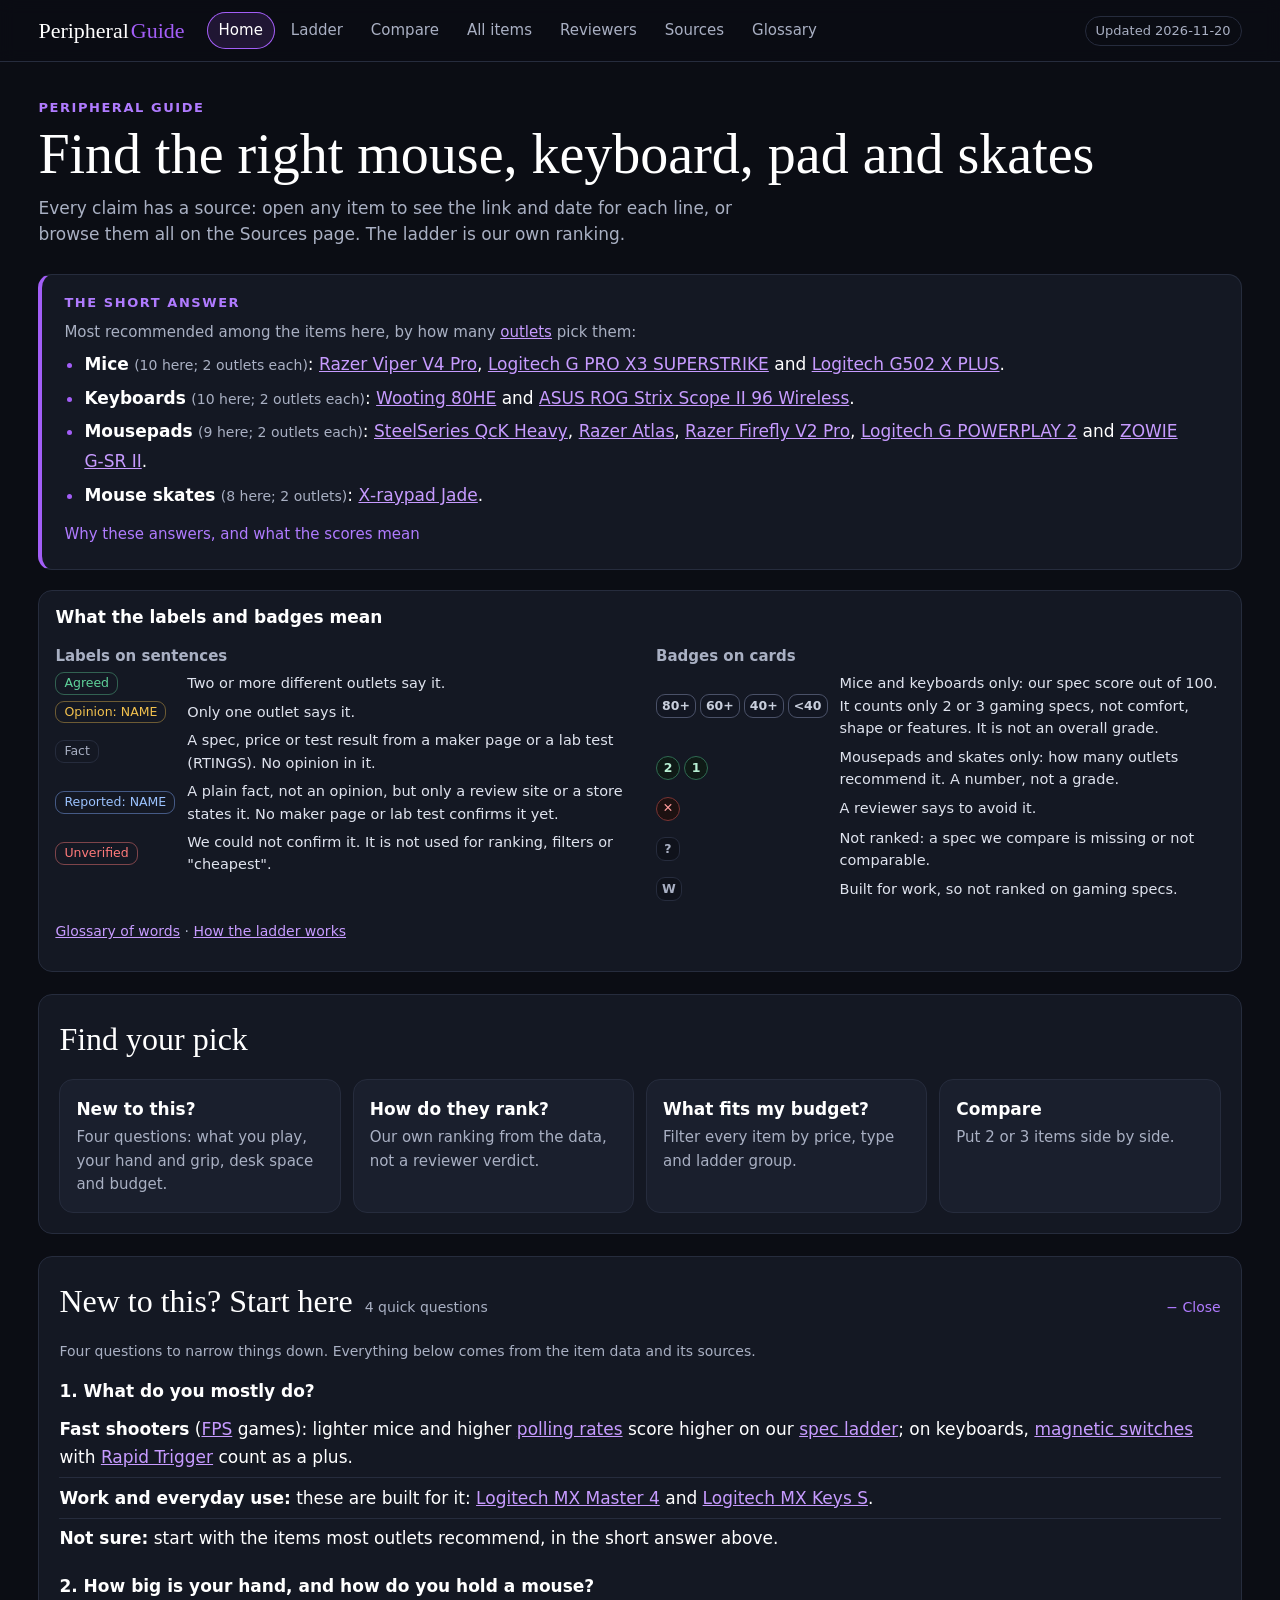
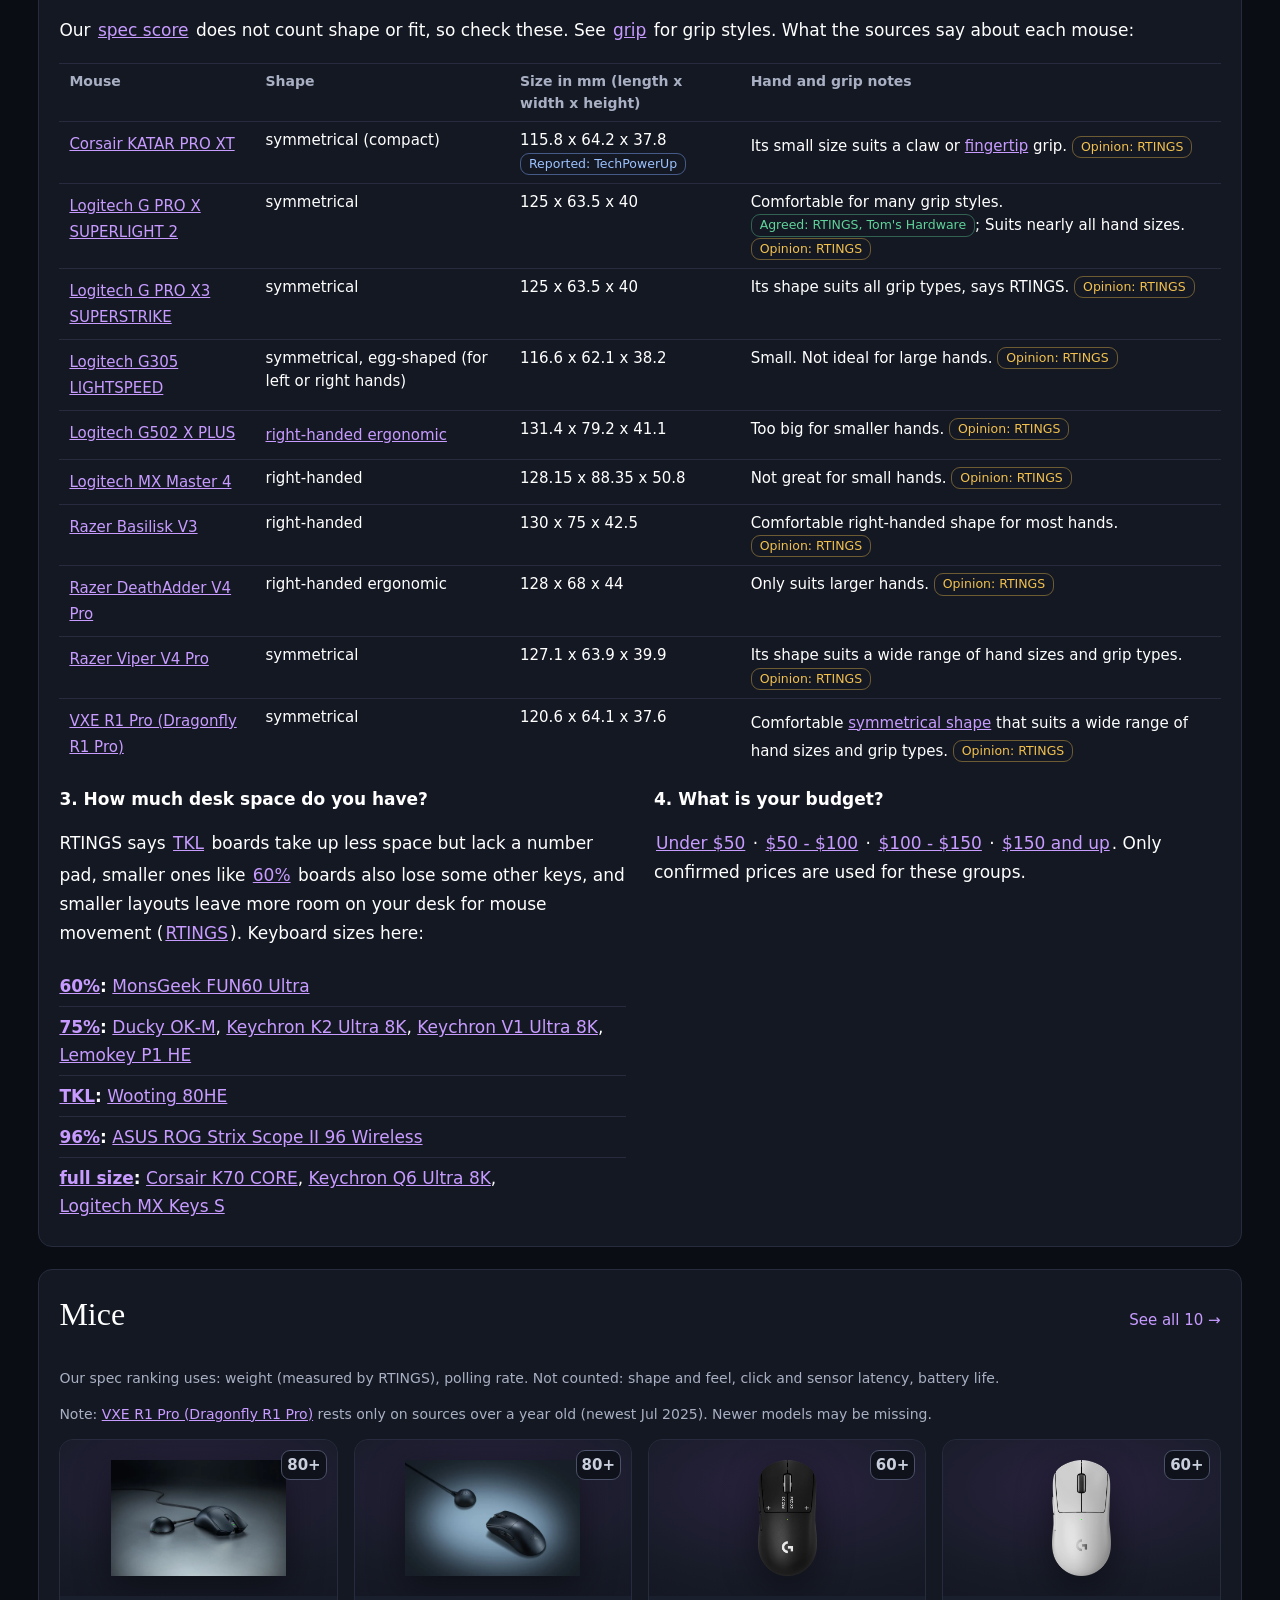
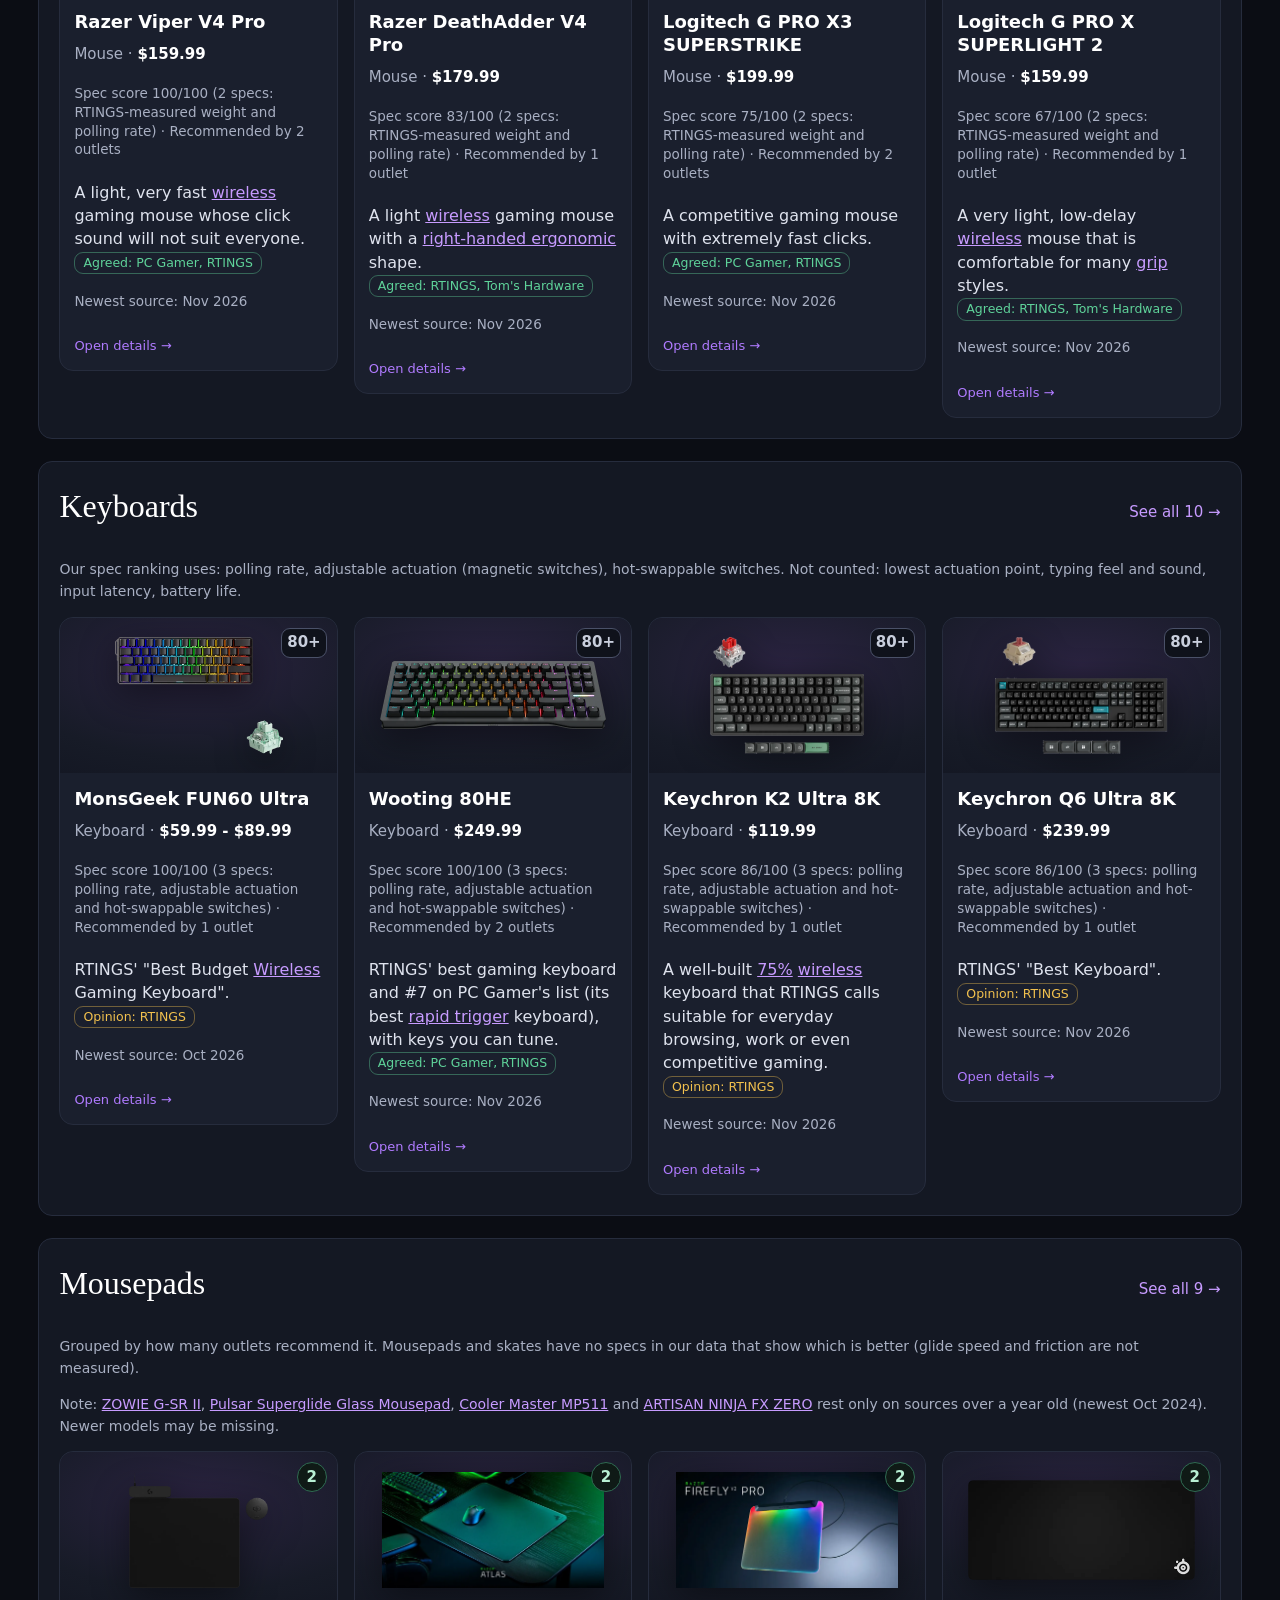
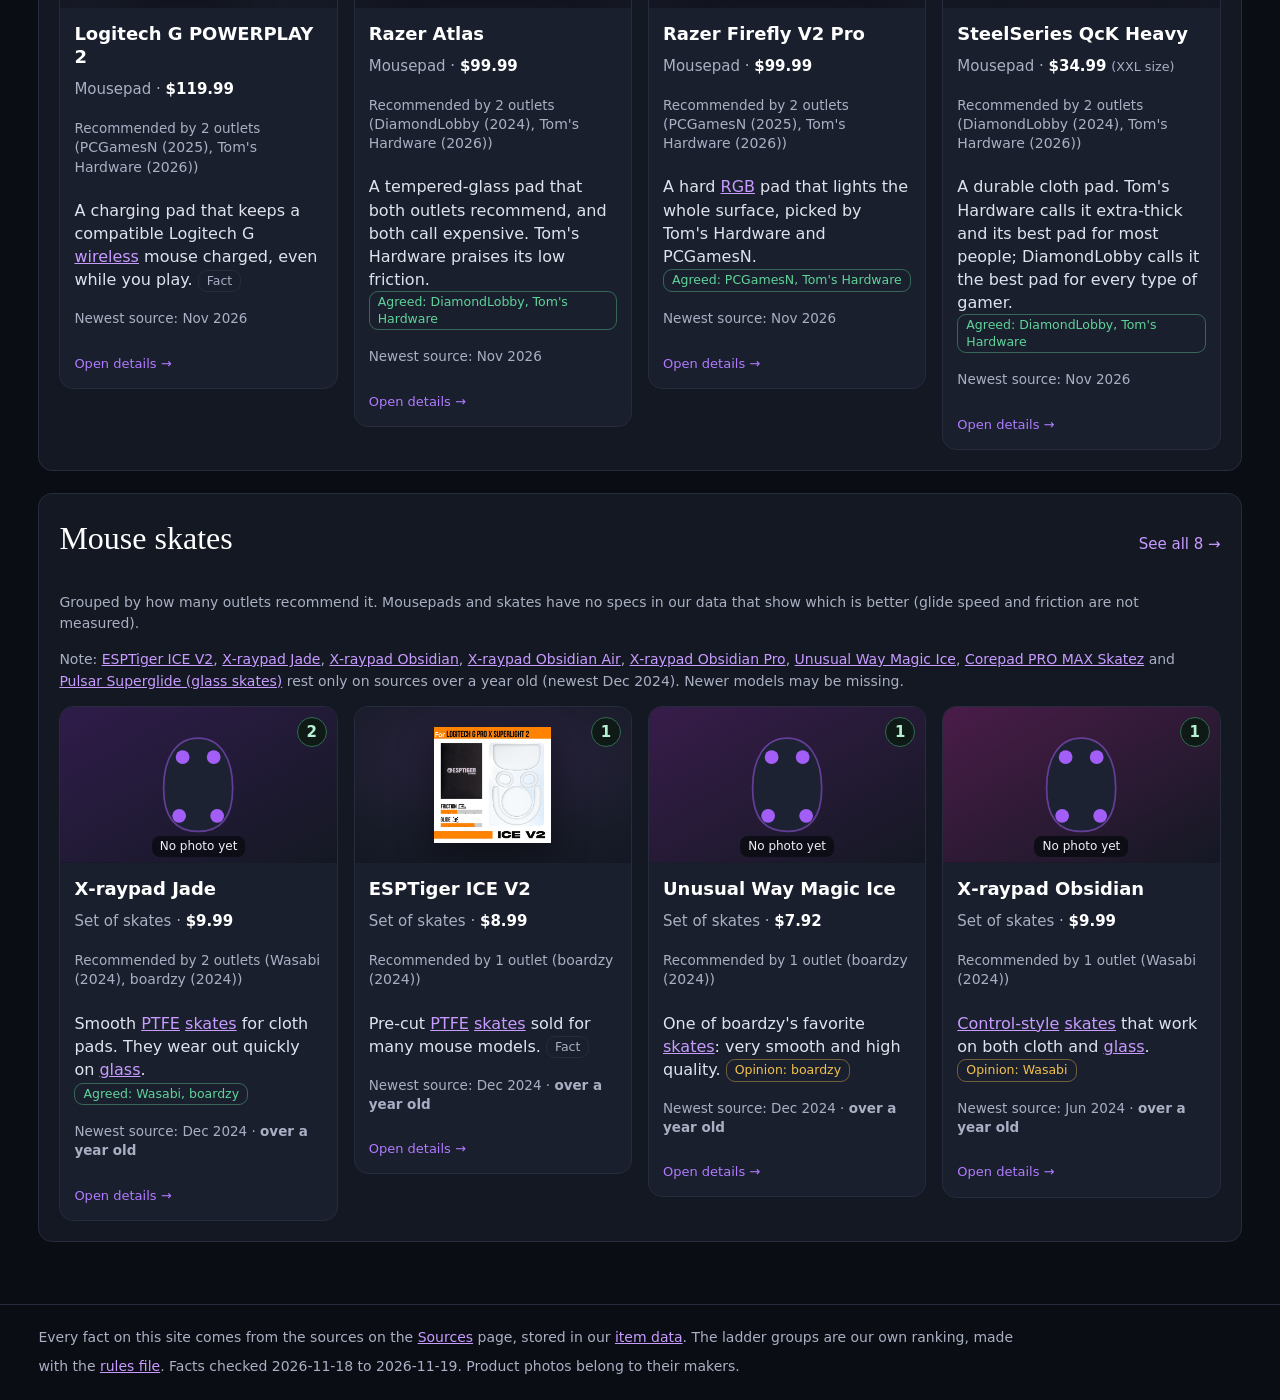
==== index.html @ bcad7856 "Add files via upload" ====
<!doctype html>
<html lang="en"><head><meta charset="utf-8"><meta name="viewport" content="width=device-width,initial-scale=1">
<title>Find the right mouse, keyboard, pad and skates · Peripheral Guide</title><meta name="description" content="Every claim has a source: open any item to see the link and date for each line, or browse them all on the Sources page. The ladder is our own ranking.">
<link rel="stylesheet" href="assets/style.css"></head>
<body data-page="home">
<header class="top"><div class="top-in"><a class="brand" href="index.html">Peripheral<span>Guide</span></a>
<button class="menu-btn" type="button" aria-expanded="false" aria-controls="mainnav">Menu</button><nav id="mainnav" aria-label="Main"><a href="index.html" aria-current="page">Home</a><a href="ladder.html">Ladder</a><a href="compare.html">Compare</a><a href="items.html">All items</a><a href="reviewers.html">Reviewers</a><a href="sources.html">Sources</a><a href="glossary.html">Glossary</a></nav><span class="updated">Updated 2026-11-20</span></div></header>
<main>
<div class="hero"><p class="label">Peripheral guide</p><h1>Find the right mouse, keyboard, pad and skates</h1><p class="help">Every claim has a source: open any item to see the link and date for each line, or browse them all on the Sources page. The ladder is our own ranking.</p></div>
<section class="answer" aria-label="Short answer"><h2>The short answer</h2><p class="lead">Most recommended among the items here, by how many <a class="gl" href="glossary.html#outlet" title="Our word for one review site or reviewer, like RTINGS, PC Gamer or boardzy. When an outlet puts an item on its best-of list or in its top group, we say it &quot;recommends&quot; the item. Each outlet counts once, even if it recommends an item in two lists.">outlets</a> pick them:</p><ul><li><b>Mice</b> <span class="small">(10 here; 2 outlets each)</span>: <a href="#" data-open="razer-viper-v4-pro">Razer Viper V4 Pro</a>, <a href="#" data-open="logitech-g-pro-x3-superstrike">Logitech G PRO X3 SUPERSTRIKE</a> and <a href="#" data-open="logitech-g502-x-plus">Logitech G502 X PLUS</a>.</li><li><b>Keyboards</b> <span class="small">(10 here; 2 outlets each)</span>: <a href="#" data-open="wooting-80he">Wooting 80HE</a> and <a href="#" data-open="asus-rog-strix-scope-ii-96-wireless">ASUS ROG Strix Scope II 96 Wireless</a>.</li><li><b>Mousepads</b> <span class="small">(9 here; 2 outlets each)</span>: <a href="#" data-open="steelseries-qck-heavy">SteelSeries QcK Heavy</a>, <a href="#" data-open="razer-atlas">Razer Atlas</a>, <a href="#" data-open="razer-firefly-v2-pro">Razer Firefly V2 Pro</a>, <a href="#" data-open="logitech-powerplay-2">Logitech G POWERPLAY 2</a> and <a href="#" data-open="zowie-g-sr-ii">ZOWIE G‑SR II</a>.</li><li><b>Mouse skates</b> <span class="small">(8 here; 2 outlets)</span>: <a href="#" data-open="xraypad-jade">X‑raypad Jade</a>.</li></ul><details class="more-d"><summary>Why these answers, and what the scores mean</summary><ul><li>Keyboards: top <a class="gl" href="glossary.html#spec-score" title="Our number from 0 to 100 for mice and keyboards. For each spec we compare, we work out the share of the other ranked items it matches or beats, then average those shares. It only counts the specs listed on the Ladder page.">spec score</a>: <a href="#" data-open="wooting-80he">Wooting 80HE</a> and <a href="#" data-open="monsgeek-fun60-ultra">MonsGeek FUN60 Ultra</a>. The spec score counts only <a class="gl" href="glossary.html#polling-rate" title="How often a mouse or keyboard sends its input to the PC each second. 8000 Hz (8K) means once every 0.125 milliseconds.">polling rate</a>, adjustable <a class="gl" href="glossary.html#actuation-point" title="How far down you must press a key before it registers.">actuation</a> and <a class="gl" href="glossary.html#hot-swappable" title="You can pull out and change the key switches without soldering.">hot-swappable</a> switches.</li><li>Mice: top spec score: <a href="#" data-open="razer-viper-v4-pro">Razer Viper V4 Pro</a>. The spec score counts only RTINGS-measured weight and polling rate.</li><li><a href="#" data-open="logitech-g502-x-plus">Logitech G502 X PLUS</a> is recommended but has a low spec score. That is not a contradiction: a recommendation is a reviewer's overall view, while our spec score only compares a few gaming specs.</li><li>Spec scores are ours and count only 2 or 3 specs. A score of 100 means it matches or beats every other ranked item on those specs, not that it is perfect. Counting higher polling as better is our choice. For mice, Tom's Hardware says 1,000 Hz suits most gamers; for keyboards, Tom's Guide and RTINGS say many people will not need or notice more (see <a href="ladder.html#how">How the ladder works</a>).</li><li>These are 37 items we chose, not every product. <a href="sources.html#chosen">How we chose them</a>.</li></ul></details></section>
<details class="keys"><summary>What the labels and badges mean</summary><div class="keys-in"><div><h3>Labels on sentences</h3><dl><dt><span class="chip agreed">Agreed</span></dt><dd>Two or more different outlets say it.</dd><dt><span class="chip opinion">Opinion: NAME</span></dt><dd>Only one outlet says it.</dd><dt><span class="chip fact">Fact</span></dt><dd>A spec, price or test result from a maker page or a lab test (RTINGS). No opinion in it.</dd><dt><span class="chip reported">Reported: NAME</span></dt><dd>A plain fact, not an opinion, but only a review site or a store states it. No maker page or lab test confirms it yet.</dd><dt><span class="chip unverified">Unverified</span></dt><dd>We could not confirm it. It is not used for ranking, filters or "cheapest".</dd></dl></div><div><h3>Badges on cards</h3><dl><dt><span class="tier t-S" role="img" aria-label="Spec score group 80 to 100">80+</span><span class="tier t-A" role="img" aria-label="Spec score group 60 to 79">60+</span><span class="tier t-B" role="img" aria-label="Spec score group 40 to 59">40+</span><span class="tier t-C" role="img" aria-label="Spec score group under 40">&lt;40</span></dt><dd>Mice and keyboards only: our spec score out of 100. It counts only 2 or 3 gaming specs, not comfort, shape or features. It is not an overall grade.</dd><dt><span class="tier t-SRC" role="img" aria-label="Recommended by 2 outlets">2</span><span class="tier t-SRC" role="img" aria-label="Recommended by 1 outlet">1</span></dt><dd>Mousepads and skates only: how many outlets recommend it. A number, not a grade.</dd><dt><span class="tier t-X" role="img" aria-label="Avoid: a reviewer says to avoid it">✕</span></dt><dd>A reviewer says to avoid it.</dd><dt><span class="tier t-NA" role="img" aria-label="Not ranked">?</span></dt><dd>Not ranked: a spec we compare is missing or not comparable.</dd><dt><span class="tier t-NA" role="img" aria-label="Built for work, not ranked">W</span></dt><dd>Built for work, so not ranked on gaming specs.</dd></dl></div></div><p class="small"><a href="glossary.html">Glossary of words</a> · <a href="ladder.html">How the ladder works</a></p></details>
<section class="block"><h2>Find your pick</h2><div class="quick"><a class="qbtn" href="#start"><b>New to this?</b><span>Four questions: what you play, your hand and grip, desk space and budget.</span></a><a class="qbtn" href="ladder.html"><b>How do they rank?</b><span>Our own ranking from the data, not a reviewer verdict.</span></a><a class="qbtn" href="items.html"><b>What fits my budget?</b><span>Filter every item by price, type and ladder group.</span></a><a class="qbtn" href="compare.html"><b>Compare</b><span>Put 2 or 3 items side by side.</span></a></div></section><section class="block" id="start"><details class="guide-d"><summary><h2>New to this? Start here</h2><span class="small">4 quick questions</span></summary><p class="small">Four questions to narrow things down. Everything below comes from the item data and its sources.</p><div class="guide"><div class="gq"><h3>1. What do you mostly do?</h3><ul class="plain"><li><b>Fast shooters</b> (<a class="gl" href="glossary.html#fps">FPS</a> games): lighter mice and higher <a class="gl" href="glossary.html#polling-rate">polling rates</a> score higher on our <a href="ladder.html">spec ladder</a>; on keyboards, <a class="gl" href="glossary.html#magnetic-switches">magnetic switches</a> with <a class="gl" href="glossary.html#rapid-trigger">Rapid Trigger</a> count as a plus.</li><li><b>Work and everyday use:</b> these are built for it: <a href="#" data-open="logitech-mx-master-4">Logitech MX Master 4</a> and <a href="#" data-open="logitech-mx-keys-s">Logitech MX Keys S</a>.</li><li><b>Not sure:</b> start with the items most outlets recommend, in the short answer above.</li></ul></div><div class="gq"><h3>2. How big is your hand, and how do you hold a mouse?</h3><p>Our <a class="gl" href="glossary.html#spec-score" title="Our number from 0 to 100 for mice and keyboards. For each spec we compare, we work out the share of the other ranked items it matches or beats, then average those shares. It only counts the specs listed on the Ladder page.">spec score</a> does not count shape or fit, so check these. See <a class="gl" href="glossary.html#grip">grip</a> for grip styles. What the sources say about each mouse:</p><div class="tablewrap"><table class="gt"><thead><tr><th>Mouse</th><th>Shape</th><th>Size in mm (length x width x height)</th><th>Hand and grip notes</th></tr></thead><tbody><tr><td><a href="#" data-open="corsair-katar-pro-xt">Corsair KATAR PRO XT</a></td><td>symmetrical (compact)</td><td>115.8 x 64.2 x 37.8 <span class="chip reported" title="Not from a maker page or a lab test">Reported<span class="cn">: TechPowerUp</span></span></td><td>Its small size suits a claw or <a class="gl" href="glossary.html#grip" title="How you hold a mouse. The common grips are palm, claw and fingertip.">fingertip</a> grip. <span class="chip opinion">Opinion<span class="cn">: RTINGS</span></span></td></tr><tr><td><a href="#" data-open="logitech-g-pro-x-superlight-2">Logitech G PRO X SUPERLIGHT 2</a></td><td>symmetrical</td><td>125 x 63.5 x 40</td><td>Comfortable for many grip styles. <span class="chip agreed">Agreed<span class="cn">: RTINGS, Tom&#x27;s Hardware</span></span>; Suits nearly all hand sizes. <span class="chip opinion">Opinion<span class="cn">: RTINGS</span></span></td></tr><tr><td><a href="#" data-open="logitech-g-pro-x3-superstrike">Logitech G PRO X3 SUPERSTRIKE</a></td><td>symmetrical</td><td>125 x 63.5 x 40</td><td>Its shape suits all grip types, says RTINGS. <span class="chip opinion">Opinion<span class="cn">: RTINGS</span></span></td></tr><tr><td><a href="#" data-open="logitech-g305-lightspeed">Logitech G305 LIGHTSPEED</a></td><td>symmetrical, egg-shaped (for left or right hands)</td><td>116.6 x 62.1 x 38.2</td><td>Small. Not ideal for large hands. <span class="chip opinion">Opinion<span class="cn">: RTINGS</span></span></td></tr><tr><td><a href="#" data-open="logitech-g502-x-plus">Logitech G502 X PLUS</a></td><td><a class="gl" href="glossary.html#ergonomic-shape" title="A mouse shaped for one hand (usually the right) so your hand can rest on it.">right-handed ergonomic</a></td><td>131.4 x 79.2 x 41.1</td><td>Too big for smaller hands. <span class="chip opinion">Opinion<span class="cn">: RTINGS</span></span></td></tr><tr><td><a href="#" data-open="logitech-mx-master-4">Logitech MX Master 4</a></td><td>right-handed</td><td>128.15 x 88.35 x 50.8</td><td>Not great for small hands. <span class="chip opinion">Opinion<span class="cn">: RTINGS</span></span></td></tr><tr><td><a href="#" data-open="razer-basilisk-v3">Razer Basilisk V3</a></td><td>right-handed</td><td>130 x 75 x 42.5</td><td>Comfortable right-handed shape for most hands. <span class="chip opinion">Opinion<span class="cn">: RTINGS</span></span></td></tr><tr><td><a href="#" data-open="razer-deathadder-v4-pro">Razer DeathAdder V4 Pro</a></td><td>right-handed ergonomic</td><td>128 x 68 x 44</td><td>Only suits larger hands. <span class="chip opinion">Opinion<span class="cn">: RTINGS</span></span></td></tr><tr><td><a href="#" data-open="razer-viper-v4-pro">Razer Viper V4 Pro</a></td><td>symmetrical</td><td>127.1 x 63.9 x 39.9</td><td>Its shape suits a wide range of hand sizes and grip types. <span class="chip opinion">Opinion<span class="cn">: RTINGS</span></span></td></tr><tr><td><a href="#" data-open="vxe-r1-pro">VXE R1 Pro (Dragonfly R1 Pro)</a></td><td>symmetrical</td><td>120.6 x 64.1 x 37.6</td><td>Comfortable <a class="gl" href="glossary.html#symmetrical-shape" title="The left and right sides of the mouse match, so the shape suits either hand. Side buttons can still be on one side only.">symmetrical shape</a> that suits a wide range of hand sizes and grip types. <span class="chip opinion">Opinion<span class="cn">: RTINGS</span></span></td></tr></tbody></table></div></div><div class="gq"><h3>3. How much desk space do you have?</h3><p>RTINGS says <a class="gl" href="glossary.html#tenkeyless-tkl" title="A keyboard without the number pad on the right.">TKL</a> boards take up less space but lack a number pad, smaller ones like <a class="gl" href="glossary.html#60-layout" title="The smallest common layout: no number pad, function row, navigation keys or arrow keys.">60%</a> boards also lose some other keys, and smaller layouts leave more room on your desk for mouse movement (<a href="https://www.rtings.com/keyboard/reviews/best/keyboard" target="_blank" rel="noopener">RTINGS</a>). Keyboard sizes here:</p><ul class="plain"><li><b><a class="gl" href="glossary.html#60-layout">60%</a>:</b> <a href="#" data-open="monsgeek-fun60-ultra">MonsGeek FUN60 Ultra</a></li><li><b><a class="gl" href="glossary.html#75-layout">75%</a>:</b> <a href="#" data-open="ducky-ok-m">Ducky OK‑M</a>, <a href="#" data-open="keychron-k2-ultra-8k">Keychron K2 Ultra 8K</a>, <a href="#" data-open="keychron-v1-ultra-8k">Keychron V1 Ultra 8K</a>, <a href="#" data-open="lemokey-p1-he">Lemokey P1 HE</a></li><li><b><a class="gl" href="glossary.html#tenkeyless-tkl">TKL</a>:</b> <a href="#" data-open="wooting-80he">Wooting 80HE</a></li><li><b><a class="gl" href="glossary.html#96-layout">96%</a>:</b> <a href="#" data-open="asus-rog-strix-scope-ii-96-wireless">ASUS ROG Strix Scope II 96 Wireless</a></li><li><b><a class="gl" href="glossary.html#full-size">full size</a>:</b> <a href="#" data-open="corsair-k70-core">Corsair K70 CORE</a>, <a href="#" data-open="keychron-q6-ultra-8k">Keychron Q6 Ultra 8K</a>, <a href="#" data-open="logitech-mx-keys-s">Logitech MX Keys S</a></li></ul></div><div class="gq"><h3>4. What is your budget?</h3><p><a href="items.html?band=Under%20%2450">Under $50</a> · <a href="items.html?band=%2450%20-%20%24100">$50 - $100</a> · <a href="items.html?band=%24100%20-%20%24150">$100 - $150</a> · <a href="items.html?band=%24150%20and%20up">$150 and up</a>. Only confirmed prices are used for these groups.</p></div></div></details></section><section class="block"><div class="block-head"><h2>Mice</h2><a class="more" href="items.html?cat=mouse">See all 10 →</a></div><p class="small">Our spec ranking uses: weight (measured by RTINGS), polling rate. Not counted: shape and feel, click and sensor latency, battery life.</p><p class="small warn">Note: <a href="#" data-open="vxe-r1-pro">VXE R1 Pro (Dragonfly R1 Pro)</a> rests only on sources over a year old (newest Jul 2025). Newer models may be missing.</p><div class="grid home-grid"><article class="card" data-id="razer-viper-v4-pro" data-cat="mouse" data-tier="S" data-price="159.99" data-band="$150 and up" data-name="Razer Viper V4 Pro" data-search="razer viper v4 pro razer mouse a light, very fast wireless gaming mouse whose click sound will not suit everyone." ><div class="pic-wrap"><div class="pic-box photo fit-contain"><img class="pic" src="img/razer-viper-v4-pro.webp" alt="Razer Viper V4 Pro" loading="lazy" decoding="async"></div><span class="tier t-S" title="Spec score 80 to 100" role="img" aria-label="Spec score group 80 to 100">80+</span></div><div class="card-body"><h3><a href="#" class="card-link" data-open="razer-viper-v4-pro">Razer Viper V4 Pro</a></h3><p class="meta">Mouse · <b>$159.99</b></p><p class="tierline">Spec score 100/100 (2 specs<span class="long">: RTINGS-measured weight and polling rate</span>) · Recommended by 2 outlets</p><p class="verdict">A light, very fast <a class="gl" href="glossary.html#wired-and-wireless" title="Wired: it plugs into your PC with a cable. Wireless: it connects through a small USB receiver or Bluetooth.">wireless</a> gaming mouse whose click sound will not suit everyone. <span class="chip agreed">Agreed<span class="cn">: PC Gamer, RTINGS</span></span></p><p class="dated" title="Newest date on its sources: a review, video or best-of list update">Newest source: Nov 2026</p><p class="open">Open details →</p></div></article><article class="card" data-id="razer-deathadder-v4-pro" data-cat="mouse" data-tier="S" data-price="179.99" data-band="$150 and up" data-name="Razer DeathAdder V4 Pro" data-search="razer deathadder v4 pro razer mouse a light wireless gaming mouse with a right-handed ergonomic shape." ><div class="pic-wrap"><div class="pic-box photo fit-contain"><img class="pic" src="img/razer-deathadder-v4-pro.webp" alt="Razer DeathAdder V4 Pro" loading="lazy" decoding="async"></div><span class="tier t-S" title="Spec score 80 to 100" role="img" aria-label="Spec score group 80 to 100">80+</span></div><div class="card-body"><h3><a href="#" class="card-link" data-open="razer-deathadder-v4-pro">Razer DeathAdder V4 Pro</a></h3><p class="meta">Mouse · <b>$179.99</b></p><p class="tierline">Spec score 83/100 (2 specs<span class="long">: RTINGS-measured weight and polling rate</span>) · Recommended by 1 outlet</p><p class="verdict">A light <a class="gl" href="glossary.html#wired-and-wireless" title="Wired: it plugs into your PC with a cable. Wireless: it connects through a small USB receiver or Bluetooth.">wireless</a> gaming mouse with a <a class="gl" href="glossary.html#ergonomic-shape" title="A mouse shaped for one hand (usually the right) so your hand can rest on it.">right-handed ergonomic</a> shape. <span class="chip agreed">Agreed<span class="cn">: RTINGS, Tom&#x27;s Hardware</span></span></p><p class="dated" title="Newest date on its sources: a review, video or best-of list update">Newest source: Nov 2026</p><p class="open">Open details →</p></div></article><article class="card" data-id="logitech-g-pro-x3-superstrike" data-cat="mouse" data-tier="A" data-price="199.99" data-band="$150 and up" data-name="Logitech G PRO X3 SUPERSTRIKE" data-search="logitech g pro x3 superstrike logitech mouse a competitive gaming mouse with extremely fast clicks." ><div class="pic-wrap"><div class="pic-box photo fit-contain"><img class="pic" src="img/logitech-g-pro-x3-superstrike.webp" alt="Logitech G PRO X3 SUPERSTRIKE" loading="lazy" decoding="async"></div><span class="tier t-A" title="Spec score 60 to 79" role="img" aria-label="Spec score group 60 to 79">60+</span></div><div class="card-body"><h3><a href="#" class="card-link" data-open="logitech-g-pro-x3-superstrike">Logitech G PRO X3 SUPERSTRIKE</a></h3><p class="meta">Mouse · <b>$199.99</b></p><p class="tierline">Spec score 75/100 (2 specs<span class="long">: RTINGS-measured weight and polling rate</span>) · Recommended by 2 outlets</p><p class="verdict">A competitive gaming mouse with extremely fast clicks. <span class="chip agreed">Agreed<span class="cn">: PC Gamer, RTINGS</span></span></p><p class="dated" title="Newest date on its sources: a review, video or best-of list update">Newest source: Nov 2026</p><p class="open">Open details →</p></div></article><article class="card" data-id="logitech-g-pro-x-superlight-2" data-cat="mouse" data-tier="A" data-price="159.99" data-band="$150 and up" data-name="Logitech G PRO X SUPERLIGHT 2" data-search="logitech g pro x superlight 2 logitech mouse a very light, low-delay wireless mouse that is comfortable for many grip styles." ><div class="pic-wrap"><div class="pic-box photo fit-contain"><img class="pic" src="img/logitech-g-pro-x-superlight-2.webp" alt="Logitech G PRO X SUPERLIGHT 2" loading="lazy" decoding="async"></div><span class="tier t-A" title="Spec score 60 to 79" role="img" aria-label="Spec score group 60 to 79">60+</span></div><div class="card-body"><h3><a href="#" class="card-link" data-open="logitech-g-pro-x-superlight-2">Logitech G PRO X SUPERLIGHT 2</a></h3><p class="meta">Mouse · <b>$159.99</b></p><p class="tierline">Spec score 67/100 (2 specs<span class="long">: RTINGS-measured weight and polling rate</span>) · Recommended by 1 outlet</p><p class="verdict">A very light, low-delay <a class="gl" href="glossary.html#wired-and-wireless" title="Wired: it plugs into your PC with a cable. Wireless: it connects through a small USB receiver or Bluetooth.">wireless</a> mouse that is comfortable for many <a class="gl" href="glossary.html#grip" title="How you hold a mouse. The common grips are palm, claw and fingertip.">grip</a> styles. <span class="chip agreed">Agreed<span class="cn">: RTINGS, Tom&#x27;s Hardware</span></span></p><p class="dated" title="Newest date on its sources: a review, video or best-of list update">Newest source: Nov 2026</p><p class="open">Open details →</p></div></article></div></section><section class="block"><div class="block-head"><h2>Keyboards</h2><a class="more" href="items.html?cat=keyboard">See all 10 →</a></div><p class="small">Our spec ranking uses: polling rate, adjustable actuation (magnetic switches), hot-swappable switches. Not counted: lowest actuation point, typing feel and sound, input latency, battery life.</p><div class="grid home-grid"><article class="card" data-id="monsgeek-fun60-ultra" data-cat="keyboard" data-tier="S" data-price="59.99" data-band="$50 - $100" data-name="MonsGeek FUN60 Ultra" data-search="monsgeek fun60 ultra monsgeek keyboard rtings&#x27; &quot;best budget wireless gaming keyboard&quot;." ><div class="pic-wrap"><div class="pic-box photo fit-contain"><img class="pic" src="img/monsgeek-fun60-ultra.webp" alt="MonsGeek FUN60 Ultra" loading="lazy" decoding="async"></div><span class="tier t-S" title="Spec score 80 to 100" role="img" aria-label="Spec score group 80 to 100">80+</span></div><div class="card-body"><h3><a href="#" class="card-link" data-open="monsgeek-fun60-ultra">MonsGeek FUN60 Ultra</a></h3><p class="meta">Keyboard · <b>$59.99 - $89.99</b></p><p class="tierline">Spec score 100/100 (3 specs<span class="long">: polling rate, adjustable actuation and hot-swappable switches</span>) · Recommended by 1 outlet</p><p class="verdict">RTINGS&#x27; &quot;Best Budget <a class="gl" href="glossary.html#wired-and-wireless" title="Wired: it plugs into your PC with a cable. Wireless: it connects through a small USB receiver or Bluetooth.">Wireless</a> Gaming Keyboard&quot;. <span class="chip opinion">Opinion<span class="cn">: RTINGS</span></span></p><p class="dated" title="Newest date on its sources: a review, video or best-of list update">Newest source: Oct 2026</p><p class="open">Open details →</p></div></article><article class="card" data-id="wooting-80he" data-cat="keyboard" data-tier="S" data-price="249.99" data-band="$150 and up" data-name="Wooting 80HE" data-search="wooting 80he wooting keyboard rtings&#x27; best gaming keyboard and #7 on pc gamer&#x27;s list (its best rapid trigger keyboard), with keys you can tune." ><div class="pic-wrap"><div class="pic-box photo fit-contain"><img class="pic" src="img/wooting-80he.webp" alt="Wooting 80HE" loading="lazy" decoding="async"></div><span class="tier t-S" title="Spec score 80 to 100" role="img" aria-label="Spec score group 80 to 100">80+</span></div><div class="card-body"><h3><a href="#" class="card-link" data-open="wooting-80he">Wooting 80HE</a></h3><p class="meta">Keyboard · <b>$249.99</b></p><p class="tierline">Spec score 100/100 (3 specs<span class="long">: polling rate, adjustable actuation and hot-swappable switches</span>) · Recommended by 2 outlets</p><p class="verdict">RTINGS&#x27; best gaming keyboard and #7 on PC Gamer&#x27;s list (its best <a class="gl" href="glossary.html#rapid-trigger" title="A feature where a key (or mouse click) resets as soon as you lift it a little, instead of at a fixed reset point.">rapid trigger</a> keyboard), with keys you can tune. <span class="chip agreed">Agreed<span class="cn">: PC Gamer, RTINGS</span></span></p><p class="dated" title="Newest date on its sources: a review, video or best-of list update">Newest source: Nov 2026</p><p class="open">Open details →</p></div></article><article class="card" data-id="keychron-k2-ultra-8k" data-cat="keyboard" data-tier="S" data-price="119.99" data-band="$100 - $150" data-name="Keychron K2 Ultra 8K" data-search="keychron k2 ultra 8k keychron keyboard a well-built 75% wireless keyboard that rtings calls suitable for everyday browsing, work or even competitive gaming." ><div class="pic-wrap"><div class="pic-box photo fit-contain"><img class="pic" src="img/keychron-k2-ultra-8k.webp" alt="Keychron K2 Ultra 8K" loading="lazy" decoding="async"></div><span class="tier t-S" title="Spec score 80 to 100" role="img" aria-label="Spec score group 80 to 100">80+</span></div><div class="card-body"><h3><a href="#" class="card-link" data-open="keychron-k2-ultra-8k">Keychron K2 Ultra 8K</a></h3><p class="meta">Keyboard · <b>$119.99</b></p><p class="tierline">Spec score 86/100 (3 specs<span class="long">: polling rate, adjustable actuation and hot-swappable switches</span>) · Recommended by 1 outlet</p><p class="verdict">A well-built <a class="gl" href="glossary.html#75-layout" title="A compact keyboard with no number pad and fewer navigation keys, but it keeps the arrow keys and function row.">75%</a> <a class="gl" href="glossary.html#wired-and-wireless" title="Wired: it plugs into your PC with a cable. Wireless: it connects through a small USB receiver or Bluetooth.">wireless</a> keyboard that RTINGS calls suitable for everyday browsing, work or even competitive gaming. <span class="chip opinion">Opinion<span class="cn">: RTINGS</span></span></p><p class="dated" title="Newest date on its sources: a review, video or best-of list update">Newest source: Nov 2026</p><p class="open">Open details →</p></div></article><article class="card" data-id="keychron-q6-ultra-8k" data-cat="keyboard" data-tier="S" data-price="239.99" data-band="$150 and up" data-name="Keychron Q6 Ultra 8K" data-search="keychron q6 ultra 8k keychron keyboard rtings&#x27; &quot;best keyboard&quot;." ><div class="pic-wrap"><div class="pic-box photo fit-contain"><img class="pic" src="img/keychron-q6-ultra-8k.webp" alt="Keychron Q6 Ultra 8K" loading="lazy" decoding="async"></div><span class="tier t-S" title="Spec score 80 to 100" role="img" aria-label="Spec score group 80 to 100">80+</span></div><div class="card-body"><h3><a href="#" class="card-link" data-open="keychron-q6-ultra-8k">Keychron Q6 Ultra 8K</a></h3><p class="meta">Keyboard · <b>$239.99</b></p><p class="tierline">Spec score 86/100 (3 specs<span class="long">: polling rate, adjustable actuation and hot-swappable switches</span>) · Recommended by 1 outlet</p><p class="verdict">RTINGS&#x27; &quot;Best Keyboard&quot;. <span class="chip opinion">Opinion<span class="cn">: RTINGS</span></span></p><p class="dated" title="Newest date on its sources: a review, video or best-of list update">Newest source: Nov 2026</p><p class="open">Open details →</p></div></article></div></section><section class="block"><div class="block-head"><h2>Mousepads</h2><a class="more" href="items.html?cat=mousepad">See all 9 →</a></div><p class="small">Grouped by how many outlets recommend it. Mousepads and skates have no specs in our data that show which is better (glide speed and friction are not measured).</p><p class="small warn">Note: <a href="#" data-open="zowie-g-sr-ii">ZOWIE G‑SR II</a>, <a href="#" data-open="pulsar-superglide-glass-pad">Pulsar Superglide Glass Mousepad</a>, <a href="#" data-open="cooler-master-mp511">Cooler Master MP511</a> and <a href="#" data-open="artisan-ninja-fx-zero">ARTISAN NINJA FX ZERO</a> rest only on sources over a year old (newest Oct 2024). Newer models may be missing.</p><div class="grid home-grid"><article class="card" data-id="logitech-powerplay-2" data-cat="mousepad" data-tier="2" data-price="119.99" data-band="$100 - $150" data-name="Logitech G POWERPLAY 2" data-search="logitech g powerplay 2 logitech mousepad a charging pad that keeps a compatible logitech g wireless mouse charged, even while you play." ><div class="pic-wrap"><div class="pic-box photo fit-contain"><img class="pic" src="img/logitech-powerplay-2.webp" alt="Logitech G POWERPLAY 2" loading="lazy" decoding="async"></div><span class="tier t-SRC" title="Recommended by 2 outlets" role="img" aria-label="Recommended by 2 outlets">2</span></div><div class="card-body"><h3><a href="#" class="card-link" data-open="logitech-powerplay-2">Logitech G POWERPLAY 2</a></h3><p class="meta">Mousepad · <b>$119.99</b></p><p class="tierline">Recommended by 2 outlets <span class="small">(PCGamesN (2025), Tom&#x27;s Hardware (2026))</span></p><p class="verdict">A charging pad that keeps a compatible Logitech G <a class="gl" href="glossary.html#wired-and-wireless" title="Wired: it plugs into your PC with a cable. Wireless: it connects through a small USB receiver or Bluetooth.">wireless</a> mouse charged, even while you play. <span class="chip fact">Fact</span></p><p class="dated" title="Newest date on its sources: a review, video or best-of list update">Newest source: Nov 2026</p><p class="open">Open details →</p></div></article><article class="card" data-id="razer-atlas" data-cat="mousepad" data-tier="2" data-price="99.99" data-band="$50 - $100" data-name="Razer Atlas" data-search="razer atlas razer mousepad a tempered-glass pad that both outlets recommend, and both call expensive. tom&#x27;s hardware praises its low friction." ><div class="pic-wrap"><div class="pic-box photo fit-contain"><img class="pic" src="img/razer-atlas.webp" alt="Razer Atlas" loading="lazy" decoding="async"></div><span class="tier t-SRC" title="Recommended by 2 outlets" role="img" aria-label="Recommended by 2 outlets">2</span></div><div class="card-body"><h3><a href="#" class="card-link" data-open="razer-atlas">Razer Atlas</a></h3><p class="meta">Mousepad · <b>$99.99</b></p><p class="tierline">Recommended by 2 outlets <span class="small">(DiamondLobby (2024), Tom&#x27;s Hardware (2026))</span></p><p class="verdict">A tempered-glass pad that both outlets recommend, and both call expensive. Tom&#x27;s Hardware praises its low friction. <span class="chip agreed">Agreed<span class="cn">: DiamondLobby, Tom&#x27;s Hardware</span></span></p><p class="dated" title="Newest date on its sources: a review, video or best-of list update">Newest source: Nov 2026</p><p class="open">Open details →</p></div></article><article class="card" data-id="razer-firefly-v2-pro" data-cat="mousepad" data-tier="2" data-price="99.99" data-band="$50 - $100" data-name="Razer Firefly V2 Pro" data-search="razer firefly v2 pro razer mousepad a hard rgb pad that lights the whole surface, picked by tom&#x27;s hardware and pcgamesn." ><div class="pic-wrap"><div class="pic-box photo fit-contain"><img class="pic" src="img/razer-firefly-v2-pro.webp" alt="Razer Firefly V2 Pro" loading="lazy" decoding="async"></div><span class="tier t-SRC" title="Recommended by 2 outlets" role="img" aria-label="Recommended by 2 outlets">2</span></div><div class="card-body"><h3><a href="#" class="card-link" data-open="razer-firefly-v2-pro">Razer Firefly V2 Pro</a></h3><p class="meta">Mousepad · <b>$99.99</b></p><p class="tierline">Recommended by 2 outlets <span class="small">(PCGamesN (2025), Tom&#x27;s Hardware (2026))</span></p><p class="verdict">A hard <a class="gl" href="glossary.html#rgb" title="Colour lighting on a mouse, keyboard or pad that you can change.">RGB</a> pad that lights the whole surface, picked by Tom&#x27;s Hardware and PCGamesN. <span class="chip agreed">Agreed<span class="cn">: PCGamesN, Tom&#x27;s Hardware</span></span></p><p class="dated" title="Newest date on its sources: a review, video or best-of list update">Newest source: Nov 2026</p><p class="open">Open details →</p></div></article><article class="card" data-id="steelseries-qck-heavy" data-cat="mousepad" data-tier="2" data-price="34.99" data-band="Under $50" data-name="SteelSeries QcK Heavy" data-search="steelseries qck heavy steelseries mousepad a durable cloth pad. tom&#x27;s hardware calls it extra-thick and its best pad for most people; diamondlobby calls it the best pad for every type of gamer." ><div class="pic-wrap"><div class="pic-box photo fit-contain"><img class="pic" src="img/steelseries-qck-heavy.webp" alt="SteelSeries QcK Heavy" loading="lazy" decoding="async"></div><span class="tier t-SRC" title="Recommended by 2 outlets" role="img" aria-label="Recommended by 2 outlets">2</span></div><div class="card-body"><h3><a href="#" class="card-link" data-open="steelseries-qck-heavy">SteelSeries QcK Heavy</a></h3><p class="meta">Mousepad · <b>$34.99</b> <span class="psize">(XXL size)</span></p><p class="tierline">Recommended by 2 outlets <span class="small">(DiamondLobby (2024), Tom&#x27;s Hardware (2026))</span></p><p class="verdict">A durable cloth pad. Tom&#x27;s Hardware calls it extra-thick and its best pad for most people; DiamondLobby calls it the best pad for every type of gamer. <span class="chip agreed">Agreed<span class="cn">: DiamondLobby, Tom&#x27;s Hardware</span></span></p><p class="dated" title="Newest date on its sources: a review, video or best-of list update">Newest source: Nov 2026</p><p class="open">Open details →</p></div></article></div></section><section class="block"><div class="block-head"><h2>Mouse skates</h2><a class="more" href="items.html?cat=skates">See all 8 →</a></div><p class="small">Grouped by how many outlets recommend it. Mousepads and skates have no specs in our data that show which is better (glide speed and friction are not measured).</p><p class="small warn">Note: <a href="#" data-open="esptiger-ice-v2">ESPTiger ICE V2</a>, <a href="#" data-open="xraypad-jade">X‑raypad Jade</a>, <a href="#" data-open="xraypad-obsidian">X‑raypad Obsidian</a>, <a href="#" data-open="xraypad-obsidian-air">X‑raypad Obsidian Air</a>, <a href="#" data-open="xraypad-obsidian-pro">X‑raypad Obsidian Pro</a>, <a href="#" data-open="unusual-way-magic-ice">Unusual Way Magic Ice</a>, <a href="#" data-open="corepad-skatez-pro-max">Corepad PRO MAX Skatez</a> and <a href="#" data-open="pulsar-superglide-skates">Pulsar Superglide (glass skates)</a> rest only on sources over a year old (newest Dec 2024). Newer models may be missing.</p><div class="grid home-grid"><article class="card" data-id="xraypad-jade" data-cat="skates" data-tier="2" data-price="9.99" data-band="Under $50" data-name="X-raypad Jade" data-search="x-raypad jade x-raypad skates smooth ptfe skates for cloth pads. they wear out quickly on glass." ><div class="pic-wrap"><div class="pic-box draw"><svg class="pic" viewBox="0 0 320 180" preserveAspectRatio="xMidYMid slice" role="img" aria-label="Drawing of a set of skates. No product photo yet."><defs><linearGradient id="g-xraypad-jade-card" x1="0" y1="0" x2="1" y2="1"><stop offset="0" stop-color="hsl(265,45%,20%)"/><stop offset="1" stop-color="#141823"/></linearGradient></defs><rect width="320" height="180" fill="url(#g-xraypad-jade-card)"/><path d="M160 36c-26 0-40 24-40 58s14 50 40 50 40-16 40-50-14-58-40-58z" fill="#1d2232" stroke="#a35ef7" stroke-opacity=".5" stroke-width="2"/><circle cx="142" cy="58" r="8" fill="#a35ef7"/><circle cx="178" cy="58" r="8" fill="#a35ef7"/><circle cx="138" cy="126" r="8" fill="#a35ef7"/><circle cx="182" cy="126" r="8" fill="#a35ef7"/></svg><span class="nophoto">No photo yet</span></div><span class="tier t-SRC" title="Recommended by 2 outlets" role="img" aria-label="Recommended by 2 outlets">2</span></div><div class="card-body"><h3><a href="#" class="card-link" data-open="xraypad-jade">X‑raypad Jade</a></h3><p class="meta">Set of skates · <b>$9.99</b></p><p class="tierline">Recommended by 2 outlets <span class="small">(Wasabi (2024), boardzy (2024))</span></p><p class="verdict">Smooth <a class="gl" href="glossary.html#ptfe" title="The slick plastic most mouse feet are made of. Pure PTFE has no other materials mixed in.">PTFE</a> <a class="gl" href="glossary.html#mouse-skates" title="Replacement feet for the bottom of your mouse. Full skates match the shape of the stock feet; dots are small round pieces you place yourself.">skates</a> for cloth pads. They wear out quickly on <a class="gl" href="glossary.html#glass-pad" title="A hard mouse pad with a glass surface instead of cloth.">glass</a>. <span class="chip agreed">Agreed<span class="cn">: Wasabi, boardzy</span></span></p><p class="dated old" title="Newest date on its sources: a review, video or best-of list update">Newest source: Dec 2024 · <b>over a year old</b></p><p class="open">Open details →</p></div></article><article class="card" data-id="esptiger-ice-v2" data-cat="skates" data-tier="1" data-price="8.99" data-band="Under $50" data-name="ESPTiger ICE V2" data-search="esptiger ice v2 esptiger skates pre-cut ptfe skates sold for many mouse models." ><div class="pic-wrap"><div class="pic-box photo fit-contain"><img class="pic" src="img/esptiger-ice-v2.webp" alt="ESPTiger ICE V2" loading="lazy" decoding="async"></div><span class="tier t-SRC" title="Recommended by 1 outlet" role="img" aria-label="Recommended by 1 outlet">1</span></div><div class="card-body"><h3><a href="#" class="card-link" data-open="esptiger-ice-v2">ESPTiger ICE V2</a></h3><p class="meta">Set of skates · <b>$8.99</b></p><p class="tierline">Recommended by 1 outlet <span class="small">(boardzy (2024))</span></p><p class="verdict">Pre-cut <a class="gl" href="glossary.html#ptfe" title="The slick plastic most mouse feet are made of. Pure PTFE has no other materials mixed in.">PTFE</a> <a class="gl" href="glossary.html#mouse-skates" title="Replacement feet for the bottom of your mouse. Full skates match the shape of the stock feet; dots are small round pieces you place yourself.">skates</a> sold for many mouse models. <span class="chip fact">Fact</span></p><p class="dated old" title="Newest date on its sources: a review, video or best-of list update">Newest source: Dec 2024 · <b>over a year old</b></p><p class="open">Open details →</p></div></article><article class="card" data-id="unusual-way-magic-ice" data-cat="skates" data-tier="1" data-price="7.92" data-band="Under $50" data-name="Unusual Way Magic Ice" data-search="unusual way magic ice unusual way esports skates one of boardzy&#x27;s favorite skates: very smooth and high quality." ><div class="pic-wrap"><div class="pic-box draw"><svg class="pic" viewBox="0 0 320 180" preserveAspectRatio="xMidYMid slice" role="img" aria-label="Drawing of a set of skates. No product photo yet."><defs><linearGradient id="g-unusual-way-magic-ice-card" x1="0" y1="0" x2="1" y2="1"><stop offset="0" stop-color="hsl(276,45%,20%)"/><stop offset="1" stop-color="#141823"/></linearGradient></defs><rect width="320" height="180" fill="url(#g-unusual-way-magic-ice-card)"/><path d="M160 36c-26 0-40 24-40 58s14 50 40 50 40-16 40-50-14-58-40-58z" fill="#1d2232" stroke="#a35ef7" stroke-opacity=".5" stroke-width="2"/><circle cx="142" cy="58" r="8" fill="#a35ef7"/><circle cx="178" cy="58" r="8" fill="#a35ef7"/><circle cx="138" cy="126" r="8" fill="#a35ef7"/><circle cx="182" cy="126" r="8" fill="#a35ef7"/></svg><span class="nophoto">No photo yet</span></div><span class="tier t-SRC" title="Recommended by 1 outlet" role="img" aria-label="Recommended by 1 outlet">1</span></div><div class="card-body"><h3><a href="#" class="card-link" data-open="unusual-way-magic-ice">Unusual Way Magic Ice</a></h3><p class="meta">Set of skates · <b>$7.92</b></p><p class="tierline">Recommended by 1 outlet <span class="small">(boardzy (2024))</span></p><p class="verdict">One of boardzy&#x27;s favorite <a class="gl" href="glossary.html#mouse-skates" title="Replacement feet for the bottom of your mouse. Full skates match the shape of the stock feet; dots are small round pieces you place yourself.">skates</a>: very smooth and high quality. <span class="chip opinion">Opinion<span class="cn">: boardzy</span></span></p><p class="dated old" title="Newest date on its sources: a review, video or best-of list update">Newest source: Dec 2024 · <b>over a year old</b></p><p class="open">Open details →</p></div></article><article class="card" data-id="xraypad-obsidian" data-cat="skates" data-tier="1" data-price="9.99" data-band="Under $50" data-name="X-raypad Obsidian" data-search="x-raypad obsidian x-raypad skates control-style skates that work on both cloth and glass." ><div class="pic-wrap"><div class="pic-box draw"><svg class="pic" viewBox="0 0 320 180" preserveAspectRatio="xMidYMid slice" role="img" aria-label="Drawing of a set of skates. No product photo yet."><defs><linearGradient id="g-xraypad-obsidian-card" x1="0" y1="0" x2="1" y2="1"><stop offset="0" stop-color="hsl(302,45%,20%)"/><stop offset="1" stop-color="#141823"/></linearGradient></defs><rect width="320" height="180" fill="url(#g-xraypad-obsidian-card)"/><path d="M160 36c-26 0-40 24-40 58s14 50 40 50 40-16 40-50-14-58-40-58z" fill="#1d2232" stroke="#a35ef7" stroke-opacity=".5" stroke-width="2"/><circle cx="142" cy="58" r="8" fill="#a35ef7"/><circle cx="178" cy="58" r="8" fill="#a35ef7"/><circle cx="138" cy="126" r="8" fill="#a35ef7"/><circle cx="182" cy="126" r="8" fill="#a35ef7"/></svg><span class="nophoto">No photo yet</span></div><span class="tier t-SRC" title="Recommended by 1 outlet" role="img" aria-label="Recommended by 1 outlet">1</span></div><div class="card-body"><h3><a href="#" class="card-link" data-open="xraypad-obsidian">X‑raypad Obsidian</a></h3><p class="meta">Set of skates · <b>$9.99</b></p><p class="tierline">Recommended by 1 outlet <span class="small">(Wasabi (2024))</span></p><p class="verdict"><a class="gl" href="glossary.html#control-pad" title="A mouse pad made to help you stop the mouse exactly where you want.">Control-style</a> <a class="gl" href="glossary.html#mouse-skates" title="Replacement feet for the bottom of your mouse. Full skates match the shape of the stock feet; dots are small round pieces you place yourself.">skates</a> that work on both cloth and <a class="gl" href="glossary.html#glass-pad" title="A hard mouse pad with a glass surface instead of cloth.">glass</a>. <span class="chip opinion">Opinion<span class="cn">: Wasabi</span></span></p><p class="dated old" title="Newest date on its sources: a review, video or best-of list update">Newest source: Jun 2024 · <b>over a year old</b></p><p class="open">Open details →</p></div></article></div></section>
</main>
<footer><p>Every fact on this site comes from the sources on the <a href="sources.html">Sources</a> page, stored in our <a href="data/items.json">item data</a>. The ladder groups are our own ranking, made with the <a href="data/scoring.json">rules file</a>. Facts checked 2026-11-18 to 2026-11-19. Product photos belong to their makers.</p></footer>
<dialog id="detail" aria-label="Item details"><div class="dlg"><div class="dlg-bar"><button class="close" type="button" aria-label="Close">×</button></div><div id="detail-body"></div></div></dialog>
<script src="assets/data.js"></script><script src="assets/app.js"></script>
</body></html>
---- assets/style.css ----
:root{
  --bg:#0b0d14; --panel:#141823; --panel2:#1a1f2d; --line:#262c3d; --text:#ffffff; --muted:#a9b0c3;
  --accent:#a35ef7; --accent-soft:rgba(163,94,247,.14);
  --ok:#5fd39a; --warn:#f2c14e; --bad:#ff7a7a;
  --serif: Georgia, "Iowan Old Style", "Palatino Linotype", "Times New Roman", serif;
  --sans: system-ui, -apple-system, "Segoe UI", Roboto, "Helvetica Neue", Arial, sans-serif;
  --r:14px;
}
*{box-sizing:border-box}
html{-webkit-text-size-adjust:100%}
body{margin:0;background:var(--bg);color:var(--text);font:400 17px/1.55 var(--sans);overflow-x:hidden}
a{color:#c79bff}
a:hover{color:#fff}
code{font-size:.88em;background:var(--panel2);padding:.1em .35em;border-radius:6px;overflow-wrap:anywhere}
b{font-weight:650}
img,svg{max-width:100%}

/* top bar */
.top{position:sticky;top:0;z-index:20;background:rgba(11,13,20,.92);backdrop-filter:blur(8px);border-bottom:1px solid var(--line)}
.top-in{display:flex;align-items:center;gap:8px 22px;flex-wrap:wrap;padding:12px clamp(16px,3vw,40px)}
.brand{font-family:var(--serif);font-size:22px;color:#fff;text-decoration:none;white-space:nowrap}
.brand span{color:var(--accent);margin-left:2px}
nav{display:flex;flex-wrap:wrap;gap:4px;flex:1}
nav a{color:var(--muted);text-decoration:none;padding:7px 12px;border-radius:999px;font-size:15px;white-space:nowrap}
nav a:hover{color:#fff;background:var(--panel)}
nav a[aria-current=page]{color:#fff;background:var(--accent-soft);box-shadow:inset 0 0 0 1px var(--accent)}
.updated{font-size:13px;color:var(--muted);border:1px solid var(--line);border-radius:999px;padding:4px 10px;white-space:nowrap}

main{padding:0 clamp(16px,3vw,40px) 40px}
.hero{padding:36px 0 18px}
.label{margin:0 0 6px;color:var(--accent);font-size:13px;font-weight:650;letter-spacing:.12em;text-transform:uppercase}
h1{font-family:var(--serif);font-weight:500;font-size:clamp(34px,5vw,56px);line-height:1.08;margin:0 0 10px}
h2{font-family:var(--serif);font-weight:500;font-size:clamp(24px,2.6vw,32px);margin:0 0 14px}
h3{font-size:18px;margin:0 0 4px;line-height:1.3}
.help{color:var(--muted);margin:0;max-width:70ch}

.answer{background:var(--panel);border:1px solid var(--line);border-left:4px solid var(--accent);border-radius:var(--r);padding:18px 22px;margin:8px 0 28px}
.answer h2{font-family:var(--sans);font-size:13px;font-weight:650;letter-spacing:.12em;text-transform:uppercase;color:var(--accent);margin:0 0 8px}
.answer ul{margin:0;padding-left:20px}
.answer li{margin:4px 0}
.answer li::marker{color:var(--accent)}

.block{background:var(--panel);border:1px solid var(--line);border-radius:var(--r);padding:20px;margin:0 0 22px}
.block.howto p{margin:0 0 10px;color:var(--muted)}
.block-head{display:flex;justify-content:space-between;align-items:baseline;gap:12px;flex-wrap:wrap}
.more{text-decoration:none;font-size:15px}
.small{font-size:14px;color:var(--muted)}
.plain{list-style:none;padding:0;margin:0}
.plain li{padding:6px 0;border-bottom:1px solid var(--line)}
.plain li:last-child{border-bottom:0}

/* cards */
.grid{display:grid;gap:16px;grid-template-columns:repeat(auto-fill,minmax(250px,1fr))}
.grid.tight{grid-template-columns:repeat(auto-fill,minmax(200px,1fr));gap:12px}
.card[hidden],[hidden]{display:none !important}
.card{background:var(--panel2);border:1px solid var(--line);border-radius:var(--r);overflow:hidden;cursor:pointer;display:flex;flex-direction:column;transition:border-color .15s,transform .15s;min-width:0}
.card:hover,.card:focus-visible{border-color:var(--accent);transform:translateY(-2px);outline:none}
.pic-wrap{position:relative;line-height:0}
.pic-box{position:relative;aspect-ratio:16/9;overflow:hidden;background:radial-gradient(120% 100% at 50% 30%,#2a2340 0%,#171b27 60%,#121521 100%)}
.pic{position:absolute;inset:0;display:block;width:100%;height:100%}
.pic-box.photo img{object-fit:contain;padding:7% 9%;filter:drop-shadow(0 10px 18px rgba(0,0,0,.45))}
.pic-box.fit-cover img{object-fit:cover;padding:0;filter:none}
.credit{font-size:12.5px;color:var(--muted);margin:6px 0 0;line-height:1.4}
.t-NA{color:var(--muted);border-style:dashed}
.card-body{padding:12px 14px 14px;display:flex;flex-direction:column;gap:4px;flex:1}
.card .meta{margin:0;color:var(--muted);font-size:15px}
.card .meta b{color:#fff}
.card .verdict{margin:4px 0 0;font-size:15px;color:#dfe3ee}
.card .open{margin:auto 0 0;padding-top:8px;font-size:13px;color:var(--accent)}
.card.compact h3{font-size:16px}
.tier{display:inline-grid;place-items:center;min-width:30px;height:30px;padding:0 6px;border-radius:9px;font-weight:700;font-size:15px;line-height:1;border:1px solid var(--line);background:#0f121b}
.pic-wrap .tier{position:absolute;top:10px;right:10px}
.tier.big{min-width:46px;height:46px;font-size:22px;border-radius:12px}
.t-S,.t-A,.t-B,.t-C{color:#c9cfdd;border-color:#4a5168;background:#121622}

/* chips */
.chip{display:inline-block;font-size:12.5px;line-height:1.3;padding:2px 8px;border-radius:999px;border:1px solid var(--line);white-space:normal;vertical-align:middle}
.chip.agreed{color:var(--ok);border-color:rgba(95,211,154,.4)}
.chip.opinion{color:var(--warn);border-color:rgba(242,193,78,.4)}
.chip.unverified{color:var(--bad);border-color:rgba(255,122,122,.45)}
.chip.fact{color:var(--muted)}

/* source toggles */
.srcbtn{font:inherit;font-size:14px;color:var(--accent);background:transparent;border:1px solid var(--accent);border-radius:999px;padding:5px 12px;cursor:pointer}
.srcbtn:hover{background:var(--accent-soft)}
.srcbox:not(.open) .srcbody{display:none}
.srcbody{margin-top:12px}
.srcsec:not(.open) .srcline{display:none}
.srcline{font-size:13.5px;color:var(--muted);margin:4px 0 0;overflow-wrap:anywhere}
.srcline a{color:#c79bff}

/* home */
.quick{display:grid;gap:12px;grid-template-columns:repeat(auto-fit,minmax(220px,1fr))}
.qbtn{display:flex;flex-direction:column;gap:4px;padding:16px;border:1px solid var(--line);border-radius:var(--r);background:var(--panel2);text-decoration:none;color:#fff}
.qbtn span{color:var(--muted);font-size:15px}
.qbtn:hover{border-color:var(--accent)}

/* ladder */
.lrow{display:grid;grid-template-columns:120px 1fr;gap:14px;padding:14px 0;border-top:1px solid var(--line)}
.lrow:first-of-type{border-top:0}
.lt{display:flex;flex-direction:column;gap:6px;align-items:flex-start}
.tiers li{display:flex;gap:10px;align-items:center;flex-wrap:wrap}

/* filters */
.filters{display:flex;flex-wrap:wrap;gap:12px;margin-bottom:12px}
.filters label,.pickers label{display:flex;flex-direction:column;gap:4px;font-size:14px;color:var(--muted);flex:1 1 160px;min-width:0}
.filters .grow{flex:2 1 260px}
input,select{font:inherit;font-size:16px;color:#fff;background:var(--panel2);border:1px solid var(--line);border-radius:10px;padding:10px 12px;width:100%;min-width:0}
input:focus,select:focus{outline:2px solid var(--accent);outline-offset:1px}
.count{color:var(--muted);margin:0 0 12px;font-size:15px}

/* compare */
.pickers{display:flex;flex-wrap:wrap;gap:12px;margin-bottom:18px}
.cmp{display:grid;border:1px solid var(--line);border-radius:var(--r);overflow:hidden}
.cmp > div{padding:10px 12px;border-top:1px solid var(--line);min-width:0;overflow-wrap:anywhere;font-size:15.5px}
.cmp .rl{color:var(--muted);font-size:14px;background:var(--panel2)}
.cmp .hd{border-top:0;background:var(--panel2)}
.cmp .hd .pic-box{border-radius:10px;margin-bottom:8px;max-width:240px}
.who{display:none}
.card.compact .pic-wrap .tier{display:none}
.cmp .best{box-shadow:inset 3px 0 0 var(--ok)}
.cmp ul{margin:0;padding-left:18px}
.cmp li{margin:3px 0}
.dash{color:var(--muted)}
.cmp-tools{display:flex;justify-content:space-between;align-items:center;gap:10px;flex-wrap:wrap;margin:0 0 12px}

/* reviewers */
.rgrid{display:grid;gap:12px;grid-template-columns:repeat(auto-fill,minmax(220px,1fr))}
.rcard{background:var(--panel2);border:1px solid var(--line);border-radius:var(--r);padding:14px}
.rcard .meta{color:var(--muted);font-size:14px;margin:0 0 8px}

/* sources */
.srcs .srow{display:flex;flex-direction:column;gap:2px;overflow-wrap:anywhere}
h4{margin:16px 0 4px;font-size:16px}

/* dialog */
dialog{padding:0;border:1px solid var(--line);border-radius:18px;background:var(--panel);color:#fff;width:min(900px,calc(100vw - 24px));max-height:calc(100dvh - 24px)}
dialog::backdrop{background:rgba(5,6,10,.75)}
.dlg{position:relative;padding:22px;overflow:auto;max-height:calc(100dvh - 26px)}
.dlg-bar{position:sticky;top:-22px;z-index:3;display:flex;justify-content:flex-end;align-items:center;margin:-22px -22px 10px;padding:8px 12px;background:var(--panel);border-bottom:1px solid var(--line)}
.close{font-size:26px;line-height:1;width:40px;height:40px;border-radius:50%;border:1px solid var(--line);background:var(--panel2);color:#fff;cursor:pointer;z-index:2}
.dhead{display:grid;grid-template-columns:minmax(0,300px) 1fr;gap:18px;align-items:start;margin-bottom:16px}
.dhead .pic-box{border-radius:12px}
.dhead h2{margin:0 0 6px;font-size:30px}
.dprice{font-size:22px;font-weight:650;margin:6px 0}
.dsec{border-top:1px solid var(--line);padding:14px 0}
.dsec-h{display:flex;justify-content:space-between;align-items:center;gap:10px;margin-bottom:8px}
.dsec-h h3{font-family:var(--serif);font-weight:500;font-size:21px}
.specs{display:grid;grid-template-columns:minmax(120px,220px) 1fr;gap:0}
.specs > div{padding:7px 0;border-bottom:1px solid var(--line);min-width:0;overflow-wrap:anywhere}
.specs .k{color:var(--muted);font-size:15px;padding-right:12px}
.note{display:block;font-size:13.5px;color:var(--muted)}
.pc{list-style:none;padding:0;margin:0}
.pc li{padding:6px 0;border-bottom:1px solid var(--line)}
.pc li:last-child{border-bottom:0}
.two{display:grid;grid-template-columns:1fr 1fr;gap:18px}
.btnrow{display:flex;gap:10px;flex-wrap:wrap;margin-top:10px}
.btn{display:inline-block;text-decoration:none;color:#fff;background:var(--accent);border-radius:999px;padding:7px 14px;font-size:15px}

footer{border-top:1px solid var(--line);padding:18px clamp(16px,3vw,40px);color:var(--muted);font-size:14px}
footer p{margin:0;max-width:110ch}

@media (max-width:760px){
  .top-in{gap:6px 12px;padding:10px 14px}
  .brand{font-size:19px}
  nav{order:3;flex-basis:100%;gap:2px}
  nav a{padding:6px 9px;font-size:14px}
  .updated{margin-left:auto;font-size:12px}
  .hero{padding:24px 0 12px}
  .block{padding:16px}
  .lrow{grid-template-columns:1fr}
  .lt{flex-direction:row;align-items:center}
  .dhead{grid-template-columns:1fr}
  .two{grid-template-columns:1fr}
  .specs{grid-template-columns:1fr}
  .specs .k{border-bottom:0;padding-bottom:0}
  .dlg{padding:16px}
  .dlg-bar{top:-16px;margin:-16px -16px 8px;padding:6px 8px}
  .grid{grid-template-columns:1fr}
  .grid.tight{grid-template-columns:repeat(auto-fill,minmax(150px,1fr))}
  .cmp{grid-template-columns:1fr !important}
  .cmp > div{border-top:0;padding:6px 14px}
  .cmp .rl{border-top:1px solid var(--line);padding-top:10px;font-weight:650;color:#fff;font-size:15px}
  .cmp .rl.empty{display:none}
  .cmp .hd{padding:8px 14px}
  .cmp .hd .pic-box{display:none}
  .who{display:block;font-size:12.5px;color:var(--accent);font-weight:650}
  .cmp .best{box-shadow:inset 3px 0 0 var(--ok)}
  .card{flex-direction:row}
  .card .pic-wrap{flex:0 0 118px}
  .card .pic-wrap{align-self:flex-start}
  .card .pic-box{aspect-ratio:4/3}
  .pic-wrap .tier{top:6px;right:6px;min-width:26px;height:26px;font-size:13px}
  .card-body{padding:10px 12px}
  .card .open{padding-top:4px}
  .grid.tight{grid-template-columns:1fr}
  .filters label{flex:1 1 130px}
  .filters .grow{flex-basis:100%}
}

/* review fixes */
.menu-btn{display:none;font:inherit;font-size:14px;color:#fff;background:var(--panel2);border:1px solid var(--line);border-radius:999px;padding:6px 14px;min-height:36px;cursor:pointer}
.legend{font-size:14px;color:var(--muted);margin:-14px 0 24px;line-height:1.9}
.answer a,a.more,.legend a{display:inline-block;min-height:26px;line-height:26px}
.answer li{line-height:1.8}
@media (max-width:760px){
  .menu-btn{display:inline-block;margin-left:auto;order:2}
  .updated{order:3;margin-left:0;flex-basis:100%;text-align:left;border:0;padding:0}
  nav{display:none}
  .top.open nav{display:flex;order:4;flex-basis:100%}
  .top.open nav a{min-height:36px;display:inline-flex;align-items:center}
  .home-grid .card:nth-child(n+4){display:none}
  .card .verdict{display:none}
  .card .dated{font-size:12.5px}
  .cmp{grid-template-columns:repeat(var(--n),minmax(0,1fr)) !important}
  .cmp > div{padding:6px 8px;font-size:14px}
  .cmp .rl{grid-column:1/-1;padding:10px 8px 2px}
  .cmp .hd{font-size:14px}
  .who{display:none !important}
  .cmp ul{padding-left:14px}
  .cmp .chip{font-size:11.5px}
}
@media (max-width:760px){
  .grid{gap:10px}
  .card .pic-wrap{flex:0 0 96px}
  .card-body{padding:8px 10px;gap:2px}
  .card h3{font-size:16px;line-height:1.25;margin:0}
  .card .meta,.card .tierline{font-size:14px;line-height:1.35;margin:0}
  .card .dated{margin:0}
  .card .open{display:none}
}
@media (max-width:760px){
  .cmp .pl{display:none}
  .cmp > div{font-size:13.5px;line-height:1.4}
  .pickers{gap:6px}
  .pickers label{flex:1 1 100%;flex-direction:row;align-items:center;gap:8px}
  .pickers select{flex:1;min-height:40px;padding:6px 10px}
}
.cmp-foot{font-size:14px;color:var(--muted)}
/* review 2 fixes */
footer a,.cmp .hd a{display:inline-block;padding:3px 0;min-height:24px}
.answer a{display:inline;padding:4px 0;min-height:0;line-height:inherit}
.answer li{line-height:1.75}
.psize{font-size:.85em;color:var(--muted);font-weight:400}
.gnote{font-size:15px;color:#dfe3ee;margin:6px 0 0}
.tierkey .tier{min-width:22px;height:22px;font-size:12px;margin-right:2px;vertical-align:middle}
.card .verdict .chip{white-space:nowrap}
.cmp .hd b{hyphens:auto;-webkit-hyphens:auto;overflow-wrap:normal;word-break:normal}
@media (min-width:761px) and (max-width:1100px){
  .grid,.grid.tight{grid-template-columns:repeat(auto-fill,minmax(300px,1fr))}
  .card{flex-direction:row}
  .card .pic-wrap{flex:0 0 140px;align-self:flex-start}
  .card .pic-box{aspect-ratio:4/3}
  .card-body{padding:10px 12px;gap:3px}
  .card h3{font-size:16.5px;margin:0}
  .card .open{display:none}
  .lrow{grid-template-columns:96px 1fr}
}
@media (max-width:760px){
  .cmp .chip .cn{display:none}
  .cmp .hd{font-size:13.5px;line-height:1.3}
  .cmp .hd b{font-size:13.5px}
  .card .tierline:empty{display:none}
}
@media (min-width:761px) and (max-width:1100px){
  .grid,.grid.tight{grid-template-columns:repeat(auto-fill,minmax(260px,1fr))}
  .card .pic-wrap{flex:0 0 112px}
}
@media (max-width:1100px){
  .card.compact .pic-wrap{flex:0 0 84px}
  .card.compact .dated{display:none}
  .card.compact h3{font-size:15.5px}
}
@media (min-width:761px) and (max-width:1100px){
  .card .meta,.card .tierline,.card .verdict{font-size:14.5px;line-height:1.4;margin:0}
  .card .dated{margin:0;font-size:13px}
}
.jump{display:flex;flex-wrap:wrap;gap:8px;align-items:center;margin:0 0 16px;font-size:14px;color:var(--muted)}
.jump a{display:inline-flex;align-items:center;min-height:32px;padding:0 12px;border:1px solid var(--line);border-radius:999px;color:#fff;text-decoration:none;background:var(--panel2)}
.block[id]{scroll-margin-top:80px}
@media (min-width:1101px){
.card.compact{flex-direction:row}
.card.compact .pic-wrap{flex:0 0 110px;align-self:flex-start}
.card.compact .pic-box{aspect-ratio:4/3}
.card.compact .open{display:none}
.card.compact .card-body{padding:10px 12px;gap:3px}
.card.compact .meta,.card.compact .tierline{font-size:14.5px;line-height:1.4;margin:0}
.card.compact .dated{display:none}
.grid.tight{grid-template-columns:repeat(auto-fill,minmax(280px,1fr))}
}
.card-body{min-width:0}
.card .verdict .chip{white-space:normal}
@media (max-width:760px){
  .cmp .hd .bn{display:none}
  .cmp .hd b{font-size:12.5px;overflow-wrap:anywhere}
}
@media (max-width:760px){
  .cmp .hd b{hyphens:manual;-webkit-hyphens:manual;overflow-wrap:normal;word-break:normal;font-size:12.5px}
  .cmp > div{padding-left:6px;padding-right:6px}
  #cmp{margin:0 -6px}
}
/* review 3: source groups look different from spec letters */
.tier.t-SRC{border-radius:999px;color:#9fe0c0;border-color:#2f6b52;background:#0f1a16}
.tier.t-X{border-radius:999px;color:#ff9b9b;border-color:#7a3434;background:#1d1111}
details.keys{background:var(--panel);border:1px solid var(--line);border-radius:var(--r);padding:10px 16px;margin:-8px 0 22px}
details.keys summary{cursor:pointer;font-weight:650;min-height:32px;display:flex;align-items:center}
.keys-in{display:grid;grid-template-columns:1fr 1fr;gap:6px 32px;margin-top:8px}
.keys-in h3{font-size:15px;margin:6px 0;color:var(--muted);font-family:inherit;font-weight:650}
.keys-in dl{display:grid;grid-template-columns:max-content 1fr;gap:6px 12px;margin:0;font-size:14.5px;align-items:center}
.keys-in dt{display:flex;gap:4px}
.keys-in dd{margin:0;color:#dfe3ee}
.keys-in .tier{min-width:24px;height:24px;font-size:12.5px}
@media (max-width:760px){.keys-in{grid-template-columns:1fr}}
.dated.old{color:#ffcf8a}
/* contrast: accent-coloured text uses a lighter purple (5.5:1 or more on every panel) */
:root{--accent-text:#b07bff}
.card .open,.srcbtn,.who,.label,.answer h2,.jump a:hover{color:var(--accent-text)}
.srcbtn{border-color:var(--accent-text)}
@media (max-width:760px){
  .top-in{padding:8px 14px;gap:4px 10px;flex-wrap:nowrap}
  .updated{order:2;flex-basis:auto;margin-left:auto;font-size:11.5px;white-space:nowrap;border:0;padding:0}
  .menu-btn{order:3;margin-left:6px;min-height:34px;padding:4px 12px}
  .top.open .top-in{flex-wrap:wrap}
  .cmp .chip{font-size:12.5px}
  .hero{padding:16px 0 8px}
}
details.guide-d summary{cursor:pointer;display:flex;align-items:baseline;gap:12px;flex-wrap:wrap;list-style:none;min-height:32px}
details.guide-d summary::-webkit-details-marker{display:none}
details.guide-d summary h2{margin:0}
details.guide-d summary::after{content:"+ Open";margin-left:auto;font-size:14px;color:var(--accent-text)}
details.guide-d[open] summary::after{content:"− Close"}
.guide{display:grid;grid-template-columns:1fr 1fr;gap:14px 28px;margin-top:12px}
.gq h3{font-size:17px;margin:4px 0 6px}
.tablewrap{max-width:100%}
.gt{border-collapse:collapse;width:100%;font-size:15px}
.gt th,.gt td{text-align:left;padding:7px 10px;border-top:1px solid var(--line);vertical-align:top}
.gt th{color:var(--muted);font-weight:600;font-size:14px}
.keys a{display:inline-block;min-height:24px;line-height:24px}
@media (max-width:760px){
  .guide{grid-template-columns:1fr}
  .gt thead{display:none}
  .gt,.gt tbody,.gt tr,.gt td{display:block;width:auto}
  .gt tr{border-top:1px solid var(--line);padding:8px 0}
  .gt td{border:0;padding:2px 0}
  .top-in{display:grid;grid-template-columns:1fr auto;grid-template-areas:"brand menu" "upd menu" "nav nav";gap:0 10px;padding:6px 14px}
  .brand{grid-area:brand;line-height:1.2}
  .updated{grid-area:upd;margin:0;text-align:left;font-size:11.5px;line-height:1.3}
  .menu-btn{grid-area:menu;align-self:center;margin:0}
  .top.open nav{grid-area:nav;padding-top:6px}
}
.brand{display:inline-block;min-height:26px;line-height:26px}
.gt td:first-child a,.guide li > a,.guide li b > a{display:inline-block;min-height:24px;padding:2px 0}
@media (min-width:761px){
  .guide{grid-template-areas:"q1 q1" "q2 q2" "q3 q4"}
  .gq:nth-child(1){grid-area:q1}.gq:nth-child(2){grid-area:q2}.gq:nth-child(3){grid-area:q3}.gq:nth-child(4){grid-area:q4}
}
.chip.claim{color:#d6dbe8;border-color:#4a5168;background:#1b2030}
.jump.letters a{min-width:36px;justify-content:center;padding:0 8px}
[id^="letter-"]{display:block;scroll-margin-top:80px}
.tier{min-width:30px;padding:0 5px;width:auto}
.tier.big{min-width:46px;padding:0 6px}
.chip.neutral{color:#c9cfdd;border-color:#4a5168;background:#1b2030}
.rcard p{margin:6px 0}
/* review 4 layout */
.pic-box.draw{position:relative}
.nophoto{position:absolute;left:0;right:0;bottom:4px;text-align:center;font-size:12px;color:#dfe3ee;text-shadow:0 1px 2px #000}
.card .verdict{font-size:16px;line-height:1.45}
.card .meta{font-size:15px}
.card .tierline,.card .dated{font-size:13.5px;line-height:1.4;color:var(--muted)}
@media (max-width:760px){.updated{font-size:13px}.nophoto{font-size:12px;bottom:2px}}
@media (max-width:760px){
  .cmp .chip .cn{display:inline}
  .cmp .chip{white-space:normal;line-height:1.3;display:inline-block;max-width:100%}
}
.home-grid{align-items:start}
.tierline .short{display:none}
@media (max-width:760px){.tierline .long{display:none}.tierline .short{display:inline}}
@media (max-width:760px){
  .quick{grid-template-columns:1fr 1fr !important;gap:8px}
  .quick .qbtn span{display:none}
  .quick .qbtn{padding:12px;min-height:56px;display:flex;align-items:center}
}
details.howd > summary{cursor:pointer;list-style:none;display:flex;align-items:center;min-height:32px}
details.howd > summary::-webkit-details-marker{display:none}
details.howd > summary h2{margin:0}
details.howd > summary::after{content:"+ Open";margin-left:auto;font-size:14px;color:var(--accent-text)}
details.howd[open] > summary::after{content:"− Close"}
/* review 5: glossary letter groups, phone legend, no-photo label */
details.gl-letter{border-top:1px solid var(--line);padding:6px 0}
details.gl-letter>summary{cursor:pointer;display:flex;gap:12px;align-items:baseline;min-height:40px;padding:6px 0;list-style:none}
details.gl-letter>summary::-webkit-details-marker{display:none}
details.gl-letter>summary .gl-L{font-size:22px;font-weight:700;color:var(--accent-text);min-width:28px}
details.gl-letter>summary .small{color:var(--muted)}
details.gl-letter[open]>summary .small{display:none}
.nophoto{line-height:1.4;bottom:6px;padding:0 4px}
@media (max-width:760px){.nophoto{bottom:5px}}
@media (max-width:560px){.keys-in dl{grid-template-columns:1fr;gap:2px 0}.keys-in dd{margin:0 0 10px}.keys-in dt{margin-top:4px}}
.chip.reported{color:#9cc3ff;border-color:rgba(130,170,255,.45)}
.callout{border:1px solid rgba(242,193,78,.35);background:rgba(242,193,78,.06);border-radius:10px;padding:10px 12px;margin:8px 0 12px;font-size:14.5px;line-height:1.5}
/* review 6 layout */
#detail .legend{padding-right:46px}
.grid.tight{grid-template-columns:repeat(auto-fit,minmax(min(250px,100%),1fr))}
@media (max-width:560px){.cmp ul{padding-left:16px;margin:4px 0}.cmp .chip.claim{border:0;padding:0;font-size:11px;color:var(--muted)}.cmp .chip.claim::before{content:"· "}}
.gt td a{display:inline-block;min-height:26px;line-height:26px}
@media (max-width:560px){.home-grid>.card:nth-child(n+3){display:none}}
@media (min-width:1024px){details.gl-letter .glist{display:grid;grid-template-columns:1fr 1fr;gap:0 28px;align-items:start}}
.legend-d{margin-top:16px;border-top:1px solid var(--line);padding-top:8px}.legend-d summary{cursor:pointer;min-height:32px;color:var(--muted)}
/* review 7 */
.home-grid{grid-template-columns:repeat(auto-fit,minmax(250px,1fr))}
.gq p a{display:inline-flex;align-items:center;min-height:32px;padding:0 2px}
.chip{font-family:var(--sans)}
.dsec-h h3 .chip{font-family:var(--sans);font-weight:400}
.card h3 a.card-link{color:inherit;text-decoration:none}
.card h3 a.card-link:hover,.card h3 a.card-link:focus-visible{text-decoration:underline}
.card{cursor:pointer}
@media (max-width:760px){
  .card .verdict{display:block;font-size:14px;line-height:1.4;margin:2px 0 0}
  .card .pic-wrap{display:flex;flex-direction:column;align-items:stretch;gap:6px}
  .pic-wrap .tier{position:static;order:2;align-self:flex-start}

}
.card h3 a.card-link{display:inline-block;min-height:24px}
.chip{border-radius:9px}
@media (max-width:760px){.card .dated:not(.old){display:none}}

/* Compare: good and bad points are folded until asked for */
.srcsec:not(.gb-open) .cmp .gb{display:none}
.gbbtn{background:none;border:1px solid var(--line);color:var(--accent-text);border-radius:999px;padding:6px 12px;min-height:32px;font:inherit;font-size:14px;cursor:pointer}
.swipe{display:none}
/* Compare with 3 items on a phone: the table scrolls sideways; row names stay pinned on the left */
@media (max-width:560px){
  .cmp[style*="--n:3"]{grid-template-columns:repeat(3,170px) !important;overflow-x:auto;-webkit-overflow-scrolling:touch;overscroll-behavior-x:contain}
  .cmp[style*="--n:3"] .rl{position:sticky;left:0;justify-self:start;width:calc(100vw - 52px);z-index:1}
  .cmp[style*="--n:3"] .hd{position:relative}
  .swipe{display:block;margin:-4px 0 8px}
}
/* Home: the short answer keeps one line per category; details fold out */
.more-d{margin-top:8px}
.more-d summary{cursor:pointer;color:var(--accent-text);min-height:32px;display:flex;align-items:center;font-size:15px}
.more-d ul{margin-top:6px}
/* Cards: show that they open. PC keeps "Open details"; phones get a chevron after the name (saves a line per card) */
@media (max-width:760px){.card h3 a.card-link::after{content:"\00a0›";content:"\00a0›" / "";color:var(--accent-text);font-weight:700}}
/* List links: at least 24 px to tap (links inside sentences stay as they are) */
.plain li > a,.age a,.callout a,.dated a,.gq li a,.gq ul a,.srcs a,.rgrid a{display:inline-block;min-height:24px;line-height:24px}
@media (max-width:1100px){.keys-in{grid-template-columns:1fr}}
.answer .lead{margin:4px 0 6px;font-size:15px;color:var(--muted)}
.evq{display:block;margin:3px 0 0;font-size:13px;color:#c9cfdd;font-style:italic;line-height:1.45}
.lead1{font-size:16px;margin:0 0 8px}
.howd2{margin:6px 0 10px}
.howd2 summary{cursor:pointer;color:var(--accent-text);min-height:32px;display:flex;align-items:center;font-size:14.5px}
/* Every inline link: 4 px of invisible padding above and below makes the tap area 24 px+ without moving text or breaking lines */
main a, #detail a, footer a{padding-top:4px;padding-bottom:4px}
.card h3 a.card-link{padding-top:2px;padding-bottom:2px}
#detail .credit a{padding-top:5px;padding-bottom:5px}
/* Compare: product names stay in view while scrolling down (a copy shown under the site header) */
.cmp-names{position:fixed;z-index:15;height:38px;overflow:hidden;background:var(--panel2);border:1px solid var(--line);border-top:0;border-radius:0 0 10px 10px;visibility:hidden;box-shadow:0 4px 10px rgba(0,0,0,.35)}
.cmp-names.on{visibility:visible}
.cmp-names span{position:absolute;top:0;height:38px;display:flex;align-items:center;padding:0 8px;font-weight:650;font-size:13.5px;line-height:1.15;overflow:hidden;color:#fff}
/* Compare: a shadow shows there is more to the side */
.cmp-wrap{position:relative}
.cmp-wrap::after,.cmp-wrap::before{content:"";position:absolute;top:1px;bottom:1px;width:26px;pointer-events:none;opacity:0;transition:opacity .2s;z-index:2}
.cmp-wrap::after{right:1px;background:linear-gradient(to left,rgba(0,0,0,.6),transparent);border-radius:0 var(--r) var(--r) 0}
.cmp-wrap::before{left:1px;background:linear-gradient(to right,rgba(0,0,0,.6),transparent);border-radius:var(--r) 0 0 var(--r)}
.cmp-wrap.more-right::after,.cmp-wrap.more-left::before{opacity:1}
@media (max-width:560px){
  .cmp[style*="--n:3"]{grid-template-columns:repeat(3,148px) !important}
  .cmp .chip{font-size:12px}
  .cmp .chip.claim{font-size:12px}
}
/* Text over pictures: always on its own solid backing, so contrast never depends on the image */
.nophoto{left:50%;right:auto;transform:translateX(-50%);width:max-content;max-width:94%;background:rgba(11,13,20,.92);border-radius:8px;padding:2px 8px;text-shadow:none;color:#eef1f7}
.tier.t-SRC{color:#b8f0d4}
.pic-wrap .tier{background:#0f121b}
.pic-wrap .tier.t-SRC{background:#0f1a16}
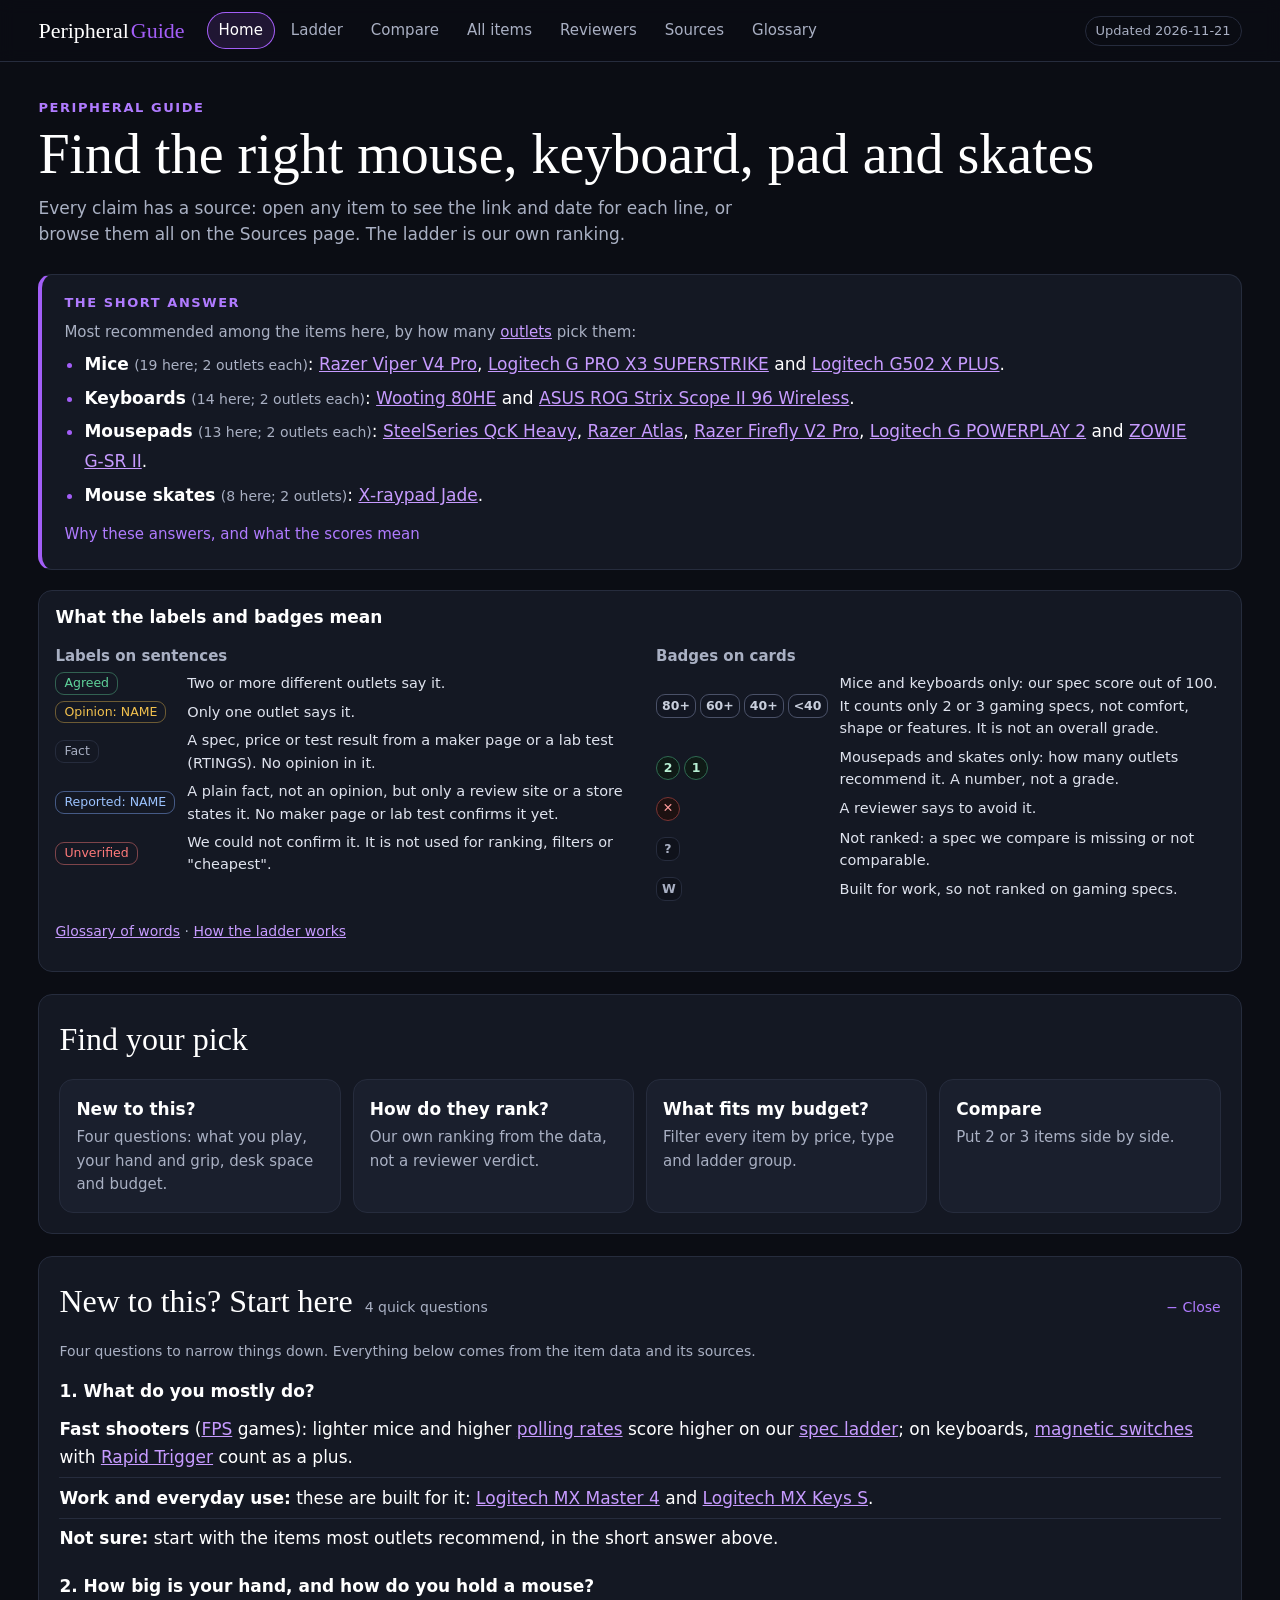
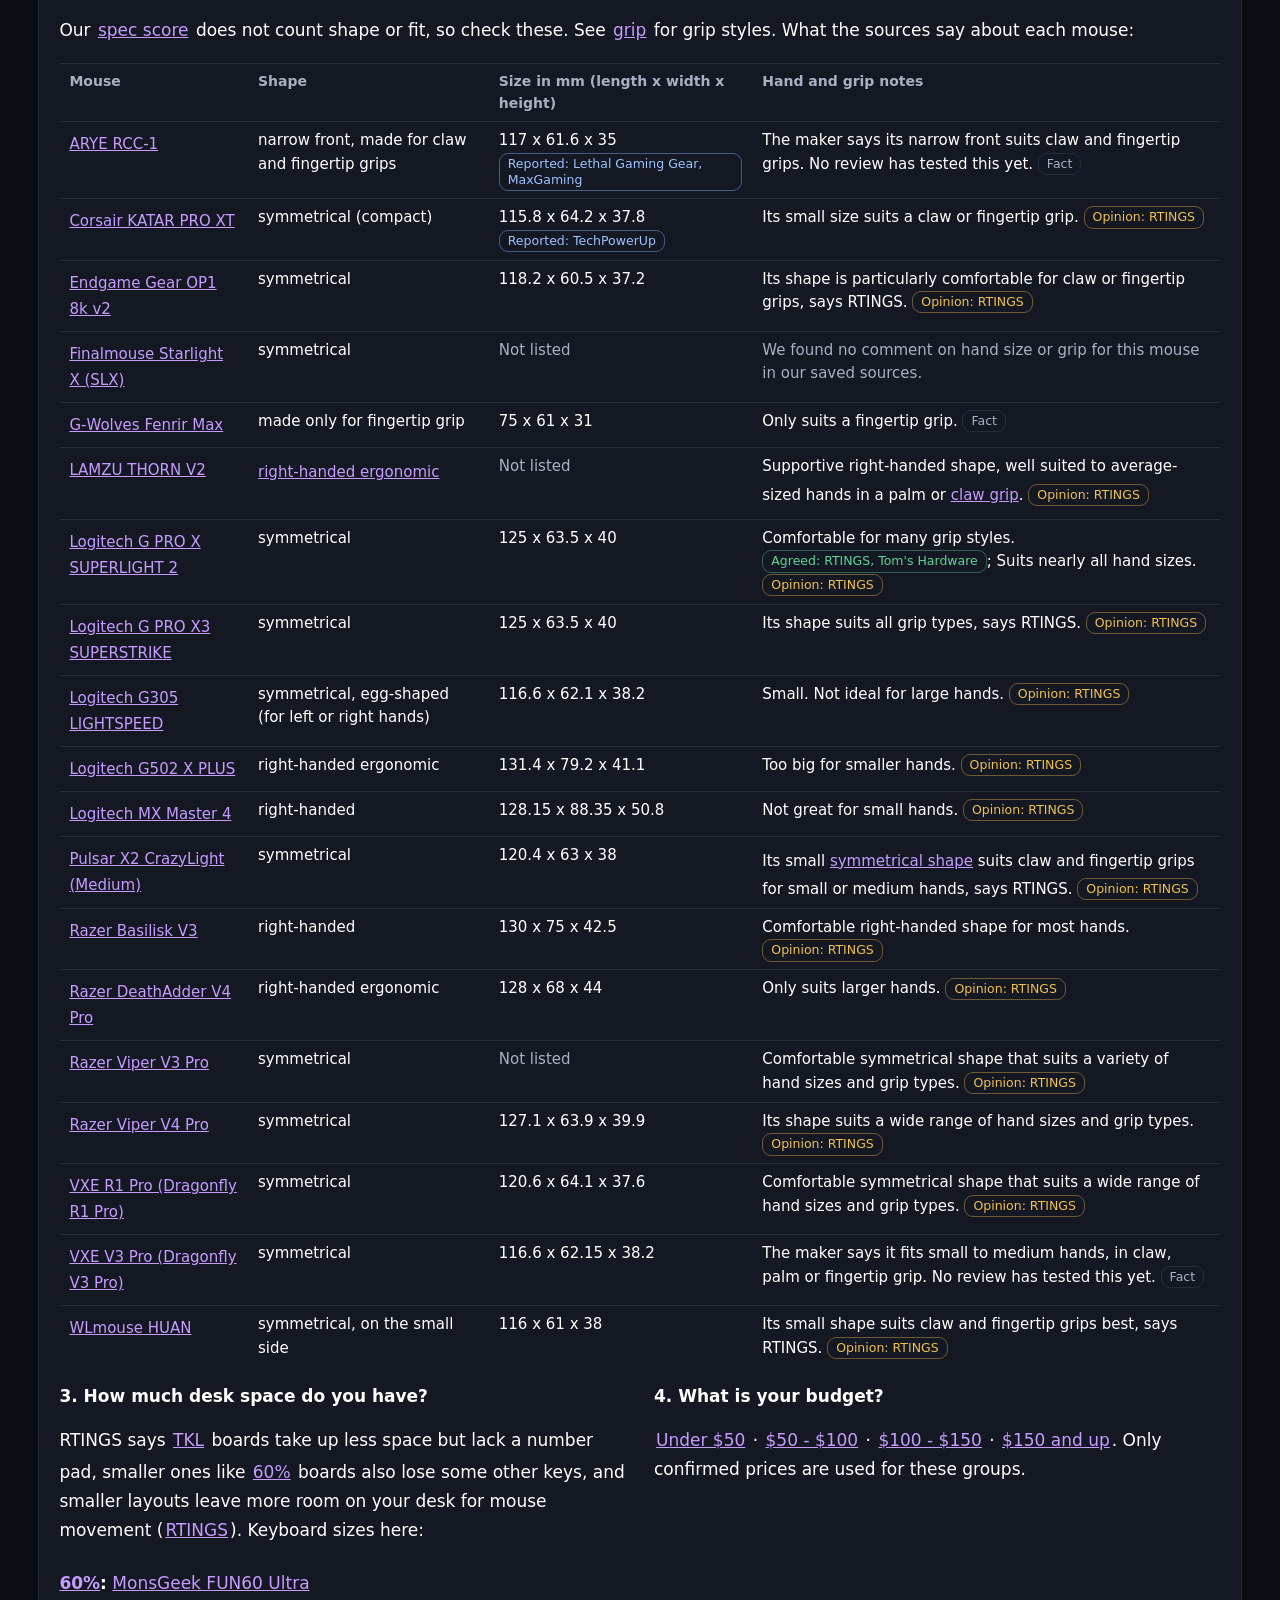
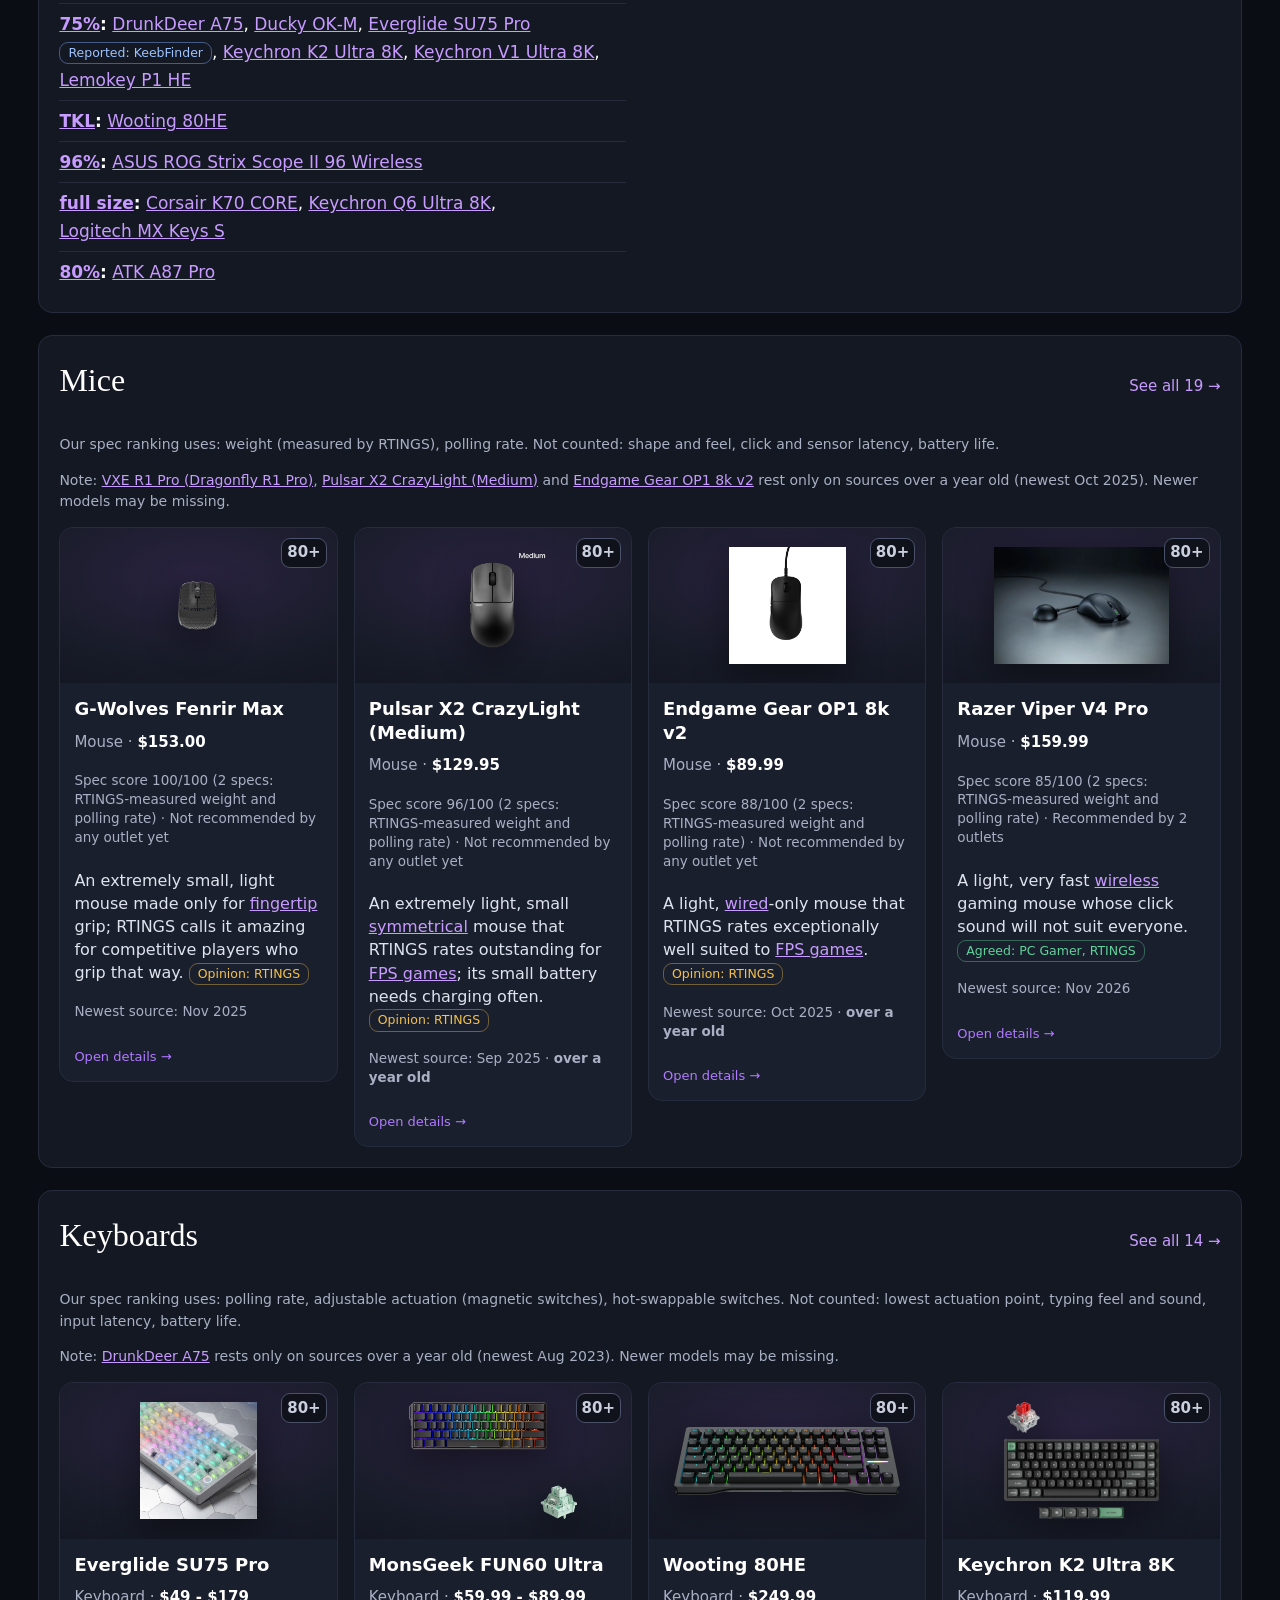
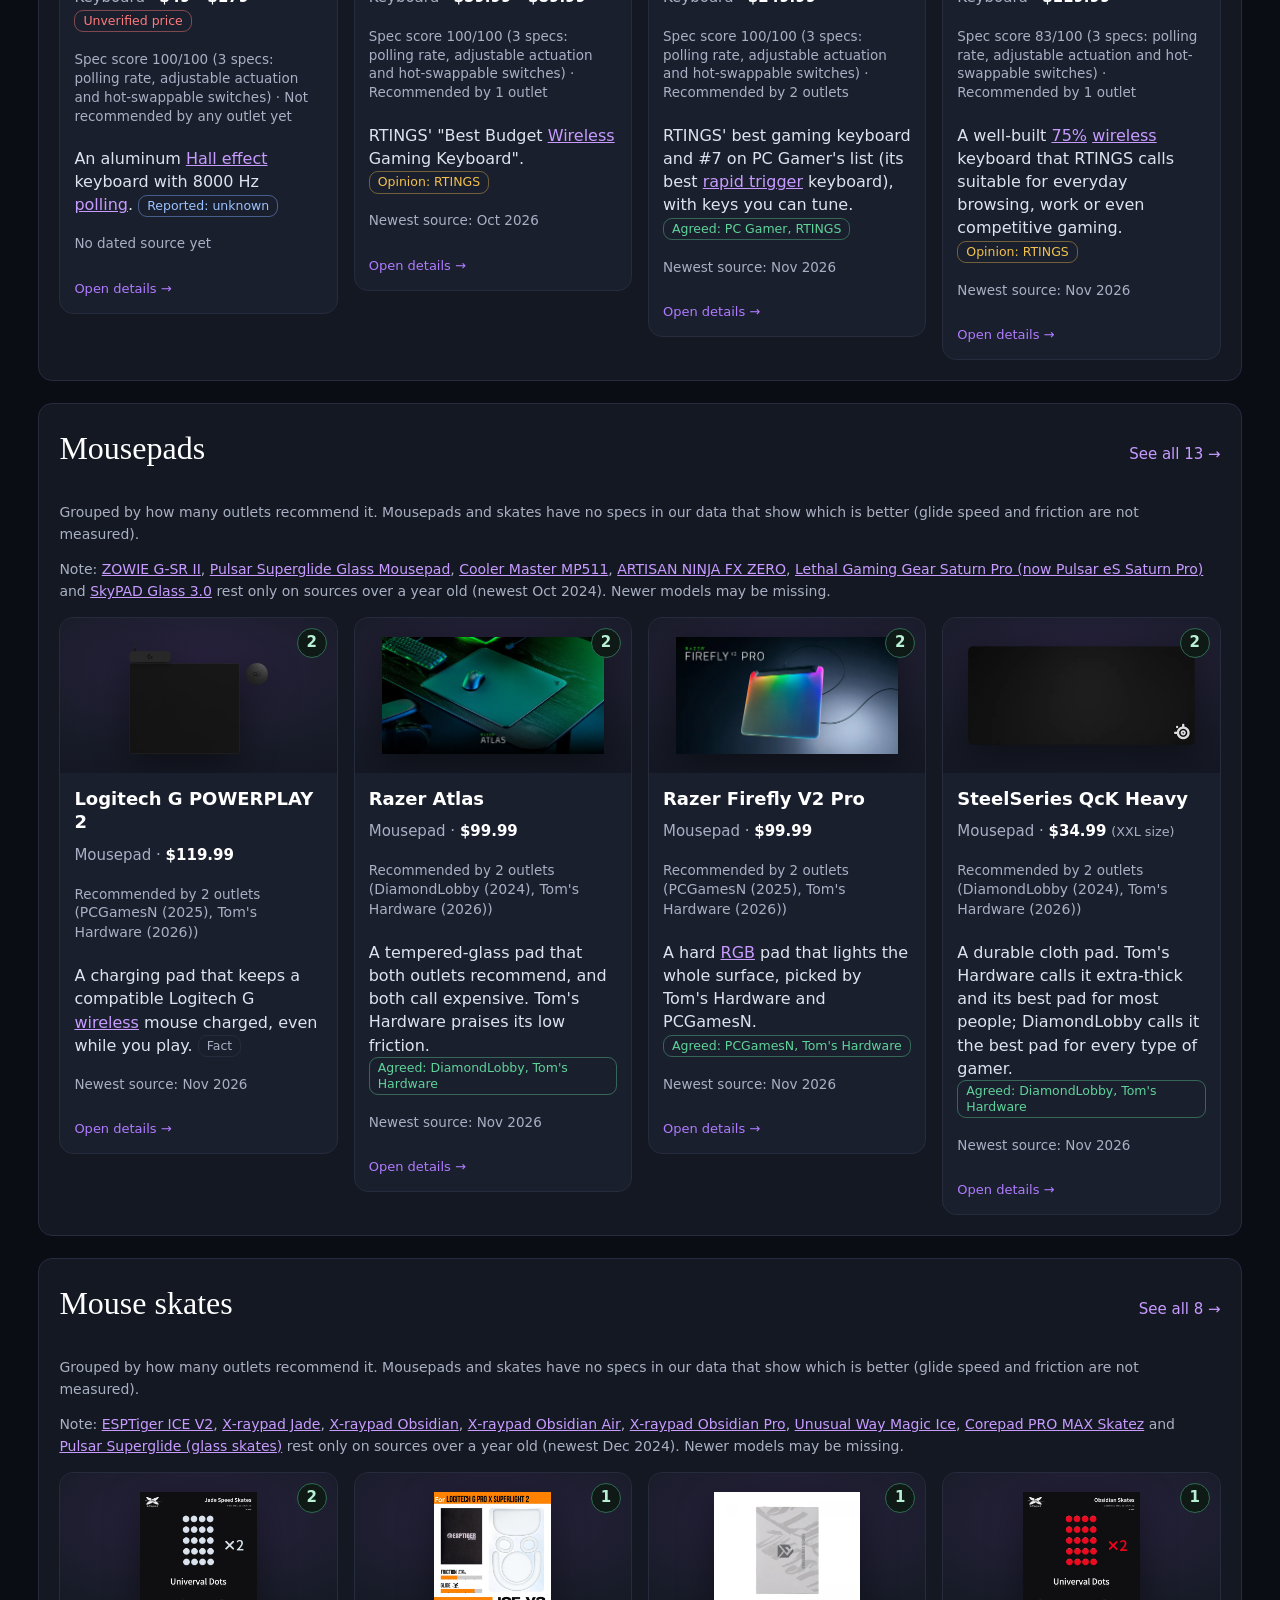
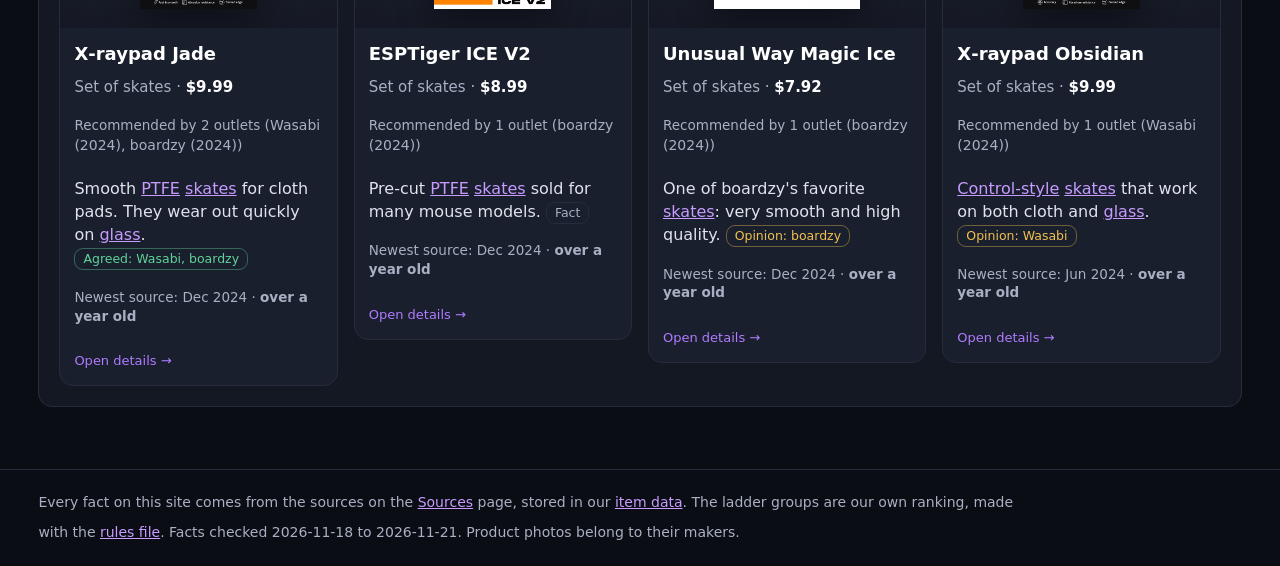
==== commit 4062760e: "Add files via upload" ====
--- a/index.html
+++ b/index.html
@@ -4,14 +4,14 @@
 <link rel="stylesheet" href="assets/style.css"></head>
 <body data-page="home">
 <header class="top"><div class="top-in"><a class="brand" href="index.html">Peripheral<span>Guide</span></a>
-<button class="menu-btn" type="button" aria-expanded="false" aria-controls="mainnav">Menu</button><nav id="mainnav" aria-label="Main"><a href="index.html" aria-current="page">Home</a><a href="ladder.html">Ladder</a><a href="compare.html">Compare</a><a href="items.html">All items</a><a href="reviewers.html">Reviewers</a><a href="sources.html">Sources</a><a href="glossary.html">Glossary</a></nav><span class="updated">Updated 2026-11-20</span></div></header>
+<button class="menu-btn" type="button" aria-expanded="false" aria-controls="mainnav">Menu</button><nav id="mainnav" aria-label="Main"><a href="index.html" aria-current="page">Home</a><a href="ladder.html">Ladder</a><a href="compare.html">Compare</a><a href="items.html">All items</a><a href="reviewers.html">Reviewers</a><a href="sources.html">Sources</a><a href="glossary.html">Glossary</a></nav><span class="updated">Updated 2026-11-21</span></div></header>
 <main>
 <div class="hero"><p class="label">Peripheral guide</p><h1>Find the right mouse, keyboard, pad and skates</h1><p class="help">Every claim has a source: open any item to see the link and date for each line, or browse them all on the Sources page. The ladder is our own ranking.</p></div>
-<section class="answer" aria-label="Short answer"><h2>The short answer</h2><p class="lead">Most recommended among the items here, by how many <a class="gl" href="glossary.html#outlet" title="Our word for one review site or reviewer, like RTINGS, PC Gamer or boardzy. When an outlet puts an item on its best-of list or in its top group, we say it &quot;recommends&quot; the item. Each outlet counts once, even if it recommends an item in two lists.">outlets</a> pick them:</p><ul><li><b>Mice</b> <span class="small">(10 here; 2 outlets each)</span>: <a href="#" data-open="razer-viper-v4-pro">Razer Viper V4 Pro</a>, <a href="#" data-open="logitech-g-pro-x3-superstrike">Logitech G PRO X3 SUPERSTRIKE</a> and <a href="#" data-open="logitech-g502-x-plus">Logitech G502 X PLUS</a>.</li><li><b>Keyboards</b> <span class="small">(10 here; 2 outlets each)</span>: <a href="#" data-open="wooting-80he">Wooting 80HE</a> and <a href="#" data-open="asus-rog-strix-scope-ii-96-wireless">ASUS ROG Strix Scope II 96 Wireless</a>.</li><li><b>Mousepads</b> <span class="small">(9 here; 2 outlets each)</span>: <a href="#" data-open="steelseries-qck-heavy">SteelSeries QcK Heavy</a>, <a href="#" data-open="razer-atlas">Razer Atlas</a>, <a href="#" data-open="razer-firefly-v2-pro">Razer Firefly V2 Pro</a>, <a href="#" data-open="logitech-powerplay-2">Logitech G POWERPLAY 2</a> and <a href="#" data-open="zowie-g-sr-ii">ZOWIE G‑SR II</a>.</li><li><b>Mouse skates</b> <span class="small">(8 here; 2 outlets)</span>: <a href="#" data-open="xraypad-jade">X‑raypad Jade</a>.</li></ul><details class="more-d"><summary>Why these answers, and what the scores mean</summary><ul><li>Keyboards: top <a class="gl" href="glossary.html#spec-score" title="Our number from 0 to 100 for mice and keyboards. For each spec we compare, we work out the share of the other ranked items it matches or beats, then average those shares. It only counts the specs listed on the Ladder page.">spec score</a>: <a href="#" data-open="wooting-80he">Wooting 80HE</a> and <a href="#" data-open="monsgeek-fun60-ultra">MonsGeek FUN60 Ultra</a>. The spec score counts only <a class="gl" href="glossary.html#polling-rate" title="How often a mouse or keyboard sends its input to the PC each second. 8000 Hz (8K) means once every 0.125 milliseconds.">polling rate</a>, adjustable <a class="gl" href="glossary.html#actuation-point" title="How far down you must press a key before it registers.">actuation</a> and <a class="gl" href="glossary.html#hot-swappable" title="You can pull out and change the key switches without soldering.">hot-swappable</a> switches.</li><li>Mice: top spec score: <a href="#" data-open="razer-viper-v4-pro">Razer Viper V4 Pro</a>. The spec score counts only RTINGS-measured weight and polling rate.</li><li><a href="#" data-open="logitech-g502-x-plus">Logitech G502 X PLUS</a> is recommended but has a low spec score. That is not a contradiction: a recommendation is a reviewer's overall view, while our spec score only compares a few gaming specs.</li><li>Spec scores are ours and count only 2 or 3 specs. A score of 100 means it matches or beats every other ranked item on those specs, not that it is perfect. Counting higher polling as better is our choice. For mice, Tom's Hardware says 1,000 Hz suits most gamers; for keyboards, Tom's Guide and RTINGS say many people will not need or notice more (see <a href="ladder.html#how">How the ladder works</a>).</li><li>These are 37 items we chose, not every product. <a href="sources.html#chosen">How we chose them</a>.</li></ul></details></section>
+<section class="answer" aria-label="Short answer"><h2>The short answer</h2><p class="lead">Most recommended among the items here, by how many <a class="gl" href="glossary.html#outlet" title="Our word for one review site or reviewer, like RTINGS, PC Gamer or boardzy. When an outlet puts an item on its best-of list or in its top group, we say it &quot;recommends&quot; the item. Each outlet counts once, even if it recommends an item in two lists.">outlets</a> pick them:</p><ul><li><b>Mice</b> <span class="small">(19 here; 2 outlets each)</span>: <a href="#" data-open="razer-viper-v4-pro">Razer Viper V4 Pro</a>, <a href="#" data-open="logitech-g-pro-x3-superstrike">Logitech G PRO X3 SUPERSTRIKE</a> and <a href="#" data-open="logitech-g502-x-plus">Logitech G502 X PLUS</a>.</li><li><b>Keyboards</b> <span class="small">(14 here; 2 outlets each)</span>: <a href="#" data-open="wooting-80he">Wooting 80HE</a> and <a href="#" data-open="asus-rog-strix-scope-ii-96-wireless">ASUS ROG Strix Scope II 96 Wireless</a>.</li><li><b>Mousepads</b> <span class="small">(13 here; 2 outlets each)</span>: <a href="#" data-open="steelseries-qck-heavy">SteelSeries QcK Heavy</a>, <a href="#" data-open="razer-atlas">Razer Atlas</a>, <a href="#" data-open="razer-firefly-v2-pro">Razer Firefly V2 Pro</a>, <a href="#" data-open="logitech-powerplay-2">Logitech G POWERPLAY 2</a> and <a href="#" data-open="zowie-g-sr-ii">ZOWIE G‑SR II</a>.</li><li><b>Mouse skates</b> <span class="small">(8 here; 2 outlets)</span>: <a href="#" data-open="xraypad-jade">X‑raypad Jade</a>.</li></ul><details class="more-d"><summary>Why these answers, and what the scores mean</summary><ul><li>Keyboards: top <a class="gl" href="glossary.html#spec-score" title="Our number from 0 to 100 for mice and keyboards. For each spec we compare, we work out the share of the other ranked items it matches or beats, then average those shares. It only counts the specs listed on the Ladder page.">spec score</a>: <a href="#" data-open="wooting-80he">Wooting 80HE</a>, <a href="#" data-open="monsgeek-fun60-ultra">MonsGeek FUN60 Ultra</a> and <a href="#" data-open="everglide-su75-pro">Everglide SU75 Pro</a>. The spec score counts only <a class="gl" href="glossary.html#polling-rate" title="How often a mouse or keyboard sends its input to the PC each second. 8000 Hz (8K) means once every 0.125 milliseconds.">polling rate</a>, adjustable <a class="gl" href="glossary.html#actuation-point" title="How far down you must press a key before it registers.">actuation</a> and <a class="gl" href="glossary.html#hot-swappable" title="You can pull out and change the key switches without soldering.">hot-swappable</a> switches.</li><li>Mice: top spec score: <a href="#" data-open="g-wolves-fenrir-max">G‑Wolves Fenrir Max</a>. The spec score counts only RTINGS-measured weight and polling rate.</li><li><a href="#" data-open="logitech-g502-x-plus">Logitech G502 X PLUS</a> is recommended but has a low spec score. That is not a contradiction: a recommendation is a reviewer's overall view, while our spec score only compares a few gaming specs.</li><li><a href="#" data-open="asus-rog-strix-scope-ii-96-wireless">ASUS ROG Strix Scope II 96 Wireless</a> is recommended but has a low spec score. That is not a contradiction: a recommendation is a reviewer's overall view, while our spec score only compares a few gaming specs.</li><li>Spec scores are ours and count only 2 or 3 specs. A score of 100 means it matches or beats every other ranked item on those specs, not that it is perfect. Counting higher polling as better is our choice. For mice, Tom's Hardware says 1,000 Hz suits most gamers; for keyboards, Tom's Guide and RTINGS say many people will not need or notice more (see <a href="ladder.html#how">How the ladder works</a>).</li><li>These are 54 items we chose, not every product. <a href="sources.html#chosen">How we chose them</a>.</li></ul></details></section>
 <details class="keys"><summary>What the labels and badges mean</summary><div class="keys-in"><div><h3>Labels on sentences</h3><dl><dt><span class="chip agreed">Agreed</span></dt><dd>Two or more different outlets say it.</dd><dt><span class="chip opinion">Opinion: NAME</span></dt><dd>Only one outlet says it.</dd><dt><span class="chip fact">Fact</span></dt><dd>A spec, price or test result from a maker page or a lab test (RTINGS). No opinion in it.</dd><dt><span class="chip reported">Reported: NAME</span></dt><dd>A plain fact, not an opinion, but only a review site or a store states it. No maker page or lab test confirms it yet.</dd><dt><span class="chip unverified">Unverified</span></dt><dd>We could not confirm it. It is not used for ranking, filters or "cheapest".</dd></dl></div><div><h3>Badges on cards</h3><dl><dt><span class="tier t-S" role="img" aria-label="Spec score group 80 to 100">80+</span><span class="tier t-A" role="img" aria-label="Spec score group 60 to 79">60+</span><span class="tier t-B" role="img" aria-label="Spec score group 40 to 59">40+</span><span class="tier t-C" role="img" aria-label="Spec score group under 40">&lt;40</span></dt><dd>Mice and keyboards only: our spec score out of 100. It counts only 2 or 3 gaming specs, not comfort, shape or features. It is not an overall grade.</dd><dt><span class="tier t-SRC" role="img" aria-label="Recommended by 2 outlets">2</span><span class="tier t-SRC" role="img" aria-label="Recommended by 1 outlet">1</span></dt><dd>Mousepads and skates only: how many outlets recommend it. A number, not a grade.</dd><dt><span class="tier t-X" role="img" aria-label="Avoid: a reviewer says to avoid it">✕</span></dt><dd>A reviewer says to avoid it.</dd><dt><span class="tier t-NA" role="img" aria-label="Not ranked">?</span></dt><dd>Not ranked: a spec we compare is missing or not comparable.</dd><dt><span class="tier t-NA" role="img" aria-label="Built for work, not ranked">W</span></dt><dd>Built for work, so not ranked on gaming specs.</dd></dl></div></div><p class="small"><a href="glossary.html">Glossary of words</a> · <a href="ladder.html">How the ladder works</a></p></details>
-<section class="block"><h2>Find your pick</h2><div class="quick"><a class="qbtn" href="#start"><b>New to this?</b><span>Four questions: what you play, your hand and grip, desk space and budget.</span></a><a class="qbtn" href="ladder.html"><b>How do they rank?</b><span>Our own ranking from the data, not a reviewer verdict.</span></a><a class="qbtn" href="items.html"><b>What fits my budget?</b><span>Filter every item by price, type and ladder group.</span></a><a class="qbtn" href="compare.html"><b>Compare</b><span>Put 2 or 3 items side by side.</span></a></div></section><section class="block" id="start"><details class="guide-d"><summary><h2>New to this? Start here</h2><span class="small">4 quick questions</span></summary><p class="small">Four questions to narrow things down. Everything below comes from the item data and its sources.</p><div class="guide"><div class="gq"><h3>1. What do you mostly do?</h3><ul class="plain"><li><b>Fast shooters</b> (<a class="gl" href="glossary.html#fps">FPS</a> games): lighter mice and higher <a class="gl" href="glossary.html#polling-rate">polling rates</a> score higher on our <a href="ladder.html">spec ladder</a>; on keyboards, <a class="gl" href="glossary.html#magnetic-switches">magnetic switches</a> with <a class="gl" href="glossary.html#rapid-trigger">Rapid Trigger</a> count as a plus.</li><li><b>Work and everyday use:</b> these are built for it: <a href="#" data-open="logitech-mx-master-4">Logitech MX Master 4</a> and <a href="#" data-open="logitech-mx-keys-s">Logitech MX Keys S</a>.</li><li><b>Not sure:</b> start with the items most outlets recommend, in the short answer above.</li></ul></div><div class="gq"><h3>2. How big is your hand, and how do you hold a mouse?</h3><p>Our <a class="gl" href="glossary.html#spec-score" title="Our number from 0 to 100 for mice and keyboards. For each spec we compare, we work out the share of the other ranked items it matches or beats, then average those shares. It only counts the specs listed on the Ladder page.">spec score</a> does not count shape or fit, so check these. See <a class="gl" href="glossary.html#grip">grip</a> for grip styles. What the sources say about each mouse:</p><div class="tablewrap"><table class="gt"><thead><tr><th>Mouse</th><th>Shape</th><th>Size in mm (length x width x height)</th><th>Hand and grip notes</th></tr></thead><tbody><tr><td><a href="#" data-open="corsair-katar-pro-xt">Corsair KATAR PRO XT</a></td><td>symmetrical (compact)</td><td>115.8 x 64.2 x 37.8 <span class="chip reported" title="Not from a maker page or a lab test">Reported<span class="cn">: TechPowerUp</span></span></td><td>Its small size suits a claw or <a class="gl" href="glossary.html#grip" title="How you hold a mouse. The common grips are palm, claw and fingertip.">fingertip</a> grip. <span class="chip opinion">Opinion<span class="cn">: RTINGS</span></span></td></tr><tr><td><a href="#" data-open="logitech-g-pro-x-superlight-2">Logitech G PRO X SUPERLIGHT 2</a></td><td>symmetrical</td><td>125 x 63.5 x 40</td><td>Comfortable for many grip styles. <span class="chip agreed">Agreed<span class="cn">: RTINGS, Tom&#x27;s Hardware</span></span>; Suits nearly all hand sizes. <span class="chip opinion">Opinion<span class="cn">: RTINGS</span></span></td></tr><tr><td><a href="#" data-open="logitech-g-pro-x3-superstrike">Logitech G PRO X3 SUPERSTRIKE</a></td><td>symmetrical</td><td>125 x 63.5 x 40</td><td>Its shape suits all grip types, says RTINGS. <span class="chip opinion">Opinion<span class="cn">: RTINGS</span></span></td></tr><tr><td><a href="#" data-open="logitech-g305-lightspeed">Logitech G305 LIGHTSPEED</a></td><td>symmetrical, egg-shaped (for left or right hands)</td><td>116.6 x 62.1 x 38.2</td><td>Small. Not ideal for large hands. <span class="chip opinion">Opinion<span class="cn">: RTINGS</span></span></td></tr><tr><td><a href="#" data-open="logitech-g502-x-plus">Logitech G502 X PLUS</a></td><td><a class="gl" href="glossary.html#ergonomic-shape" title="A mouse shaped for one hand (usually the right) so your hand can rest on it.">right-handed ergonomic</a></td><td>131.4 x 79.2 x 41.1</td><td>Too big for smaller hands. <span class="chip opinion">Opinion<span class="cn">: RTINGS</span></span></td></tr><tr><td><a href="#" data-open="logitech-mx-master-4">Logitech MX Master 4</a></td><td>right-handed</td><td>128.15 x 88.35 x 50.8</td><td>Not great for small hands. <span class="chip opinion">Opinion<span class="cn">: RTINGS</span></span></td></tr><tr><td><a href="#" data-open="razer-basilisk-v3">Razer Basilisk V3</a></td><td>right-handed</td><td>130 x 75 x 42.5</td><td>Comfortable right-handed shape for most hands. <span class="chip opinion">Opinion<span class="cn">: RTINGS</span></span></td></tr><tr><td><a href="#" data-open="razer-deathadder-v4-pro">Razer DeathAdder V4 Pro</a></td><td>right-handed ergonomic</td><td>128 x 68 x 44</td><td>Only suits larger hands. <span class="chip opinion">Opinion<span class="cn">: RTINGS</span></span></td></tr><tr><td><a href="#" data-open="razer-viper-v4-pro">Razer Viper V4 Pro</a></td><td>symmetrical</td><td>127.1 x 63.9 x 39.9</td><td>Its shape suits a wide range of hand sizes and grip types. <span class="chip opinion">Opinion<span class="cn">: RTINGS</span></span></td></tr><tr><td><a href="#" data-open="vxe-r1-pro">VXE R1 Pro (Dragonfly R1 Pro)</a></td><td>symmetrical</td><td>120.6 x 64.1 x 37.6</td><td>Comfortable <a class="gl" href="glossary.html#symmetrical-shape" title="The left and right sides of the mouse match, so the shape suits either hand. Side buttons can still be on one side only.">symmetrical shape</a> that suits a wide range of hand sizes and grip types. <span class="chip opinion">Opinion<span class="cn">: RTINGS</span></span></td></tr></tbody></table></div></div><div class="gq"><h3>3. How much desk space do you have?</h3><p>RTINGS says <a class="gl" href="glossary.html#tenkeyless-tkl" title="A keyboard without the number pad on the right.">TKL</a> boards take up less space but lack a number pad, smaller ones like <a class="gl" href="glossary.html#60-layout" title="The smallest common layout: no number pad, function row, navigation keys or arrow keys.">60%</a> boards also lose some other keys, and smaller layouts leave more room on your desk for mouse movement (<a href="https://www.rtings.com/keyboard/reviews/best/keyboard" target="_blank" rel="noopener">RTINGS</a>). Keyboard sizes here:</p><ul class="plain"><li><b><a class="gl" href="glossary.html#60-layout">60%</a>:</b> <a href="#" data-open="monsgeek-fun60-ultra">MonsGeek FUN60 Ultra</a></li><li><b><a class="gl" href="glossary.html#75-layout">75%</a>:</b> <a href="#" data-open="ducky-ok-m">Ducky OK‑M</a>, <a href="#" data-open="keychron-k2-ultra-8k">Keychron K2 Ultra 8K</a>, <a href="#" data-open="keychron-v1-ultra-8k">Keychron V1 Ultra 8K</a>, <a href="#" data-open="lemokey-p1-he">Lemokey P1 HE</a></li><li><b><a class="gl" href="glossary.html#tenkeyless-tkl">TKL</a>:</b> <a href="#" data-open="wooting-80he">Wooting 80HE</a></li><li><b><a class="gl" href="glossary.html#96-layout">96%</a>:</b> <a href="#" data-open="asus-rog-strix-scope-ii-96-wireless">ASUS ROG Strix Scope II 96 Wireless</a></li><li><b><a class="gl" href="glossary.html#full-size">full size</a>:</b> <a href="#" data-open="corsair-k70-core">Corsair K70 CORE</a>, <a href="#" data-open="keychron-q6-ultra-8k">Keychron Q6 Ultra 8K</a>, <a href="#" data-open="logitech-mx-keys-s">Logitech MX Keys S</a></li></ul></div><div class="gq"><h3>4. What is your budget?</h3><p><a href="items.html?band=Under%20%2450">Under $50</a> · <a href="items.html?band=%2450%20-%20%24100">$50 - $100</a> · <a href="items.html?band=%24100%20-%20%24150">$100 - $150</a> · <a href="items.html?band=%24150%20and%20up">$150 and up</a>. Only confirmed prices are used for these groups.</p></div></div></details></section><section class="block"><div class="block-head"><h2>Mice</h2><a class="more" href="items.html?cat=mouse">See all 10 →</a></div><p class="small">Our spec ranking uses: weight (measured by RTINGS), polling rate. Not counted: shape and feel, click and sensor latency, battery life.</p><p class="small warn">Note: <a href="#" data-open="vxe-r1-pro">VXE R1 Pro (Dragonfly R1 Pro)</a> rests only on sources over a year old (newest Jul 2025). Newer models may be missing.</p><div class="grid home-grid"><article class="card" data-id="razer-viper-v4-pro" data-cat="mouse" data-tier="S" data-price="159.99" data-band="$150 and up" data-name="Razer Viper V4 Pro" data-search="razer viper v4 pro razer mouse a light, very fast wireless gaming mouse whose click sound will not suit everyone." ><div class="pic-wrap"><div class="pic-box photo fit-contain"><img class="pic" src="img/razer-viper-v4-pro.webp" alt="Razer Viper V4 Pro" loading="lazy" decoding="async"></div><span class="tier t-S" title="Spec score 80 to 100" role="img" aria-label="Spec score group 80 to 100">80+</span></div><div class="card-body"><h3><a href="#" class="card-link" data-open="razer-viper-v4-pro">Razer Viper V4 Pro</a></h3><p class="meta">Mouse · <b>$159.99</b></p><p class="tierline">Spec score 100/100 (2 specs<span class="long">: RTINGS-measured weight and polling rate</span>) · Recommended by 2 outlets</p><p class="verdict">A light, very fast <a class="gl" href="glossary.html#wired-and-wireless" title="Wired: it plugs into your PC with a cable. Wireless: it connects through a small USB receiver or Bluetooth.">wireless</a> gaming mouse whose click sound will not suit everyone. <span class="chip agreed">Agreed<span class="cn">: PC Gamer, RTINGS</span></span></p><p class="dated" title="Newest date on its sources: a review, video or best-of list update">Newest source: Nov 2026</p><p class="open">Open details →</p></div></article><article class="card" data-id="razer-deathadder-v4-pro" data-cat="mouse" data-tier="S" data-price="179.99" data-band="$150 and up" data-name="Razer DeathAdder V4 Pro" data-search="razer deathadder v4 pro razer mouse a light wireless gaming mouse with a right-handed ergonomic shape." ><div class="pic-wrap"><div class="pic-box photo fit-contain"><img class="pic" src="img/razer-deathadder-v4-pro.webp" alt="Razer DeathAdder V4 Pro" loading="lazy" decoding="async"></div><span class="tier t-S" title="Spec score 80 to 100" role="img" aria-label="Spec score group 80 to 100">80+</span></div><div class="card-body"><h3><a href="#" class="card-link" data-open="razer-deathadder-v4-pro">Razer DeathAdder V4 Pro</a></h3><p class="meta">Mouse · <b>$179.99</b></p><p class="tierline">Spec score 83/100 (2 specs<span class="long">: RTINGS-measured weight and polling rate</span>) · Recommended by 1 outlet</p><p class="verdict">A light <a class="gl" href="glossary.html#wired-and-wireless" title="Wired: it plugs into your PC with a cable. Wireless: it connects through a small USB receiver or Bluetooth.">wireless</a> gaming mouse with a <a class="gl" href="glossary.html#ergonomic-shape" title="A mouse shaped for one hand (usually the right) so your hand can rest on it.">right-handed ergonomic</a> shape. <span class="chip agreed">Agreed<span class="cn">: RTINGS, Tom&#x27;s Hardware</span></span></p><p class="dated" title="Newest date on its sources: a review, video or best-of list update">Newest source: Nov 2026</p><p class="open">Open details →</p></div></article><article class="card" data-id="logitech-g-pro-x3-superstrike" data-cat="mouse" data-tier="A" data-price="199.99" data-band="$150 and up" data-name="Logitech G PRO X3 SUPERSTRIKE" data-search="logitech g pro x3 superstrike logitech mouse a competitive gaming mouse with extremely fast clicks." ><div class="pic-wrap"><div class="pic-box photo fit-contain"><img class="pic" src="img/logitech-g-pro-x3-superstrike.webp" alt="Logitech G PRO X3 SUPERSTRIKE" loading="lazy" decoding="async"></div><span class="tier t-A" title="Spec score 60 to 79" role="img" aria-label="Spec score group 60 to 79">60+</span></div><div class="card-body"><h3><a href="#" class="card-link" data-open="logitech-g-pro-x3-superstrike">Logitech G PRO X3 SUPERSTRIKE</a></h3><p class="meta">Mouse · <b>$199.99</b></p><p class="tierline">Spec score 75/100 (2 specs<span class="long">: RTINGS-measured weight and polling rate</span>) · Recommended by 2 outlets</p><p class="verdict">A competitive gaming mouse with extremely fast clicks. <span class="chip agreed">Agreed<span class="cn">: PC Gamer, RTINGS</span></span></p><p class="dated" title="Newest date on its sources: a review, video or best-of list update">Newest source: Nov 2026</p><p class="open">Open details →</p></div></article><article class="card" data-id="logitech-g-pro-x-superlight-2" data-cat="mouse" data-tier="A" data-price="159.99" data-band="$150 and up" data-name="Logitech G PRO X SUPERLIGHT 2" data-search="logitech g pro x superlight 2 logitech mouse a very light, low-delay wireless mouse that is comfortable for many grip styles." ><div class="pic-wrap"><div class="pic-box photo fit-contain"><img class="pic" src="img/logitech-g-pro-x-superlight-2.webp" alt="Logitech G PRO X SUPERLIGHT 2" loading="lazy" decoding="async"></div><span class="tier t-A" title="Spec score 60 to 79" role="img" aria-label="Spec score group 60 to 79">60+</span></div><div class="card-body"><h3><a href="#" class="card-link" data-open="logitech-g-pro-x-superlight-2">Logitech G PRO X SUPERLIGHT 2</a></h3><p class="meta">Mouse · <b>$159.99</b></p><p class="tierline">Spec score 67/100 (2 specs<span class="long">: RTINGS-measured weight and polling rate</span>) · Recommended by 1 outlet</p><p class="verdict">A very light, low-delay <a class="gl" href="glossary.html#wired-and-wireless" title="Wired: it plugs into your PC with a cable. Wireless: it connects through a small USB receiver or Bluetooth.">wireless</a> mouse that is comfortable for many <a class="gl" href="glossary.html#grip" title="How you hold a mouse. The common grips are palm, claw and fingertip.">grip</a> styles. <span class="chip agreed">Agreed<span class="cn">: RTINGS, Tom&#x27;s Hardware</span></span></p><p class="dated" title="Newest date on its sources: a review, video or best-of list update">Newest source: Nov 2026</p><p class="open">Open details →</p></div></article></div></section><section class="block"><div class="block-head"><h2>Keyboards</h2><a class="more" href="items.html?cat=keyboard">See all 10 →</a></div><p class="small">Our spec ranking uses: polling rate, adjustable actuation (magnetic switches), hot-swappable switches. Not counted: lowest actuation point, typing feel and sound, input latency, battery life.</p><div class="grid home-grid"><article class="card" data-id="monsgeek-fun60-ultra" data-cat="keyboard" data-tier="S" data-price="59.99" data-band="$50 - $100" data-name="MonsGeek FUN60 Ultra" data-search="monsgeek fun60 ultra monsgeek keyboard rtings&#x27; &quot;best budget wireless gaming keyboard&quot;." ><div class="pic-wrap"><div class="pic-box photo fit-contain"><img class="pic" src="img/monsgeek-fun60-ultra.webp" alt="MonsGeek FUN60 Ultra" loading="lazy" decoding="async"></div><span class="tier t-S" title="Spec score 80 to 100" role="img" aria-label="Spec score group 80 to 100">80+</span></div><div class="card-body"><h3><a href="#" class="card-link" data-open="monsgeek-fun60-ultra">MonsGeek FUN60 Ultra</a></h3><p class="meta">Keyboard · <b>$59.99 - $89.99</b></p><p class="tierline">Spec score 100/100 (3 specs<span class="long">: polling rate, adjustable actuation and hot-swappable switches</span>) · Recommended by 1 outlet</p><p class="verdict">RTINGS&#x27; &quot;Best Budget <a class="gl" href="glossary.html#wired-and-wireless" title="Wired: it plugs into your PC with a cable. Wireless: it connects through a small USB receiver or Bluetooth.">Wireless</a> Gaming Keyboard&quot;. <span class="chip opinion">Opinion<span class="cn">: RTINGS</span></span></p><p class="dated" title="Newest date on its sources: a review, video or best-of list update">Newest source: Oct 2026</p><p class="open">Open details →</p></div></article><article class="card" data-id="wooting-80he" data-cat="keyboard" data-tier="S" data-price="249.99" data-band="$150 and up" data-name="Wooting 80HE" data-search="wooting 80he wooting keyboard rtings&#x27; best gaming keyboard and #7 on pc gamer&#x27;s list (its best rapid trigger keyboard), with keys you can tune." ><div class="pic-wrap"><div class="pic-box photo fit-contain"><img class="pic" src="img/wooting-80he.webp" alt="Wooting 80HE" loading="lazy" decoding="async"></div><span class="tier t-S" title="Spec score 80 to 100" role="img" aria-label="Spec score group 80 to 100">80+</span></div><div class="card-body"><h3><a href="#" class="card-link" data-open="wooting-80he">Wooting 80HE</a></h3><p class="meta">Keyboard · <b>$249.99</b></p><p class="tierline">Spec score 100/100 (3 specs<span class="long">: polling rate, adjustable actuation and hot-swappable switches</span>) · Recommended by 2 outlets</p><p class="verdict">RTINGS&#x27; best gaming keyboard and #7 on PC Gamer&#x27;s list (its best <a class="gl" href="glossary.html#rapid-trigger" title="A feature where a key (or mouse click) resets as soon as you lift it a little, instead of at a fixed reset point.">rapid trigger</a> keyboard), with keys you can tune. <span class="chip agreed">Agreed<span class="cn">: PC Gamer, RTINGS</span></span></p><p class="dated" title="Newest date on its sources: a review, video or best-of list update">Newest source: Nov 2026</p><p class="open">Open details →</p></div></article><article class="card" data-id="keychron-k2-ultra-8k" data-cat="keyboard" data-tier="S" data-price="119.99" data-band="$100 - $150" data-name="Keychron K2 Ultra 8K" data-search="keychron k2 ultra 8k keychron keyboard a well-built 75% wireless keyboard that rtings calls suitable for everyday browsing, work or even competitive gaming." ><div class="pic-wrap"><div class="pic-box photo fit-contain"><img class="pic" src="img/keychron-k2-ultra-8k.webp" alt="Keychron K2 Ultra 8K" loading="lazy" decoding="async"></div><span class="tier t-S" title="Spec score 80 to 100" role="img" aria-label="Spec score group 80 to 100">80+</span></div><div class="card-body"><h3><a href="#" class="card-link" data-open="keychron-k2-ultra-8k">Keychron K2 Ultra 8K</a></h3><p class="meta">Keyboard · <b>$119.99</b></p><p class="tierline">Spec score 86/100 (3 specs<span class="long">: polling rate, adjustable actuation and hot-swappable switches</span>) · Recommended by 1 outlet</p><p class="verdict">A well-built <a class="gl" href="glossary.html#75-layout" title="A compact keyboard with no number pad and fewer navigation keys, but it keeps the arrow keys and function row.">75%</a> <a class="gl" href="glossary.html#wired-and-wireless" title="Wired: it plugs into your PC with a cable. Wireless: it connects through a small USB receiver or Bluetooth.">wireless</a> keyboard that RTINGS calls suitable for everyday browsing, work or even competitive gaming. <span class="chip opinion">Opinion<span class="cn">: RTINGS</span></span></p><p class="dated" title="Newest date on its sources: a review, video or best-of list update">Newest source: Nov 2026</p><p class="open">Open details →</p></div></article><article class="card" data-id="keychron-q6-ultra-8k" data-cat="keyboard" data-tier="S" data-price="239.99" data-band="$150 and up" data-name="Keychron Q6 Ultra 8K" data-search="keychron q6 ultra 8k keychron keyboard rtings&#x27; &quot;best keyboard&quot;." ><div class="pic-wrap"><div class="pic-box photo fit-contain"><img class="pic" src="img/keychron-q6-ultra-8k.webp" alt="Keychron Q6 Ultra 8K" loading="lazy" decoding="async"></div><span class="tier t-S" title="Spec score 80 to 100" role="img" aria-label="Spec score group 80 to 100">80+</span></div><div class="card-body"><h3><a href="#" class="card-link" data-open="keychron-q6-ultra-8k">Keychron Q6 Ultra 8K</a></h3><p class="meta">Keyboard · <b>$239.99</b></p><p class="tierline">Spec score 86/100 (3 specs<span class="long">: polling rate, adjustable actuation and hot-swappable switches</span>) · Recommended by 1 outlet</p><p class="verdict">RTINGS&#x27; &quot;Best Keyboard&quot;. <span class="chip opinion">Opinion<span class="cn">: RTINGS</span></span></p><p class="dated" title="Newest date on its sources: a review, video or best-of list update">Newest source: Nov 2026</p><p class="open">Open details →</p></div></article></div></section><section class="block"><div class="block-head"><h2>Mousepads</h2><a class="more" href="items.html?cat=mousepad">See all 9 →</a></div><p class="small">Grouped by how many outlets recommend it. Mousepads and skates have no specs in our data that show which is better (glide speed and friction are not measured).</p><p class="small warn">Note: <a href="#" data-open="zowie-g-sr-ii">ZOWIE G‑SR II</a>, <a href="#" data-open="pulsar-superglide-glass-pad">Pulsar Superglide Glass Mousepad</a>, <a href="#" data-open="cooler-master-mp511">Cooler Master MP511</a> and <a href="#" data-open="artisan-ninja-fx-zero">ARTISAN NINJA FX ZERO</a> rest only on sources over a year old (newest Oct 2024). Newer models may be missing.</p><div class="grid home-grid"><article class="card" data-id="logitech-powerplay-2" data-cat="mousepad" data-tier="2" data-price="119.99" data-band="$100 - $150" data-name="Logitech G POWERPLAY 2" data-search="logitech g powerplay 2 logitech mousepad a charging pad that keeps a compatible logitech g wireless mouse charged, even while you play." ><div class="pic-wrap"><div class="pic-box photo fit-contain"><img class="pic" src="img/logitech-powerplay-2.webp" alt="Logitech G POWERPLAY 2" loading="lazy" decoding="async"></div><span class="tier t-SRC" title="Recommended by 2 outlets" role="img" aria-label="Recommended by 2 outlets">2</span></div><div class="card-body"><h3><a href="#" class="card-link" data-open="logitech-powerplay-2">Logitech G POWERPLAY 2</a></h3><p class="meta">Mousepad · <b>$119.99</b></p><p class="tierline">Recommended by 2 outlets <span class="small">(PCGamesN (2025), Tom&#x27;s Hardware (2026))</span></p><p class="verdict">A charging pad that keeps a compatible Logitech G <a class="gl" href="glossary.html#wired-and-wireless" title="Wired: it plugs into your PC with a cable. Wireless: it connects through a small USB receiver or Bluetooth.">wireless</a> mouse charged, even while you play. <span class="chip fact">Fact</span></p><p class="dated" title="Newest date on its sources: a review, video or best-of list update">Newest source: Nov 2026</p><p class="open">Open details →</p></div></article><article class="card" data-id="razer-atlas" data-cat="mousepad" data-tier="2" data-price="99.99" data-band="$50 - $100" data-name="Razer Atlas" data-search="razer atlas razer mousepad a tempered-glass pad that both outlets recommend, and both call expensive. tom&#x27;s hardware praises its low friction." ><div class="pic-wrap"><div class="pic-box photo fit-contain"><img class="pic" src="img/razer-atlas.webp" alt="Razer Atlas" loading="lazy" decoding="async"></div><span class="tier t-SRC" title="Recommended by 2 outlets" role="img" aria-label="Recommended by 2 outlets">2</span></div><div class="card-body"><h3><a href="#" class="card-link" data-open="razer-atlas">Razer Atlas</a></h3><p class="meta">Mousepad · <b>$99.99</b></p><p class="tierline">Recommended by 2 outlets <span class="small">(DiamondLobby (2024), Tom&#x27;s Hardware (2026))</span></p><p class="verdict">A tempered-glass pad that both outlets recommend, and both call expensive. Tom&#x27;s Hardware praises its low friction. <span class="chip agreed">Agreed<span class="cn">: DiamondLobby, Tom&#x27;s Hardware</span></span></p><p class="dated" title="Newest date on its sources: a review, video or best-of list update">Newest source: Nov 2026</p><p class="open">Open details →</p></div></article><article class="card" data-id="razer-firefly-v2-pro" data-cat="mousepad" data-tier="2" data-price="99.99" data-band="$50 - $100" data-name="Razer Firefly V2 Pro" data-search="razer firefly v2 pro razer mousepad a hard rgb pad that lights the whole surface, picked by tom&#x27;s hardware and pcgamesn." ><div class="pic-wrap"><div class="pic-box photo fit-contain"><img class="pic" src="img/razer-firefly-v2-pro.webp" alt="Razer Firefly V2 Pro" loading="lazy" decoding="async"></div><span class="tier t-SRC" title="Recommended by 2 outlets" role="img" aria-label="Recommended by 2 outlets">2</span></div><div class="card-body"><h3><a href="#" class="card-link" data-open="razer-firefly-v2-pro">Razer Firefly V2 Pro</a></h3><p class="meta">Mousepad · <b>$99.99</b></p><p class="tierline">Recommended by 2 outlets <span class="small">(PCGamesN (2025), Tom&#x27;s Hardware (2026))</span></p><p class="verdict">A hard <a class="gl" href="glossary.html#rgb" title="Colour lighting on a mouse, keyboard or pad that you can change.">RGB</a> pad that lights the whole surface, picked by Tom&#x27;s Hardware and PCGamesN. <span class="chip agreed">Agreed<span class="cn">: PCGamesN, Tom&#x27;s Hardware</span></span></p><p class="dated" title="Newest date on its sources: a review, video or best-of list update">Newest source: Nov 2026</p><p class="open">Open details →</p></div></article><article class="card" data-id="steelseries-qck-heavy" data-cat="mousepad" data-tier="2" data-price="34.99" data-band="Under $50" data-name="SteelSeries QcK Heavy" data-search="steelseries qck heavy steelseries mousepad a durable cloth pad. tom&#x27;s hardware calls it extra-thick and its best pad for most people; diamondlobby calls it the best pad for every type of gamer." ><div class="pic-wrap"><div class="pic-box photo fit-contain"><img class="pic" src="img/steelseries-qck-heavy.webp" alt="SteelSeries QcK Heavy" loading="lazy" decoding="async"></div><span class="tier t-SRC" title="Recommended by 2 outlets" role="img" aria-label="Recommended by 2 outlets">2</span></div><div class="card-body"><h3><a href="#" class="card-link" data-open="steelseries-qck-heavy">SteelSeries QcK Heavy</a></h3><p class="meta">Mousepad · <b>$34.99</b> <span class="psize">(XXL size)</span></p><p class="tierline">Recommended by 2 outlets <span class="small">(DiamondLobby (2024), Tom&#x27;s Hardware (2026))</span></p><p class="verdict">A durable cloth pad. Tom&#x27;s Hardware calls it extra-thick and its best pad for most people; DiamondLobby calls it the best pad for every type of gamer. <span class="chip agreed">Agreed<span class="cn">: DiamondLobby, Tom&#x27;s Hardware</span></span></p><p class="dated" title="Newest date on its sources: a review, video or best-of list update">Newest source: Nov 2026</p><p class="open">Open details →</p></div></article></div></section><section class="block"><div class="block-head"><h2>Mouse skates</h2><a class="more" href="items.html?cat=skates">See all 8 →</a></div><p class="small">Grouped by how many outlets recommend it. Mousepads and skates have no specs in our data that show which is better (glide speed and friction are not measured).</p><p class="small warn">Note: <a href="#" data-open="esptiger-ice-v2">ESPTiger ICE V2</a>, <a href="#" data-open="xraypad-jade">X‑raypad Jade</a>, <a href="#" data-open="xraypad-obsidian">X‑raypad Obsidian</a>, <a href="#" data-open="xraypad-obsidian-air">X‑raypad Obsidian Air</a>, <a href="#" data-open="xraypad-obsidian-pro">X‑raypad Obsidian Pro</a>, <a href="#" data-open="unusual-way-magic-ice">Unusual Way Magic Ice</a>, <a href="#" data-open="corepad-skatez-pro-max">Corepad PRO MAX Skatez</a> and <a href="#" data-open="pulsar-superglide-skates">Pulsar Superglide (glass skates)</a> rest only on sources over a year old (newest Dec 2024). Newer models may be missing.</p><div class="grid home-grid"><article class="card" data-id="xraypad-jade" data-cat="skates" data-tier="2" data-price="9.99" data-band="Under $50" data-name="X-raypad Jade" data-search="x-raypad jade x-raypad skates smooth ptfe skates for cloth pads. they wear out quickly on glass." ><div class="pic-wrap"><div class="pic-box draw"><svg class="pic" viewBox="0 0 320 180" preserveAspectRatio="xMidYMid slice" role="img" aria-label="Drawing of a set of skates. No product photo yet."><defs><linearGradient id="g-xraypad-jade-card" x1="0" y1="0" x2="1" y2="1"><stop offset="0" stop-color="hsl(265,45%,20%)"/><stop offset="1" stop-color="#141823"/></linearGradient></defs><rect width="320" height="180" fill="url(#g-xraypad-jade-card)"/><path d="M160 36c-26 0-40 24-40 58s14 50 40 50 40-16 40-50-14-58-40-58z" fill="#1d2232" stroke="#a35ef7" stroke-opacity=".5" stroke-width="2"/><circle cx="142" cy="58" r="8" fill="#a35ef7"/><circle cx="178" cy="58" r="8" fill="#a35ef7"/><circle cx="138" cy="126" r="8" fill="#a35ef7"/><circle cx="182" cy="126" r="8" fill="#a35ef7"/></svg><span class="nophoto">No photo yet</span></div><span class="tier t-SRC" title="Recommended by 2 outlets" role="img" aria-label="Recommended by 2 outlets">2</span></div><div class="card-body"><h3><a href="#" class="card-link" data-open="xraypad-jade">X‑raypad Jade</a></h3><p class="meta">Set of skates · <b>$9.99</b></p><p class="tierline">Recommended by 2 outlets <span class="small">(Wasabi (2024), boardzy (2024))</span></p><p class="verdict">Smooth <a class="gl" href="glossary.html#ptfe" title="The slick plastic most mouse feet are made of. Pure PTFE has no other materials mixed in.">PTFE</a> <a class="gl" href="glossary.html#mouse-skates" title="Replacement feet for the bottom of your mouse. Full skates match the shape of the stock feet; dots are small round pieces you place yourself.">skates</a> for cloth pads. They wear out quickly on <a class="gl" href="glossary.html#glass-pad" title="A hard mouse pad with a glass surface instead of cloth.">glass</a>. <span class="chip agreed">Agreed<span class="cn">: Wasabi, boardzy</span></span></p><p class="dated old" title="Newest date on its sources: a review, video or best-of list update">Newest source: Dec 2024 · <b>over a year old</b></p><p class="open">Open details →</p></div></article><article class="card" data-id="esptiger-ice-v2" data-cat="skates" data-tier="1" data-price="8.99" data-band="Under $50" data-name="ESPTiger ICE V2" data-search="esptiger ice v2 esptiger skates pre-cut ptfe skates sold for many mouse models." ><div class="pic-wrap"><div class="pic-box photo fit-contain"><img class="pic" src="img/esptiger-ice-v2.webp" alt="ESPTiger ICE V2" loading="lazy" decoding="async"></div><span class="tier t-SRC" title="Recommended by 1 outlet" role="img" aria-label="Recommended by 1 outlet">1</span></div><div class="card-body"><h3><a href="#" class="card-link" data-open="esptiger-ice-v2">ESPTiger ICE V2</a></h3><p class="meta">Set of skates · <b>$8.99</b></p><p class="tierline">Recommended by 1 outlet <span class="small">(boardzy (2024))</span></p><p class="verdict">Pre-cut <a class="gl" href="glossary.html#ptfe" title="The slick plastic most mouse feet are made of. Pure PTFE has no other materials mixed in.">PTFE</a> <a class="gl" href="glossary.html#mouse-skates" title="Replacement feet for the bottom of your mouse. Full skates match the shape of the stock feet; dots are small round pieces you place yourself.">skates</a> sold for many mouse models. <span class="chip fact">Fact</span></p><p class="dated old" title="Newest date on its sources: a review, video or best-of list update">Newest source: Dec 2024 · <b>over a year old</b></p><p class="open">Open details →</p></div></article><article class="card" data-id="unusual-way-magic-ice" data-cat="skates" data-tier="1" data-price="7.92" data-band="Under $50" data-name="Unusual Way Magic Ice" data-search="unusual way magic ice unusual way esports skates one of boardzy&#x27;s favorite skates: very smooth and high quality." ><div class="pic-wrap"><div class="pic-box draw"><svg class="pic" viewBox="0 0 320 180" preserveAspectRatio="xMidYMid slice" role="img" aria-label="Drawing of a set of skates. No product photo yet."><defs><linearGradient id="g-unusual-way-magic-ice-card" x1="0" y1="0" x2="1" y2="1"><stop offset="0" stop-color="hsl(276,45%,20%)"/><stop offset="1" stop-color="#141823"/></linearGradient></defs><rect width="320" height="180" fill="url(#g-unusual-way-magic-ice-card)"/><path d="M160 36c-26 0-40 24-40 58s14 50 40 50 40-16 40-50-14-58-40-58z" fill="#1d2232" stroke="#a35ef7" stroke-opacity=".5" stroke-width="2"/><circle cx="142" cy="58" r="8" fill="#a35ef7"/><circle cx="178" cy="58" r="8" fill="#a35ef7"/><circle cx="138" cy="126" r="8" fill="#a35ef7"/><circle cx="182" cy="126" r="8" fill="#a35ef7"/></svg><span class="nophoto">No photo yet</span></div><span class="tier t-SRC" title="Recommended by 1 outlet" role="img" aria-label="Recommended by 1 outlet">1</span></div><div class="card-body"><h3><a href="#" class="card-link" data-open="unusual-way-magic-ice">Unusual Way Magic Ice</a></h3><p class="meta">Set of skates · <b>$7.92</b></p><p class="tierline">Recommended by 1 outlet <span class="small">(boardzy (2024))</span></p><p class="verdict">One of boardzy&#x27;s favorite <a class="gl" href="glossary.html#mouse-skates" title="Replacement feet for the bottom of your mouse. Full skates match the shape of the stock feet; dots are small round pieces you place yourself.">skates</a>: very smooth and high quality. <span class="chip opinion">Opinion<span class="cn">: boardzy</span></span></p><p class="dated old" title="Newest date on its sources: a review, video or best-of list update">Newest source: Dec 2024 · <b>over a year old</b></p><p class="open">Open details →</p></div></article><article class="card" data-id="xraypad-obsidian" data-cat="skates" data-tier="1" data-price="9.99" data-band="Under $50" data-name="X-raypad Obsidian" data-search="x-raypad obsidian x-raypad skates control-style skates that work on both cloth and glass." ><div class="pic-wrap"><div class="pic-box draw"><svg class="pic" viewBox="0 0 320 180" preserveAspectRatio="xMidYMid slice" role="img" aria-label="Drawing of a set of skates. No product photo yet."><defs><linearGradient id="g-xraypad-obsidian-card" x1="0" y1="0" x2="1" y2="1"><stop offset="0" stop-color="hsl(302,45%,20%)"/><stop offset="1" stop-color="#141823"/></linearGradient></defs><rect width="320" height="180" fill="url(#g-xraypad-obsidian-card)"/><path d="M160 36c-26 0-40 24-40 58s14 50 40 50 40-16 40-50-14-58-40-58z" fill="#1d2232" stroke="#a35ef7" stroke-opacity=".5" stroke-width="2"/><circle cx="142" cy="58" r="8" fill="#a35ef7"/><circle cx="178" cy="58" r="8" fill="#a35ef7"/><circle cx="138" cy="126" r="8" fill="#a35ef7"/><circle cx="182" cy="126" r="8" fill="#a35ef7"/></svg><span class="nophoto">No photo yet</span></div><span class="tier t-SRC" title="Recommended by 1 outlet" role="img" aria-label="Recommended by 1 outlet">1</span></div><div class="card-body"><h3><a href="#" class="card-link" data-open="xraypad-obsidian">X‑raypad Obsidian</a></h3><p class="meta">Set of skates · <b>$9.99</b></p><p class="tierline">Recommended by 1 outlet <span class="small">(Wasabi (2024))</span></p><p class="verdict"><a class="gl" href="glossary.html#control-pad" title="A mouse pad made to help you stop the mouse exactly where you want.">Control-style</a> <a class="gl" href="glossary.html#mouse-skates" title="Replacement feet for the bottom of your mouse. Full skates match the shape of the stock feet; dots are small round pieces you place yourself.">skates</a> that work on both cloth and <a class="gl" href="glossary.html#glass-pad" title="A hard mouse pad with a glass surface instead of cloth.">glass</a>. <span class="chip opinion">Opinion<span class="cn">: Wasabi</span></span></p><p class="dated old" title="Newest date on its sources: a review, video or best-of list update">Newest source: Jun 2024 · <b>over a year old</b></p><p class="open">Open details →</p></div></article></div></section>
+<section class="block"><h2>Find your pick</h2><div class="quick"><a class="qbtn" href="#start"><b>New to this?</b><span>Four questions: what you play, your hand and grip, desk space and budget.</span></a><a class="qbtn" href="ladder.html"><b>How do they rank?</b><span>Our own ranking from the data, not a reviewer verdict.</span></a><a class="qbtn" href="items.html"><b>What fits my budget?</b><span>Filter every item by price, type and ladder group.</span></a><a class="qbtn" href="compare.html"><b>Compare</b><span>Put 2 or 3 items side by side.</span></a></div></section><section class="block" id="start"><details class="guide-d"><summary><h2>New to this? Start here</h2><span class="small">4 quick questions</span></summary><p class="small">Four questions to narrow things down. Everything below comes from the item data and its sources.</p><div class="guide"><div class="gq"><h3>1. What do you mostly do?</h3><ul class="plain"><li><b>Fast shooters</b> (<a class="gl" href="glossary.html#fps">FPS</a> games): lighter mice and higher <a class="gl" href="glossary.html#polling-rate">polling rates</a> score higher on our <a href="ladder.html">spec ladder</a>; on keyboards, <a class="gl" href="glossary.html#magnetic-switches">magnetic switches</a> with <a class="gl" href="glossary.html#rapid-trigger">Rapid Trigger</a> count as a plus.</li><li><b>Work and everyday use:</b> these are built for it: <a href="#" data-open="logitech-mx-master-4">Logitech MX Master 4</a> and <a href="#" data-open="logitech-mx-keys-s">Logitech MX Keys S</a>.</li><li><b>Not sure:</b> start with the items most outlets recommend, in the short answer above.</li></ul></div><div class="gq"><h3>2. How big is your hand, and how do you hold a mouse?</h3><p>Our <a class="gl" href="glossary.html#spec-score" title="Our number from 0 to 100 for mice and keyboards. For each spec we compare, we work out the share of the other ranked items it matches or beats, then average those shares. It only counts the specs listed on the Ladder page.">spec score</a> does not count shape or fit, so check these. See <a class="gl" href="glossary.html#grip">grip</a> for grip styles. What the sources say about each mouse:</p><div class="tablewrap"><table class="gt"><thead><tr><th>Mouse</th><th>Shape</th><th>Size in mm (length x width x height)</th><th>Hand and grip notes</th></tr></thead><tbody><tr><td><a href="#" data-open="arye-rcc-1">ARYE RCC‑1</a></td><td>narrow front, made for claw and fingertip grips</td><td>117 x 61.6 x 35 <span class="chip reported" title="Not from a maker page or a lab test">Reported<span class="cn">: Lethal Gaming Gear, MaxGaming</span></span></td><td>The maker says its narrow front suits claw and fingertip grips. No review has tested this yet. <span class="chip fact">Fact</span></td></tr><tr><td><a href="#" data-open="corsair-katar-pro-xt">Corsair KATAR PRO XT</a></td><td>symmetrical (compact)</td><td>115.8 x 64.2 x 37.8 <span class="chip reported" title="Not from a maker page or a lab test">Reported<span class="cn">: TechPowerUp</span></span></td><td>Its small size suits a claw or fingertip grip. <span class="chip opinion">Opinion<span class="cn">: RTINGS</span></span></td></tr><tr><td><a href="#" data-open="endgame-gear-op1-8k-v2">Endgame Gear OP1 8k v2</a></td><td>symmetrical</td><td>118.2 x 60.5 x 37.2</td><td>Its shape is particularly comfortable for claw or fingertip grips, says RTINGS. <span class="chip opinion">Opinion<span class="cn">: RTINGS</span></span></td></tr><tr><td><a href="#" data-open="finalmouse-starlight-x">Finalmouse Starlight X (SLX)</a></td><td>symmetrical</td><td><span class=dash>Not listed</span></td><td><span class="dash">We found no comment on hand size or grip for this mouse in our saved sources.</span></td></tr><tr><td><a href="#" data-open="g-wolves-fenrir-max">G‑Wolves Fenrir Max</a></td><td>made only for fingertip grip</td><td>75 x 61 x 31</td><td>Only suits a fingertip grip. <span class="chip fact">Fact</span></td></tr><tr><td><a href="#" data-open="lamzu-thorn-v2">LAMZU THORN V2</a></td><td><a class="gl" href="glossary.html#ergonomic-shape" title="A mouse shaped for one hand (usually the right) so your hand can rest on it.">right-handed ergonomic</a></td><td><span class=dash>Not listed</span></td><td>Supportive right-handed shape, well suited to average-sized hands in a palm or <a class="gl" href="glossary.html#grip" title="How you hold a mouse. The common grips are palm, claw and fingertip.">claw grip</a>. <span class="chip opinion">Opinion<span class="cn">: RTINGS</span></span></td></tr><tr><td><a href="#" data-open="logitech-g-pro-x-superlight-2">Logitech G PRO X SUPERLIGHT 2</a></td><td>symmetrical</td><td>125 x 63.5 x 40</td><td>Comfortable for many grip styles. <span class="chip agreed">Agreed<span class="cn">: RTINGS, Tom&#x27;s Hardware</span></span>; Suits nearly all hand sizes. <span class="chip opinion">Opinion<span class="cn">: RTINGS</span></span></td></tr><tr><td><a href="#" data-open="logitech-g-pro-x3-superstrike">Logitech G PRO X3 SUPERSTRIKE</a></td><td>symmetrical</td><td>125 x 63.5 x 40</td><td>Its shape suits all grip types, says RTINGS. <span class="chip opinion">Opinion<span class="cn">: RTINGS</span></span></td></tr><tr><td><a href="#" data-open="logitech-g305-lightspeed">Logitech G305 LIGHTSPEED</a></td><td>symmetrical, egg-shaped (for left or right hands)</td><td>116.6 x 62.1 x 38.2</td><td>Small. Not ideal for large hands. <span class="chip opinion">Opinion<span class="cn">: RTINGS</span></span></td></tr><tr><td><a href="#" data-open="logitech-g502-x-plus">Logitech G502 X PLUS</a></td><td>right-handed ergonomic</td><td>131.4 x 79.2 x 41.1</td><td>Too big for smaller hands. <span class="chip opinion">Opinion<span class="cn">: RTINGS</span></span></td></tr><tr><td><a href="#" data-open="logitech-mx-master-4">Logitech MX Master 4</a></td><td>right-handed</td><td>128.15 x 88.35 x 50.8</td><td>Not great for small hands. <span class="chip opinion">Opinion<span class="cn">: RTINGS</span></span></td></tr><tr><td><a href="#" data-open="pulsar-x2-crazylight">Pulsar X2 CrazyLight (Medium)</a></td><td>symmetrical</td><td>120.4 x 63 x 38</td><td>Its small <a class="gl" href="glossary.html#symmetrical-shape" title="The left and right sides of the mouse match, so the shape suits either hand. Side buttons can still be on one side only.">symmetrical shape</a> suits claw and fingertip grips for small or medium hands, says RTINGS. <span class="chip opinion">Opinion<span class="cn">: RTINGS</span></span></td></tr><tr><td><a href="#" data-open="razer-basilisk-v3">Razer Basilisk V3</a></td><td>right-handed</td><td>130 x 75 x 42.5</td><td>Comfortable right-handed shape for most hands. <span class="chip opinion">Opinion<span class="cn">: RTINGS</span></span></td></tr><tr><td><a href="#" data-open="razer-deathadder-v4-pro">Razer DeathAdder V4 Pro</a></td><td>right-handed ergonomic</td><td>128 x 68 x 44</td><td>Only suits larger hands. <span class="chip opinion">Opinion<span class="cn">: RTINGS</span></span></td></tr><tr><td><a href="#" data-open="razer-viper-v3-pro">Razer Viper V3 Pro</a></td><td>symmetrical</td><td><span class=dash>Not listed</span></td><td>Comfortable symmetrical shape that suits a variety of hand sizes and grip types. <span class="chip opinion">Opinion<span class="cn">: RTINGS</span></span></td></tr><tr><td><a href="#" data-open="razer-viper-v4-pro">Razer Viper V4 Pro</a></td><td>symmetrical</td><td>127.1 x 63.9 x 39.9</td><td>Its shape suits a wide range of hand sizes and grip types. <span class="chip opinion">Opinion<span class="cn">: RTINGS</span></span></td></tr><tr><td><a href="#" data-open="vxe-r1-pro">VXE R1 Pro (Dragonfly R1 Pro)</a></td><td>symmetrical</td><td>120.6 x 64.1 x 37.6</td><td>Comfortable symmetrical shape that suits a wide range of hand sizes and grip types. <span class="chip opinion">Opinion<span class="cn">: RTINGS</span></span></td></tr><tr><td><a href="#" data-open="vxe-v3-pro">VXE V3 Pro (Dragonfly V3 Pro)</a></td><td>symmetrical</td><td>116.6 x 62.15 x 38.2</td><td>The maker says it fits small to medium hands, in claw, palm or fingertip grip. No review has tested this yet. <span class="chip fact">Fact</span></td></tr><tr><td><a href="#" data-open="wlmouse-huan">WLmouse HUAN</a></td><td>symmetrical, on the small side</td><td>116 x 61 x 38</td><td>Its small shape suits claw and fingertip grips best, says RTINGS. <span class="chip opinion">Opinion<span class="cn">: RTINGS</span></span></td></tr></tbody></table></div></div><div class="gq"><h3>3. How much desk space do you have?</h3><p>RTINGS says <a class="gl" href="glossary.html#tenkeyless-tkl" title="A keyboard without the number pad on the right.">TKL</a> boards take up less space but lack a number pad, smaller ones like <a class="gl" href="glossary.html#60-layout" title="The smallest common layout: no number pad, function row, navigation keys or arrow keys.">60%</a> boards also lose some other keys, and smaller layouts leave more room on your desk for mouse movement (<a href="https://www.rtings.com/keyboard/reviews/best/keyboard" target="_blank" rel="noopener">RTINGS</a>). Keyboard sizes here:</p><ul class="plain"><li><b><a class="gl" href="glossary.html#60-layout">60%</a>:</b> <a href="#" data-open="monsgeek-fun60-ultra">MonsGeek FUN60 Ultra</a></li><li><b><a class="gl" href="glossary.html#75-layout">75%</a>:</b> <a href="#" data-open="drunkdeer-a75">DrunkDeer A75</a>, <a href="#" data-open="ducky-ok-m">Ducky OK‑M</a>, <a href="#" data-open="everglide-su75-pro">Everglide SU75 Pro</a> <span class="chip reported" title="Not from a maker page or a lab test">Reported<span class="cn">: KeebFinder</span></span>, <a href="#" data-open="keychron-k2-ultra-8k">Keychron K2 Ultra 8K</a>, <a href="#" data-open="keychron-v1-ultra-8k">Keychron V1 Ultra 8K</a>, <a href="#" data-open="lemokey-p1-he">Lemokey P1 HE</a></li><li><b><a class="gl" href="glossary.html#tenkeyless-tkl">TKL</a>:</b> <a href="#" data-open="wooting-80he">Wooting 80HE</a></li><li><b><a class="gl" href="glossary.html#96-layout">96%</a>:</b> <a href="#" data-open="asus-rog-strix-scope-ii-96-wireless">ASUS ROG Strix Scope II 96 Wireless</a></li><li><b><a class="gl" href="glossary.html#full-size">full size</a>:</b> <a href="#" data-open="corsair-k70-core">Corsair K70 CORE</a>, <a href="#" data-open="keychron-q6-ultra-8k">Keychron Q6 Ultra 8K</a>, <a href="#" data-open="logitech-mx-keys-s">Logitech MX Keys S</a></li><li><b><a class="gl" href="glossary.html#80">80%</a>:</b> <a href="#" data-open="atk-a87-pro">ATK A87 Pro</a></li></ul></div><div class="gq"><h3>4. What is your budget?</h3><p><a href="items.html?band=Under%20%2450">Under $50</a> · <a href="items.html?band=%2450%20-%20%24100">$50 - $100</a> · <a href="items.html?band=%24100%20-%20%24150">$100 - $150</a> · <a href="items.html?band=%24150%20and%20up">$150 and up</a>. Only confirmed prices are used for these groups.</p></div></div></details></section><section class="block"><div class="block-head"><h2>Mice</h2><a class="more" href="items.html?cat=mouse">See all 19 →</a></div><p class="small">Our spec ranking uses: weight (measured by RTINGS), polling rate. Not counted: shape and feel, click and sensor latency, battery life.</p><p class="small warn">Note: <a href="#" data-open="vxe-r1-pro">VXE R1 Pro (Dragonfly R1 Pro)</a>, <a href="#" data-open="pulsar-x2-crazylight">Pulsar X2 CrazyLight (Medium)</a> and <a href="#" data-open="endgame-gear-op1-8k-v2">Endgame Gear OP1 8k v2</a> rest only on sources over a year old (newest Oct 2025). Newer models may be missing.</p><div class="grid home-grid"><article class="card" data-id="g-wolves-fenrir-max" data-cat="mouse" data-tier="S" data-price="153.0" data-band="$150 and up" data-name="G-Wolves Fenrir Max" data-search="g-wolves fenrir max g-wolves mouse an extremely small, light mouse made only for fingertip grip; rtings calls it amazing for competitive players who grip that way." ><div class="pic-wrap"><div class="pic-box photo fit-contain"><img class="pic" src="img/g-wolves-fenrir-max.webp" alt="G-Wolves Fenrir Max" loading="lazy" decoding="async"></div><span class="tier t-S" title="Spec score 80 to 100" role="img" aria-label="Spec score group 80 to 100">80+</span></div><div class="card-body"><h3><a href="#" class="card-link" data-open="g-wolves-fenrir-max">G‑Wolves Fenrir Max</a></h3><p class="meta">Mouse · <b>$153.00</b></p><p class="tierline">Spec score 100/100 (2 specs<span class="long">: RTINGS-measured weight and polling rate</span>) · Not recommended by any outlet yet</p><p class="verdict">An extremely small, light mouse made only for <a class="gl" href="glossary.html#grip" title="How you hold a mouse. The common grips are palm, claw and fingertip.">fingertip</a> grip; RTINGS calls it amazing for competitive players who grip that way. <span class="chip opinion">Opinion<span class="cn">: RTINGS</span></span></p><p class="dated" title="Newest date on its sources: a review, video or best-of list update">Newest source: Nov 2025</p><p class="open">Open details →</p></div></article><article class="card" data-id="pulsar-x2-crazylight" data-cat="mouse" data-tier="S" data-price="129.95" data-band="$100 - $150" data-name="Pulsar X2 CrazyLight (Medium)" data-search="pulsar x2 crazylight (medium) pulsar mouse an extremely light, small symmetrical mouse that rtings rates outstanding for fps games; its small battery needs charging often." ><div class="pic-wrap"><div class="pic-box photo fit-contain"><img class="pic" src="img/pulsar-x2-crazylight.webp" alt="Pulsar X2 CrazyLight (Medium)" loading="lazy" decoding="async"></div><span class="tier t-S" title="Spec score 80 to 100" role="img" aria-label="Spec score group 80 to 100">80+</span></div><div class="card-body"><h3><a href="#" class="card-link" data-open="pulsar-x2-crazylight">Pulsar X2 CrazyLight (Medium)</a></h3><p class="meta">Mouse · <b>$129.95</b></p><p class="tierline">Spec score 96/100 (2 specs<span class="long">: RTINGS-measured weight and polling rate</span>) · Not recommended by any outlet yet</p><p class="verdict">An extremely light, small <a class="gl" href="glossary.html#symmetrical-shape" title="The left and right sides of the mouse match, so the shape suits either hand. Side buttons can still be on one side only.">symmetrical</a> mouse that RTINGS rates outstanding for <a class="gl" href="glossary.html#fps" title="Short for first-person shooter: fast games where you aim through your character&#x27;s eyes, such as Overwatch 2 or Apex Legends.">FPS games</a>; its small battery needs charging often. <span class="chip opinion">Opinion<span class="cn">: RTINGS</span></span></p><p class="dated old" title="Newest date on its sources: a review, video or best-of list update">Newest source: Sep 2025 · <b>over a year old</b></p><p class="open">Open details →</p></div></article><article class="card" data-id="endgame-gear-op1-8k-v2" data-cat="mouse" data-tier="S" data-price="89.99" data-band="$50 - $100" data-name="Endgame Gear OP1 8k v2" data-search="endgame gear op1 8k v2 endgame gear mouse a light, wired-only mouse that rtings rates exceptionally well suited to fps games." ><div class="pic-wrap"><div class="pic-box photo fit-contain"><img class="pic" src="img/endgame-gear-op1-8k-v2.webp" alt="Endgame Gear OP1 8k v2" loading="lazy" decoding="async"></div><span class="tier t-S" title="Spec score 80 to 100" role="img" aria-label="Spec score group 80 to 100">80+</span></div><div class="card-body"><h3><a href="#" class="card-link" data-open="endgame-gear-op1-8k-v2">Endgame Gear OP1 8k v2</a></h3><p class="meta">Mouse · <b>$89.99</b></p><p class="tierline">Spec score 88/100 (2 specs<span class="long">: RTINGS-measured weight and polling rate</span>) · Not recommended by any outlet yet</p><p class="verdict">A light, <a class="gl" href="glossary.html#wired-and-wireless" title="Wired: it plugs into your PC with a cable. Wireless: it connects through a small USB receiver or Bluetooth.">wired</a>-only mouse that RTINGS rates exceptionally well suited to <a class="gl" href="glossary.html#fps" title="Short for first-person shooter: fast games where you aim through your character&#x27;s eyes, such as Overwatch 2 or Apex Legends.">FPS games</a>. <span class="chip opinion">Opinion<span class="cn">: RTINGS</span></span></p><p class="dated old" title="Newest date on its sources: a review, video or best-of list update">Newest source: Oct 2025 · <b>over a year old</b></p><p class="open">Open details →</p></div></article><article class="card" data-id="razer-viper-v4-pro" data-cat="mouse" data-tier="S" data-price="159.99" data-band="$150 and up" data-name="Razer Viper V4 Pro" data-search="razer viper v4 pro razer mouse a light, very fast wireless gaming mouse whose click sound will not suit everyone." ><div class="pic-wrap"><div class="pic-box photo fit-contain"><img class="pic" src="img/razer-viper-v4-pro.webp" alt="Razer Viper V4 Pro" loading="lazy" decoding="async"></div><span class="tier t-S" title="Spec score 80 to 100" role="img" aria-label="Spec score group 80 to 100">80+</span></div><div class="card-body"><h3><a href="#" class="card-link" data-open="razer-viper-v4-pro">Razer Viper V4 Pro</a></h3><p class="meta">Mouse · <b>$159.99</b></p><p class="tierline">Spec score 85/100 (2 specs<span class="long">: RTINGS-measured weight and polling rate</span>) · Recommended by 2 outlets</p><p class="verdict">A light, very fast <a class="gl" href="glossary.html#wired-and-wireless" title="Wired: it plugs into your PC with a cable. Wireless: it connects through a small USB receiver or Bluetooth.">wireless</a> gaming mouse whose click sound will not suit everyone. <span class="chip agreed">Agreed<span class="cn">: PC Gamer, RTINGS</span></span></p><p class="dated" title="Newest date on its sources: a review, video or best-of list update">Newest source: Nov 2026</p><p class="open">Open details →</p></div></article></div></section><section class="block"><div class="block-head"><h2>Keyboards</h2><a class="more" href="items.html?cat=keyboard">See all 14 →</a></div><p class="small">Our spec ranking uses: polling rate, adjustable actuation (magnetic switches), hot-swappable switches. Not counted: lowest actuation point, typing feel and sound, input latency, battery life.</p><p class="small warn">Note: <a href="#" data-open="drunkdeer-a75">DrunkDeer A75</a> rests only on sources over a year old (newest Aug 2023). Newer models may be missing.</p><div class="grid home-grid"><article class="card" data-id="everglide-su75-pro" data-cat="keyboard" data-tier="S" data-price="" data-band="unverified" data-name="Everglide SU75 Pro" data-search="everglide su75 pro everglide keyboard an aluminum hall effect keyboard with 8000 hz polling." ><div class="pic-wrap"><div class="pic-box photo fit-contain"><img class="pic" src="img/everglide-su75-pro.webp" alt="Everglide SU75 Pro" loading="lazy" decoding="async"></div><span class="tier t-S" title="Spec score 80 to 100" role="img" aria-label="Spec score group 80 to 100">80+</span></div><div class="card-body"><h3><a href="#" class="card-link" data-open="everglide-su75-pro">Everglide SU75 Pro</a></h3><p class="meta">Keyboard · <b>$49 - $179</b> <span class="chip unverified">Unverified price</span></p><p class="tierline">Spec score 100/100 (3 specs<span class="long">: polling rate, adjustable actuation and hot-swappable switches</span>) · Not recommended by any outlet yet</p><p class="verdict">An aluminum <a class="gl" href="glossary.html#hall-effect-switches" title="A kind of magnetic switch. Magnets and sensors detect how far each key is pressed, so you can set the actuation point of each key.">Hall effect</a> keyboard with 8000 Hz <a class="gl" href="glossary.html#polling-rate" title="How often a mouse or keyboard sends its input to the PC each second. 8000 Hz (8K) means once every 0.125 milliseconds.">polling</a>. <span class="chip reported">Reported<span class="cn">: unknown</span></span></p><p class="dated">No dated source yet</p><p class="open">Open details →</p></div></article><article class="card" data-id="monsgeek-fun60-ultra" data-cat="keyboard" data-tier="S" data-price="59.99" data-band="$50 - $100" data-name="MonsGeek FUN60 Ultra" data-search="monsgeek fun60 ultra monsgeek keyboard rtings&#x27; &quot;best budget wireless gaming keyboard&quot;." ><div class="pic-wrap"><div class="pic-box photo fit-contain"><img class="pic" src="img/monsgeek-fun60-ultra.webp" alt="MonsGeek FUN60 Ultra" loading="lazy" decoding="async"></div><span class="tier t-S" title="Spec score 80 to 100" role="img" aria-label="Spec score group 80 to 100">80+</span></div><div class="card-body"><h3><a href="#" class="card-link" data-open="monsgeek-fun60-ultra">MonsGeek FUN60 Ultra</a></h3><p class="meta">Keyboard · <b>$59.99 - $89.99</b></p><p class="tierline">Spec score 100/100 (3 specs<span class="long">: polling rate, adjustable actuation and hot-swappable switches</span>) · Recommended by 1 outlet</p><p class="verdict">RTINGS&#x27; &quot;Best Budget <a class="gl" href="glossary.html#wired-and-wireless" title="Wired: it plugs into your PC with a cable. Wireless: it connects through a small USB receiver or Bluetooth.">Wireless</a> Gaming Keyboard&quot;. <span class="chip opinion">Opinion<span class="cn">: RTINGS</span></span></p><p class="dated" title="Newest date on its sources: a review, video or best-of list update">Newest source: Oct 2026</p><p class="open">Open details →</p></div></article><article class="card" data-id="wooting-80he" data-cat="keyboard" data-tier="S" data-price="249.99" data-band="$150 and up" data-name="Wooting 80HE" data-search="wooting 80he wooting keyboard rtings&#x27; best gaming keyboard and #7 on pc gamer&#x27;s list (its best rapid trigger keyboard), with keys you can tune." ><div class="pic-wrap"><div class="pic-box photo fit-contain"><img class="pic" src="img/wooting-80he.webp" alt="Wooting 80HE" loading="lazy" decoding="async"></div><span class="tier t-S" title="Spec score 80 to 100" role="img" aria-label="Spec score group 80 to 100">80+</span></div><div class="card-body"><h3><a href="#" class="card-link" data-open="wooting-80he">Wooting 80HE</a></h3><p class="meta">Keyboard · <b>$249.99</b></p><p class="tierline">Spec score 100/100 (3 specs<span class="long">: polling rate, adjustable actuation and hot-swappable switches</span>) · Recommended by 2 outlets</p><p class="verdict">RTINGS&#x27; best gaming keyboard and #7 on PC Gamer&#x27;s list (its best <a class="gl" href="glossary.html#rapid-trigger" title="A feature where a key (or mouse click) resets as soon as you lift it a little, instead of at a fixed reset point.">rapid trigger</a> keyboard), with keys you can tune. <span class="chip agreed">Agreed<span class="cn">: PC Gamer, RTINGS</span></span></p><p class="dated" title="Newest date on its sources: a review, video or best-of list update">Newest source: Nov 2026</p><p class="open">Open details →</p></div></article><article class="card" data-id="keychron-k2-ultra-8k" data-cat="keyboard" data-tier="S" data-price="119.99" data-band="$100 - $150" data-name="Keychron K2 Ultra 8K" data-search="keychron k2 ultra 8k keychron keyboard a well-built 75% wireless keyboard that rtings calls suitable for everyday browsing, work or even competitive gaming." ><div class="pic-wrap"><div class="pic-box photo fit-contain"><img class="pic" src="img/keychron-k2-ultra-8k.webp" alt="Keychron K2 Ultra 8K" loading="lazy" decoding="async"></div><span class="tier t-S" title="Spec score 80 to 100" role="img" aria-label="Spec score group 80 to 100">80+</span></div><div class="card-body"><h3><a href="#" class="card-link" data-open="keychron-k2-ultra-8k">Keychron K2 Ultra 8K</a></h3><p class="meta">Keyboard · <b>$119.99</b></p><p class="tierline">Spec score 83/100 (3 specs<span class="long">: polling rate, adjustable actuation and hot-swappable switches</span>) · Recommended by 1 outlet</p><p class="verdict">A well-built <a class="gl" href="glossary.html#75-layout" title="A compact keyboard with no number pad and fewer navigation keys, but it keeps the arrow keys and function row.">75%</a> <a class="gl" href="glossary.html#wired-and-wireless" title="Wired: it plugs into your PC with a cable. Wireless: it connects through a small USB receiver or Bluetooth.">wireless</a> keyboard that RTINGS calls suitable for everyday browsing, work or even competitive gaming. <span class="chip opinion">Opinion<span class="cn">: RTINGS</span></span></p><p class="dated" title="Newest date on its sources: a review, video or best-of list update">Newest source: Nov 2026</p><p class="open">Open details →</p></div></article></div></section><section class="block"><div class="block-head"><h2>Mousepads</h2><a class="more" href="items.html?cat=mousepad">See all 13 →</a></div><p class="small">Grouped by how many outlets recommend it. Mousepads and skates have no specs in our data that show which is better (glide speed and friction are not measured).</p><p class="small warn">Note: <a href="#" data-open="zowie-g-sr-ii">ZOWIE G‑SR II</a>, <a href="#" data-open="pulsar-superglide-glass-pad">Pulsar Superglide Glass Mousepad</a>, <a href="#" data-open="cooler-master-mp511">Cooler Master MP511</a>, <a href="#" data-open="artisan-ninja-fx-zero">ARTISAN NINJA FX ZERO</a>, <a href="#" data-open="lgg-saturn-pro">Lethal Gaming Gear Saturn Pro (now Pulsar eS Saturn Pro)</a> and <a href="#" data-open="skypad-glass-3">SkyPAD Glass 3.0</a> rest only on sources over a year old (newest Oct 2024). Newer models may be missing.</p><div class="grid home-grid"><article class="card" data-id="logitech-powerplay-2" data-cat="mousepad" data-tier="2" data-price="119.99" data-band="$100 - $150" data-name="Logitech G POWERPLAY 2" data-search="logitech g powerplay 2 logitech mousepad a charging pad that keeps a compatible logitech g wireless mouse charged, even while you play." ><div class="pic-wrap"><div class="pic-box photo fit-contain"><img class="pic" src="img/logitech-powerplay-2.webp" alt="Logitech G POWERPLAY 2" loading="lazy" decoding="async"></div><span class="tier t-SRC" title="Recommended by 2 outlets" role="img" aria-label="Recommended by 2 outlets">2</span></div><div class="card-body"><h3><a href="#" class="card-link" data-open="logitech-powerplay-2">Logitech G POWERPLAY 2</a></h3><p class="meta">Mousepad · <b>$119.99</b></p><p class="tierline">Recommended by 2 outlets <span class="small">(PCGamesN (2025), Tom&#x27;s Hardware (2026))</span></p><p class="verdict">A charging pad that keeps a compatible Logitech G <a class="gl" href="glossary.html#wired-and-wireless" title="Wired: it plugs into your PC with a cable. Wireless: it connects through a small USB receiver or Bluetooth.">wireless</a> mouse charged, even while you play. <span class="chip fact">Fact</span></p><p class="dated" title="Newest date on its sources: a review, video or best-of list update">Newest source: Nov 2026</p><p class="open">Open details →</p></div></article><article class="card" data-id="razer-atlas" data-cat="mousepad" data-tier="2" data-price="99.99" data-band="$50 - $100" data-name="Razer Atlas" data-search="razer atlas razer mousepad a tempered-glass pad that both outlets recommend, and both call expensive. tom&#x27;s hardware praises its low friction." ><div class="pic-wrap"><div class="pic-box photo fit-contain"><img class="pic" src="img/razer-atlas.webp" alt="Razer Atlas" loading="lazy" decoding="async"></div><span class="tier t-SRC" title="Recommended by 2 outlets" role="img" aria-label="Recommended by 2 outlets">2</span></div><div class="card-body"><h3><a href="#" class="card-link" data-open="razer-atlas">Razer Atlas</a></h3><p class="meta">Mousepad · <b>$99.99</b></p><p class="tierline">Recommended by 2 outlets <span class="small">(DiamondLobby (2024), Tom&#x27;s Hardware (2026))</span></p><p class="verdict">A tempered-glass pad that both outlets recommend, and both call expensive. Tom&#x27;s Hardware praises its low friction. <span class="chip agreed">Agreed<span class="cn">: DiamondLobby, Tom&#x27;s Hardware</span></span></p><p class="dated" title="Newest date on its sources: a review, video or best-of list update">Newest source: Nov 2026</p><p class="open">Open details →</p></div></article><article class="card" data-id="razer-firefly-v2-pro" data-cat="mousepad" data-tier="2" data-price="99.99" data-band="$50 - $100" data-name="Razer Firefly V2 Pro" data-search="razer firefly v2 pro razer mousepad a hard rgb pad that lights the whole surface, picked by tom&#x27;s hardware and pcgamesn." ><div class="pic-wrap"><div class="pic-box photo fit-contain"><img class="pic" src="img/razer-firefly-v2-pro.webp" alt="Razer Firefly V2 Pro" loading="lazy" decoding="async"></div><span class="tier t-SRC" title="Recommended by 2 outlets" role="img" aria-label="Recommended by 2 outlets">2</span></div><div class="card-body"><h3><a href="#" class="card-link" data-open="razer-firefly-v2-pro">Razer Firefly V2 Pro</a></h3><p class="meta">Mousepad · <b>$99.99</b></p><p class="tierline">Recommended by 2 outlets <span class="small">(PCGamesN (2025), Tom&#x27;s Hardware (2026))</span></p><p class="verdict">A hard <a class="gl" href="glossary.html#rgb" title="Colour lighting on a mouse, keyboard or pad that you can change.">RGB</a> pad that lights the whole surface, picked by Tom&#x27;s Hardware and PCGamesN. <span class="chip agreed">Agreed<span class="cn">: PCGamesN, Tom&#x27;s Hardware</span></span></p><p class="dated" title="Newest date on its sources: a review, video or best-of list update">Newest source: Nov 2026</p><p class="open">Open details →</p></div></article><article class="card" data-id="steelseries-qck-heavy" data-cat="mousepad" data-tier="2" data-price="34.99" data-band="Under $50" data-name="SteelSeries QcK Heavy" data-search="steelseries qck heavy steelseries mousepad a durable cloth pad. tom&#x27;s hardware calls it extra-thick and its best pad for most people; diamondlobby calls it the best pad for every type of gamer." ><div class="pic-wrap"><div class="pic-box photo fit-contain"><img class="pic" src="img/steelseries-qck-heavy.webp" alt="SteelSeries QcK Heavy" loading="lazy" decoding="async"></div><span class="tier t-SRC" title="Recommended by 2 outlets" role="img" aria-label="Recommended by 2 outlets">2</span></div><div class="card-body"><h3><a href="#" class="card-link" data-open="steelseries-qck-heavy">SteelSeries QcK Heavy</a></h3><p class="meta">Mousepad · <b>$34.99</b> <span class="psize">(XXL size)</span></p><p class="tierline">Recommended by 2 outlets <span class="small">(DiamondLobby (2024), Tom&#x27;s Hardware (2026))</span></p><p class="verdict">A durable cloth pad. Tom&#x27;s Hardware calls it extra-thick and its best pad for most people; DiamondLobby calls it the best pad for every type of gamer. <span class="chip agreed">Agreed<span class="cn">: DiamondLobby, Tom&#x27;s Hardware</span></span></p><p class="dated" title="Newest date on its sources: a review, video or best-of list update">Newest source: Nov 2026</p><p class="open">Open details →</p></div></article></div></section><section class="block"><div class="block-head"><h2>Mouse skates</h2><a class="more" href="items.html?cat=skates">See all 8 →</a></div><p class="small">Grouped by how many outlets recommend it. Mousepads and skates have no specs in our data that show which is better (glide speed and friction are not measured).</p><p class="small warn">Note: <a href="#" data-open="esptiger-ice-v2">ESPTiger ICE V2</a>, <a href="#" data-open="xraypad-jade">X‑raypad Jade</a>, <a href="#" data-open="xraypad-obsidian">X‑raypad Obsidian</a>, <a href="#" data-open="xraypad-obsidian-air">X‑raypad Obsidian Air</a>, <a href="#" data-open="xraypad-obsidian-pro">X‑raypad Obsidian Pro</a>, <a href="#" data-open="unusual-way-magic-ice">Unusual Way Magic Ice</a>, <a href="#" data-open="corepad-skatez-pro-max">Corepad PRO MAX Skatez</a> and <a href="#" data-open="pulsar-superglide-skates">Pulsar Superglide (glass skates)</a> rest only on sources over a year old (newest Dec 2024). Newer models may be missing.</p><div class="grid home-grid"><article class="card" data-id="xraypad-jade" data-cat="skates" data-tier="2" data-price="9.99" data-band="Under $50" data-name="X-raypad Jade" data-search="x-raypad jade x-raypad skates smooth ptfe skates for cloth pads. they wear out quickly on glass." ><div class="pic-wrap"><div class="pic-box photo fit-contain"><img class="pic" src="img/xraypad-jade.webp" alt="X-raypad Jade" loading="lazy" decoding="async"></div><span class="tier t-SRC" title="Recommended by 2 outlets" role="img" aria-label="Recommended by 2 outlets">2</span></div><div class="card-body"><h3><a href="#" class="card-link" data-open="xraypad-jade">X‑raypad Jade</a></h3><p class="meta">Set of skates · <b>$9.99</b></p><p class="tierline">Recommended by 2 outlets <span class="small">(Wasabi (2024), boardzy (2024))</span></p><p class="verdict">Smooth <a class="gl" href="glossary.html#ptfe" title="The slick plastic most mouse feet are made of. Pure PTFE has no other materials mixed in.">PTFE</a> <a class="gl" href="glossary.html#mouse-skates" title="Replacement feet for the bottom of your mouse. Full skates match the shape of the stock feet; dots are small round pieces you place yourself.">skates</a> for cloth pads. They wear out quickly on <a class="gl" href="glossary.html#glass-pad" title="A hard mouse pad with a glass surface instead of cloth.">glass</a>. <span class="chip agreed">Agreed<span class="cn">: Wasabi, boardzy</span></span></p><p class="dated old" title="Newest date on its sources: a review, video or best-of list update">Newest source: Dec 2024 · <b>over a year old</b></p><p class="open">Open details →</p></div></article><article class="card" data-id="esptiger-ice-v2" data-cat="skates" data-tier="1" data-price="8.99" data-band="Under $50" data-name="ESPTiger ICE V2" data-search="esptiger ice v2 esptiger skates pre-cut ptfe skates sold for many mouse models." ><div class="pic-wrap"><div class="pic-box photo fit-contain"><img class="pic" src="img/esptiger-ice-v2.webp" alt="ESPTiger ICE V2" loading="lazy" decoding="async"></div><span class="tier t-SRC" title="Recommended by 1 outlet" role="img" aria-label="Recommended by 1 outlet">1</span></div><div class="card-body"><h3><a href="#" class="card-link" data-open="esptiger-ice-v2">ESPTiger ICE V2</a></h3><p class="meta">Set of skates · <b>$8.99</b></p><p class="tierline">Recommended by 1 outlet <span class="small">(boardzy (2024))</span></p><p class="verdict">Pre-cut <a class="gl" href="glossary.html#ptfe" title="The slick plastic most mouse feet are made of. Pure PTFE has no other materials mixed in.">PTFE</a> <a class="gl" href="glossary.html#mouse-skates" title="Replacement feet for the bottom of your mouse. Full skates match the shape of the stock feet; dots are small round pieces you place yourself.">skates</a> sold for many mouse models. <span class="chip fact">Fact</span></p><p class="dated old" title="Newest date on its sources: a review, video or best-of list update">Newest source: Dec 2024 · <b>over a year old</b></p><p class="open">Open details →</p></div></article><article class="card" data-id="unusual-way-magic-ice" data-cat="skates" data-tier="1" data-price="7.92" data-band="Under $50" data-name="Unusual Way Magic Ice" data-search="unusual way magic ice unusual way esports skates one of boardzy&#x27;s favorite skates: very smooth and high quality." ><div class="pic-wrap"><div class="pic-box photo fit-contain"><img class="pic" src="img/unusual-way-magic-ice.webp" alt="Unusual Way Magic Ice" loading="lazy" decoding="async"></div><span class="tier t-SRC" title="Recommended by 1 outlet" role="img" aria-label="Recommended by 1 outlet">1</span></div><div class="card-body"><h3><a href="#" class="card-link" data-open="unusual-way-magic-ice">Unusual Way Magic Ice</a></h3><p class="meta">Set of skates · <b>$7.92</b></p><p class="tierline">Recommended by 1 outlet <span class="small">(boardzy (2024))</span></p><p class="verdict">One of boardzy&#x27;s favorite <a class="gl" href="glossary.html#mouse-skates" title="Replacement feet for the bottom of your mouse. Full skates match the shape of the stock feet; dots are small round pieces you place yourself.">skates</a>: very smooth and high quality. <span class="chip opinion">Opinion<span class="cn">: boardzy</span></span></p><p class="dated old" title="Newest date on its sources: a review, video or best-of list update">Newest source: Dec 2024 · <b>over a year old</b></p><p class="open">Open details →</p></div></article><article class="card" data-id="xraypad-obsidian" data-cat="skates" data-tier="1" data-price="9.99" data-band="Under $50" data-name="X-raypad Obsidian" data-search="x-raypad obsidian x-raypad skates control-style skates that work on both cloth and glass." ><div class="pic-wrap"><div class="pic-box photo fit-contain"><img class="pic" src="img/xraypad-obsidian.webp" alt="X-raypad Obsidian" loading="lazy" decoding="async"></div><span class="tier t-SRC" title="Recommended by 1 outlet" role="img" aria-label="Recommended by 1 outlet">1</span></div><div class="card-body"><h3><a href="#" class="card-link" data-open="xraypad-obsidian">X‑raypad Obsidian</a></h3><p class="meta">Set of skates · <b>$9.99</b></p><p class="tierline">Recommended by 1 outlet <span class="small">(Wasabi (2024))</span></p><p class="verdict"><a class="gl" href="glossary.html#control-pad" title="A mouse pad made to help you stop the mouse exactly where you want.">Control-style</a> <a class="gl" href="glossary.html#mouse-skates" title="Replacement feet for the bottom of your mouse. Full skates match the shape of the stock feet; dots are small round pieces you place yourself.">skates</a> that work on both cloth and <a class="gl" href="glossary.html#glass-pad" title="A hard mouse pad with a glass surface instead of cloth.">glass</a>. <span class="chip opinion">Opinion<span class="cn">: Wasabi</span></span></p><p class="dated old" title="Newest date on its sources: a review, video or best-of list update">Newest source: Jun 2024 · <b>over a year old</b></p><p class="open">Open details →</p></div></article></div></section>
 </main>
-<footer><p>Every fact on this site comes from the sources on the <a href="sources.html">Sources</a> page, stored in our <a href="data/items.json">item data</a>. The ladder groups are our own ranking, made with the <a href="data/scoring.json">rules file</a>. Facts checked 2026-11-18 to 2026-11-19. Product photos belong to their makers.</p></footer>
+<footer><p>Every fact on this site comes from the sources on the <a href="sources.html">Sources</a> page, stored in our <a href="data/items.json">item data</a>. The ladder groups are our own ranking, made with the <a href="data/scoring.json">rules file</a>. Facts checked 2026-11-18 to 2026-11-21. Product photos belong to their makers.</p></footer>
 <dialog id="detail" aria-label="Item details"><div class="dlg"><div class="dlg-bar"><button class="close" type="button" aria-label="Close">×</button></div><div id="detail-body"></div></div></dialog>
 <script src="assets/data.js"></script><script src="assets/app.js"></script>
 </body></html>
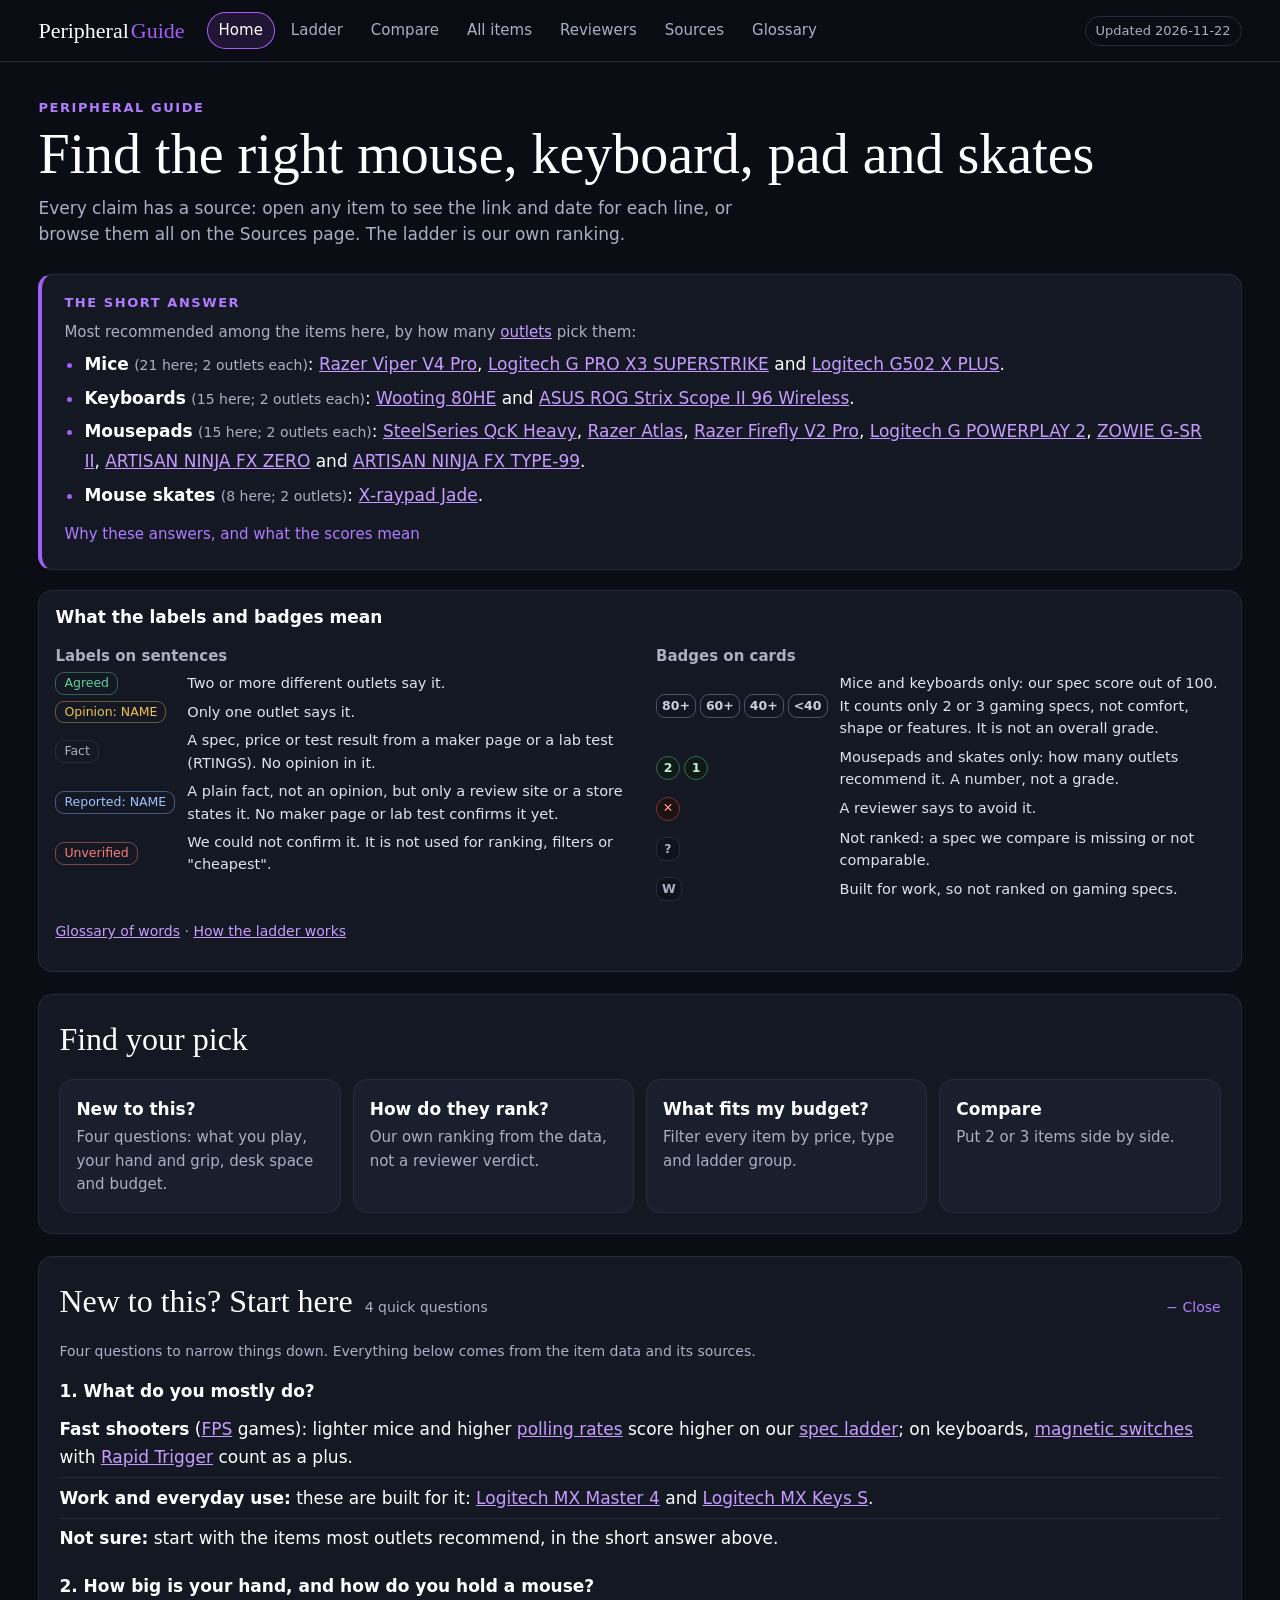
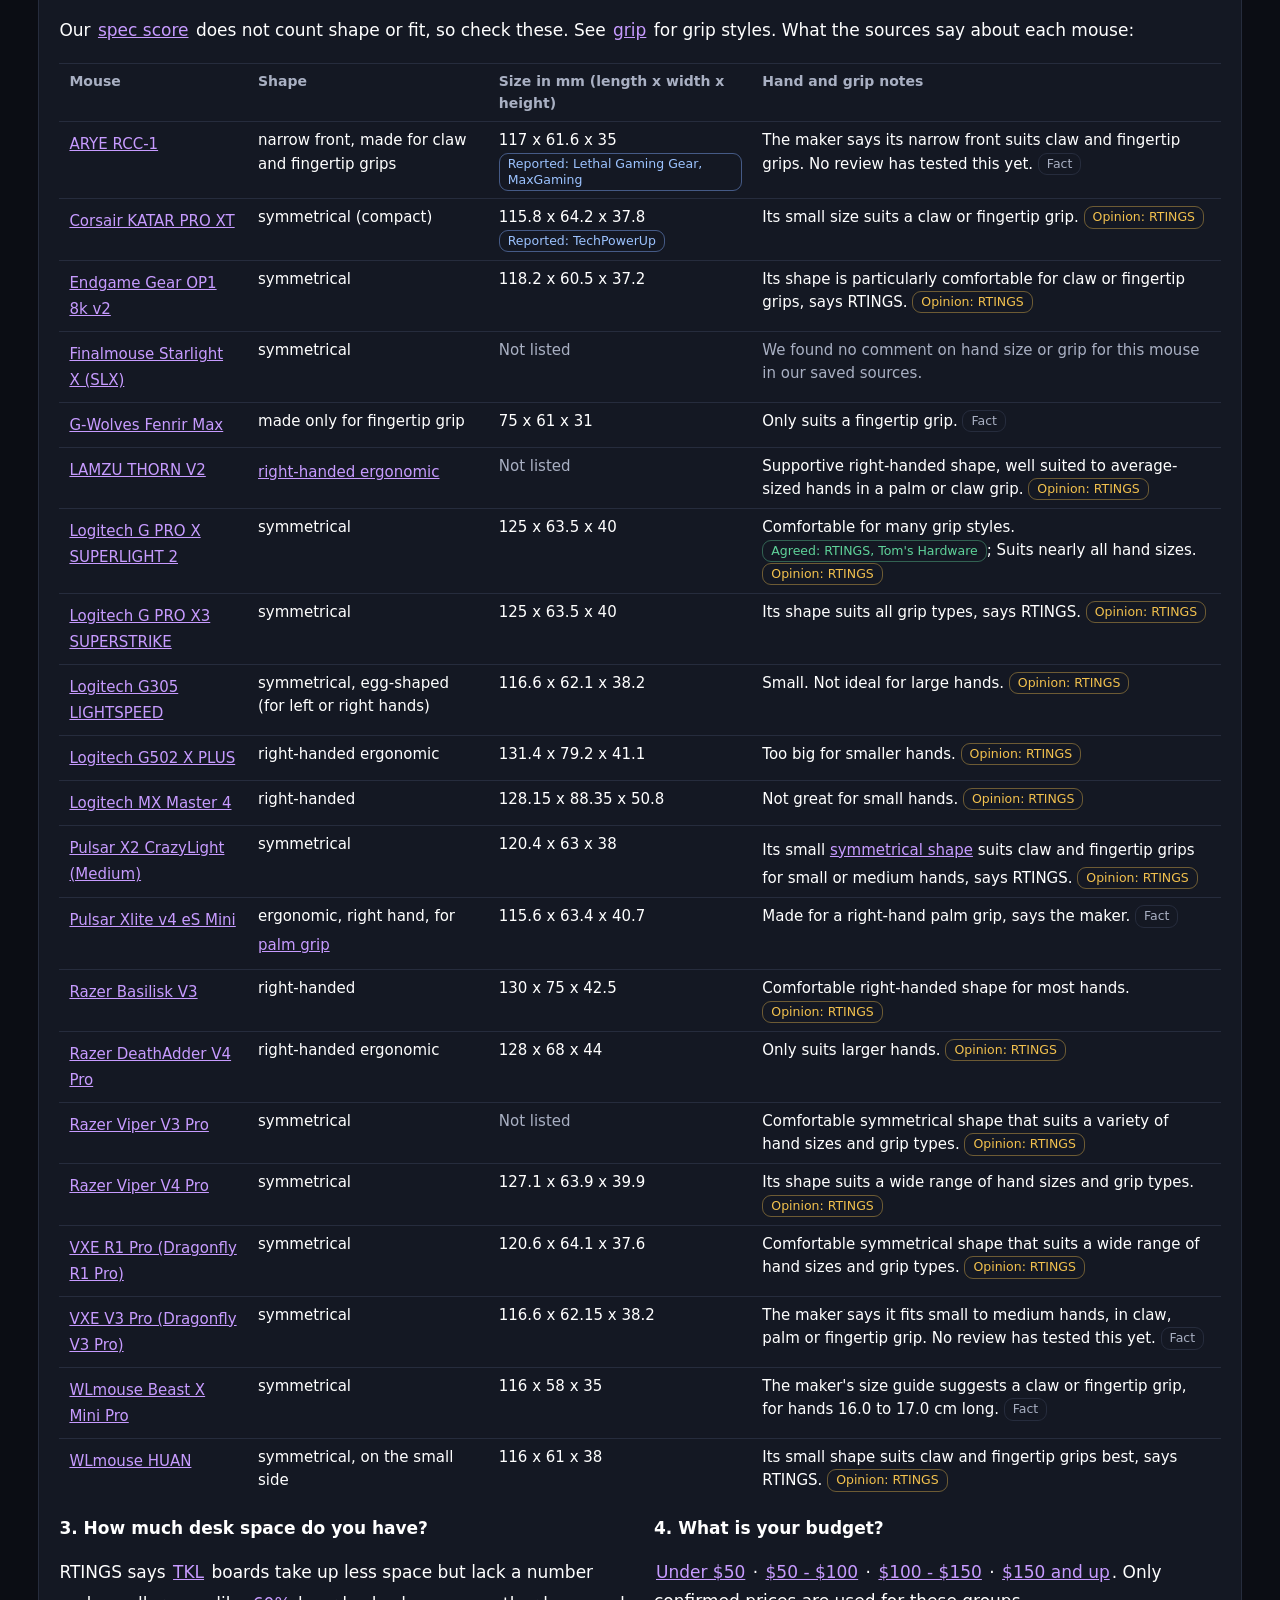
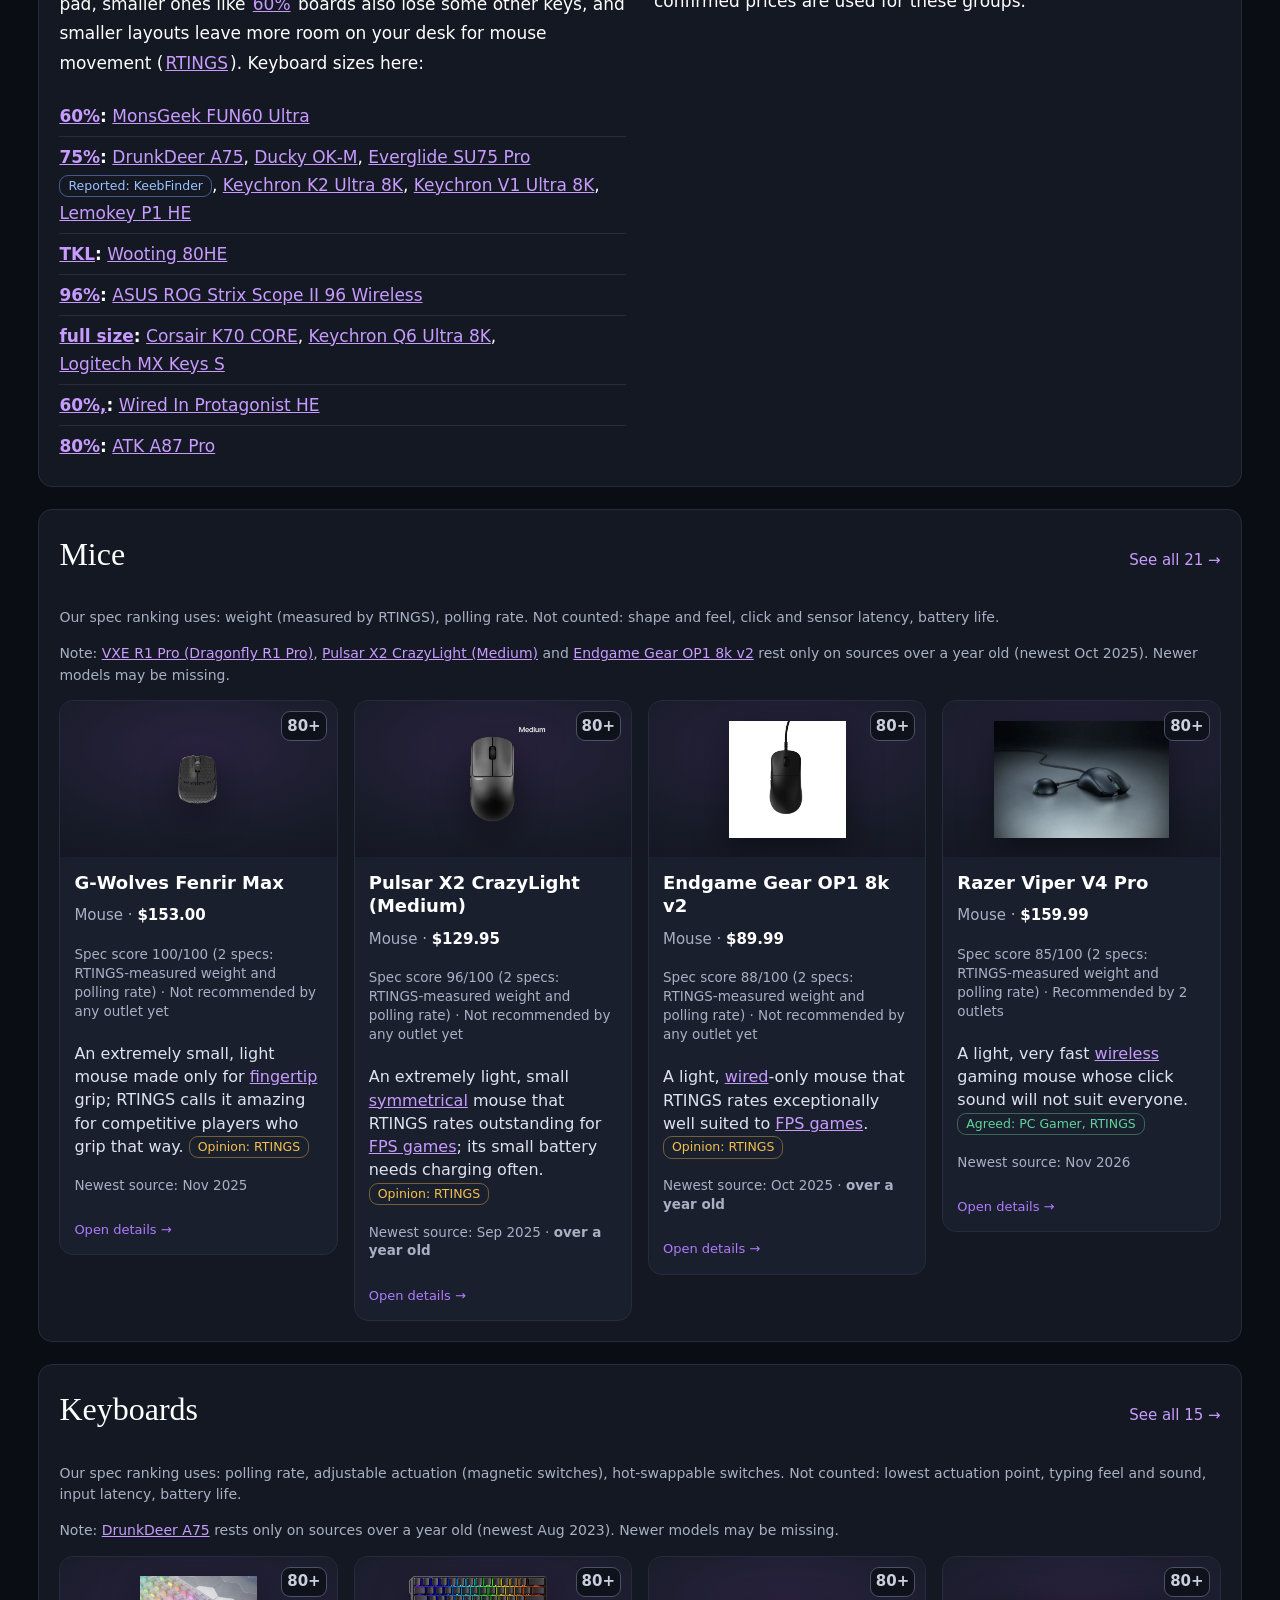
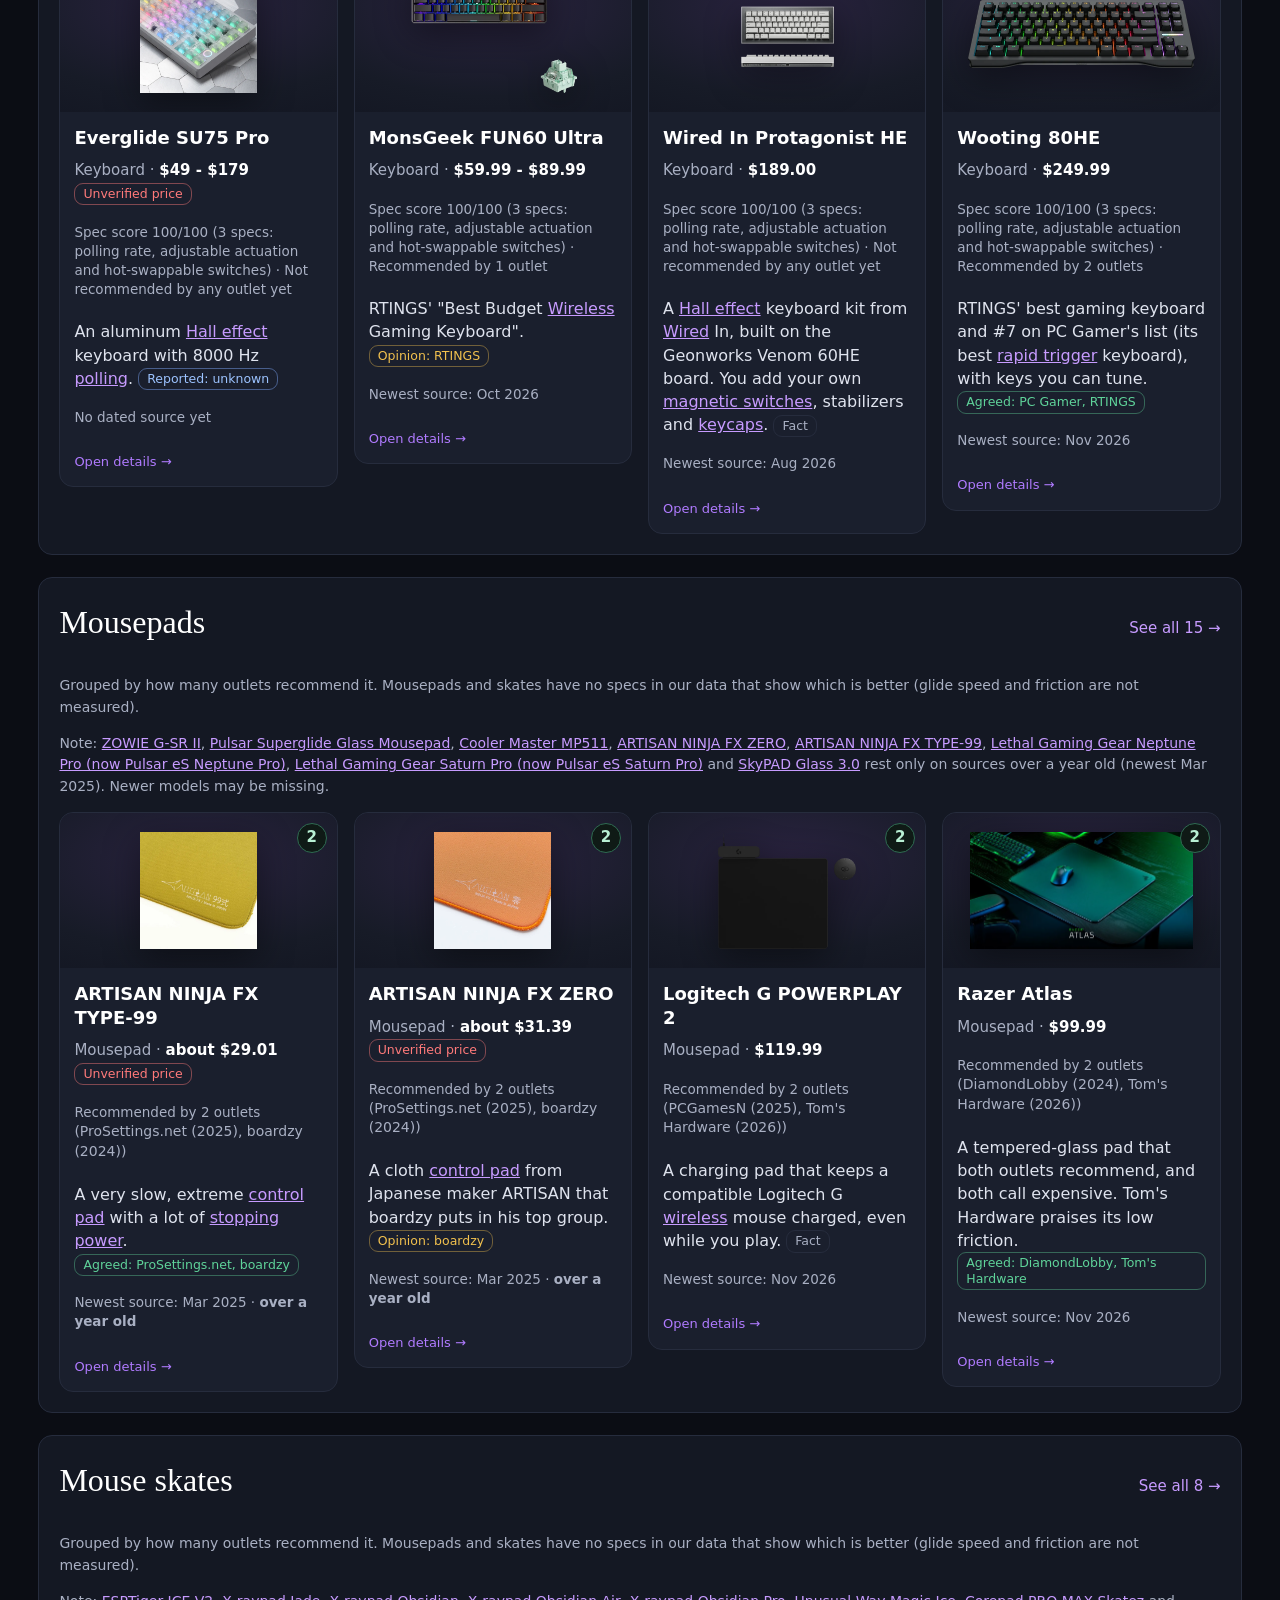
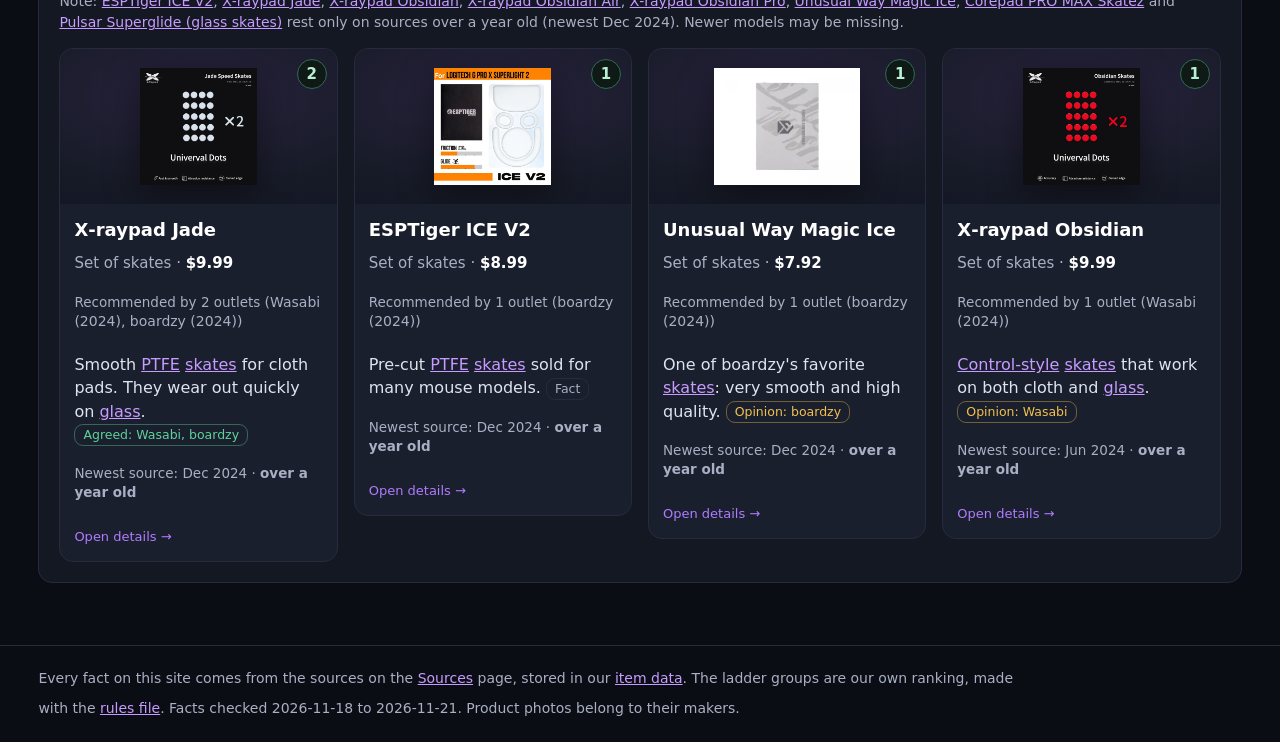
==== commit bcfcbd5d: "Update guide 2026-11-22: SU66 Max, Beast X Mini Pro, Xlite v4 eS Mini, Neptune Pro, ARTISAN Type-99," ====
--- a/index.html
+++ b/index.html
@@ -4,12 +4,12 @@
 <link rel="stylesheet" href="assets/style.css"></head>
 <body data-page="home">
 <header class="top"><div class="top-in"><a class="brand" href="index.html">Peripheral<span>Guide</span></a>
-<button class="menu-btn" type="button" aria-expanded="false" aria-controls="mainnav">Menu</button><nav id="mainnav" aria-label="Main"><a href="index.html" aria-current="page">Home</a><a href="ladder.html">Ladder</a><a href="compare.html">Compare</a><a href="items.html">All items</a><a href="reviewers.html">Reviewers</a><a href="sources.html">Sources</a><a href="glossary.html">Glossary</a></nav><span class="updated">Updated 2026-11-21</span></div></header>
+<button class="menu-btn" type="button" aria-expanded="false" aria-controls="mainnav">Menu</button><nav id="mainnav" aria-label="Main"><a href="index.html" aria-current="page">Home</a><a href="ladder.html">Ladder</a><a href="compare.html">Compare</a><a href="items.html">All items</a><a href="reviewers.html">Reviewers</a><a href="sources.html">Sources</a><a href="glossary.html">Glossary</a></nav><span class="updated">Updated 2026-11-22</span></div></header>
 <main>
 <div class="hero"><p class="label">Peripheral guide</p><h1>Find the right mouse, keyboard, pad and skates</h1><p class="help">Every claim has a source: open any item to see the link and date for each line, or browse them all on the Sources page. The ladder is our own ranking.</p></div>
-<section class="answer" aria-label="Short answer"><h2>The short answer</h2><p class="lead">Most recommended among the items here, by how many <a class="gl" href="glossary.html#outlet" title="Our word for one review site or reviewer, like RTINGS, PC Gamer or boardzy. When an outlet puts an item on its best-of list or in its top group, we say it &quot;recommends&quot; the item. Each outlet counts once, even if it recommends an item in two lists.">outlets</a> pick them:</p><ul><li><b>Mice</b> <span class="small">(19 here; 2 outlets each)</span>: <a href="#" data-open="razer-viper-v4-pro">Razer Viper V4 Pro</a>, <a href="#" data-open="logitech-g-pro-x3-superstrike">Logitech G PRO X3 SUPERSTRIKE</a> and <a href="#" data-open="logitech-g502-x-plus">Logitech G502 X PLUS</a>.</li><li><b>Keyboards</b> <span class="small">(14 here; 2 outlets each)</span>: <a href="#" data-open="wooting-80he">Wooting 80HE</a> and <a href="#" data-open="asus-rog-strix-scope-ii-96-wireless">ASUS ROG Strix Scope II 96 Wireless</a>.</li><li><b>Mousepads</b> <span class="small">(13 here; 2 outlets each)</span>: <a href="#" data-open="steelseries-qck-heavy">SteelSeries QcK Heavy</a>, <a href="#" data-open="razer-atlas">Razer Atlas</a>, <a href="#" data-open="razer-firefly-v2-pro">Razer Firefly V2 Pro</a>, <a href="#" data-open="logitech-powerplay-2">Logitech G POWERPLAY 2</a> and <a href="#" data-open="zowie-g-sr-ii">ZOWIE G‑SR II</a>.</li><li><b>Mouse skates</b> <span class="small">(8 here; 2 outlets)</span>: <a href="#" data-open="xraypad-jade">X‑raypad Jade</a>.</li></ul><details class="more-d"><summary>Why these answers, and what the scores mean</summary><ul><li>Keyboards: top <a class="gl" href="glossary.html#spec-score" title="Our number from 0 to 100 for mice and keyboards. For each spec we compare, we work out the share of the other ranked items it matches or beats, then average those shares. It only counts the specs listed on the Ladder page.">spec score</a>: <a href="#" data-open="wooting-80he">Wooting 80HE</a>, <a href="#" data-open="monsgeek-fun60-ultra">MonsGeek FUN60 Ultra</a> and <a href="#" data-open="everglide-su75-pro">Everglide SU75 Pro</a>. The spec score counts only <a class="gl" href="glossary.html#polling-rate" title="How often a mouse or keyboard sends its input to the PC each second. 8000 Hz (8K) means once every 0.125 milliseconds.">polling rate</a>, adjustable <a class="gl" href="glossary.html#actuation-point" title="How far down you must press a key before it registers.">actuation</a> and <a class="gl" href="glossary.html#hot-swappable" title="You can pull out and change the key switches without soldering.">hot-swappable</a> switches.</li><li>Mice: top spec score: <a href="#" data-open="g-wolves-fenrir-max">G‑Wolves Fenrir Max</a>. The spec score counts only RTINGS-measured weight and polling rate.</li><li><a href="#" data-open="logitech-g502-x-plus">Logitech G502 X PLUS</a> is recommended but has a low spec score. That is not a contradiction: a recommendation is a reviewer's overall view, while our spec score only compares a few gaming specs.</li><li><a href="#" data-open="asus-rog-strix-scope-ii-96-wireless">ASUS ROG Strix Scope II 96 Wireless</a> is recommended but has a low spec score. That is not a contradiction: a recommendation is a reviewer's overall view, while our spec score only compares a few gaming specs.</li><li>Spec scores are ours and count only 2 or 3 specs. A score of 100 means it matches or beats every other ranked item on those specs, not that it is perfect. Counting higher polling as better is our choice. For mice, Tom's Hardware says 1,000 Hz suits most gamers; for keyboards, Tom's Guide and RTINGS say many people will not need or notice more (see <a href="ladder.html#how">How the ladder works</a>).</li><li>These are 54 items we chose, not every product. <a href="sources.html#chosen">How we chose them</a>.</li></ul></details></section>
+<section class="answer" aria-label="Short answer"><h2>The short answer</h2><p class="lead">Most recommended among the items here, by how many <a class="gl" href="glossary.html#outlet" title="Our word for one review site or reviewer, like RTINGS, PC Gamer or boardzy. When an outlet puts an item on its best-of list or in its top group, we say it &quot;recommends&quot; the item. Each outlet counts once, even if it recommends an item in two lists.">outlets</a> pick them:</p><ul><li><b>Mice</b> <span class="small">(21 here; 2 outlets each)</span>: <a href="#" data-open="razer-viper-v4-pro">Razer Viper V4 Pro</a>, <a href="#" data-open="logitech-g-pro-x3-superstrike">Logitech G PRO X3 SUPERSTRIKE</a> and <a href="#" data-open="logitech-g502-x-plus">Logitech G502 X PLUS</a>.</li><li><b>Keyboards</b> <span class="small">(15 here; 2 outlets each)</span>: <a href="#" data-open="wooting-80he">Wooting 80HE</a> and <a href="#" data-open="asus-rog-strix-scope-ii-96-wireless">ASUS ROG Strix Scope II 96 Wireless</a>.</li><li><b>Mousepads</b> <span class="small">(15 here; 2 outlets each)</span>: <a href="#" data-open="steelseries-qck-heavy">SteelSeries QcK Heavy</a>, <a href="#" data-open="razer-atlas">Razer Atlas</a>, <a href="#" data-open="razer-firefly-v2-pro">Razer Firefly V2 Pro</a>, <a href="#" data-open="logitech-powerplay-2">Logitech G POWERPLAY 2</a>, <a href="#" data-open="zowie-g-sr-ii">ZOWIE G‑SR II</a>, <a href="#" data-open="artisan-ninja-fx-zero">ARTISAN NINJA FX ZERO</a> and <a href="#" data-open="artisan-ninja-fx-type-99">ARTISAN NINJA FX TYPE‑99</a>.</li><li><b>Mouse skates</b> <span class="small">(8 here; 2 outlets)</span>: <a href="#" data-open="xraypad-jade">X‑raypad Jade</a>.</li></ul><details class="more-d"><summary>Why these answers, and what the scores mean</summary><ul><li>Keyboards: top <a class="gl" href="glossary.html#spec-score" title="Our number from 0 to 100 for mice and keyboards. For each spec we compare, we work out the share of the other ranked items it matches or beats, then average those shares. It only counts the specs listed on the Ladder page.">spec score</a>: <a href="#" data-open="wooting-80he">Wooting 80HE</a>, <a href="#" data-open="monsgeek-fun60-ultra">MonsGeek FUN60 Ultra</a>, <a href="#" data-open="wired-in-protagonist-he">Wired In Protagonist HE</a> and <a href="#" data-open="everglide-su75-pro">Everglide SU75 Pro</a>. The spec score counts only <a class="gl" href="glossary.html#polling-rate" title="How often a mouse or keyboard sends its input to the PC each second. 8000 Hz (8K) means once every 0.125 milliseconds.">polling rate</a>, adjustable <a class="gl" href="glossary.html#actuation-point" title="How far down you must press a key before it registers.">actuation</a> and <a class="gl" href="glossary.html#hot-swappable" title="You can pull out and change the key switches without soldering.">hot-swappable</a> switches.</li><li>Mice: top spec score: <a href="#" data-open="g-wolves-fenrir-max">G‑Wolves Fenrir Max</a>. The spec score counts only RTINGS-measured weight and polling rate.</li><li><a href="#" data-open="logitech-g502-x-plus">Logitech G502 X PLUS</a> is recommended but has a low spec score. That is not a contradiction: a recommendation is a reviewer's overall view, while our spec score only compares a few gaming specs.</li><li><a href="#" data-open="asus-rog-strix-scope-ii-96-wireless">ASUS ROG Strix Scope II 96 Wireless</a> is recommended but has a low spec score. That is not a contradiction: a recommendation is a reviewer's overall view, while our spec score only compares a few gaming specs.</li><li>Spec scores are ours and count only 2 or 3 specs. A score of 100 means it matches or beats every other ranked item on those specs, not that it is perfect. Counting higher polling as better is our choice. For mice, Tom's Hardware says 1,000 Hz suits most gamers; for keyboards, Tom's Guide and RTINGS say many people will not need or notice more (see <a href="ladder.html#how">How the ladder works</a>).</li><li>These are 59 items we chose, not every product. <a href="sources.html#chosen">How we chose them</a>.</li></ul></details></section>
 <details class="keys"><summary>What the labels and badges mean</summary><div class="keys-in"><div><h3>Labels on sentences</h3><dl><dt><span class="chip agreed">Agreed</span></dt><dd>Two or more different outlets say it.</dd><dt><span class="chip opinion">Opinion: NAME</span></dt><dd>Only one outlet says it.</dd><dt><span class="chip fact">Fact</span></dt><dd>A spec, price or test result from a maker page or a lab test (RTINGS). No opinion in it.</dd><dt><span class="chip reported">Reported: NAME</span></dt><dd>A plain fact, not an opinion, but only a review site or a store states it. No maker page or lab test confirms it yet.</dd><dt><span class="chip unverified">Unverified</span></dt><dd>We could not confirm it. It is not used for ranking, filters or "cheapest".</dd></dl></div><div><h3>Badges on cards</h3><dl><dt><span class="tier t-S" role="img" aria-label="Spec score group 80 to 100">80+</span><span class="tier t-A" role="img" aria-label="Spec score group 60 to 79">60+</span><span class="tier t-B" role="img" aria-label="Spec score group 40 to 59">40+</span><span class="tier t-C" role="img" aria-label="Spec score group under 40">&lt;40</span></dt><dd>Mice and keyboards only: our spec score out of 100. It counts only 2 or 3 gaming specs, not comfort, shape or features. It is not an overall grade.</dd><dt><span class="tier t-SRC" role="img" aria-label="Recommended by 2 outlets">2</span><span class="tier t-SRC" role="img" aria-label="Recommended by 1 outlet">1</span></dt><dd>Mousepads and skates only: how many outlets recommend it. A number, not a grade.</dd><dt><span class="tier t-X" role="img" aria-label="Avoid: a reviewer says to avoid it">✕</span></dt><dd>A reviewer says to avoid it.</dd><dt><span class="tier t-NA" role="img" aria-label="Not ranked">?</span></dt><dd>Not ranked: a spec we compare is missing or not comparable.</dd><dt><span class="tier t-NA" role="img" aria-label="Built for work, not ranked">W</span></dt><dd>Built for work, so not ranked on gaming specs.</dd></dl></div></div><p class="small"><a href="glossary.html">Glossary of words</a> · <a href="ladder.html">How the ladder works</a></p></details>
-<section class="block"><h2>Find your pick</h2><div class="quick"><a class="qbtn" href="#start"><b>New to this?</b><span>Four questions: what you play, your hand and grip, desk space and budget.</span></a><a class="qbtn" href="ladder.html"><b>How do they rank?</b><span>Our own ranking from the data, not a reviewer verdict.</span></a><a class="qbtn" href="items.html"><b>What fits my budget?</b><span>Filter every item by price, type and ladder group.</span></a><a class="qbtn" href="compare.html"><b>Compare</b><span>Put 2 or 3 items side by side.</span></a></div></section><section class="block" id="start"><details class="guide-d"><summary><h2>New to this? Start here</h2><span class="small">4 quick questions</span></summary><p class="small">Four questions to narrow things down. Everything below comes from the item data and its sources.</p><div class="guide"><div class="gq"><h3>1. What do you mostly do?</h3><ul class="plain"><li><b>Fast shooters</b> (<a class="gl" href="glossary.html#fps">FPS</a> games): lighter mice and higher <a class="gl" href="glossary.html#polling-rate">polling rates</a> score higher on our <a href="ladder.html">spec ladder</a>; on keyboards, <a class="gl" href="glossary.html#magnetic-switches">magnetic switches</a> with <a class="gl" href="glossary.html#rapid-trigger">Rapid Trigger</a> count as a plus.</li><li><b>Work and everyday use:</b> these are built for it: <a href="#" data-open="logitech-mx-master-4">Logitech MX Master 4</a> and <a href="#" data-open="logitech-mx-keys-s">Logitech MX Keys S</a>.</li><li><b>Not sure:</b> start with the items most outlets recommend, in the short answer above.</li></ul></div><div class="gq"><h3>2. How big is your hand, and how do you hold a mouse?</h3><p>Our <a class="gl" href="glossary.html#spec-score" title="Our number from 0 to 100 for mice and keyboards. For each spec we compare, we work out the share of the other ranked items it matches or beats, then average those shares. It only counts the specs listed on the Ladder page.">spec score</a> does not count shape or fit, so check these. See <a class="gl" href="glossary.html#grip">grip</a> for grip styles. What the sources say about each mouse:</p><div class="tablewrap"><table class="gt"><thead><tr><th>Mouse</th><th>Shape</th><th>Size in mm (length x width x height)</th><th>Hand and grip notes</th></tr></thead><tbody><tr><td><a href="#" data-open="arye-rcc-1">ARYE RCC‑1</a></td><td>narrow front, made for claw and fingertip grips</td><td>117 x 61.6 x 35 <span class="chip reported" title="Not from a maker page or a lab test">Reported<span class="cn">: Lethal Gaming Gear, MaxGaming</span></span></td><td>The maker says its narrow front suits claw and fingertip grips. No review has tested this yet. <span class="chip fact">Fact</span></td></tr><tr><td><a href="#" data-open="corsair-katar-pro-xt">Corsair KATAR PRO XT</a></td><td>symmetrical (compact)</td><td>115.8 x 64.2 x 37.8 <span class="chip reported" title="Not from a maker page or a lab test">Reported<span class="cn">: TechPowerUp</span></span></td><td>Its small size suits a claw or fingertip grip. <span class="chip opinion">Opinion<span class="cn">: RTINGS</span></span></td></tr><tr><td><a href="#" data-open="endgame-gear-op1-8k-v2">Endgame Gear OP1 8k v2</a></td><td>symmetrical</td><td>118.2 x 60.5 x 37.2</td><td>Its shape is particularly comfortable for claw or fingertip grips, says RTINGS. <span class="chip opinion">Opinion<span class="cn">: RTINGS</span></span></td></tr><tr><td><a href="#" data-open="finalmouse-starlight-x">Finalmouse Starlight X (SLX)</a></td><td>symmetrical</td><td><span class=dash>Not listed</span></td><td><span class="dash">We found no comment on hand size or grip for this mouse in our saved sources.</span></td></tr><tr><td><a href="#" data-open="g-wolves-fenrir-max">G‑Wolves Fenrir Max</a></td><td>made only for fingertip grip</td><td>75 x 61 x 31</td><td>Only suits a fingertip grip. <span class="chip fact">Fact</span></td></tr><tr><td><a href="#" data-open="lamzu-thorn-v2">LAMZU THORN V2</a></td><td><a class="gl" href="glossary.html#ergonomic-shape" title="A mouse shaped for one hand (usually the right) so your hand can rest on it.">right-handed ergonomic</a></td><td><span class=dash>Not listed</span></td><td>Supportive right-handed shape, well suited to average-sized hands in a palm or <a class="gl" href="glossary.html#grip" title="How you hold a mouse. The common grips are palm, claw and fingertip.">claw grip</a>. <span class="chip opinion">Opinion<span class="cn">: RTINGS</span></span></td></tr><tr><td><a href="#" data-open="logitech-g-pro-x-superlight-2">Logitech G PRO X SUPERLIGHT 2</a></td><td>symmetrical</td><td>125 x 63.5 x 40</td><td>Comfortable for many grip styles. <span class="chip agreed">Agreed<span class="cn">: RTINGS, Tom&#x27;s Hardware</span></span>; Suits nearly all hand sizes. <span class="chip opinion">Opinion<span class="cn">: RTINGS</span></span></td></tr><tr><td><a href="#" data-open="logitech-g-pro-x3-superstrike">Logitech G PRO X3 SUPERSTRIKE</a></td><td>symmetrical</td><td>125 x 63.5 x 40</td><td>Its shape suits all grip types, says RTINGS. <span class="chip opinion">Opinion<span class="cn">: RTINGS</span></span></td></tr><tr><td><a href="#" data-open="logitech-g305-lightspeed">Logitech G305 LIGHTSPEED</a></td><td>symmetrical, egg-shaped (for left or right hands)</td><td>116.6 x 62.1 x 38.2</td><td>Small. Not ideal for large hands. <span class="chip opinion">Opinion<span class="cn">: RTINGS</span></span></td></tr><tr><td><a href="#" data-open="logitech-g502-x-plus">Logitech G502 X PLUS</a></td><td>right-handed ergonomic</td><td>131.4 x 79.2 x 41.1</td><td>Too big for smaller hands. <span class="chip opinion">Opinion<span class="cn">: RTINGS</span></span></td></tr><tr><td><a href="#" data-open="logitech-mx-master-4">Logitech MX Master 4</a></td><td>right-handed</td><td>128.15 x 88.35 x 50.8</td><td>Not great for small hands. <span class="chip opinion">Opinion<span class="cn">: RTINGS</span></span></td></tr><tr><td><a href="#" data-open="pulsar-x2-crazylight">Pulsar X2 CrazyLight (Medium)</a></td><td>symmetrical</td><td>120.4 x 63 x 38</td><td>Its small <a class="gl" href="glossary.html#symmetrical-shape" title="The left and right sides of the mouse match, so the shape suits either hand. Side buttons can still be on one side only.">symmetrical shape</a> suits claw and fingertip grips for small or medium hands, says RTINGS. <span class="chip opinion">Opinion<span class="cn">: RTINGS</span></span></td></tr><tr><td><a href="#" data-open="razer-basilisk-v3">Razer Basilisk V3</a></td><td>right-handed</td><td>130 x 75 x 42.5</td><td>Comfortable right-handed shape for most hands. <span class="chip opinion">Opinion<span class="cn">: RTINGS</span></span></td></tr><tr><td><a href="#" data-open="razer-deathadder-v4-pro">Razer DeathAdder V4 Pro</a></td><td>right-handed ergonomic</td><td>128 x 68 x 44</td><td>Only suits larger hands. <span class="chip opinion">Opinion<span class="cn">: RTINGS</span></span></td></tr><tr><td><a href="#" data-open="razer-viper-v3-pro">Razer Viper V3 Pro</a></td><td>symmetrical</td><td><span class=dash>Not listed</span></td><td>Comfortable symmetrical shape that suits a variety of hand sizes and grip types. <span class="chip opinion">Opinion<span class="cn">: RTINGS</span></span></td></tr><tr><td><a href="#" data-open="razer-viper-v4-pro">Razer Viper V4 Pro</a></td><td>symmetrical</td><td>127.1 x 63.9 x 39.9</td><td>Its shape suits a wide range of hand sizes and grip types. <span class="chip opinion">Opinion<span class="cn">: RTINGS</span></span></td></tr><tr><td><a href="#" data-open="vxe-r1-pro">VXE R1 Pro (Dragonfly R1 Pro)</a></td><td>symmetrical</td><td>120.6 x 64.1 x 37.6</td><td>Comfortable symmetrical shape that suits a wide range of hand sizes and grip types. <span class="chip opinion">Opinion<span class="cn">: RTINGS</span></span></td></tr><tr><td><a href="#" data-open="vxe-v3-pro">VXE V3 Pro (Dragonfly V3 Pro)</a></td><td>symmetrical</td><td>116.6 x 62.15 x 38.2</td><td>The maker says it fits small to medium hands, in claw, palm or fingertip grip. No review has tested this yet. <span class="chip fact">Fact</span></td></tr><tr><td><a href="#" data-open="wlmouse-huan">WLmouse HUAN</a></td><td>symmetrical, on the small side</td><td>116 x 61 x 38</td><td>Its small shape suits claw and fingertip grips best, says RTINGS. <span class="chip opinion">Opinion<span class="cn">: RTINGS</span></span></td></tr></tbody></table></div></div><div class="gq"><h3>3. How much desk space do you have?</h3><p>RTINGS says <a class="gl" href="glossary.html#tenkeyless-tkl" title="A keyboard without the number pad on the right.">TKL</a> boards take up less space but lack a number pad, smaller ones like <a class="gl" href="glossary.html#60-layout" title="The smallest common layout: no number pad, function row, navigation keys or arrow keys.">60%</a> boards also lose some other keys, and smaller layouts leave more room on your desk for mouse movement (<a href="https://www.rtings.com/keyboard/reviews/best/keyboard" target="_blank" rel="noopener">RTINGS</a>). Keyboard sizes here:</p><ul class="plain"><li><b><a class="gl" href="glossary.html#60-layout">60%</a>:</b> <a href="#" data-open="monsgeek-fun60-ultra">MonsGeek FUN60 Ultra</a></li><li><b><a class="gl" href="glossary.html#75-layout">75%</a>:</b> <a href="#" data-open="drunkdeer-a75">DrunkDeer A75</a>, <a href="#" data-open="ducky-ok-m">Ducky OK‑M</a>, <a href="#" data-open="everglide-su75-pro">Everglide SU75 Pro</a> <span class="chip reported" title="Not from a maker page or a lab test">Reported<span class="cn">: KeebFinder</span></span>, <a href="#" data-open="keychron-k2-ultra-8k">Keychron K2 Ultra 8K</a>, <a href="#" data-open="keychron-v1-ultra-8k">Keychron V1 Ultra 8K</a>, <a href="#" data-open="lemokey-p1-he">Lemokey P1 HE</a></li><li><b><a class="gl" href="glossary.html#tenkeyless-tkl">TKL</a>:</b> <a href="#" data-open="wooting-80he">Wooting 80HE</a></li><li><b><a class="gl" href="glossary.html#96-layout">96%</a>:</b> <a href="#" data-open="asus-rog-strix-scope-ii-96-wireless">ASUS ROG Strix Scope II 96 Wireless</a></li><li><b><a class="gl" href="glossary.html#full-size">full size</a>:</b> <a href="#" data-open="corsair-k70-core">Corsair K70 CORE</a>, <a href="#" data-open="keychron-q6-ultra-8k">Keychron Q6 Ultra 8K</a>, <a href="#" data-open="logitech-mx-keys-s">Logitech MX Keys S</a></li><li><b><a class="gl" href="glossary.html#80">80%</a>:</b> <a href="#" data-open="atk-a87-pro">ATK A87 Pro</a></li></ul></div><div class="gq"><h3>4. What is your budget?</h3><p><a href="items.html?band=Under%20%2450">Under $50</a> · <a href="items.html?band=%2450%20-%20%24100">$50 - $100</a> · <a href="items.html?band=%24100%20-%20%24150">$100 - $150</a> · <a href="items.html?band=%24150%20and%20up">$150 and up</a>. Only confirmed prices are used for these groups.</p></div></div></details></section><section class="block"><div class="block-head"><h2>Mice</h2><a class="more" href="items.html?cat=mouse">See all 19 →</a></div><p class="small">Our spec ranking uses: weight (measured by RTINGS), polling rate. Not counted: shape and feel, click and sensor latency, battery life.</p><p class="small warn">Note: <a href="#" data-open="vxe-r1-pro">VXE R1 Pro (Dragonfly R1 Pro)</a>, <a href="#" data-open="pulsar-x2-crazylight">Pulsar X2 CrazyLight (Medium)</a> and <a href="#" data-open="endgame-gear-op1-8k-v2">Endgame Gear OP1 8k v2</a> rest only on sources over a year old (newest Oct 2025). Newer models may be missing.</p><div class="grid home-grid"><article class="card" data-id="g-wolves-fenrir-max" data-cat="mouse" data-tier="S" data-price="153.0" data-band="$150 and up" data-name="G-Wolves Fenrir Max" data-search="g-wolves fenrir max g-wolves mouse an extremely small, light mouse made only for fingertip grip; rtings calls it amazing for competitive players who grip that way." ><div class="pic-wrap"><div class="pic-box photo fit-contain"><img class="pic" src="img/g-wolves-fenrir-max.webp" alt="G-Wolves Fenrir Max" loading="lazy" decoding="async"></div><span class="tier t-S" title="Spec score 80 to 100" role="img" aria-label="Spec score group 80 to 100">80+</span></div><div class="card-body"><h3><a href="#" class="card-link" data-open="g-wolves-fenrir-max">G‑Wolves Fenrir Max</a></h3><p class="meta">Mouse · <b>$153.00</b></p><p class="tierline">Spec score 100/100 (2 specs<span class="long">: RTINGS-measured weight and polling rate</span>) · Not recommended by any outlet yet</p><p class="verdict">An extremely small, light mouse made only for <a class="gl" href="glossary.html#grip" title="How you hold a mouse. The common grips are palm, claw and fingertip.">fingertip</a> grip; RTINGS calls it amazing for competitive players who grip that way. <span class="chip opinion">Opinion<span class="cn">: RTINGS</span></span></p><p class="dated" title="Newest date on its sources: a review, video or best-of list update">Newest source: Nov 2025</p><p class="open">Open details →</p></div></article><article class="card" data-id="pulsar-x2-crazylight" data-cat="mouse" data-tier="S" data-price="129.95" data-band="$100 - $150" data-name="Pulsar X2 CrazyLight (Medium)" data-search="pulsar x2 crazylight (medium) pulsar mouse an extremely light, small symmetrical mouse that rtings rates outstanding for fps games; its small battery needs charging often." ><div class="pic-wrap"><div class="pic-box photo fit-contain"><img class="pic" src="img/pulsar-x2-crazylight.webp" alt="Pulsar X2 CrazyLight (Medium)" loading="lazy" decoding="async"></div><span class="tier t-S" title="Spec score 80 to 100" role="img" aria-label="Spec score group 80 to 100">80+</span></div><div class="card-body"><h3><a href="#" class="card-link" data-open="pulsar-x2-crazylight">Pulsar X2 CrazyLight (Medium)</a></h3><p class="meta">Mouse · <b>$129.95</b></p><p class="tierline">Spec score 96/100 (2 specs<span class="long">: RTINGS-measured weight and polling rate</span>) · Not recommended by any outlet yet</p><p class="verdict">An extremely light, small <a class="gl" href="glossary.html#symmetrical-shape" title="The left and right sides of the mouse match, so the shape suits either hand. Side buttons can still be on one side only.">symmetrical</a> mouse that RTINGS rates outstanding for <a class="gl" href="glossary.html#fps" title="Short for first-person shooter: fast games where you aim through your character&#x27;s eyes, such as Overwatch 2 or Apex Legends.">FPS games</a>; its small battery needs charging often. <span class="chip opinion">Opinion<span class="cn">: RTINGS</span></span></p><p class="dated old" title="Newest date on its sources: a review, video or best-of list update">Newest source: Sep 2025 · <b>over a year old</b></p><p class="open">Open details →</p></div></article><article class="card" data-id="endgame-gear-op1-8k-v2" data-cat="mouse" data-tier="S" data-price="89.99" data-band="$50 - $100" data-name="Endgame Gear OP1 8k v2" data-search="endgame gear op1 8k v2 endgame gear mouse a light, wired-only mouse that rtings rates exceptionally well suited to fps games." ><div class="pic-wrap"><div class="pic-box photo fit-contain"><img class="pic" src="img/endgame-gear-op1-8k-v2.webp" alt="Endgame Gear OP1 8k v2" loading="lazy" decoding="async"></div><span class="tier t-S" title="Spec score 80 to 100" role="img" aria-label="Spec score group 80 to 100">80+</span></div><div class="card-body"><h3><a href="#" class="card-link" data-open="endgame-gear-op1-8k-v2">Endgame Gear OP1 8k v2</a></h3><p class="meta">Mouse · <b>$89.99</b></p><p class="tierline">Spec score 88/100 (2 specs<span class="long">: RTINGS-measured weight and polling rate</span>) · Not recommended by any outlet yet</p><p class="verdict">A light, <a class="gl" href="glossary.html#wired-and-wireless" title="Wired: it plugs into your PC with a cable. Wireless: it connects through a small USB receiver or Bluetooth.">wired</a>-only mouse that RTINGS rates exceptionally well suited to <a class="gl" href="glossary.html#fps" title="Short for first-person shooter: fast games where you aim through your character&#x27;s eyes, such as Overwatch 2 or Apex Legends.">FPS games</a>. <span class="chip opinion">Opinion<span class="cn">: RTINGS</span></span></p><p class="dated old" title="Newest date on its sources: a review, video or best-of list update">Newest source: Oct 2025 · <b>over a year old</b></p><p class="open">Open details →</p></div></article><article class="card" data-id="razer-viper-v4-pro" data-cat="mouse" data-tier="S" data-price="159.99" data-band="$150 and up" data-name="Razer Viper V4 Pro" data-search="razer viper v4 pro razer mouse a light, very fast wireless gaming mouse whose click sound will not suit everyone." ><div class="pic-wrap"><div class="pic-box photo fit-contain"><img class="pic" src="img/razer-viper-v4-pro.webp" alt="Razer Viper V4 Pro" loading="lazy" decoding="async"></div><span class="tier t-S" title="Spec score 80 to 100" role="img" aria-label="Spec score group 80 to 100">80+</span></div><div class="card-body"><h3><a href="#" class="card-link" data-open="razer-viper-v4-pro">Razer Viper V4 Pro</a></h3><p class="meta">Mouse · <b>$159.99</b></p><p class="tierline">Spec score 85/100 (2 specs<span class="long">: RTINGS-measured weight and polling rate</span>) · Recommended by 2 outlets</p><p class="verdict">A light, very fast <a class="gl" href="glossary.html#wired-and-wireless" title="Wired: it plugs into your PC with a cable. Wireless: it connects through a small USB receiver or Bluetooth.">wireless</a> gaming mouse whose click sound will not suit everyone. <span class="chip agreed">Agreed<span class="cn">: PC Gamer, RTINGS</span></span></p><p class="dated" title="Newest date on its sources: a review, video or best-of list update">Newest source: Nov 2026</p><p class="open">Open details →</p></div></article></div></section><section class="block"><div class="block-head"><h2>Keyboards</h2><a class="more" href="items.html?cat=keyboard">See all 14 →</a></div><p class="small">Our spec ranking uses: polling rate, adjustable actuation (magnetic switches), hot-swappable switches. Not counted: lowest actuation point, typing feel and sound, input latency, battery life.</p><p class="small warn">Note: <a href="#" data-open="drunkdeer-a75">DrunkDeer A75</a> rests only on sources over a year old (newest Aug 2023). Newer models may be missing.</p><div class="grid home-grid"><article class="card" data-id="everglide-su75-pro" data-cat="keyboard" data-tier="S" data-price="" data-band="unverified" data-name="Everglide SU75 Pro" data-search="everglide su75 pro everglide keyboard an aluminum hall effect keyboard with 8000 hz polling." ><div class="pic-wrap"><div class="pic-box photo fit-contain"><img class="pic" src="img/everglide-su75-pro.webp" alt="Everglide SU75 Pro" loading="lazy" decoding="async"></div><span class="tier t-S" title="Spec score 80 to 100" role="img" aria-label="Spec score group 80 to 100">80+</span></div><div class="card-body"><h3><a href="#" class="card-link" data-open="everglide-su75-pro">Everglide SU75 Pro</a></h3><p class="meta">Keyboard · <b>$49 - $179</b> <span class="chip unverified">Unverified price</span></p><p class="tierline">Spec score 100/100 (3 specs<span class="long">: polling rate, adjustable actuation and hot-swappable switches</span>) · Not recommended by any outlet yet</p><p class="verdict">An aluminum <a class="gl" href="glossary.html#hall-effect-switches" title="A kind of magnetic switch. Magnets and sensors detect how far each key is pressed, so you can set the actuation point of each key.">Hall effect</a> keyboard with 8000 Hz <a class="gl" href="glossary.html#polling-rate" title="How often a mouse or keyboard sends its input to the PC each second. 8000 Hz (8K) means once every 0.125 milliseconds.">polling</a>. <span class="chip reported">Reported<span class="cn">: unknown</span></span></p><p class="dated">No dated source yet</p><p class="open">Open details →</p></div></article><article class="card" data-id="monsgeek-fun60-ultra" data-cat="keyboard" data-tier="S" data-price="59.99" data-band="$50 - $100" data-name="MonsGeek FUN60 Ultra" data-search="monsgeek fun60 ultra monsgeek keyboard rtings&#x27; &quot;best budget wireless gaming keyboard&quot;." ><div class="pic-wrap"><div class="pic-box photo fit-contain"><img class="pic" src="img/monsgeek-fun60-ultra.webp" alt="MonsGeek FUN60 Ultra" loading="lazy" decoding="async"></div><span class="tier t-S" title="Spec score 80 to 100" role="img" aria-label="Spec score group 80 to 100">80+</span></div><div class="card-body"><h3><a href="#" class="card-link" data-open="monsgeek-fun60-ultra">MonsGeek FUN60 Ultra</a></h3><p class="meta">Keyboard · <b>$59.99 - $89.99</b></p><p class="tierline">Spec score 100/100 (3 specs<span class="long">: polling rate, adjustable actuation and hot-swappable switches</span>) · Recommended by 1 outlet</p><p class="verdict">RTINGS&#x27; &quot;Best Budget <a class="gl" href="glossary.html#wired-and-wireless" title="Wired: it plugs into your PC with a cable. Wireless: it connects through a small USB receiver or Bluetooth.">Wireless</a> Gaming Keyboard&quot;. <span class="chip opinion">Opinion<span class="cn">: RTINGS</span></span></p><p class="dated" title="Newest date on its sources: a review, video or best-of list update">Newest source: Oct 2026</p><p class="open">Open details →</p></div></article><article class="card" data-id="wooting-80he" data-cat="keyboard" data-tier="S" data-price="249.99" data-band="$150 and up" data-name="Wooting 80HE" data-search="wooting 80he wooting keyboard rtings&#x27; best gaming keyboard and #7 on pc gamer&#x27;s list (its best rapid trigger keyboard), with keys you can tune." ><div class="pic-wrap"><div class="pic-box photo fit-contain"><img class="pic" src="img/wooting-80he.webp" alt="Wooting 80HE" loading="lazy" decoding="async"></div><span class="tier t-S" title="Spec score 80 to 100" role="img" aria-label="Spec score group 80 to 100">80+</span></div><div class="card-body"><h3><a href="#" class="card-link" data-open="wooting-80he">Wooting 80HE</a></h3><p class="meta">Keyboard · <b>$249.99</b></p><p class="tierline">Spec score 100/100 (3 specs<span class="long">: polling rate, adjustable actuation and hot-swappable switches</span>) · Recommended by 2 outlets</p><p class="verdict">RTINGS&#x27; best gaming keyboard and #7 on PC Gamer&#x27;s list (its best <a class="gl" href="glossary.html#rapid-trigger" title="A feature where a key (or mouse click) resets as soon as you lift it a little, instead of at a fixed reset point.">rapid trigger</a> keyboard), with keys you can tune. <span class="chip agreed">Agreed<span class="cn">: PC Gamer, RTINGS</span></span></p><p class="dated" title="Newest date on its sources: a review, video or best-of list update">Newest source: Nov 2026</p><p class="open">Open details →</p></div></article><article class="card" data-id="keychron-k2-ultra-8k" data-cat="keyboard" data-tier="S" data-price="119.99" data-band="$100 - $150" data-name="Keychron K2 Ultra 8K" data-search="keychron k2 ultra 8k keychron keyboard a well-built 75% wireless keyboard that rtings calls suitable for everyday browsing, work or even competitive gaming." ><div class="pic-wrap"><div class="pic-box photo fit-contain"><img class="pic" src="img/keychron-k2-ultra-8k.webp" alt="Keychron K2 Ultra 8K" loading="lazy" decoding="async"></div><span class="tier t-S" title="Spec score 80 to 100" role="img" aria-label="Spec score group 80 to 100">80+</span></div><div class="card-body"><h3><a href="#" class="card-link" data-open="keychron-k2-ultra-8k">Keychron K2 Ultra 8K</a></h3><p class="meta">Keyboard · <b>$119.99</b></p><p class="tierline">Spec score 83/100 (3 specs<span class="long">: polling rate, adjustable actuation and hot-swappable switches</span>) · Recommended by 1 outlet</p><p class="verdict">A well-built <a class="gl" href="glossary.html#75-layout" title="A compact keyboard with no number pad and fewer navigation keys, but it keeps the arrow keys and function row.">75%</a> <a class="gl" href="glossary.html#wired-and-wireless" title="Wired: it plugs into your PC with a cable. Wireless: it connects through a small USB receiver or Bluetooth.">wireless</a> keyboard that RTINGS calls suitable for everyday browsing, work or even competitive gaming. <span class="chip opinion">Opinion<span class="cn">: RTINGS</span></span></p><p class="dated" title="Newest date on its sources: a review, video or best-of list update">Newest source: Nov 2026</p><p class="open">Open details →</p></div></article></div></section><section class="block"><div class="block-head"><h2>Mousepads</h2><a class="more" href="items.html?cat=mousepad">See all 13 →</a></div><p class="small">Grouped by how many outlets recommend it. Mousepads and skates have no specs in our data that show which is better (glide speed and friction are not measured).</p><p class="small warn">Note: <a href="#" data-open="zowie-g-sr-ii">ZOWIE G‑SR II</a>, <a href="#" data-open="pulsar-superglide-glass-pad">Pulsar Superglide Glass Mousepad</a>, <a href="#" data-open="cooler-master-mp511">Cooler Master MP511</a>, <a href="#" data-open="artisan-ninja-fx-zero">ARTISAN NINJA FX ZERO</a>, <a href="#" data-open="lgg-saturn-pro">Lethal Gaming Gear Saturn Pro (now Pulsar eS Saturn Pro)</a> and <a href="#" data-open="skypad-glass-3">SkyPAD Glass 3.0</a> rest only on sources over a year old (newest Oct 2024). Newer models may be missing.</p><div class="grid home-grid"><article class="card" data-id="logitech-powerplay-2" data-cat="mousepad" data-tier="2" data-price="119.99" data-band="$100 - $150" data-name="Logitech G POWERPLAY 2" data-search="logitech g powerplay 2 logitech mousepad a charging pad that keeps a compatible logitech g wireless mouse charged, even while you play." ><div class="pic-wrap"><div class="pic-box photo fit-contain"><img class="pic" src="img/logitech-powerplay-2.webp" alt="Logitech G POWERPLAY 2" loading="lazy" decoding="async"></div><span class="tier t-SRC" title="Recommended by 2 outlets" role="img" aria-label="Recommended by 2 outlets">2</span></div><div class="card-body"><h3><a href="#" class="card-link" data-open="logitech-powerplay-2">Logitech G POWERPLAY 2</a></h3><p class="meta">Mousepad · <b>$119.99</b></p><p class="tierline">Recommended by 2 outlets <span class="small">(PCGamesN (2025), Tom&#x27;s Hardware (2026))</span></p><p class="verdict">A charging pad that keeps a compatible Logitech G <a class="gl" href="glossary.html#wired-and-wireless" title="Wired: it plugs into your PC with a cable. Wireless: it connects through a small USB receiver or Bluetooth.">wireless</a> mouse charged, even while you play. <span class="chip fact">Fact</span></p><p class="dated" title="Newest date on its sources: a review, video or best-of list update">Newest source: Nov 2026</p><p class="open">Open details →</p></div></article><article class="card" data-id="razer-atlas" data-cat="mousepad" data-tier="2" data-price="99.99" data-band="$50 - $100" data-name="Razer Atlas" data-search="razer atlas razer mousepad a tempered-glass pad that both outlets recommend, and both call expensive. tom&#x27;s hardware praises its low friction." ><div class="pic-wrap"><div class="pic-box photo fit-contain"><img class="pic" src="img/razer-atlas.webp" alt="Razer Atlas" loading="lazy" decoding="async"></div><span class="tier t-SRC" title="Recommended by 2 outlets" role="img" aria-label="Recommended by 2 outlets">2</span></div><div class="card-body"><h3><a href="#" class="card-link" data-open="razer-atlas">Razer Atlas</a></h3><p class="meta">Mousepad · <b>$99.99</b></p><p class="tierline">Recommended by 2 outlets <span class="small">(DiamondLobby (2024), Tom&#x27;s Hardware (2026))</span></p><p class="verdict">A tempered-glass pad that both outlets recommend, and both call expensive. Tom&#x27;s Hardware praises its low friction. <span class="chip agreed">Agreed<span class="cn">: DiamondLobby, Tom&#x27;s Hardware</span></span></p><p class="dated" title="Newest date on its sources: a review, video or best-of list update">Newest source: Nov 2026</p><p class="open">Open details →</p></div></article><article class="card" data-id="razer-firefly-v2-pro" data-cat="mousepad" data-tier="2" data-price="99.99" data-band="$50 - $100" data-name="Razer Firefly V2 Pro" data-search="razer firefly v2 pro razer mousepad a hard rgb pad that lights the whole surface, picked by tom&#x27;s hardware and pcgamesn." ><div class="pic-wrap"><div class="pic-box photo fit-contain"><img class="pic" src="img/razer-firefly-v2-pro.webp" alt="Razer Firefly V2 Pro" loading="lazy" decoding="async"></div><span class="tier t-SRC" title="Recommended by 2 outlets" role="img" aria-label="Recommended by 2 outlets">2</span></div><div class="card-body"><h3><a href="#" class="card-link" data-open="razer-firefly-v2-pro">Razer Firefly V2 Pro</a></h3><p class="meta">Mousepad · <b>$99.99</b></p><p class="tierline">Recommended by 2 outlets <span class="small">(PCGamesN (2025), Tom&#x27;s Hardware (2026))</span></p><p class="verdict">A hard <a class="gl" href="glossary.html#rgb" title="Colour lighting on a mouse, keyboard or pad that you can change.">RGB</a> pad that lights the whole surface, picked by Tom&#x27;s Hardware and PCGamesN. <span class="chip agreed">Agreed<span class="cn">: PCGamesN, Tom&#x27;s Hardware</span></span></p><p class="dated" title="Newest date on its sources: a review, video or best-of list update">Newest source: Nov 2026</p><p class="open">Open details →</p></div></article><article class="card" data-id="steelseries-qck-heavy" data-cat="mousepad" data-tier="2" data-price="34.99" data-band="Under $50" data-name="SteelSeries QcK Heavy" data-search="steelseries qck heavy steelseries mousepad a durable cloth pad. tom&#x27;s hardware calls it extra-thick and its best pad for most people; diamondlobby calls it the best pad for every type of gamer." ><div class="pic-wrap"><div class="pic-box photo fit-contain"><img class="pic" src="img/steelseries-qck-heavy.webp" alt="SteelSeries QcK Heavy" loading="lazy" decoding="async"></div><span class="tier t-SRC" title="Recommended by 2 outlets" role="img" aria-label="Recommended by 2 outlets">2</span></div><div class="card-body"><h3><a href="#" class="card-link" data-open="steelseries-qck-heavy">SteelSeries QcK Heavy</a></h3><p class="meta">Mousepad · <b>$34.99</b> <span class="psize">(XXL size)</span></p><p class="tierline">Recommended by 2 outlets <span class="small">(DiamondLobby (2024), Tom&#x27;s Hardware (2026))</span></p><p class="verdict">A durable cloth pad. Tom&#x27;s Hardware calls it extra-thick and its best pad for most people; DiamondLobby calls it the best pad for every type of gamer. <span class="chip agreed">Agreed<span class="cn">: DiamondLobby, Tom&#x27;s Hardware</span></span></p><p class="dated" title="Newest date on its sources: a review, video or best-of list update">Newest source: Nov 2026</p><p class="open">Open details →</p></div></article></div></section><section class="block"><div class="block-head"><h2>Mouse skates</h2><a class="more" href="items.html?cat=skates">See all 8 →</a></div><p class="small">Grouped by how many outlets recommend it. Mousepads and skates have no specs in our data that show which is better (glide speed and friction are not measured).</p><p class="small warn">Note: <a href="#" data-open="esptiger-ice-v2">ESPTiger ICE V2</a>, <a href="#" data-open="xraypad-jade">X‑raypad Jade</a>, <a href="#" data-open="xraypad-obsidian">X‑raypad Obsidian</a>, <a href="#" data-open="xraypad-obsidian-air">X‑raypad Obsidian Air</a>, <a href="#" data-open="xraypad-obsidian-pro">X‑raypad Obsidian Pro</a>, <a href="#" data-open="unusual-way-magic-ice">Unusual Way Magic Ice</a>, <a href="#" data-open="corepad-skatez-pro-max">Corepad PRO MAX Skatez</a> and <a href="#" data-open="pulsar-superglide-skates">Pulsar Superglide (glass skates)</a> rest only on sources over a year old (newest Dec 2024). Newer models may be missing.</p><div class="grid home-grid"><article class="card" data-id="xraypad-jade" data-cat="skates" data-tier="2" data-price="9.99" data-band="Under $50" data-name="X-raypad Jade" data-search="x-raypad jade x-raypad skates smooth ptfe skates for cloth pads. they wear out quickly on glass." ><div class="pic-wrap"><div class="pic-box photo fit-contain"><img class="pic" src="img/xraypad-jade.webp" alt="X-raypad Jade" loading="lazy" decoding="async"></div><span class="tier t-SRC" title="Recommended by 2 outlets" role="img" aria-label="Recommended by 2 outlets">2</span></div><div class="card-body"><h3><a href="#" class="card-link" data-open="xraypad-jade">X‑raypad Jade</a></h3><p class="meta">Set of skates · <b>$9.99</b></p><p class="tierline">Recommended by 2 outlets <span class="small">(Wasabi (2024), boardzy (2024))</span></p><p class="verdict">Smooth <a class="gl" href="glossary.html#ptfe" title="The slick plastic most mouse feet are made of. Pure PTFE has no other materials mixed in.">PTFE</a> <a class="gl" href="glossary.html#mouse-skates" title="Replacement feet for the bottom of your mouse. Full skates match the shape of the stock feet; dots are small round pieces you place yourself.">skates</a> for cloth pads. They wear out quickly on <a class="gl" href="glossary.html#glass-pad" title="A hard mouse pad with a glass surface instead of cloth.">glass</a>. <span class="chip agreed">Agreed<span class="cn">: Wasabi, boardzy</span></span></p><p class="dated old" title="Newest date on its sources: a review, video or best-of list update">Newest source: Dec 2024 · <b>over a year old</b></p><p class="open">Open details →</p></div></article><article class="card" data-id="esptiger-ice-v2" data-cat="skates" data-tier="1" data-price="8.99" data-band="Under $50" data-name="ESPTiger ICE V2" data-search="esptiger ice v2 esptiger skates pre-cut ptfe skates sold for many mouse models." ><div class="pic-wrap"><div class="pic-box photo fit-contain"><img class="pic" src="img/esptiger-ice-v2.webp" alt="ESPTiger ICE V2" loading="lazy" decoding="async"></div><span class="tier t-SRC" title="Recommended by 1 outlet" role="img" aria-label="Recommended by 1 outlet">1</span></div><div class="card-body"><h3><a href="#" class="card-link" data-open="esptiger-ice-v2">ESPTiger ICE V2</a></h3><p class="meta">Set of skates · <b>$8.99</b></p><p class="tierline">Recommended by 1 outlet <span class="small">(boardzy (2024))</span></p><p class="verdict">Pre-cut <a class="gl" href="glossary.html#ptfe" title="The slick plastic most mouse feet are made of. Pure PTFE has no other materials mixed in.">PTFE</a> <a class="gl" href="glossary.html#mouse-skates" title="Replacement feet for the bottom of your mouse. Full skates match the shape of the stock feet; dots are small round pieces you place yourself.">skates</a> sold for many mouse models. <span class="chip fact">Fact</span></p><p class="dated old" title="Newest date on its sources: a review, video or best-of list update">Newest source: Dec 2024 · <b>over a year old</b></p><p class="open">Open details →</p></div></article><article class="card" data-id="unusual-way-magic-ice" data-cat="skates" data-tier="1" data-price="7.92" data-band="Under $50" data-name="Unusual Way Magic Ice" data-search="unusual way magic ice unusual way esports skates one of boardzy&#x27;s favorite skates: very smooth and high quality." ><div class="pic-wrap"><div class="pic-box photo fit-contain"><img class="pic" src="img/unusual-way-magic-ice.webp" alt="Unusual Way Magic Ice" loading="lazy" decoding="async"></div><span class="tier t-SRC" title="Recommended by 1 outlet" role="img" aria-label="Recommended by 1 outlet">1</span></div><div class="card-body"><h3><a href="#" class="card-link" data-open="unusual-way-magic-ice">Unusual Way Magic Ice</a></h3><p class="meta">Set of skates · <b>$7.92</b></p><p class="tierline">Recommended by 1 outlet <span class="small">(boardzy (2024))</span></p><p class="verdict">One of boardzy&#x27;s favorite <a class="gl" href="glossary.html#mouse-skates" title="Replacement feet for the bottom of your mouse. Full skates match the shape of the stock feet; dots are small round pieces you place yourself.">skates</a>: very smooth and high quality. <span class="chip opinion">Opinion<span class="cn">: boardzy</span></span></p><p class="dated old" title="Newest date on its sources: a review, video or best-of list update">Newest source: Dec 2024 · <b>over a year old</b></p><p class="open">Open details →</p></div></article><article class="card" data-id="xraypad-obsidian" data-cat="skates" data-tier="1" data-price="9.99" data-band="Under $50" data-name="X-raypad Obsidian" data-search="x-raypad obsidian x-raypad skates control-style skates that work on both cloth and glass." ><div class="pic-wrap"><div class="pic-box photo fit-contain"><img class="pic" src="img/xraypad-obsidian.webp" alt="X-raypad Obsidian" loading="lazy" decoding="async"></div><span class="tier t-SRC" title="Recommended by 1 outlet" role="img" aria-label="Recommended by 1 outlet">1</span></div><div class="card-body"><h3><a href="#" class="card-link" data-open="xraypad-obsidian">X‑raypad Obsidian</a></h3><p class="meta">Set of skates · <b>$9.99</b></p><p class="tierline">Recommended by 1 outlet <span class="small">(Wasabi (2024))</span></p><p class="verdict"><a class="gl" href="glossary.html#control-pad" title="A mouse pad made to help you stop the mouse exactly where you want.">Control-style</a> <a class="gl" href="glossary.html#mouse-skates" title="Replacement feet for the bottom of your mouse. Full skates match the shape of the stock feet; dots are small round pieces you place yourself.">skates</a> that work on both cloth and <a class="gl" href="glossary.html#glass-pad" title="A hard mouse pad with a glass surface instead of cloth.">glass</a>. <span class="chip opinion">Opinion<span class="cn">: Wasabi</span></span></p><p class="dated old" title="Newest date on its sources: a review, video or best-of list update">Newest source: Jun 2024 · <b>over a year old</b></p><p class="open">Open details →</p></div></article></div></section>
+<section class="block"><h2>Find your pick</h2><div class="quick"><a class="qbtn" href="#start"><b>New to this?</b><span>Four questions: what you play, your hand and grip, desk space and budget.</span></a><a class="qbtn" href="ladder.html"><b>How do they rank?</b><span>Our own ranking from the data, not a reviewer verdict.</span></a><a class="qbtn" href="items.html"><b>What fits my budget?</b><span>Filter every item by price, type and ladder group.</span></a><a class="qbtn" href="compare.html"><b>Compare</b><span>Put 2 or 3 items side by side.</span></a></div></section><section class="block" id="start"><details class="guide-d"><summary><h2>New to this? Start here</h2><span class="small">4 quick questions</span></summary><p class="small">Four questions to narrow things down. Everything below comes from the item data and its sources.</p><div class="guide"><div class="gq"><h3>1. What do you mostly do?</h3><ul class="plain"><li><b>Fast shooters</b> (<a class="gl" href="glossary.html#fps">FPS</a> games): lighter mice and higher <a class="gl" href="glossary.html#polling-rate">polling rates</a> score higher on our <a href="ladder.html">spec ladder</a>; on keyboards, <a class="gl" href="glossary.html#magnetic-switches">magnetic switches</a> with <a class="gl" href="glossary.html#rapid-trigger">Rapid Trigger</a> count as a plus.</li><li><b>Work and everyday use:</b> these are built for it: <a href="#" data-open="logitech-mx-master-4">Logitech MX Master 4</a> and <a href="#" data-open="logitech-mx-keys-s">Logitech MX Keys S</a>.</li><li><b>Not sure:</b> start with the items most outlets recommend, in the short answer above.</li></ul></div><div class="gq"><h3>2. How big is your hand, and how do you hold a mouse?</h3><p>Our <a class="gl" href="glossary.html#spec-score" title="Our number from 0 to 100 for mice and keyboards. For each spec we compare, we work out the share of the other ranked items it matches or beats, then average those shares. It only counts the specs listed on the Ladder page.">spec score</a> does not count shape or fit, so check these. See <a class="gl" href="glossary.html#grip">grip</a> for grip styles. What the sources say about each mouse:</p><div class="tablewrap"><table class="gt"><thead><tr><th>Mouse</th><th>Shape</th><th>Size in mm (length x width x height)</th><th>Hand and grip notes</th></tr></thead><tbody><tr><td><a href="#" data-open="arye-rcc-1">ARYE RCC‑1</a></td><td>narrow front, made for claw and fingertip grips</td><td>117 x 61.6 x 35 <span class="chip reported" title="Not from a maker page or a lab test">Reported<span class="cn">: Lethal Gaming Gear, MaxGaming</span></span></td><td>The maker says its narrow front suits claw and fingertip grips. No review has tested this yet. <span class="chip fact">Fact</span></td></tr><tr><td><a href="#" data-open="corsair-katar-pro-xt">Corsair KATAR PRO XT</a></td><td>symmetrical (compact)</td><td>115.8 x 64.2 x 37.8 <span class="chip reported" title="Not from a maker page or a lab test">Reported<span class="cn">: TechPowerUp</span></span></td><td>Its small size suits a claw or fingertip grip. <span class="chip opinion">Opinion<span class="cn">: RTINGS</span></span></td></tr><tr><td><a href="#" data-open="endgame-gear-op1-8k-v2">Endgame Gear OP1 8k v2</a></td><td>symmetrical</td><td>118.2 x 60.5 x 37.2</td><td>Its shape is particularly comfortable for claw or fingertip grips, says RTINGS. <span class="chip opinion">Opinion<span class="cn">: RTINGS</span></span></td></tr><tr><td><a href="#" data-open="finalmouse-starlight-x">Finalmouse Starlight X (SLX)</a></td><td>symmetrical</td><td><span class=dash>Not listed</span></td><td><span class="dash">We found no comment on hand size or grip for this mouse in our saved sources.</span></td></tr><tr><td><a href="#" data-open="g-wolves-fenrir-max">G‑Wolves Fenrir Max</a></td><td>made only for fingertip grip</td><td>75 x 61 x 31</td><td>Only suits a fingertip grip. <span class="chip fact">Fact</span></td></tr><tr><td><a href="#" data-open="lamzu-thorn-v2">LAMZU THORN V2</a></td><td><a class="gl" href="glossary.html#ergonomic-shape" title="A mouse shaped for one hand (usually the right) so your hand can rest on it.">right-handed ergonomic</a></td><td><span class=dash>Not listed</span></td><td>Supportive right-handed shape, well suited to average-sized hands in a palm or claw grip. <span class="chip opinion">Opinion<span class="cn">: RTINGS</span></span></td></tr><tr><td><a href="#" data-open="logitech-g-pro-x-superlight-2">Logitech G PRO X SUPERLIGHT 2</a></td><td>symmetrical</td><td>125 x 63.5 x 40</td><td>Comfortable for many grip styles. <span class="chip agreed">Agreed<span class="cn">: RTINGS, Tom&#x27;s Hardware</span></span>; Suits nearly all hand sizes. <span class="chip opinion">Opinion<span class="cn">: RTINGS</span></span></td></tr><tr><td><a href="#" data-open="logitech-g-pro-x3-superstrike">Logitech G PRO X3 SUPERSTRIKE</a></td><td>symmetrical</td><td>125 x 63.5 x 40</td><td>Its shape suits all grip types, says RTINGS. <span class="chip opinion">Opinion<span class="cn">: RTINGS</span></span></td></tr><tr><td><a href="#" data-open="logitech-g305-lightspeed">Logitech G305 LIGHTSPEED</a></td><td>symmetrical, egg-shaped (for left or right hands)</td><td>116.6 x 62.1 x 38.2</td><td>Small. Not ideal for large hands. <span class="chip opinion">Opinion<span class="cn">: RTINGS</span></span></td></tr><tr><td><a href="#" data-open="logitech-g502-x-plus">Logitech G502 X PLUS</a></td><td>right-handed ergonomic</td><td>131.4 x 79.2 x 41.1</td><td>Too big for smaller hands. <span class="chip opinion">Opinion<span class="cn">: RTINGS</span></span></td></tr><tr><td><a href="#" data-open="logitech-mx-master-4">Logitech MX Master 4</a></td><td>right-handed</td><td>128.15 x 88.35 x 50.8</td><td>Not great for small hands. <span class="chip opinion">Opinion<span class="cn">: RTINGS</span></span></td></tr><tr><td><a href="#" data-open="pulsar-x2-crazylight">Pulsar X2 CrazyLight (Medium)</a></td><td>symmetrical</td><td>120.4 x 63 x 38</td><td>Its small <a class="gl" href="glossary.html#symmetrical-shape" title="The left and right sides of the mouse match, so the shape suits either hand. Side buttons can still be on one side only.">symmetrical shape</a> suits claw and fingertip grips for small or medium hands, says RTINGS. <span class="chip opinion">Opinion<span class="cn">: RTINGS</span></span></td></tr><tr><td><a href="#" data-open="pulsar-xlite-v4-es-mini">Pulsar Xlite v4 eS Mini</a></td><td>ergonomic, right hand, for <a class="gl" href="glossary.html#grip" title="How you hold a mouse. The common grips are palm, claw and fingertip.">palm grip</a></td><td>115.6 x 63.4 x 40.7</td><td>Made for a right-hand palm grip, says the maker. <span class="chip fact">Fact</span></td></tr><tr><td><a href="#" data-open="razer-basilisk-v3">Razer Basilisk V3</a></td><td>right-handed</td><td>130 x 75 x 42.5</td><td>Comfortable right-handed shape for most hands. <span class="chip opinion">Opinion<span class="cn">: RTINGS</span></span></td></tr><tr><td><a href="#" data-open="razer-deathadder-v4-pro">Razer DeathAdder V4 Pro</a></td><td>right-handed ergonomic</td><td>128 x 68 x 44</td><td>Only suits larger hands. <span class="chip opinion">Opinion<span class="cn">: RTINGS</span></span></td></tr><tr><td><a href="#" data-open="razer-viper-v3-pro">Razer Viper V3 Pro</a></td><td>symmetrical</td><td><span class=dash>Not listed</span></td><td>Comfortable symmetrical shape that suits a variety of hand sizes and grip types. <span class="chip opinion">Opinion<span class="cn">: RTINGS</span></span></td></tr><tr><td><a href="#" data-open="razer-viper-v4-pro">Razer Viper V4 Pro</a></td><td>symmetrical</td><td>127.1 x 63.9 x 39.9</td><td>Its shape suits a wide range of hand sizes and grip types. <span class="chip opinion">Opinion<span class="cn">: RTINGS</span></span></td></tr><tr><td><a href="#" data-open="vxe-r1-pro">VXE R1 Pro (Dragonfly R1 Pro)</a></td><td>symmetrical</td><td>120.6 x 64.1 x 37.6</td><td>Comfortable symmetrical shape that suits a wide range of hand sizes and grip types. <span class="chip opinion">Opinion<span class="cn">: RTINGS</span></span></td></tr><tr><td><a href="#" data-open="vxe-v3-pro">VXE V3 Pro (Dragonfly V3 Pro)</a></td><td>symmetrical</td><td>116.6 x 62.15 x 38.2</td><td>The maker says it fits small to medium hands, in claw, palm or fingertip grip. No review has tested this yet. <span class="chip fact">Fact</span></td></tr><tr><td><a href="#" data-open="wlmouse-beast-x-mini-pro">WLmouse Beast X Mini Pro</a></td><td>symmetrical</td><td>116 x 58 x 35</td><td>The maker&#x27;s size guide suggests a claw or fingertip grip, for hands 16.0 to 17.0 cm long. <span class="chip fact">Fact</span></td></tr><tr><td><a href="#" data-open="wlmouse-huan">WLmouse HUAN</a></td><td>symmetrical, on the small side</td><td>116 x 61 x 38</td><td>Its small shape suits claw and fingertip grips best, says RTINGS. <span class="chip opinion">Opinion<span class="cn">: RTINGS</span></span></td></tr></tbody></table></div></div><div class="gq"><h3>3. How much desk space do you have?</h3><p>RTINGS says <a class="gl" href="glossary.html#tenkeyless-tkl" title="A keyboard without the number pad on the right.">TKL</a> boards take up less space but lack a number pad, smaller ones like <a class="gl" href="glossary.html#60-layout" title="The smallest common layout: no number pad, function row, navigation keys or arrow keys.">60%</a> boards also lose some other keys, and smaller layouts leave more room on your desk for mouse movement (<a href="https://www.rtings.com/keyboard/reviews/best/keyboard" target="_blank" rel="noopener">RTINGS</a>). Keyboard sizes here:</p><ul class="plain"><li><b><a class="gl" href="glossary.html#60-layout">60%</a>:</b> <a href="#" data-open="monsgeek-fun60-ultra">MonsGeek FUN60 Ultra</a></li><li><b><a class="gl" href="glossary.html#75-layout">75%</a>:</b> <a href="#" data-open="drunkdeer-a75">DrunkDeer A75</a>, <a href="#" data-open="ducky-ok-m">Ducky OK‑M</a>, <a href="#" data-open="everglide-su75-pro">Everglide SU75 Pro</a> <span class="chip reported" title="Not from a maker page or a lab test">Reported<span class="cn">: KeebFinder</span></span>, <a href="#" data-open="keychron-k2-ultra-8k">Keychron K2 Ultra 8K</a>, <a href="#" data-open="keychron-v1-ultra-8k">Keychron V1 Ultra 8K</a>, <a href="#" data-open="lemokey-p1-he">Lemokey P1 HE</a></li><li><b><a class="gl" href="glossary.html#tenkeyless-tkl">TKL</a>:</b> <a href="#" data-open="wooting-80he">Wooting 80HE</a></li><li><b><a class="gl" href="glossary.html#96-layout">96%</a>:</b> <a href="#" data-open="asus-rog-strix-scope-ii-96-wireless">ASUS ROG Strix Scope II 96 Wireless</a></li><li><b><a class="gl" href="glossary.html#full-size">full size</a>:</b> <a href="#" data-open="corsair-k70-core">Corsair K70 CORE</a>, <a href="#" data-open="keychron-q6-ultra-8k">Keychron Q6 Ultra 8K</a>, <a href="#" data-open="logitech-mx-keys-s">Logitech MX Keys S</a></li><li><b><a class="gl" href="glossary.html#60">60%,</a>:</b> <a href="#" data-open="wired-in-protagonist-he">Wired In Protagonist HE</a></li><li><b><a class="gl" href="glossary.html#80">80%</a>:</b> <a href="#" data-open="atk-a87-pro">ATK A87 Pro</a></li></ul></div><div class="gq"><h3>4. What is your budget?</h3><p><a href="items.html?band=Under%20%2450">Under $50</a> · <a href="items.html?band=%2450%20-%20%24100">$50 - $100</a> · <a href="items.html?band=%24100%20-%20%24150">$100 - $150</a> · <a href="items.html?band=%24150%20and%20up">$150 and up</a>. Only confirmed prices are used for these groups.</p></div></div></details></section><section class="block"><div class="block-head"><h2>Mice</h2><a class="more" href="items.html?cat=mouse">See all 21 →</a></div><p class="small">Our spec ranking uses: weight (measured by RTINGS), polling rate. Not counted: shape and feel, click and sensor latency, battery life.</p><p class="small warn">Note: <a href="#" data-open="vxe-r1-pro">VXE R1 Pro (Dragonfly R1 Pro)</a>, <a href="#" data-open="pulsar-x2-crazylight">Pulsar X2 CrazyLight (Medium)</a> and <a href="#" data-open="endgame-gear-op1-8k-v2">Endgame Gear OP1 8k v2</a> rest only on sources over a year old (newest Oct 2025). Newer models may be missing.</p><div class="grid home-grid"><article class="card" data-id="g-wolves-fenrir-max" data-cat="mouse" data-tier="S" data-price="153.0" data-band="$150 and up" data-name="G-Wolves Fenrir Max" data-search="g-wolves fenrir max g-wolves mouse an extremely small, light mouse made only for fingertip grip; rtings calls it amazing for competitive players who grip that way." ><div class="pic-wrap"><div class="pic-box photo fit-contain"><img class="pic" src="img/g-wolves-fenrir-max.webp" alt="G-Wolves Fenrir Max" loading="lazy" decoding="async"></div><span class="tier t-S" title="Spec score 80 to 100" role="img" aria-label="Spec score group 80 to 100">80+</span></div><div class="card-body"><h3><a href="#" class="card-link" data-open="g-wolves-fenrir-max">G‑Wolves Fenrir Max</a></h3><p class="meta">Mouse · <b>$153.00</b></p><p class="tierline">Spec score 100/100 (2 specs<span class="long">: RTINGS-measured weight and polling rate</span>) · Not recommended by any outlet yet</p><p class="verdict">An extremely small, light mouse made only for <a class="gl" href="glossary.html#grip" title="How you hold a mouse. The common grips are palm, claw and fingertip.">fingertip</a> grip; RTINGS calls it amazing for competitive players who grip that way. <span class="chip opinion">Opinion<span class="cn">: RTINGS</span></span></p><p class="dated" title="Newest date on its sources: a review, video or best-of list update">Newest source: Nov 2025</p><p class="open">Open details →</p></div></article><article class="card" data-id="pulsar-x2-crazylight" data-cat="mouse" data-tier="S" data-price="129.95" data-band="$100 - $150" data-name="Pulsar X2 CrazyLight (Medium)" data-search="pulsar x2 crazylight (medium) pulsar mouse an extremely light, small symmetrical mouse that rtings rates outstanding for fps games; its small battery needs charging often." ><div class="pic-wrap"><div class="pic-box photo fit-contain"><img class="pic" src="img/pulsar-x2-crazylight.webp" alt="Pulsar X2 CrazyLight (Medium)" loading="lazy" decoding="async"></div><span class="tier t-S" title="Spec score 80 to 100" role="img" aria-label="Spec score group 80 to 100">80+</span></div><div class="card-body"><h3><a href="#" class="card-link" data-open="pulsar-x2-crazylight">Pulsar X2 CrazyLight (Medium)</a></h3><p class="meta">Mouse · <b>$129.95</b></p><p class="tierline">Spec score 96/100 (2 specs<span class="long">: RTINGS-measured weight and polling rate</span>) · Not recommended by any outlet yet</p><p class="verdict">An extremely light, small <a class="gl" href="glossary.html#symmetrical-shape" title="The left and right sides of the mouse match, so the shape suits either hand. Side buttons can still be on one side only.">symmetrical</a> mouse that RTINGS rates outstanding for <a class="gl" href="glossary.html#fps" title="Short for first-person shooter: fast games where you aim through your character&#x27;s eyes, such as Overwatch 2 or Apex Legends.">FPS games</a>; its small battery needs charging often. <span class="chip opinion">Opinion<span class="cn">: RTINGS</span></span></p><p class="dated old" title="Newest date on its sources: a review, video or best-of list update">Newest source: Sep 2025 · <b>over a year old</b></p><p class="open">Open details →</p></div></article><article class="card" data-id="endgame-gear-op1-8k-v2" data-cat="mouse" data-tier="S" data-price="89.99" data-band="$50 - $100" data-name="Endgame Gear OP1 8k v2" data-search="endgame gear op1 8k v2 endgame gear mouse a light, wired-only mouse that rtings rates exceptionally well suited to fps games." ><div class="pic-wrap"><div class="pic-box photo fit-contain"><img class="pic" src="img/endgame-gear-op1-8k-v2.webp" alt="Endgame Gear OP1 8k v2" loading="lazy" decoding="async"></div><span class="tier t-S" title="Spec score 80 to 100" role="img" aria-label="Spec score group 80 to 100">80+</span></div><div class="card-body"><h3><a href="#" class="card-link" data-open="endgame-gear-op1-8k-v2">Endgame Gear OP1 8k v2</a></h3><p class="meta">Mouse · <b>$89.99</b></p><p class="tierline">Spec score 88/100 (2 specs<span class="long">: RTINGS-measured weight and polling rate</span>) · Not recommended by any outlet yet</p><p class="verdict">A light, <a class="gl" href="glossary.html#wired-and-wireless" title="Wired: it plugs into your PC with a cable. Wireless: it connects through a small USB receiver or Bluetooth.">wired</a>-only mouse that RTINGS rates exceptionally well suited to <a class="gl" href="glossary.html#fps" title="Short for first-person shooter: fast games where you aim through your character&#x27;s eyes, such as Overwatch 2 or Apex Legends.">FPS games</a>. <span class="chip opinion">Opinion<span class="cn">: RTINGS</span></span></p><p class="dated old" title="Newest date on its sources: a review, video or best-of list update">Newest source: Oct 2025 · <b>over a year old</b></p><p class="open">Open details →</p></div></article><article class="card" data-id="razer-viper-v4-pro" data-cat="mouse" data-tier="S" data-price="159.99" data-band="$150 and up" data-name="Razer Viper V4 Pro" data-search="razer viper v4 pro razer mouse a light, very fast wireless gaming mouse whose click sound will not suit everyone." ><div class="pic-wrap"><div class="pic-box photo fit-contain"><img class="pic" src="img/razer-viper-v4-pro.webp" alt="Razer Viper V4 Pro" loading="lazy" decoding="async"></div><span class="tier t-S" title="Spec score 80 to 100" role="img" aria-label="Spec score group 80 to 100">80+</span></div><div class="card-body"><h3><a href="#" class="card-link" data-open="razer-viper-v4-pro">Razer Viper V4 Pro</a></h3><p class="meta">Mouse · <b>$159.99</b></p><p class="tierline">Spec score 85/100 (2 specs<span class="long">: RTINGS-measured weight and polling rate</span>) · Recommended by 2 outlets</p><p class="verdict">A light, very fast <a class="gl" href="glossary.html#wired-and-wireless" title="Wired: it plugs into your PC with a cable. Wireless: it connects through a small USB receiver or Bluetooth.">wireless</a> gaming mouse whose click sound will not suit everyone. <span class="chip agreed">Agreed<span class="cn">: PC Gamer, RTINGS</span></span></p><p class="dated" title="Newest date on its sources: a review, video or best-of list update">Newest source: Nov 2026</p><p class="open">Open details →</p></div></article></div></section><section class="block"><div class="block-head"><h2>Keyboards</h2><a class="more" href="items.html?cat=keyboard">See all 15 →</a></div><p class="small">Our spec ranking uses: polling rate, adjustable actuation (magnetic switches), hot-swappable switches. Not counted: lowest actuation point, typing feel and sound, input latency, battery life.</p><p class="small warn">Note: <a href="#" data-open="drunkdeer-a75">DrunkDeer A75</a> rests only on sources over a year old (newest Aug 2023). Newer models may be missing.</p><div class="grid home-grid"><article class="card" data-id="everglide-su75-pro" data-cat="keyboard" data-tier="S" data-price="" data-band="unverified" data-name="Everglide SU75 Pro" data-search="everglide su75 pro everglide keyboard an aluminum hall effect keyboard with 8000 hz polling." ><div class="pic-wrap"><div class="pic-box photo fit-contain"><img class="pic" src="img/everglide-su75-pro.webp" alt="Everglide SU75 Pro" loading="lazy" decoding="async"></div><span class="tier t-S" title="Spec score 80 to 100" role="img" aria-label="Spec score group 80 to 100">80+</span></div><div class="card-body"><h3><a href="#" class="card-link" data-open="everglide-su75-pro">Everglide SU75 Pro</a></h3><p class="meta">Keyboard · <b>$49 - $179</b> <span class="chip unverified">Unverified price</span></p><p class="tierline">Spec score 100/100 (3 specs<span class="long">: polling rate, adjustable actuation and hot-swappable switches</span>) · Not recommended by any outlet yet</p><p class="verdict">An aluminum <a class="gl" href="glossary.html#hall-effect-switches" title="A kind of magnetic switch. Magnets and sensors detect how far each key is pressed, so you can set the actuation point of each key.">Hall effect</a> keyboard with 8000 Hz <a class="gl" href="glossary.html#polling-rate" title="How often a mouse or keyboard sends its input to the PC each second. 8000 Hz (8K) means once every 0.125 milliseconds.">polling</a>. <span class="chip reported">Reported<span class="cn">: unknown</span></span></p><p class="dated">No dated source yet</p><p class="open">Open details →</p></div></article><article class="card" data-id="monsgeek-fun60-ultra" data-cat="keyboard" data-tier="S" data-price="59.99" data-band="$50 - $100" data-name="MonsGeek FUN60 Ultra" data-search="monsgeek fun60 ultra monsgeek keyboard rtings&#x27; &quot;best budget wireless gaming keyboard&quot;." ><div class="pic-wrap"><div class="pic-box photo fit-contain"><img class="pic" src="img/monsgeek-fun60-ultra.webp" alt="MonsGeek FUN60 Ultra" loading="lazy" decoding="async"></div><span class="tier t-S" title="Spec score 80 to 100" role="img" aria-label="Spec score group 80 to 100">80+</span></div><div class="card-body"><h3><a href="#" class="card-link" data-open="monsgeek-fun60-ultra">MonsGeek FUN60 Ultra</a></h3><p class="meta">Keyboard · <b>$59.99 - $89.99</b></p><p class="tierline">Spec score 100/100 (3 specs<span class="long">: polling rate, adjustable actuation and hot-swappable switches</span>) · Recommended by 1 outlet</p><p class="verdict">RTINGS&#x27; &quot;Best Budget <a class="gl" href="glossary.html#wired-and-wireless" title="Wired: it plugs into your PC with a cable. Wireless: it connects through a small USB receiver or Bluetooth.">Wireless</a> Gaming Keyboard&quot;. <span class="chip opinion">Opinion<span class="cn">: RTINGS</span></span></p><p class="dated" title="Newest date on its sources: a review, video or best-of list update">Newest source: Oct 2026</p><p class="open">Open details →</p></div></article><article class="card" data-id="wired-in-protagonist-he" data-cat="keyboard" data-tier="S" data-price="189.0" data-band="$150 and up" data-name="Wired In Protagonist HE" data-search="wired in protagonist he wired in keyboard a hall effect keyboard kit from wired in, built on the geonworks venom 60he board. you add your own magnetic switches, stabilizers and keycaps." ><div class="pic-wrap"><div class="pic-box photo fit-contain"><img class="pic" src="img/wired-in-protagonist-he.webp" alt="Wired In Protagonist HE" loading="lazy" decoding="async"></div><span class="tier t-S" title="Spec score 80 to 100" role="img" aria-label="Spec score group 80 to 100">80+</span></div><div class="card-body"><h3><a href="#" class="card-link" data-open="wired-in-protagonist-he">Wired In Protagonist HE</a></h3><p class="meta">Keyboard · <b>$189.00</b></p><p class="tierline">Spec score 100/100 (3 specs<span class="long">: polling rate, adjustable actuation and hot-swappable switches</span>) · Not recommended by any outlet yet</p><p class="verdict">A <a class="gl" href="glossary.html#hall-effect-switches" title="A kind of magnetic switch. Magnets and sensors detect how far each key is pressed, so you can set the actuation point of each key.">Hall effect</a> keyboard kit from <a class="gl" href="glossary.html#wired-and-wireless" title="Wired: it plugs into your PC with a cable. Wireless: it connects through a small USB receiver or Bluetooth.">Wired</a> In, built on the Geonworks Venom 60HE board. You add your own <a class="gl" href="glossary.html#magnetic-switches" title="Key switches that use a small magnet to sense a press, without parts touching. This lets you set the actuation point of each key yourself.">magnetic switches</a>, stabilizers and <a class="gl" href="glossary.html#pbt-and-abs-keycaps" title="The two plastics most keycaps are made from. Some boards come with either one.">keycaps</a>. <span class="chip fact">Fact</span></p><p class="dated" title="Newest date on its sources: a review, video or best-of list update">Newest source: Aug 2026</p><p class="open">Open details →</p></div></article><article class="card" data-id="wooting-80he" data-cat="keyboard" data-tier="S" data-price="249.99" data-band="$150 and up" data-name="Wooting 80HE" data-search="wooting 80he wooting keyboard rtings&#x27; best gaming keyboard and #7 on pc gamer&#x27;s list (its best rapid trigger keyboard), with keys you can tune." ><div class="pic-wrap"><div class="pic-box photo fit-contain"><img class="pic" src="img/wooting-80he.webp" alt="Wooting 80HE" loading="lazy" decoding="async"></div><span class="tier t-S" title="Spec score 80 to 100" role="img" aria-label="Spec score group 80 to 100">80+</span></div><div class="card-body"><h3><a href="#" class="card-link" data-open="wooting-80he">Wooting 80HE</a></h3><p class="meta">Keyboard · <b>$249.99</b></p><p class="tierline">Spec score 100/100 (3 specs<span class="long">: polling rate, adjustable actuation and hot-swappable switches</span>) · Recommended by 2 outlets</p><p class="verdict">RTINGS&#x27; best gaming keyboard and #7 on PC Gamer&#x27;s list (its best <a class="gl" href="glossary.html#rapid-trigger" title="A feature where a key (or mouse click) resets as soon as you lift it a little, instead of at a fixed reset point.">rapid trigger</a> keyboard), with keys you can tune. <span class="chip agreed">Agreed<span class="cn">: PC Gamer, RTINGS</span></span></p><p class="dated" title="Newest date on its sources: a review, video or best-of list update">Newest source: Nov 2026</p><p class="open">Open details →</p></div></article></div></section><section class="block"><div class="block-head"><h2>Mousepads</h2><a class="more" href="items.html?cat=mousepad">See all 15 →</a></div><p class="small">Grouped by how many outlets recommend it. Mousepads and skates have no specs in our data that show which is better (glide speed and friction are not measured).</p><p class="small warn">Note: <a href="#" data-open="zowie-g-sr-ii">ZOWIE G‑SR II</a>, <a href="#" data-open="pulsar-superglide-glass-pad">Pulsar Superglide Glass Mousepad</a>, <a href="#" data-open="cooler-master-mp511">Cooler Master MP511</a>, <a href="#" data-open="artisan-ninja-fx-zero">ARTISAN NINJA FX ZERO</a>, <a href="#" data-open="artisan-ninja-fx-type-99">ARTISAN NINJA FX TYPE‑99</a>, <a href="#" data-open="lgg-neptune-pro">Lethal Gaming Gear Neptune Pro (now Pulsar eS Neptune Pro)</a>, <a href="#" data-open="lgg-saturn-pro">Lethal Gaming Gear Saturn Pro (now Pulsar eS Saturn Pro)</a> and <a href="#" data-open="skypad-glass-3">SkyPAD Glass 3.0</a> rest only on sources over a year old (newest Mar 2025). Newer models may be missing.</p><div class="grid home-grid"><article class="card" data-id="artisan-ninja-fx-type-99" data-cat="mousepad" data-tier="2" data-price="" data-band="unverified" data-name="ARTISAN NINJA FX TYPE-99" data-search="artisan ninja fx type-99 artisan mousepad a very slow, extreme control pad with a lot of stopping power." ><div class="pic-wrap"><div class="pic-box photo fit-contain"><img class="pic" src="img/artisan-ninja-fx-type-99.webp" alt="ARTISAN NINJA FX TYPE-99" loading="lazy" decoding="async"></div><span class="tier t-SRC" title="Recommended by 2 outlets" role="img" aria-label="Recommended by 2 outlets">2</span></div><div class="card-body"><h3><a href="#" class="card-link" data-open="artisan-ninja-fx-type-99">ARTISAN NINJA FX TYPE‑99</a></h3><p class="meta">Mousepad · <b>about $29.01</b> <span class="chip unverified">Unverified price</span></p><p class="tierline">Recommended by 2 outlets <span class="small">(ProSettings.net (2025), boardzy (2024))</span></p><p class="verdict">A very slow, extreme <a class="gl" href="glossary.html#control-pad" title="A mouse pad made to help you stop the mouse exactly where you want.">control pad</a> with a lot of <a class="gl" href="glossary.html#stopping-power" title="How easily a mouse pad lets you stop the mouse exactly where you want. Control pads have more of it.">stopping power</a>. <span class="chip agreed">Agreed<span class="cn">: ProSettings.net, boardzy</span></span></p><p class="dated old" title="Newest date on its sources: a review, video or best-of list update">Newest source: Mar 2025 · <b>over a year old</b></p><p class="open">Open details →</p></div></article><article class="card" data-id="artisan-ninja-fx-zero" data-cat="mousepad" data-tier="2" data-price="" data-band="unverified" data-name="ARTISAN NINJA FX ZERO" data-search="artisan ninja fx zero artisan mousepad a cloth control pad from japanese maker artisan that boardzy puts in his top group." ><div class="pic-wrap"><div class="pic-box photo fit-contain"><img class="pic" src="img/artisan-ninja-fx-zero.webp" alt="ARTISAN NINJA FX ZERO" loading="lazy" decoding="async"></div><span class="tier t-SRC" title="Recommended by 2 outlets" role="img" aria-label="Recommended by 2 outlets">2</span></div><div class="card-body"><h3><a href="#" class="card-link" data-open="artisan-ninja-fx-zero">ARTISAN NINJA FX ZERO</a></h3><p class="meta">Mousepad · <b>about $31.39</b> <span class="chip unverified">Unverified price</span></p><p class="tierline">Recommended by 2 outlets <span class="small">(ProSettings.net (2025), boardzy (2024))</span></p><p class="verdict">A cloth <a class="gl" href="glossary.html#control-pad" title="A mouse pad made to help you stop the mouse exactly where you want.">control pad</a> from Japanese maker ARTISAN that boardzy puts in his top group. <span class="chip opinion">Opinion<span class="cn">: boardzy</span></span></p><p class="dated old" title="Newest date on its sources: a review, video or best-of list update">Newest source: Mar 2025 · <b>over a year old</b></p><p class="open">Open details →</p></div></article><article class="card" data-id="logitech-powerplay-2" data-cat="mousepad" data-tier="2" data-price="119.99" data-band="$100 - $150" data-name="Logitech G POWERPLAY 2" data-search="logitech g powerplay 2 logitech mousepad a charging pad that keeps a compatible logitech g wireless mouse charged, even while you play." ><div class="pic-wrap"><div class="pic-box photo fit-contain"><img class="pic" src="img/logitech-powerplay-2.webp" alt="Logitech G POWERPLAY 2" loading="lazy" decoding="async"></div><span class="tier t-SRC" title="Recommended by 2 outlets" role="img" aria-label="Recommended by 2 outlets">2</span></div><div class="card-body"><h3><a href="#" class="card-link" data-open="logitech-powerplay-2">Logitech G POWERPLAY 2</a></h3><p class="meta">Mousepad · <b>$119.99</b></p><p class="tierline">Recommended by 2 outlets <span class="small">(PCGamesN (2025), Tom&#x27;s Hardware (2026))</span></p><p class="verdict">A charging pad that keeps a compatible Logitech G <a class="gl" href="glossary.html#wired-and-wireless" title="Wired: it plugs into your PC with a cable. Wireless: it connects through a small USB receiver or Bluetooth.">wireless</a> mouse charged, even while you play. <span class="chip fact">Fact</span></p><p class="dated" title="Newest date on its sources: a review, video or best-of list update">Newest source: Nov 2026</p><p class="open">Open details →</p></div></article><article class="card" data-id="razer-atlas" data-cat="mousepad" data-tier="2" data-price="99.99" data-band="$50 - $100" data-name="Razer Atlas" data-search="razer atlas razer mousepad a tempered-glass pad that both outlets recommend, and both call expensive. tom&#x27;s hardware praises its low friction." ><div class="pic-wrap"><div class="pic-box photo fit-contain"><img class="pic" src="img/razer-atlas.webp" alt="Razer Atlas" loading="lazy" decoding="async"></div><span class="tier t-SRC" title="Recommended by 2 outlets" role="img" aria-label="Recommended by 2 outlets">2</span></div><div class="card-body"><h3><a href="#" class="card-link" data-open="razer-atlas">Razer Atlas</a></h3><p class="meta">Mousepad · <b>$99.99</b></p><p class="tierline">Recommended by 2 outlets <span class="small">(DiamondLobby (2024), Tom&#x27;s Hardware (2026))</span></p><p class="verdict">A tempered-glass pad that both outlets recommend, and both call expensive. Tom&#x27;s Hardware praises its low friction. <span class="chip agreed">Agreed<span class="cn">: DiamondLobby, Tom&#x27;s Hardware</span></span></p><p class="dated" title="Newest date on its sources: a review, video or best-of list update">Newest source: Nov 2026</p><p class="open">Open details →</p></div></article></div></section><section class="block"><div class="block-head"><h2>Mouse skates</h2><a class="more" href="items.html?cat=skates">See all 8 →</a></div><p class="small">Grouped by how many outlets recommend it. Mousepads and skates have no specs in our data that show which is better (glide speed and friction are not measured).</p><p class="small warn">Note: <a href="#" data-open="esptiger-ice-v2">ESPTiger ICE V2</a>, <a href="#" data-open="xraypad-jade">X‑raypad Jade</a>, <a href="#" data-open="xraypad-obsidian">X‑raypad Obsidian</a>, <a href="#" data-open="xraypad-obsidian-air">X‑raypad Obsidian Air</a>, <a href="#" data-open="xraypad-obsidian-pro">X‑raypad Obsidian Pro</a>, <a href="#" data-open="unusual-way-magic-ice">Unusual Way Magic Ice</a>, <a href="#" data-open="corepad-skatez-pro-max">Corepad PRO MAX Skatez</a> and <a href="#" data-open="pulsar-superglide-skates">Pulsar Superglide (glass skates)</a> rest only on sources over a year old (newest Dec 2024). Newer models may be missing.</p><div class="grid home-grid"><article class="card" data-id="xraypad-jade" data-cat="skates" data-tier="2" data-price="9.99" data-band="Under $50" data-name="X-raypad Jade" data-search="x-raypad jade x-raypad skates smooth ptfe skates for cloth pads. they wear out quickly on glass." ><div class="pic-wrap"><div class="pic-box photo fit-contain"><img class="pic" src="img/xraypad-jade.webp" alt="X-raypad Jade" loading="lazy" decoding="async"></div><span class="tier t-SRC" title="Recommended by 2 outlets" role="img" aria-label="Recommended by 2 outlets">2</span></div><div class="card-body"><h3><a href="#" class="card-link" data-open="xraypad-jade">X‑raypad Jade</a></h3><p class="meta">Set of skates · <b>$9.99</b></p><p class="tierline">Recommended by 2 outlets <span class="small">(Wasabi (2024), boardzy (2024))</span></p><p class="verdict">Smooth <a class="gl" href="glossary.html#ptfe" title="The slick plastic most mouse feet are made of. Pure PTFE has no other materials mixed in.">PTFE</a> <a class="gl" href="glossary.html#mouse-skates" title="Replacement feet for the bottom of your mouse. Full skates match the shape of the stock feet; dots are small round pieces you place yourself.">skates</a> for cloth pads. They wear out quickly on <a class="gl" href="glossary.html#glass-pad" title="A hard mouse pad with a glass surface instead of cloth.">glass</a>. <span class="chip agreed">Agreed<span class="cn">: Wasabi, boardzy</span></span></p><p class="dated old" title="Newest date on its sources: a review, video or best-of list update">Newest source: Dec 2024 · <b>over a year old</b></p><p class="open">Open details →</p></div></article><article class="card" data-id="esptiger-ice-v2" data-cat="skates" data-tier="1" data-price="8.99" data-band="Under $50" data-name="ESPTiger ICE V2" data-search="esptiger ice v2 esptiger skates pre-cut ptfe skates sold for many mouse models." ><div class="pic-wrap"><div class="pic-box photo fit-contain"><img class="pic" src="img/esptiger-ice-v2.webp" alt="ESPTiger ICE V2" loading="lazy" decoding="async"></div><span class="tier t-SRC" title="Recommended by 1 outlet" role="img" aria-label="Recommended by 1 outlet">1</span></div><div class="card-body"><h3><a href="#" class="card-link" data-open="esptiger-ice-v2">ESPTiger ICE V2</a></h3><p class="meta">Set of skates · <b>$8.99</b></p><p class="tierline">Recommended by 1 outlet <span class="small">(boardzy (2024))</span></p><p class="verdict">Pre-cut <a class="gl" href="glossary.html#ptfe" title="The slick plastic most mouse feet are made of. Pure PTFE has no other materials mixed in.">PTFE</a> <a class="gl" href="glossary.html#mouse-skates" title="Replacement feet for the bottom of your mouse. Full skates match the shape of the stock feet; dots are small round pieces you place yourself.">skates</a> sold for many mouse models. <span class="chip fact">Fact</span></p><p class="dated old" title="Newest date on its sources: a review, video or best-of list update">Newest source: Dec 2024 · <b>over a year old</b></p><p class="open">Open details →</p></div></article><article class="card" data-id="unusual-way-magic-ice" data-cat="skates" data-tier="1" data-price="7.92" data-band="Under $50" data-name="Unusual Way Magic Ice" data-search="unusual way magic ice unusual way esports skates one of boardzy&#x27;s favorite skates: very smooth and high quality." ><div class="pic-wrap"><div class="pic-box photo fit-contain"><img class="pic" src="img/unusual-way-magic-ice.webp" alt="Unusual Way Magic Ice" loading="lazy" decoding="async"></div><span class="tier t-SRC" title="Recommended by 1 outlet" role="img" aria-label="Recommended by 1 outlet">1</span></div><div class="card-body"><h3><a href="#" class="card-link" data-open="unusual-way-magic-ice">Unusual Way Magic Ice</a></h3><p class="meta">Set of skates · <b>$7.92</b></p><p class="tierline">Recommended by 1 outlet <span class="small">(boardzy (2024))</span></p><p class="verdict">One of boardzy&#x27;s favorite <a class="gl" href="glossary.html#mouse-skates" title="Replacement feet for the bottom of your mouse. Full skates match the shape of the stock feet; dots are small round pieces you place yourself.">skates</a>: very smooth and high quality. <span class="chip opinion">Opinion<span class="cn">: boardzy</span></span></p><p class="dated old" title="Newest date on its sources: a review, video or best-of list update">Newest source: Dec 2024 · <b>over a year old</b></p><p class="open">Open details →</p></div></article><article class="card" data-id="xraypad-obsidian" data-cat="skates" data-tier="1" data-price="9.99" data-band="Under $50" data-name="X-raypad Obsidian" data-search="x-raypad obsidian x-raypad skates control-style skates that work on both cloth and glass." ><div class="pic-wrap"><div class="pic-box photo fit-contain"><img class="pic" src="img/xraypad-obsidian.webp" alt="X-raypad Obsidian" loading="lazy" decoding="async"></div><span class="tier t-SRC" title="Recommended by 1 outlet" role="img" aria-label="Recommended by 1 outlet">1</span></div><div class="card-body"><h3><a href="#" class="card-link" data-open="xraypad-obsidian">X‑raypad Obsidian</a></h3><p class="meta">Set of skates · <b>$9.99</b></p><p class="tierline">Recommended by 1 outlet <span class="small">(Wasabi (2024))</span></p><p class="verdict"><a class="gl" href="glossary.html#control-pad" title="A mouse pad made to help you stop the mouse exactly where you want.">Control-style</a> <a class="gl" href="glossary.html#mouse-skates" title="Replacement feet for the bottom of your mouse. Full skates match the shape of the stock feet; dots are small round pieces you place yourself.">skates</a> that work on both cloth and <a class="gl" href="glossary.html#glass-pad" title="A hard mouse pad with a glass surface instead of cloth.">glass</a>. <span class="chip opinion">Opinion<span class="cn">: Wasabi</span></span></p><p class="dated old" title="Newest date on its sources: a review, video or best-of list update">Newest source: Jun 2024 · <b>over a year old</b></p><p class="open">Open details →</p></div></article></div></section>
 </main>
 <footer><p>Every fact on this site comes from the sources on the <a href="sources.html">Sources</a> page, stored in our <a href="data/items.json">item data</a>. The ladder groups are our own ranking, made with the <a href="data/scoring.json">rules file</a>. Facts checked 2026-11-18 to 2026-11-21. Product photos belong to their makers.</p></footer>
 <dialog id="detail" aria-label="Item details"><div class="dlg"><div class="dlg-bar"><button class="close" type="button" aria-label="Close">×</button></div><div id="detail-body"></div></div></dialog>
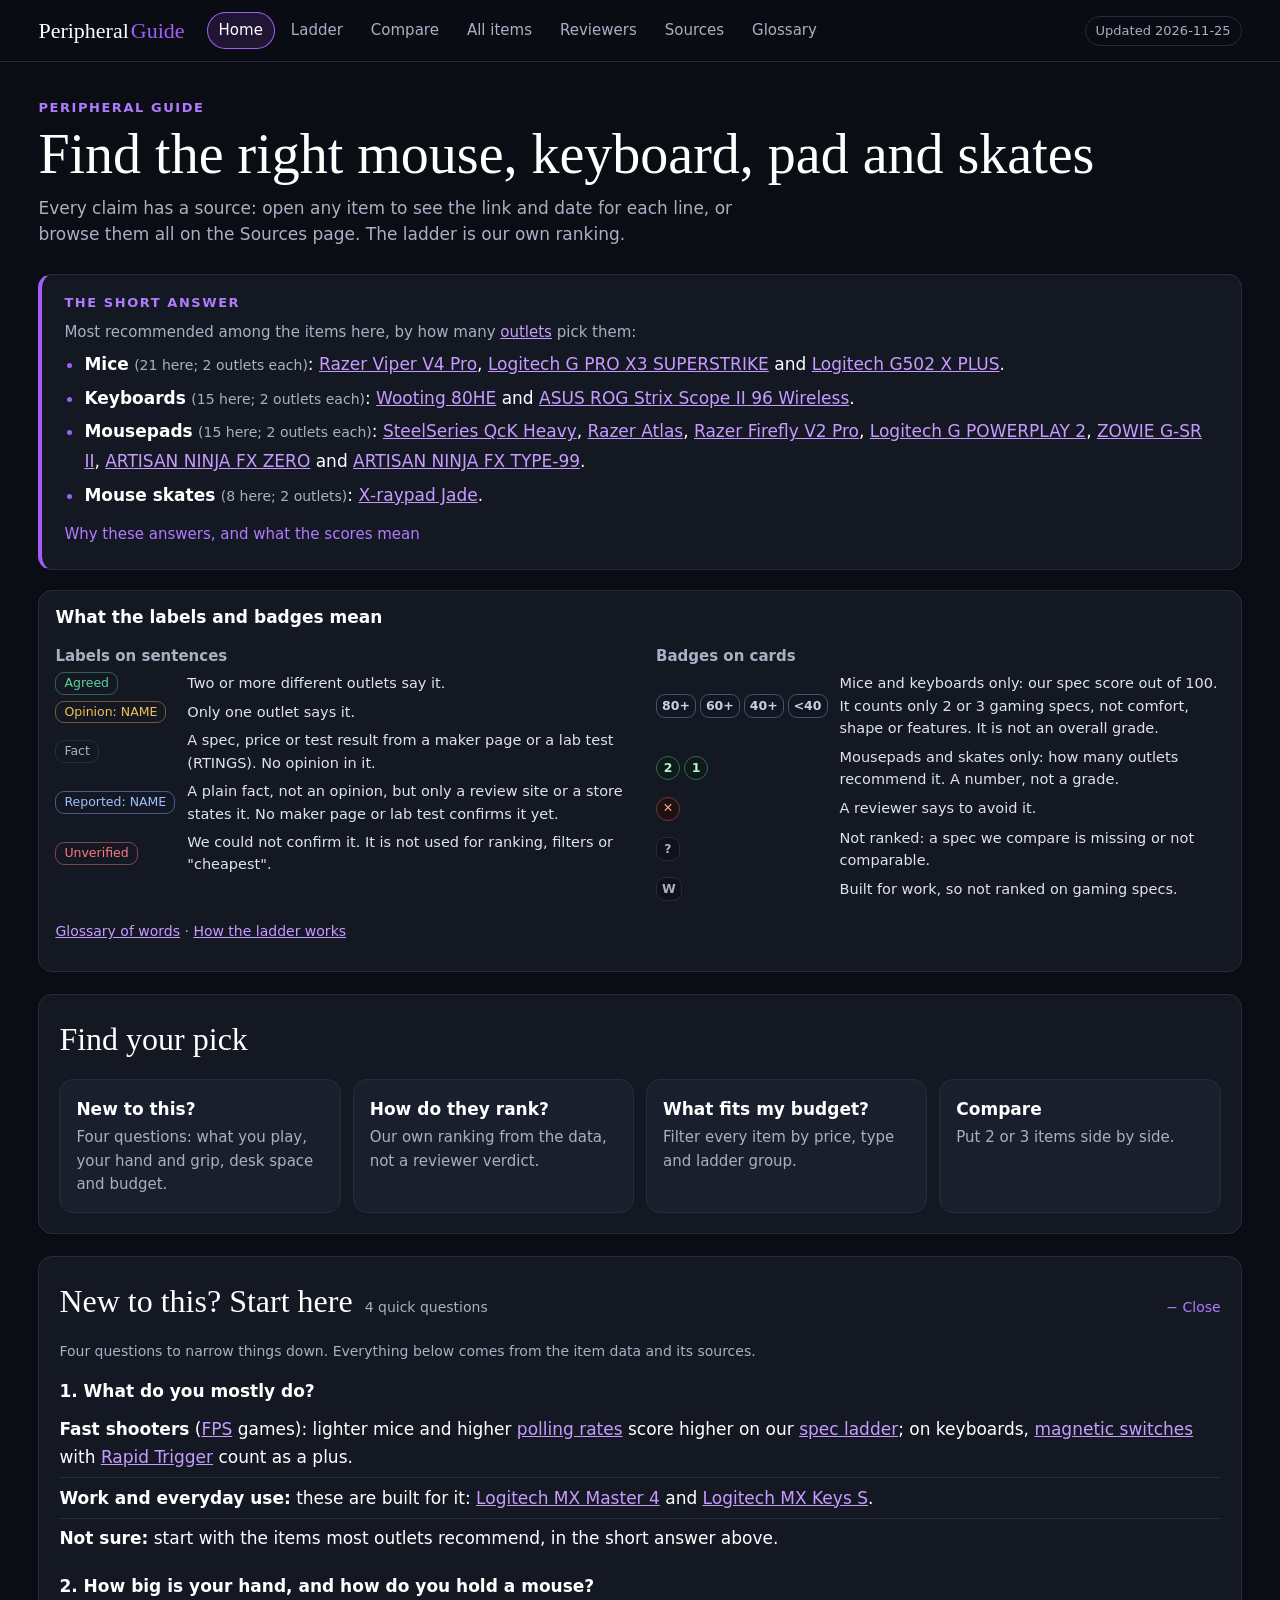
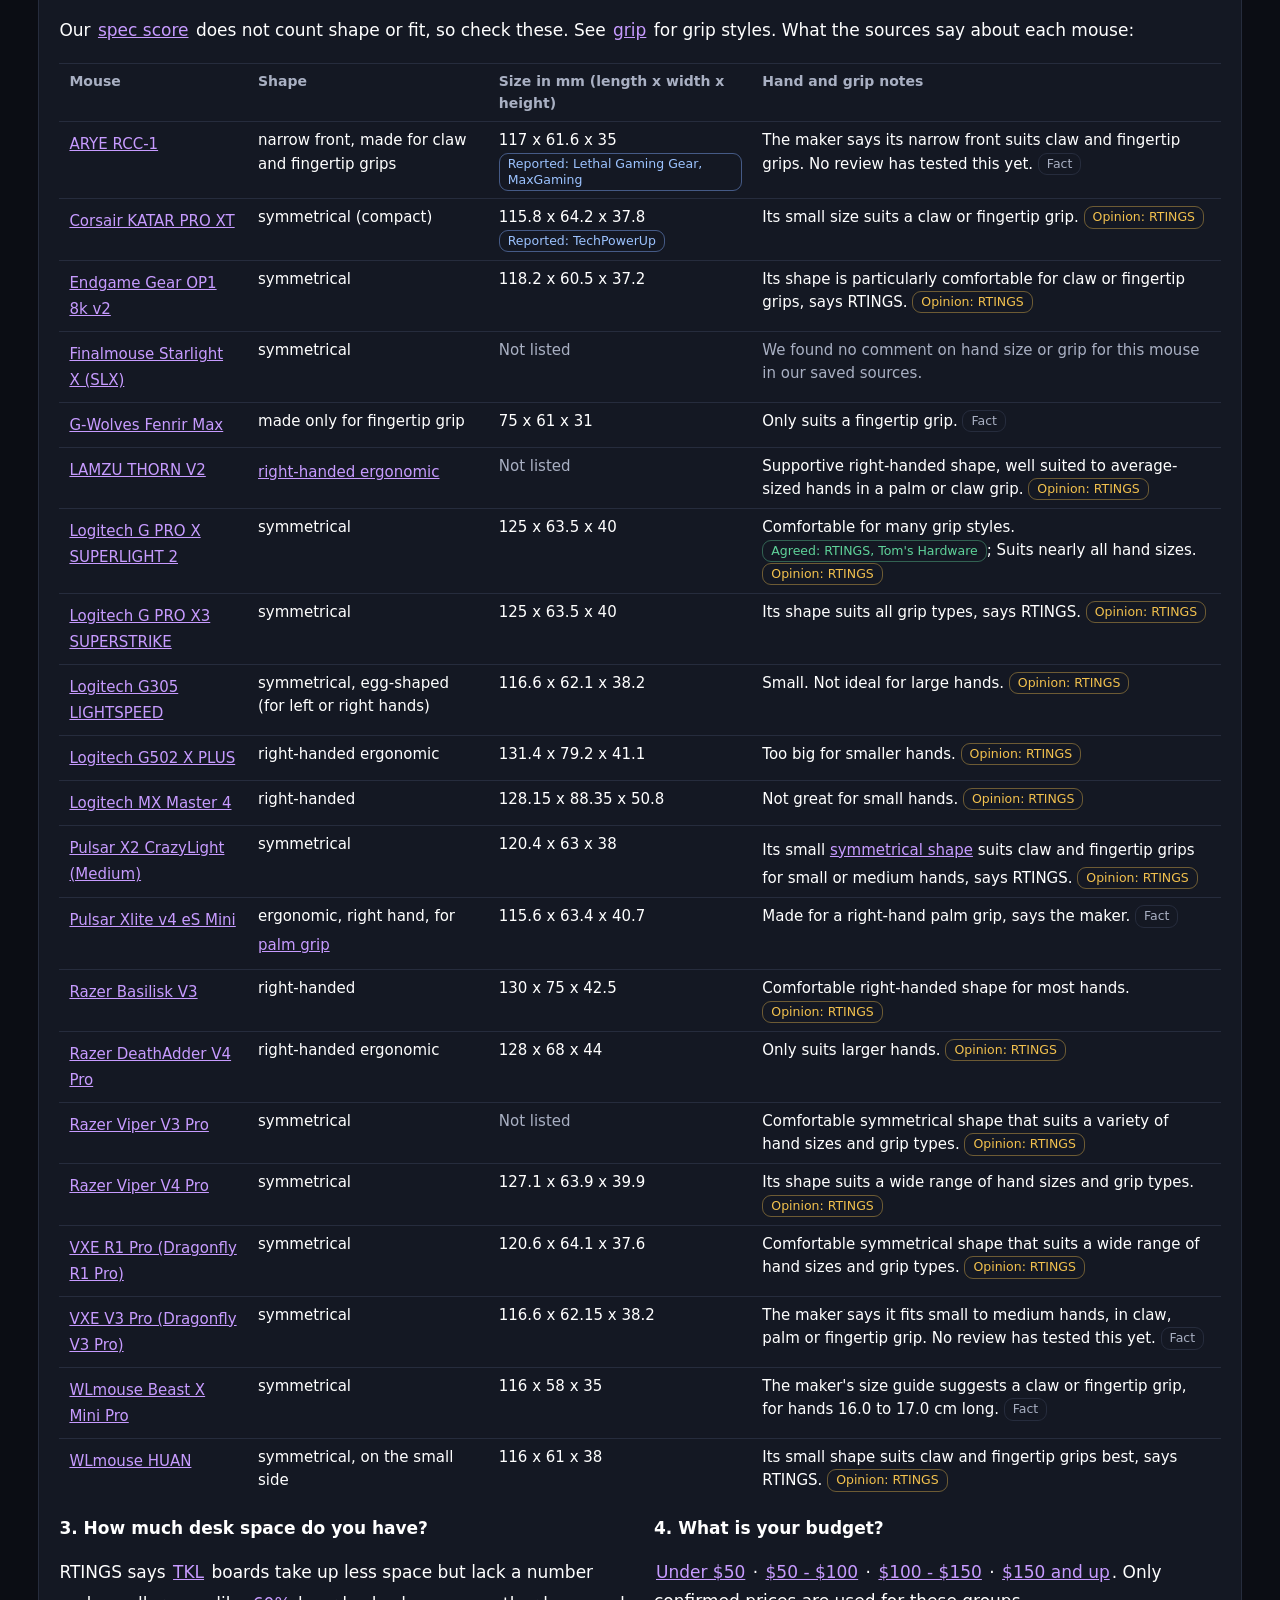
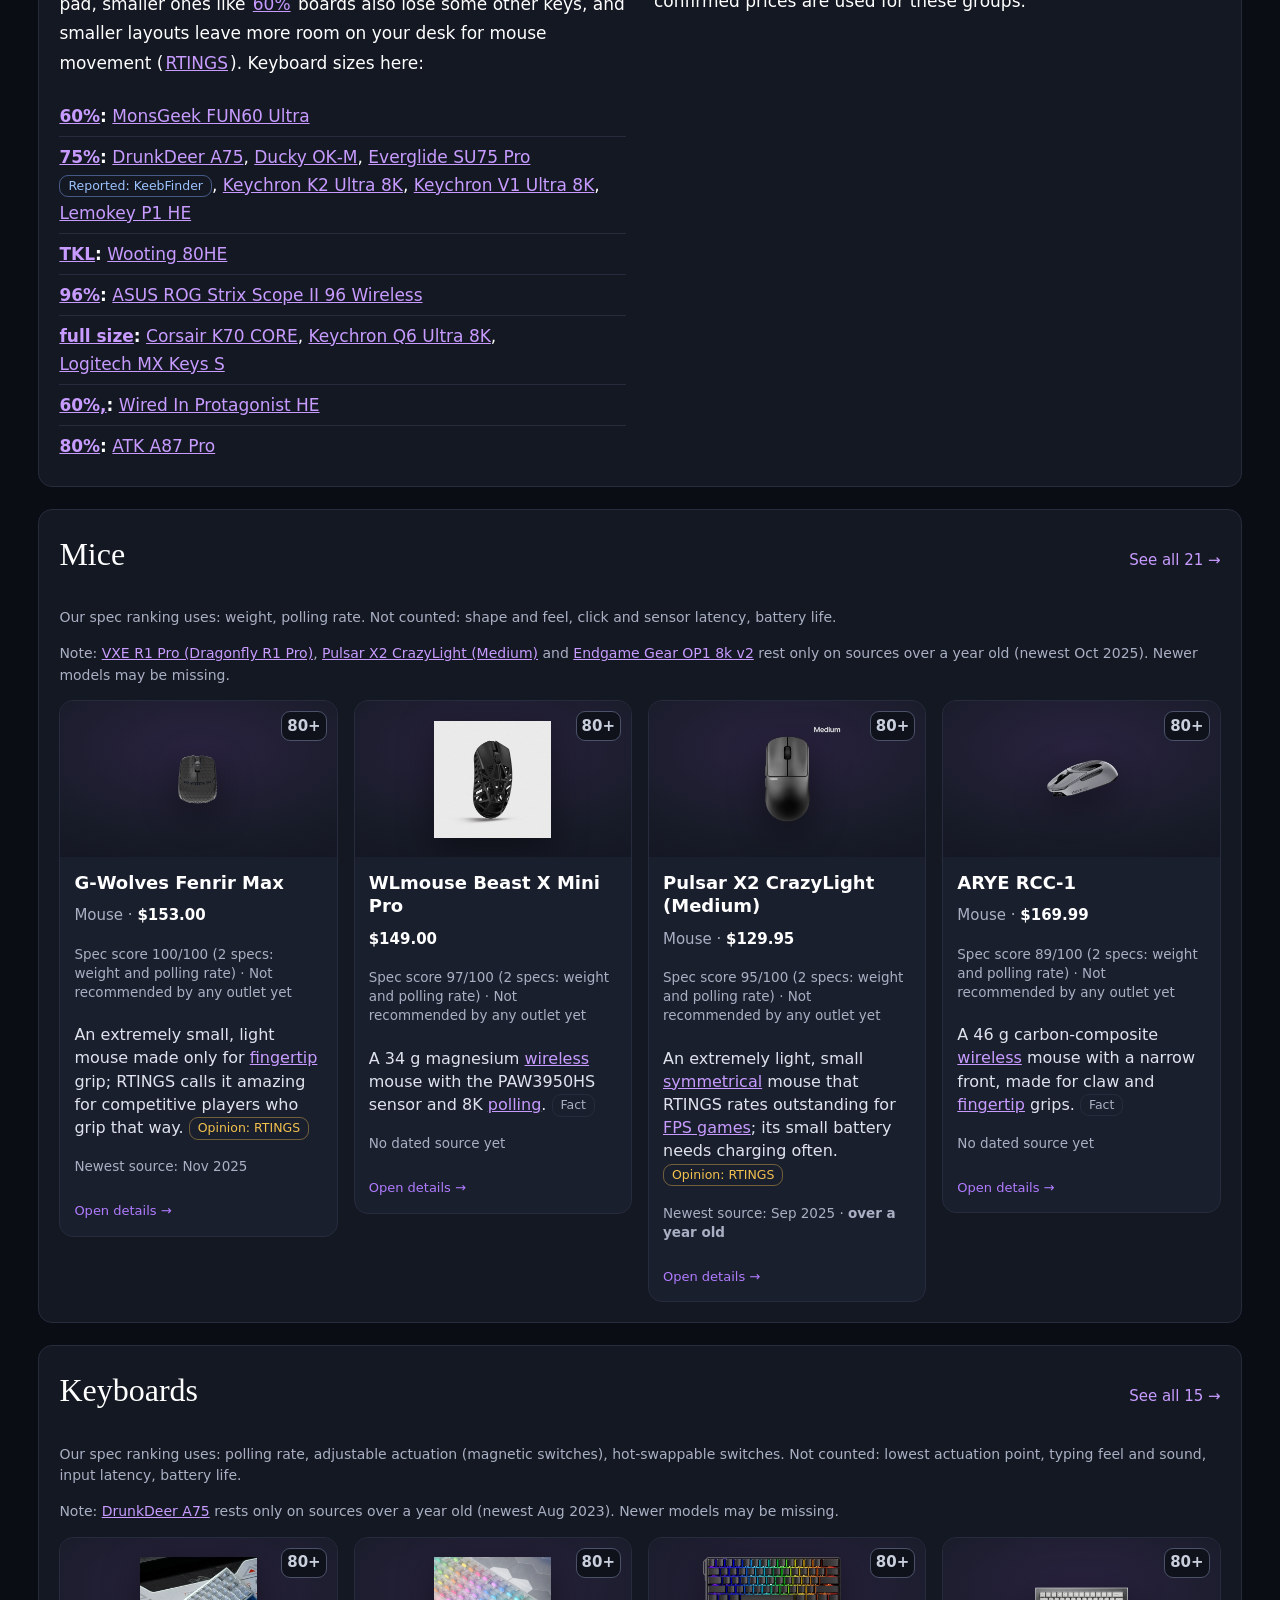
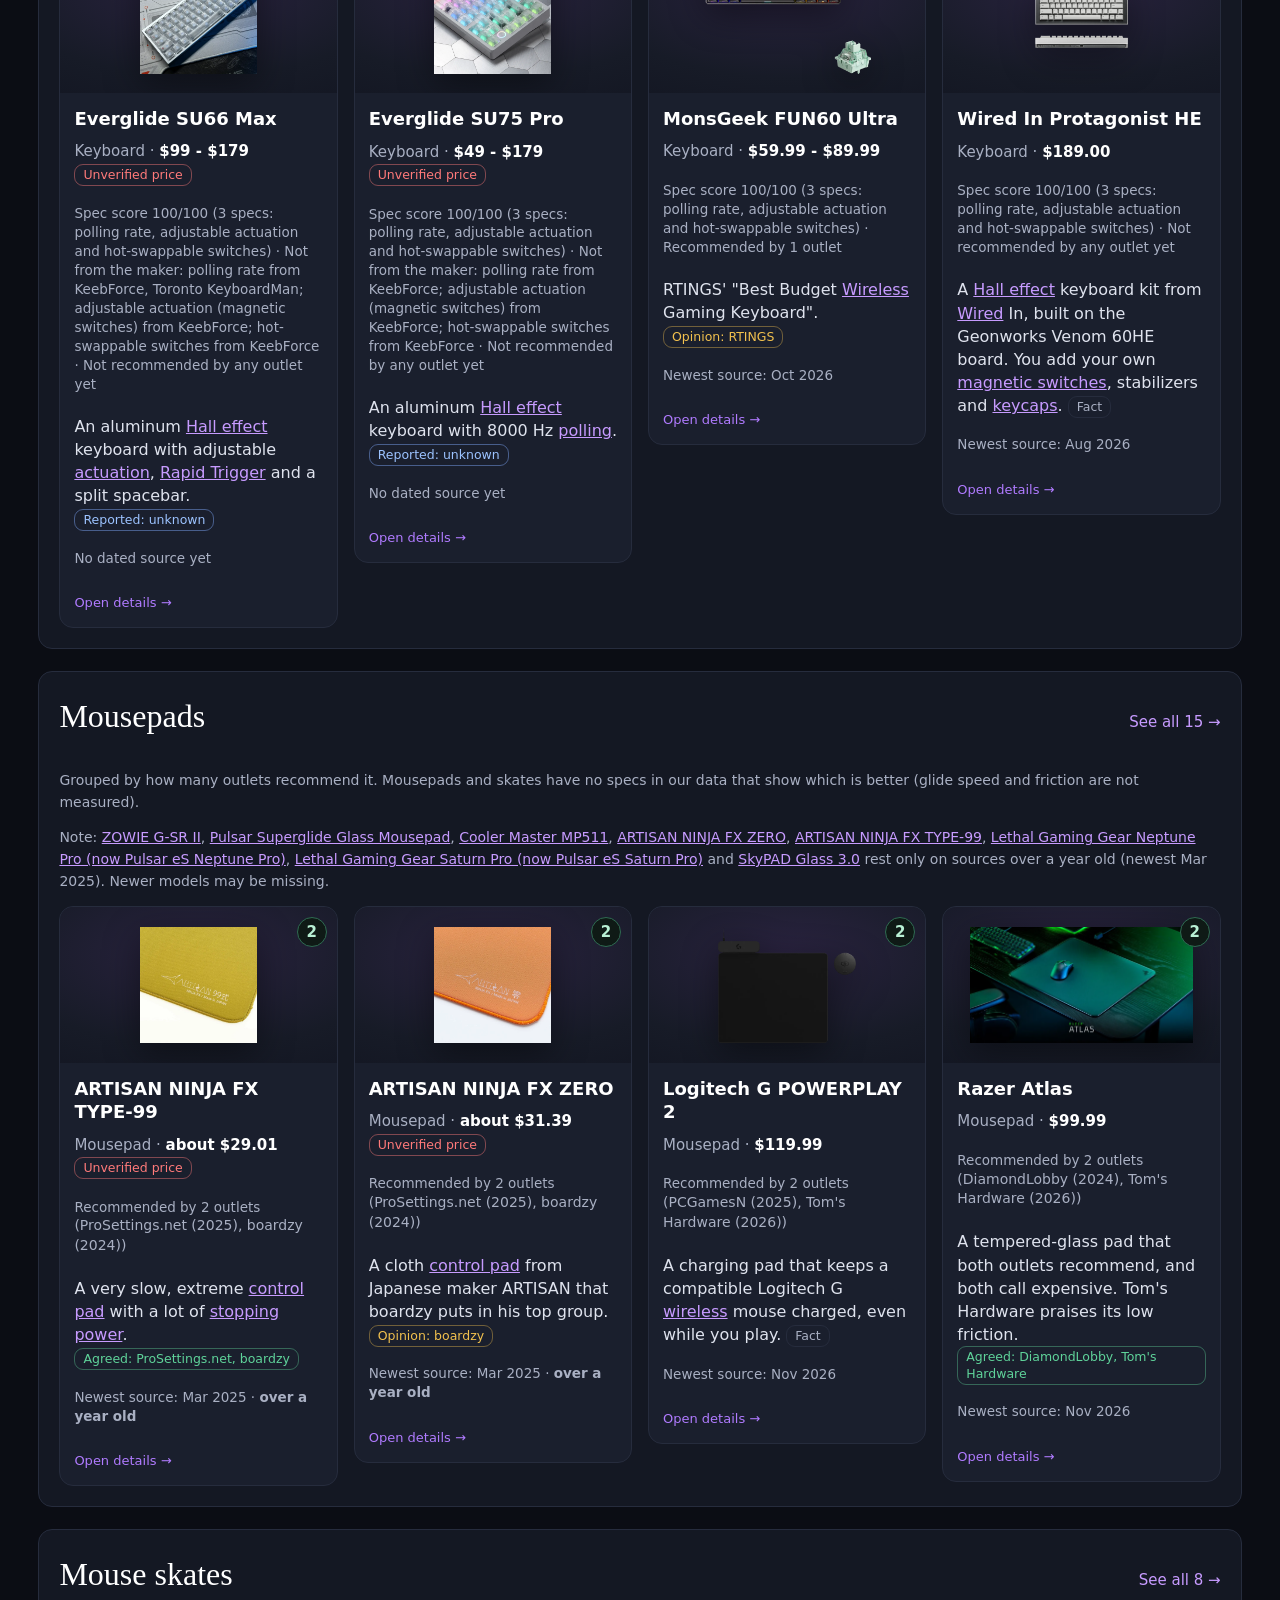
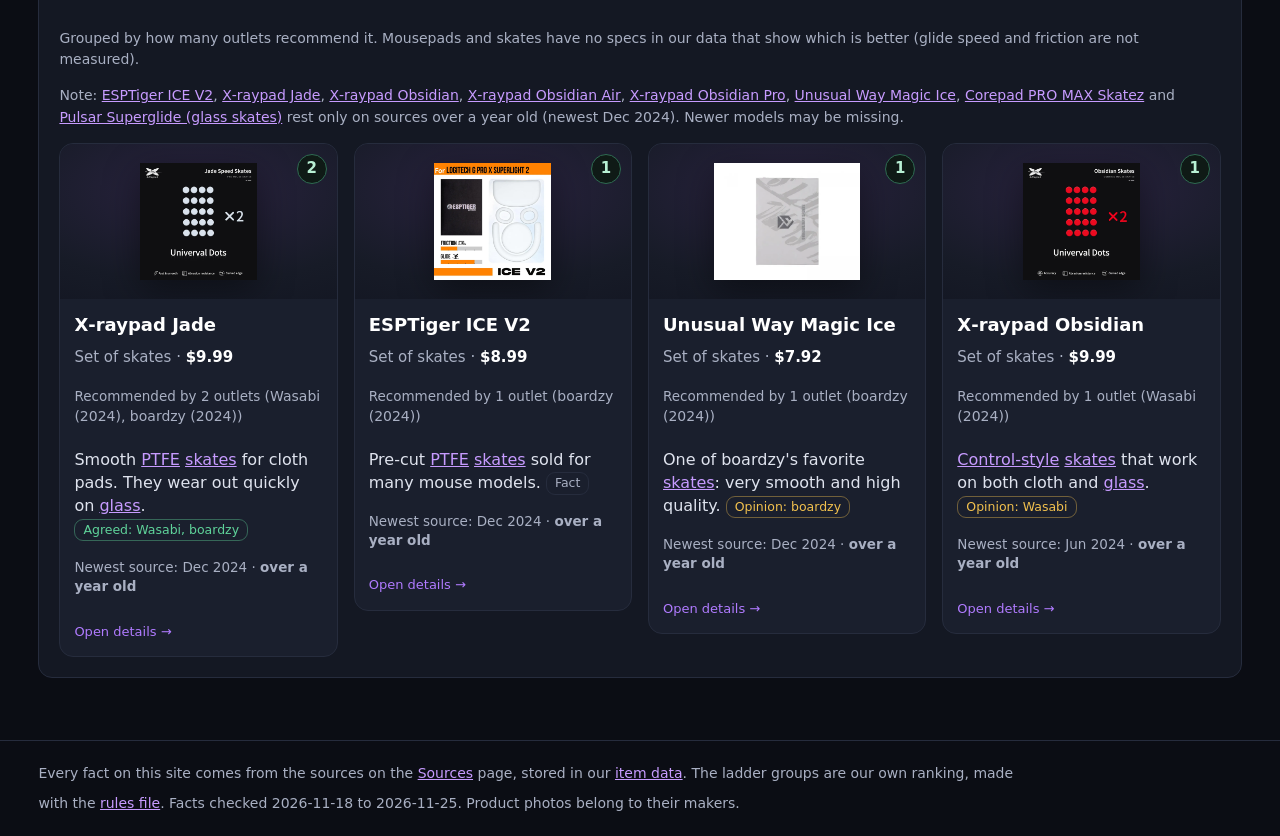
==== commit e88b33b5: "Add files via upload" ====
--- a/index.html
+++ b/index.html
@@ -4,14 +4,14 @@
 <link rel="stylesheet" href="assets/style.css"></head>
 <body data-page="home">
 <header class="top"><div class="top-in"><a class="brand" href="index.html">Peripheral<span>Guide</span></a>
-<button class="menu-btn" type="button" aria-expanded="false" aria-controls="mainnav">Menu</button><nav id="mainnav" aria-label="Main"><a href="index.html" aria-current="page">Home</a><a href="ladder.html">Ladder</a><a href="compare.html">Compare</a><a href="items.html">All items</a><a href="reviewers.html">Reviewers</a><a href="sources.html">Sources</a><a href="glossary.html">Glossary</a></nav><span class="updated">Updated 2026-11-22</span></div></header>
+<button class="menu-btn" type="button" aria-expanded="false" aria-controls="mainnav">Menu</button><nav id="mainnav" aria-label="Main"><a href="index.html" aria-current="page">Home</a><a href="ladder.html">Ladder</a><a href="compare.html">Compare</a><a href="items.html">All items</a><a href="reviewers.html">Reviewers</a><a href="sources.html">Sources</a><a href="glossary.html">Glossary</a></nav><span class="updated">Updated 2026-11-25</span></div></header>
 <main>
 <div class="hero"><p class="label">Peripheral guide</p><h1>Find the right mouse, keyboard, pad and skates</h1><p class="help">Every claim has a source: open any item to see the link and date for each line, or browse them all on the Sources page. The ladder is our own ranking.</p></div>
-<section class="answer" aria-label="Short answer"><h2>The short answer</h2><p class="lead">Most recommended among the items here, by how many <a class="gl" href="glossary.html#outlet" title="Our word for one review site or reviewer, like RTINGS, PC Gamer or boardzy. When an outlet puts an item on its best-of list or in its top group, we say it &quot;recommends&quot; the item. Each outlet counts once, even if it recommends an item in two lists.">outlets</a> pick them:</p><ul><li><b>Mice</b> <span class="small">(21 here; 2 outlets each)</span>: <a href="#" data-open="razer-viper-v4-pro">Razer Viper V4 Pro</a>, <a href="#" data-open="logitech-g-pro-x3-superstrike">Logitech G PRO X3 SUPERSTRIKE</a> and <a href="#" data-open="logitech-g502-x-plus">Logitech G502 X PLUS</a>.</li><li><b>Keyboards</b> <span class="small">(15 here; 2 outlets each)</span>: <a href="#" data-open="wooting-80he">Wooting 80HE</a> and <a href="#" data-open="asus-rog-strix-scope-ii-96-wireless">ASUS ROG Strix Scope II 96 Wireless</a>.</li><li><b>Mousepads</b> <span class="small">(15 here; 2 outlets each)</span>: <a href="#" data-open="steelseries-qck-heavy">SteelSeries QcK Heavy</a>, <a href="#" data-open="razer-atlas">Razer Atlas</a>, <a href="#" data-open="razer-firefly-v2-pro">Razer Firefly V2 Pro</a>, <a href="#" data-open="logitech-powerplay-2">Logitech G POWERPLAY 2</a>, <a href="#" data-open="zowie-g-sr-ii">ZOWIE G‑SR II</a>, <a href="#" data-open="artisan-ninja-fx-zero">ARTISAN NINJA FX ZERO</a> and <a href="#" data-open="artisan-ninja-fx-type-99">ARTISAN NINJA FX TYPE‑99</a>.</li><li><b>Mouse skates</b> <span class="small">(8 here; 2 outlets)</span>: <a href="#" data-open="xraypad-jade">X‑raypad Jade</a>.</li></ul><details class="more-d"><summary>Why these answers, and what the scores mean</summary><ul><li>Keyboards: top <a class="gl" href="glossary.html#spec-score" title="Our number from 0 to 100 for mice and keyboards. For each spec we compare, we work out the share of the other ranked items it matches or beats, then average those shares. It only counts the specs listed on the Ladder page.">spec score</a>: <a href="#" data-open="wooting-80he">Wooting 80HE</a>, <a href="#" data-open="monsgeek-fun60-ultra">MonsGeek FUN60 Ultra</a>, <a href="#" data-open="wired-in-protagonist-he">Wired In Protagonist HE</a> and <a href="#" data-open="everglide-su75-pro">Everglide SU75 Pro</a>. The spec score counts only <a class="gl" href="glossary.html#polling-rate" title="How often a mouse or keyboard sends its input to the PC each second. 8000 Hz (8K) means once every 0.125 milliseconds.">polling rate</a>, adjustable <a class="gl" href="glossary.html#actuation-point" title="How far down you must press a key before it registers.">actuation</a> and <a class="gl" href="glossary.html#hot-swappable" title="You can pull out and change the key switches without soldering.">hot-swappable</a> switches.</li><li>Mice: top spec score: <a href="#" data-open="g-wolves-fenrir-max">G‑Wolves Fenrir Max</a>. The spec score counts only RTINGS-measured weight and polling rate.</li><li><a href="#" data-open="logitech-g502-x-plus">Logitech G502 X PLUS</a> is recommended but has a low spec score. That is not a contradiction: a recommendation is a reviewer's overall view, while our spec score only compares a few gaming specs.</li><li><a href="#" data-open="asus-rog-strix-scope-ii-96-wireless">ASUS ROG Strix Scope II 96 Wireless</a> is recommended but has a low spec score. That is not a contradiction: a recommendation is a reviewer's overall view, while our spec score only compares a few gaming specs.</li><li>Spec scores are ours and count only 2 or 3 specs. A score of 100 means it matches or beats every other ranked item on those specs, not that it is perfect. Counting higher polling as better is our choice. For mice, Tom's Hardware says 1,000 Hz suits most gamers; for keyboards, Tom's Guide and RTINGS say many people will not need or notice more (see <a href="ladder.html#how">How the ladder works</a>).</li><li>These are 59 items we chose, not every product. <a href="sources.html#chosen">How we chose them</a>.</li></ul></details></section>
+<section class="answer" aria-label="Short answer"><h2>The short answer</h2><p class="lead">Most recommended among the items here, by how many <a class="gl" href="glossary.html#outlet" title="Our word for one review site or reviewer, like RTINGS, PC Gamer or boardzy. When an outlet puts an item on its best-of list or in its top group, we say it &quot;recommends&quot; the item. Each outlet counts once, even if it recommends an item in two lists.">outlets</a> pick them:</p><ul><li><b>Mice</b> <span class="small">(21 here; 2 outlets each)</span>: <a href="#" data-open="razer-viper-v4-pro">Razer Viper V4 Pro</a>, <a href="#" data-open="logitech-g-pro-x3-superstrike">Logitech G PRO X3 SUPERSTRIKE</a> and <a href="#" data-open="logitech-g502-x-plus">Logitech G502 X PLUS</a>.</li><li><b>Keyboards</b> <span class="small">(15 here; 2 outlets each)</span>: <a href="#" data-open="wooting-80he">Wooting 80HE</a> and <a href="#" data-open="asus-rog-strix-scope-ii-96-wireless">ASUS ROG Strix Scope II 96 Wireless</a>.</li><li><b>Mousepads</b> <span class="small">(15 here; 2 outlets each)</span>: <a href="#" data-open="steelseries-qck-heavy">SteelSeries QcK Heavy</a>, <a href="#" data-open="razer-atlas">Razer Atlas</a>, <a href="#" data-open="razer-firefly-v2-pro">Razer Firefly V2 Pro</a>, <a href="#" data-open="logitech-powerplay-2">Logitech G POWERPLAY 2</a>, <a href="#" data-open="zowie-g-sr-ii">ZOWIE G‑SR II</a>, <a href="#" data-open="artisan-ninja-fx-zero">ARTISAN NINJA FX ZERO</a> and <a href="#" data-open="artisan-ninja-fx-type-99">ARTISAN NINJA FX TYPE‑99</a>.</li><li><b>Mouse skates</b> <span class="small">(8 here; 2 outlets)</span>: <a href="#" data-open="xraypad-jade">X‑raypad Jade</a>.</li></ul><details class="more-d"><summary>Why these answers, and what the scores mean</summary><ul><li>Keyboards: top <a class="gl" href="glossary.html#spec-score" title="Our number from 0 to 100 for mice and keyboards. For each spec we compare, we work out the share of the other ranked items it matches or beats, then average those shares. It only counts the specs listed on the Ladder page.">spec score</a>: <a href="#" data-open="wooting-80he">Wooting 80HE</a>, <a href="#" data-open="monsgeek-fun60-ultra">MonsGeek FUN60 Ultra</a>, <a href="#" data-open="wired-in-protagonist-he">Wired In Protagonist HE</a>, <a href="#" data-open="everglide-su75-pro">Everglide SU75 Pro</a> and <a href="#" data-open="everglide-su66-max">Everglide SU66 Max</a>. The spec score counts only <a class="gl" href="glossary.html#polling-rate" title="How often a mouse or keyboard sends its input to the PC each second. 8000 Hz (8K) means once every 0.125 milliseconds.">polling rate</a>, adjustable <a class="gl" href="glossary.html#actuation-point" title="How far down you must press a key before it registers.">actuation</a> and <a class="gl" href="glossary.html#hot-swappable" title="You can pull out and change the key switches without soldering.">hot-swappable</a> switches.</li><li>Mice: top spec score: <a href="#" data-open="g-wolves-fenrir-max">G‑Wolves Fenrir Max</a>. The spec score counts only weight and polling rate.</li><li><a href="#" data-open="logitech-g502-x-plus">Logitech G502 X PLUS</a> is recommended but has a low spec score. That is not a contradiction: a recommendation is a reviewer's overall view, while our spec score only compares a few gaming specs.</li><li><a href="#" data-open="asus-rog-strix-scope-ii-96-wireless">ASUS ROG Strix Scope II 96 Wireless</a> is recommended but has a low spec score. That is not a contradiction: a recommendation is a reviewer's overall view, while our spec score only compares a few gaming specs.</li><li>Spec scores are ours and count only 2 or 3 specs. A score of 100 means it matches or beats every other ranked item on those specs, not that it is perfect. Counting higher polling as better is our choice. For mice, Tom's Hardware says 1,000 Hz suits most gamers; for keyboards, Tom's Guide and RTINGS say many people will not need or notice more (see <a href="ladder.html#how">How the ladder works</a>).</li><li>These are 59 items we chose, not every product. <a href="sources.html#chosen">How we chose them</a>.</li></ul></details></section>
 <details class="keys"><summary>What the labels and badges mean</summary><div class="keys-in"><div><h3>Labels on sentences</h3><dl><dt><span class="chip agreed">Agreed</span></dt><dd>Two or more different outlets say it.</dd><dt><span class="chip opinion">Opinion: NAME</span></dt><dd>Only one outlet says it.</dd><dt><span class="chip fact">Fact</span></dt><dd>A spec, price or test result from a maker page or a lab test (RTINGS). No opinion in it.</dd><dt><span class="chip reported">Reported: NAME</span></dt><dd>A plain fact, not an opinion, but only a review site or a store states it. No maker page or lab test confirms it yet.</dd><dt><span class="chip unverified">Unverified</span></dt><dd>We could not confirm it. It is not used for ranking, filters or "cheapest".</dd></dl></div><div><h3>Badges on cards</h3><dl><dt><span class="tier t-S" role="img" aria-label="Spec score group 80 to 100">80+</span><span class="tier t-A" role="img" aria-label="Spec score group 60 to 79">60+</span><span class="tier t-B" role="img" aria-label="Spec score group 40 to 59">40+</span><span class="tier t-C" role="img" aria-label="Spec score group under 40">&lt;40</span></dt><dd>Mice and keyboards only: our spec score out of 100. It counts only 2 or 3 gaming specs, not comfort, shape or features. It is not an overall grade.</dd><dt><span class="tier t-SRC" role="img" aria-label="Recommended by 2 outlets">2</span><span class="tier t-SRC" role="img" aria-label="Recommended by 1 outlet">1</span></dt><dd>Mousepads and skates only: how many outlets recommend it. A number, not a grade.</dd><dt><span class="tier t-X" role="img" aria-label="Avoid: a reviewer says to avoid it">✕</span></dt><dd>A reviewer says to avoid it.</dd><dt><span class="tier t-NA" role="img" aria-label="Not ranked">?</span></dt><dd>Not ranked: a spec we compare is missing or not comparable.</dd><dt><span class="tier t-NA" role="img" aria-label="Built for work, not ranked">W</span></dt><dd>Built for work, so not ranked on gaming specs.</dd></dl></div></div><p class="small"><a href="glossary.html">Glossary of words</a> · <a href="ladder.html">How the ladder works</a></p></details>
-<section class="block"><h2>Find your pick</h2><div class="quick"><a class="qbtn" href="#start"><b>New to this?</b><span>Four questions: what you play, your hand and grip, desk space and budget.</span></a><a class="qbtn" href="ladder.html"><b>How do they rank?</b><span>Our own ranking from the data, not a reviewer verdict.</span></a><a class="qbtn" href="items.html"><b>What fits my budget?</b><span>Filter every item by price, type and ladder group.</span></a><a class="qbtn" href="compare.html"><b>Compare</b><span>Put 2 or 3 items side by side.</span></a></div></section><section class="block" id="start"><details class="guide-d"><summary><h2>New to this? Start here</h2><span class="small">4 quick questions</span></summary><p class="small">Four questions to narrow things down. Everything below comes from the item data and its sources.</p><div class="guide"><div class="gq"><h3>1. What do you mostly do?</h3><ul class="plain"><li><b>Fast shooters</b> (<a class="gl" href="glossary.html#fps">FPS</a> games): lighter mice and higher <a class="gl" href="glossary.html#polling-rate">polling rates</a> score higher on our <a href="ladder.html">spec ladder</a>; on keyboards, <a class="gl" href="glossary.html#magnetic-switches">magnetic switches</a> with <a class="gl" href="glossary.html#rapid-trigger">Rapid Trigger</a> count as a plus.</li><li><b>Work and everyday use:</b> these are built for it: <a href="#" data-open="logitech-mx-master-4">Logitech MX Master 4</a> and <a href="#" data-open="logitech-mx-keys-s">Logitech MX Keys S</a>.</li><li><b>Not sure:</b> start with the items most outlets recommend, in the short answer above.</li></ul></div><div class="gq"><h3>2. How big is your hand, and how do you hold a mouse?</h3><p>Our <a class="gl" href="glossary.html#spec-score" title="Our number from 0 to 100 for mice and keyboards. For each spec we compare, we work out the share of the other ranked items it matches or beats, then average those shares. It only counts the specs listed on the Ladder page.">spec score</a> does not count shape or fit, so check these. See <a class="gl" href="glossary.html#grip">grip</a> for grip styles. What the sources say about each mouse:</p><div class="tablewrap"><table class="gt"><thead><tr><th>Mouse</th><th>Shape</th><th>Size in mm (length x width x height)</th><th>Hand and grip notes</th></tr></thead><tbody><tr><td><a href="#" data-open="arye-rcc-1">ARYE RCC‑1</a></td><td>narrow front, made for claw and fingertip grips</td><td>117 x 61.6 x 35 <span class="chip reported" title="Not from a maker page or a lab test">Reported<span class="cn">: Lethal Gaming Gear, MaxGaming</span></span></td><td>The maker says its narrow front suits claw and fingertip grips. No review has tested this yet. <span class="chip fact">Fact</span></td></tr><tr><td><a href="#" data-open="corsair-katar-pro-xt">Corsair KATAR PRO XT</a></td><td>symmetrical (compact)</td><td>115.8 x 64.2 x 37.8 <span class="chip reported" title="Not from a maker page or a lab test">Reported<span class="cn">: TechPowerUp</span></span></td><td>Its small size suits a claw or fingertip grip. <span class="chip opinion">Opinion<span class="cn">: RTINGS</span></span></td></tr><tr><td><a href="#" data-open="endgame-gear-op1-8k-v2">Endgame Gear OP1 8k v2</a></td><td>symmetrical</td><td>118.2 x 60.5 x 37.2</td><td>Its shape is particularly comfortable for claw or fingertip grips, says RTINGS. <span class="chip opinion">Opinion<span class="cn">: RTINGS</span></span></td></tr><tr><td><a href="#" data-open="finalmouse-starlight-x">Finalmouse Starlight X (SLX)</a></td><td>symmetrical</td><td><span class=dash>Not listed</span></td><td><span class="dash">We found no comment on hand size or grip for this mouse in our saved sources.</span></td></tr><tr><td><a href="#" data-open="g-wolves-fenrir-max">G‑Wolves Fenrir Max</a></td><td>made only for fingertip grip</td><td>75 x 61 x 31</td><td>Only suits a fingertip grip. <span class="chip fact">Fact</span></td></tr><tr><td><a href="#" data-open="lamzu-thorn-v2">LAMZU THORN V2</a></td><td><a class="gl" href="glossary.html#ergonomic-shape" title="A mouse shaped for one hand (usually the right) so your hand can rest on it.">right-handed ergonomic</a></td><td><span class=dash>Not listed</span></td><td>Supportive right-handed shape, well suited to average-sized hands in a palm or claw grip. <span class="chip opinion">Opinion<span class="cn">: RTINGS</span></span></td></tr><tr><td><a href="#" data-open="logitech-g-pro-x-superlight-2">Logitech G PRO X SUPERLIGHT 2</a></td><td>symmetrical</td><td>125 x 63.5 x 40</td><td>Comfortable for many grip styles. <span class="chip agreed">Agreed<span class="cn">: RTINGS, Tom&#x27;s Hardware</span></span>; Suits nearly all hand sizes. <span class="chip opinion">Opinion<span class="cn">: RTINGS</span></span></td></tr><tr><td><a href="#" data-open="logitech-g-pro-x3-superstrike">Logitech G PRO X3 SUPERSTRIKE</a></td><td>symmetrical</td><td>125 x 63.5 x 40</td><td>Its shape suits all grip types, says RTINGS. <span class="chip opinion">Opinion<span class="cn">: RTINGS</span></span></td></tr><tr><td><a href="#" data-open="logitech-g305-lightspeed">Logitech G305 LIGHTSPEED</a></td><td>symmetrical, egg-shaped (for left or right hands)</td><td>116.6 x 62.1 x 38.2</td><td>Small. Not ideal for large hands. <span class="chip opinion">Opinion<span class="cn">: RTINGS</span></span></td></tr><tr><td><a href="#" data-open="logitech-g502-x-plus">Logitech G502 X PLUS</a></td><td>right-handed ergonomic</td><td>131.4 x 79.2 x 41.1</td><td>Too big for smaller hands. <span class="chip opinion">Opinion<span class="cn">: RTINGS</span></span></td></tr><tr><td><a href="#" data-open="logitech-mx-master-4">Logitech MX Master 4</a></td><td>right-handed</td><td>128.15 x 88.35 x 50.8</td><td>Not great for small hands. <span class="chip opinion">Opinion<span class="cn">: RTINGS</span></span></td></tr><tr><td><a href="#" data-open="pulsar-x2-crazylight">Pulsar X2 CrazyLight (Medium)</a></td><td>symmetrical</td><td>120.4 x 63 x 38</td><td>Its small <a class="gl" href="glossary.html#symmetrical-shape" title="The left and right sides of the mouse match, so the shape suits either hand. Side buttons can still be on one side only.">symmetrical shape</a> suits claw and fingertip grips for small or medium hands, says RTINGS. <span class="chip opinion">Opinion<span class="cn">: RTINGS</span></span></td></tr><tr><td><a href="#" data-open="pulsar-xlite-v4-es-mini">Pulsar Xlite v4 eS Mini</a></td><td>ergonomic, right hand, for <a class="gl" href="glossary.html#grip" title="How you hold a mouse. The common grips are palm, claw and fingertip.">palm grip</a></td><td>115.6 x 63.4 x 40.7</td><td>Made for a right-hand palm grip, says the maker. <span class="chip fact">Fact</span></td></tr><tr><td><a href="#" data-open="razer-basilisk-v3">Razer Basilisk V3</a></td><td>right-handed</td><td>130 x 75 x 42.5</td><td>Comfortable right-handed shape for most hands. <span class="chip opinion">Opinion<span class="cn">: RTINGS</span></span></td></tr><tr><td><a href="#" data-open="razer-deathadder-v4-pro">Razer DeathAdder V4 Pro</a></td><td>right-handed ergonomic</td><td>128 x 68 x 44</td><td>Only suits larger hands. <span class="chip opinion">Opinion<span class="cn">: RTINGS</span></span></td></tr><tr><td><a href="#" data-open="razer-viper-v3-pro">Razer Viper V3 Pro</a></td><td>symmetrical</td><td><span class=dash>Not listed</span></td><td>Comfortable symmetrical shape that suits a variety of hand sizes and grip types. <span class="chip opinion">Opinion<span class="cn">: RTINGS</span></span></td></tr><tr><td><a href="#" data-open="razer-viper-v4-pro">Razer Viper V4 Pro</a></td><td>symmetrical</td><td>127.1 x 63.9 x 39.9</td><td>Its shape suits a wide range of hand sizes and grip types. <span class="chip opinion">Opinion<span class="cn">: RTINGS</span></span></td></tr><tr><td><a href="#" data-open="vxe-r1-pro">VXE R1 Pro (Dragonfly R1 Pro)</a></td><td>symmetrical</td><td>120.6 x 64.1 x 37.6</td><td>Comfortable symmetrical shape that suits a wide range of hand sizes and grip types. <span class="chip opinion">Opinion<span class="cn">: RTINGS</span></span></td></tr><tr><td><a href="#" data-open="vxe-v3-pro">VXE V3 Pro (Dragonfly V3 Pro)</a></td><td>symmetrical</td><td>116.6 x 62.15 x 38.2</td><td>The maker says it fits small to medium hands, in claw, palm or fingertip grip. No review has tested this yet. <span class="chip fact">Fact</span></td></tr><tr><td><a href="#" data-open="wlmouse-beast-x-mini-pro">WLmouse Beast X Mini Pro</a></td><td>symmetrical</td><td>116 x 58 x 35</td><td>The maker&#x27;s size guide suggests a claw or fingertip grip, for hands 16.0 to 17.0 cm long. <span class="chip fact">Fact</span></td></tr><tr><td><a href="#" data-open="wlmouse-huan">WLmouse HUAN</a></td><td>symmetrical, on the small side</td><td>116 x 61 x 38</td><td>Its small shape suits claw and fingertip grips best, says RTINGS. <span class="chip opinion">Opinion<span class="cn">: RTINGS</span></span></td></tr></tbody></table></div></div><div class="gq"><h3>3. How much desk space do you have?</h3><p>RTINGS says <a class="gl" href="glossary.html#tenkeyless-tkl" title="A keyboard without the number pad on the right.">TKL</a> boards take up less space but lack a number pad, smaller ones like <a class="gl" href="glossary.html#60-layout" title="The smallest common layout: no number pad, function row, navigation keys or arrow keys.">60%</a> boards also lose some other keys, and smaller layouts leave more room on your desk for mouse movement (<a href="https://www.rtings.com/keyboard/reviews/best/keyboard" target="_blank" rel="noopener">RTINGS</a>). Keyboard sizes here:</p><ul class="plain"><li><b><a class="gl" href="glossary.html#60-layout">60%</a>:</b> <a href="#" data-open="monsgeek-fun60-ultra">MonsGeek FUN60 Ultra</a></li><li><b><a class="gl" href="glossary.html#75-layout">75%</a>:</b> <a href="#" data-open="drunkdeer-a75">DrunkDeer A75</a>, <a href="#" data-open="ducky-ok-m">Ducky OK‑M</a>, <a href="#" data-open="everglide-su75-pro">Everglide SU75 Pro</a> <span class="chip reported" title="Not from a maker page or a lab test">Reported<span class="cn">: KeebFinder</span></span>, <a href="#" data-open="keychron-k2-ultra-8k">Keychron K2 Ultra 8K</a>, <a href="#" data-open="keychron-v1-ultra-8k">Keychron V1 Ultra 8K</a>, <a href="#" data-open="lemokey-p1-he">Lemokey P1 HE</a></li><li><b><a class="gl" href="glossary.html#tenkeyless-tkl">TKL</a>:</b> <a href="#" data-open="wooting-80he">Wooting 80HE</a></li><li><b><a class="gl" href="glossary.html#96-layout">96%</a>:</b> <a href="#" data-open="asus-rog-strix-scope-ii-96-wireless">ASUS ROG Strix Scope II 96 Wireless</a></li><li><b><a class="gl" href="glossary.html#full-size">full size</a>:</b> <a href="#" data-open="corsair-k70-core">Corsair K70 CORE</a>, <a href="#" data-open="keychron-q6-ultra-8k">Keychron Q6 Ultra 8K</a>, <a href="#" data-open="logitech-mx-keys-s">Logitech MX Keys S</a></li><li><b><a class="gl" href="glossary.html#60">60%,</a>:</b> <a href="#" data-open="wired-in-protagonist-he">Wired In Protagonist HE</a></li><li><b><a class="gl" href="glossary.html#80">80%</a>:</b> <a href="#" data-open="atk-a87-pro">ATK A87 Pro</a></li></ul></div><div class="gq"><h3>4. What is your budget?</h3><p><a href="items.html?band=Under%20%2450">Under $50</a> · <a href="items.html?band=%2450%20-%20%24100">$50 - $100</a> · <a href="items.html?band=%24100%20-%20%24150">$100 - $150</a> · <a href="items.html?band=%24150%20and%20up">$150 and up</a>. Only confirmed prices are used for these groups.</p></div></div></details></section><section class="block"><div class="block-head"><h2>Mice</h2><a class="more" href="items.html?cat=mouse">See all 21 →</a></div><p class="small">Our spec ranking uses: weight (measured by RTINGS), polling rate. Not counted: shape and feel, click and sensor latency, battery life.</p><p class="small warn">Note: <a href="#" data-open="vxe-r1-pro">VXE R1 Pro (Dragonfly R1 Pro)</a>, <a href="#" data-open="pulsar-x2-crazylight">Pulsar X2 CrazyLight (Medium)</a> and <a href="#" data-open="endgame-gear-op1-8k-v2">Endgame Gear OP1 8k v2</a> rest only on sources over a year old (newest Oct 2025). Newer models may be missing.</p><div class="grid home-grid"><article class="card" data-id="g-wolves-fenrir-max" data-cat="mouse" data-tier="S" data-price="153.0" data-band="$150 and up" data-name="G-Wolves Fenrir Max" data-search="g-wolves fenrir max g-wolves mouse an extremely small, light mouse made only for fingertip grip; rtings calls it amazing for competitive players who grip that way." ><div class="pic-wrap"><div class="pic-box photo fit-contain"><img class="pic" src="img/g-wolves-fenrir-max.webp" alt="G-Wolves Fenrir Max" loading="lazy" decoding="async"></div><span class="tier t-S" title="Spec score 80 to 100" role="img" aria-label="Spec score group 80 to 100">80+</span></div><div class="card-body"><h3><a href="#" class="card-link" data-open="g-wolves-fenrir-max">G‑Wolves Fenrir Max</a></h3><p class="meta">Mouse · <b>$153.00</b></p><p class="tierline">Spec score 100/100 (2 specs<span class="long">: RTINGS-measured weight and polling rate</span>) · Not recommended by any outlet yet</p><p class="verdict">An extremely small, light mouse made only for <a class="gl" href="glossary.html#grip" title="How you hold a mouse. The common grips are palm, claw and fingertip.">fingertip</a> grip; RTINGS calls it amazing for competitive players who grip that way. <span class="chip opinion">Opinion<span class="cn">: RTINGS</span></span></p><p class="dated" title="Newest date on its sources: a review, video or best-of list update">Newest source: Nov 2025</p><p class="open">Open details →</p></div></article><article class="card" data-id="pulsar-x2-crazylight" data-cat="mouse" data-tier="S" data-price="129.95" data-band="$100 - $150" data-name="Pulsar X2 CrazyLight (Medium)" data-search="pulsar x2 crazylight (medium) pulsar mouse an extremely light, small symmetrical mouse that rtings rates outstanding for fps games; its small battery needs charging often." ><div class="pic-wrap"><div class="pic-box photo fit-contain"><img class="pic" src="img/pulsar-x2-crazylight.webp" alt="Pulsar X2 CrazyLight (Medium)" loading="lazy" decoding="async"></div><span class="tier t-S" title="Spec score 80 to 100" role="img" aria-label="Spec score group 80 to 100">80+</span></div><div class="card-body"><h3><a href="#" class="card-link" data-open="pulsar-x2-crazylight">Pulsar X2 CrazyLight (Medium)</a></h3><p class="meta">Mouse · <b>$129.95</b></p><p class="tierline">Spec score 96/100 (2 specs<span class="long">: RTINGS-measured weight and polling rate</span>) · Not recommended by any outlet yet</p><p class="verdict">An extremely light, small <a class="gl" href="glossary.html#symmetrical-shape" title="The left and right sides of the mouse match, so the shape suits either hand. Side buttons can still be on one side only.">symmetrical</a> mouse that RTINGS rates outstanding for <a class="gl" href="glossary.html#fps" title="Short for first-person shooter: fast games where you aim through your character&#x27;s eyes, such as Overwatch 2 or Apex Legends.">FPS games</a>; its small battery needs charging often. <span class="chip opinion">Opinion<span class="cn">: RTINGS</span></span></p><p class="dated old" title="Newest date on its sources: a review, video or best-of list update">Newest source: Sep 2025 · <b>over a year old</b></p><p class="open">Open details →</p></div></article><article class="card" data-id="endgame-gear-op1-8k-v2" data-cat="mouse" data-tier="S" data-price="89.99" data-band="$50 - $100" data-name="Endgame Gear OP1 8k v2" data-search="endgame gear op1 8k v2 endgame gear mouse a light, wired-only mouse that rtings rates exceptionally well suited to fps games." ><div class="pic-wrap"><div class="pic-box photo fit-contain"><img class="pic" src="img/endgame-gear-op1-8k-v2.webp" alt="Endgame Gear OP1 8k v2" loading="lazy" decoding="async"></div><span class="tier t-S" title="Spec score 80 to 100" role="img" aria-label="Spec score group 80 to 100">80+</span></div><div class="card-body"><h3><a href="#" class="card-link" data-open="endgame-gear-op1-8k-v2">Endgame Gear OP1 8k v2</a></h3><p class="meta">Mouse · <b>$89.99</b></p><p class="tierline">Spec score 88/100 (2 specs<span class="long">: RTINGS-measured weight and polling rate</span>) · Not recommended by any outlet yet</p><p class="verdict">A light, <a class="gl" href="glossary.html#wired-and-wireless" title="Wired: it plugs into your PC with a cable. Wireless: it connects through a small USB receiver or Bluetooth.">wired</a>-only mouse that RTINGS rates exceptionally well suited to <a class="gl" href="glossary.html#fps" title="Short for first-person shooter: fast games where you aim through your character&#x27;s eyes, such as Overwatch 2 or Apex Legends.">FPS games</a>. <span class="chip opinion">Opinion<span class="cn">: RTINGS</span></span></p><p class="dated old" title="Newest date on its sources: a review, video or best-of list update">Newest source: Oct 2025 · <b>over a year old</b></p><p class="open">Open details →</p></div></article><article class="card" data-id="razer-viper-v4-pro" data-cat="mouse" data-tier="S" data-price="159.99" data-band="$150 and up" data-name="Razer Viper V4 Pro" data-search="razer viper v4 pro razer mouse a light, very fast wireless gaming mouse whose click sound will not suit everyone." ><div class="pic-wrap"><div class="pic-box photo fit-contain"><img class="pic" src="img/razer-viper-v4-pro.webp" alt="Razer Viper V4 Pro" loading="lazy" decoding="async"></div><span class="tier t-S" title="Spec score 80 to 100" role="img" aria-label="Spec score group 80 to 100">80+</span></div><div class="card-body"><h3><a href="#" class="card-link" data-open="razer-viper-v4-pro">Razer Viper V4 Pro</a></h3><p class="meta">Mouse · <b>$159.99</b></p><p class="tierline">Spec score 85/100 (2 specs<span class="long">: RTINGS-measured weight and polling rate</span>) · Recommended by 2 outlets</p><p class="verdict">A light, very fast <a class="gl" href="glossary.html#wired-and-wireless" title="Wired: it plugs into your PC with a cable. Wireless: it connects through a small USB receiver or Bluetooth.">wireless</a> gaming mouse whose click sound will not suit everyone. <span class="chip agreed">Agreed<span class="cn">: PC Gamer, RTINGS</span></span></p><p class="dated" title="Newest date on its sources: a review, video or best-of list update">Newest source: Nov 2026</p><p class="open">Open details →</p></div></article></div></section><section class="block"><div class="block-head"><h2>Keyboards</h2><a class="more" href="items.html?cat=keyboard">See all 15 →</a></div><p class="small">Our spec ranking uses: polling rate, adjustable actuation (magnetic switches), hot-swappable switches. Not counted: lowest actuation point, typing feel and sound, input latency, battery life.</p><p class="small warn">Note: <a href="#" data-open="drunkdeer-a75">DrunkDeer A75</a> rests only on sources over a year old (newest Aug 2023). Newer models may be missing.</p><div class="grid home-grid"><article class="card" data-id="everglide-su75-pro" data-cat="keyboard" data-tier="S" data-price="" data-band="unverified" data-name="Everglide SU75 Pro" data-search="everglide su75 pro everglide keyboard an aluminum hall effect keyboard with 8000 hz polling." ><div class="pic-wrap"><div class="pic-box photo fit-contain"><img class="pic" src="img/everglide-su75-pro.webp" alt="Everglide SU75 Pro" loading="lazy" decoding="async"></div><span class="tier t-S" title="Spec score 80 to 100" role="img" aria-label="Spec score group 80 to 100">80+</span></div><div class="card-body"><h3><a href="#" class="card-link" data-open="everglide-su75-pro">Everglide SU75 Pro</a></h3><p class="meta">Keyboard · <b>$49 - $179</b> <span class="chip unverified">Unverified price</span></p><p class="tierline">Spec score 100/100 (3 specs<span class="long">: polling rate, adjustable actuation and hot-swappable switches</span>) · Not recommended by any outlet yet</p><p class="verdict">An aluminum <a class="gl" href="glossary.html#hall-effect-switches" title="A kind of magnetic switch. Magnets and sensors detect how far each key is pressed, so you can set the actuation point of each key.">Hall effect</a> keyboard with 8000 Hz <a class="gl" href="glossary.html#polling-rate" title="How often a mouse or keyboard sends its input to the PC each second. 8000 Hz (8K) means once every 0.125 milliseconds.">polling</a>. <span class="chip reported">Reported<span class="cn">: unknown</span></span></p><p class="dated">No dated source yet</p><p class="open">Open details →</p></div></article><article class="card" data-id="monsgeek-fun60-ultra" data-cat="keyboard" data-tier="S" data-price="59.99" data-band="$50 - $100" data-name="MonsGeek FUN60 Ultra" data-search="monsgeek fun60 ultra monsgeek keyboard rtings&#x27; &quot;best budget wireless gaming keyboard&quot;." ><div class="pic-wrap"><div class="pic-box photo fit-contain"><img class="pic" src="img/monsgeek-fun60-ultra.webp" alt="MonsGeek FUN60 Ultra" loading="lazy" decoding="async"></div><span class="tier t-S" title="Spec score 80 to 100" role="img" aria-label="Spec score group 80 to 100">80+</span></div><div class="card-body"><h3><a href="#" class="card-link" data-open="monsgeek-fun60-ultra">MonsGeek FUN60 Ultra</a></h3><p class="meta">Keyboard · <b>$59.99 - $89.99</b></p><p class="tierline">Spec score 100/100 (3 specs<span class="long">: polling rate, adjustable actuation and hot-swappable switches</span>) · Recommended by 1 outlet</p><p class="verdict">RTINGS&#x27; &quot;Best Budget <a class="gl" href="glossary.html#wired-and-wireless" title="Wired: it plugs into your PC with a cable. Wireless: it connects through a small USB receiver or Bluetooth.">Wireless</a> Gaming Keyboard&quot;. <span class="chip opinion">Opinion<span class="cn">: RTINGS</span></span></p><p class="dated" title="Newest date on its sources: a review, video or best-of list update">Newest source: Oct 2026</p><p class="open">Open details →</p></div></article><article class="card" data-id="wired-in-protagonist-he" data-cat="keyboard" data-tier="S" data-price="189.0" data-band="$150 and up" data-name="Wired In Protagonist HE" data-search="wired in protagonist he wired in keyboard a hall effect keyboard kit from wired in, built on the geonworks venom 60he board. you add your own magnetic switches, stabilizers and keycaps." ><div class="pic-wrap"><div class="pic-box photo fit-contain"><img class="pic" src="img/wired-in-protagonist-he.webp" alt="Wired In Protagonist HE" loading="lazy" decoding="async"></div><span class="tier t-S" title="Spec score 80 to 100" role="img" aria-label="Spec score group 80 to 100">80+</span></div><div class="card-body"><h3><a href="#" class="card-link" data-open="wired-in-protagonist-he">Wired In Protagonist HE</a></h3><p class="meta">Keyboard · <b>$189.00</b></p><p class="tierline">Spec score 100/100 (3 specs<span class="long">: polling rate, adjustable actuation and hot-swappable switches</span>) · Not recommended by any outlet yet</p><p class="verdict">A <a class="gl" href="glossary.html#hall-effect-switches" title="A kind of magnetic switch. Magnets and sensors detect how far each key is pressed, so you can set the actuation point of each key.">Hall effect</a> keyboard kit from <a class="gl" href="glossary.html#wired-and-wireless" title="Wired: it plugs into your PC with a cable. Wireless: it connects through a small USB receiver or Bluetooth.">Wired</a> In, built on the Geonworks Venom 60HE board. You add your own <a class="gl" href="glossary.html#magnetic-switches" title="Key switches that use a small magnet to sense a press, without parts touching. This lets you set the actuation point of each key yourself.">magnetic switches</a>, stabilizers and <a class="gl" href="glossary.html#pbt-and-abs-keycaps" title="The two plastics most keycaps are made from. Some boards come with either one.">keycaps</a>. <span class="chip fact">Fact</span></p><p class="dated" title="Newest date on its sources: a review, video or best-of list update">Newest source: Aug 2026</p><p class="open">Open details →</p></div></article><article class="card" data-id="wooting-80he" data-cat="keyboard" data-tier="S" data-price="249.99" data-band="$150 and up" data-name="Wooting 80HE" data-search="wooting 80he wooting keyboard rtings&#x27; best gaming keyboard and #7 on pc gamer&#x27;s list (its best rapid trigger keyboard), with keys you can tune." ><div class="pic-wrap"><div class="pic-box photo fit-contain"><img class="pic" src="img/wooting-80he.webp" alt="Wooting 80HE" loading="lazy" decoding="async"></div><span class="tier t-S" title="Spec score 80 to 100" role="img" aria-label="Spec score group 80 to 100">80+</span></div><div class="card-body"><h3><a href="#" class="card-link" data-open="wooting-80he">Wooting 80HE</a></h3><p class="meta">Keyboard · <b>$249.99</b></p><p class="tierline">Spec score 100/100 (3 specs<span class="long">: polling rate, adjustable actuation and hot-swappable switches</span>) · Recommended by 2 outlets</p><p class="verdict">RTINGS&#x27; best gaming keyboard and #7 on PC Gamer&#x27;s list (its best <a class="gl" href="glossary.html#rapid-trigger" title="A feature where a key (or mouse click) resets as soon as you lift it a little, instead of at a fixed reset point.">rapid trigger</a> keyboard), with keys you can tune. <span class="chip agreed">Agreed<span class="cn">: PC Gamer, RTINGS</span></span></p><p class="dated" title="Newest date on its sources: a review, video or best-of list update">Newest source: Nov 2026</p><p class="open">Open details →</p></div></article></div></section><section class="block"><div class="block-head"><h2>Mousepads</h2><a class="more" href="items.html?cat=mousepad">See all 15 →</a></div><p class="small">Grouped by how many outlets recommend it. Mousepads and skates have no specs in our data that show which is better (glide speed and friction are not measured).</p><p class="small warn">Note: <a href="#" data-open="zowie-g-sr-ii">ZOWIE G‑SR II</a>, <a href="#" data-open="pulsar-superglide-glass-pad">Pulsar Superglide Glass Mousepad</a>, <a href="#" data-open="cooler-master-mp511">Cooler Master MP511</a>, <a href="#" data-open="artisan-ninja-fx-zero">ARTISAN NINJA FX ZERO</a>, <a href="#" data-open="artisan-ninja-fx-type-99">ARTISAN NINJA FX TYPE‑99</a>, <a href="#" data-open="lgg-neptune-pro">Lethal Gaming Gear Neptune Pro (now Pulsar eS Neptune Pro)</a>, <a href="#" data-open="lgg-saturn-pro">Lethal Gaming Gear Saturn Pro (now Pulsar eS Saturn Pro)</a> and <a href="#" data-open="skypad-glass-3">SkyPAD Glass 3.0</a> rest only on sources over a year old (newest Mar 2025). Newer models may be missing.</p><div class="grid home-grid"><article class="card" data-id="artisan-ninja-fx-type-99" data-cat="mousepad" data-tier="2" data-price="" data-band="unverified" data-name="ARTISAN NINJA FX TYPE-99" data-search="artisan ninja fx type-99 artisan mousepad a very slow, extreme control pad with a lot of stopping power." ><div class="pic-wrap"><div class="pic-box photo fit-contain"><img class="pic" src="img/artisan-ninja-fx-type-99.webp" alt="ARTISAN NINJA FX TYPE-99" loading="lazy" decoding="async"></div><span class="tier t-SRC" title="Recommended by 2 outlets" role="img" aria-label="Recommended by 2 outlets">2</span></div><div class="card-body"><h3><a href="#" class="card-link" data-open="artisan-ninja-fx-type-99">ARTISAN NINJA FX TYPE‑99</a></h3><p class="meta">Mousepad · <b>about $29.01</b> <span class="chip unverified">Unverified price</span></p><p class="tierline">Recommended by 2 outlets <span class="small">(ProSettings.net (2025), boardzy (2024))</span></p><p class="verdict">A very slow, extreme <a class="gl" href="glossary.html#control-pad" title="A mouse pad made to help you stop the mouse exactly where you want.">control pad</a> with a lot of <a class="gl" href="glossary.html#stopping-power" title="How easily a mouse pad lets you stop the mouse exactly where you want. Control pads have more of it.">stopping power</a>. <span class="chip agreed">Agreed<span class="cn">: ProSettings.net, boardzy</span></span></p><p class="dated old" title="Newest date on its sources: a review, video or best-of list update">Newest source: Mar 2025 · <b>over a year old</b></p><p class="open">Open details →</p></div></article><article class="card" data-id="artisan-ninja-fx-zero" data-cat="mousepad" data-tier="2" data-price="" data-band="unverified" data-name="ARTISAN NINJA FX ZERO" data-search="artisan ninja fx zero artisan mousepad a cloth control pad from japanese maker artisan that boardzy puts in his top group." ><div class="pic-wrap"><div class="pic-box photo fit-contain"><img class="pic" src="img/artisan-ninja-fx-zero.webp" alt="ARTISAN NINJA FX ZERO" loading="lazy" decoding="async"></div><span class="tier t-SRC" title="Recommended by 2 outlets" role="img" aria-label="Recommended by 2 outlets">2</span></div><div class="card-body"><h3><a href="#" class="card-link" data-open="artisan-ninja-fx-zero">ARTISAN NINJA FX ZERO</a></h3><p class="meta">Mousepad · <b>about $31.39</b> <span class="chip unverified">Unverified price</span></p><p class="tierline">Recommended by 2 outlets <span class="small">(ProSettings.net (2025), boardzy (2024))</span></p><p class="verdict">A cloth <a class="gl" href="glossary.html#control-pad" title="A mouse pad made to help you stop the mouse exactly where you want.">control pad</a> from Japanese maker ARTISAN that boardzy puts in his top group. <span class="chip opinion">Opinion<span class="cn">: boardzy</span></span></p><p class="dated old" title="Newest date on its sources: a review, video or best-of list update">Newest source: Mar 2025 · <b>over a year old</b></p><p class="open">Open details →</p></div></article><article class="card" data-id="logitech-powerplay-2" data-cat="mousepad" data-tier="2" data-price="119.99" data-band="$100 - $150" data-name="Logitech G POWERPLAY 2" data-search="logitech g powerplay 2 logitech mousepad a charging pad that keeps a compatible logitech g wireless mouse charged, even while you play." ><div class="pic-wrap"><div class="pic-box photo fit-contain"><img class="pic" src="img/logitech-powerplay-2.webp" alt="Logitech G POWERPLAY 2" loading="lazy" decoding="async"></div><span class="tier t-SRC" title="Recommended by 2 outlets" role="img" aria-label="Recommended by 2 outlets">2</span></div><div class="card-body"><h3><a href="#" class="card-link" data-open="logitech-powerplay-2">Logitech G POWERPLAY 2</a></h3><p class="meta">Mousepad · <b>$119.99</b></p><p class="tierline">Recommended by 2 outlets <span class="small">(PCGamesN (2025), Tom&#x27;s Hardware (2026))</span></p><p class="verdict">A charging pad that keeps a compatible Logitech G <a class="gl" href="glossary.html#wired-and-wireless" title="Wired: it plugs into your PC with a cable. Wireless: it connects through a small USB receiver or Bluetooth.">wireless</a> mouse charged, even while you play. <span class="chip fact">Fact</span></p><p class="dated" title="Newest date on its sources: a review, video or best-of list update">Newest source: Nov 2026</p><p class="open">Open details →</p></div></article><article class="card" data-id="razer-atlas" data-cat="mousepad" data-tier="2" data-price="99.99" data-band="$50 - $100" data-name="Razer Atlas" data-search="razer atlas razer mousepad a tempered-glass pad that both outlets recommend, and both call expensive. tom&#x27;s hardware praises its low friction." ><div class="pic-wrap"><div class="pic-box photo fit-contain"><img class="pic" src="img/razer-atlas.webp" alt="Razer Atlas" loading="lazy" decoding="async"></div><span class="tier t-SRC" title="Recommended by 2 outlets" role="img" aria-label="Recommended by 2 outlets">2</span></div><div class="card-body"><h3><a href="#" class="card-link" data-open="razer-atlas">Razer Atlas</a></h3><p class="meta">Mousepad · <b>$99.99</b></p><p class="tierline">Recommended by 2 outlets <span class="small">(DiamondLobby (2024), Tom&#x27;s Hardware (2026))</span></p><p class="verdict">A tempered-glass pad that both outlets recommend, and both call expensive. Tom&#x27;s Hardware praises its low friction. <span class="chip agreed">Agreed<span class="cn">: DiamondLobby, Tom&#x27;s Hardware</span></span></p><p class="dated" title="Newest date on its sources: a review, video or best-of list update">Newest source: Nov 2026</p><p class="open">Open details →</p></div></article></div></section><section class="block"><div class="block-head"><h2>Mouse skates</h2><a class="more" href="items.html?cat=skates">See all 8 →</a></div><p class="small">Grouped by how many outlets recommend it. Mousepads and skates have no specs in our data that show which is better (glide speed and friction are not measured).</p><p class="small warn">Note: <a href="#" data-open="esptiger-ice-v2">ESPTiger ICE V2</a>, <a href="#" data-open="xraypad-jade">X‑raypad Jade</a>, <a href="#" data-open="xraypad-obsidian">X‑raypad Obsidian</a>, <a href="#" data-open="xraypad-obsidian-air">X‑raypad Obsidian Air</a>, <a href="#" data-open="xraypad-obsidian-pro">X‑raypad Obsidian Pro</a>, <a href="#" data-open="unusual-way-magic-ice">Unusual Way Magic Ice</a>, <a href="#" data-open="corepad-skatez-pro-max">Corepad PRO MAX Skatez</a> and <a href="#" data-open="pulsar-superglide-skates">Pulsar Superglide (glass skates)</a> rest only on sources over a year old (newest Dec 2024). Newer models may be missing.</p><div class="grid home-grid"><article class="card" data-id="xraypad-jade" data-cat="skates" data-tier="2" data-price="9.99" data-band="Under $50" data-name="X-raypad Jade" data-search="x-raypad jade x-raypad skates smooth ptfe skates for cloth pads. they wear out quickly on glass." ><div class="pic-wrap"><div class="pic-box photo fit-contain"><img class="pic" src="img/xraypad-jade.webp" alt="X-raypad Jade" loading="lazy" decoding="async"></div><span class="tier t-SRC" title="Recommended by 2 outlets" role="img" aria-label="Recommended by 2 outlets">2</span></div><div class="card-body"><h3><a href="#" class="card-link" data-open="xraypad-jade">X‑raypad Jade</a></h3><p class="meta">Set of skates · <b>$9.99</b></p><p class="tierline">Recommended by 2 outlets <span class="small">(Wasabi (2024), boardzy (2024))</span></p><p class="verdict">Smooth <a class="gl" href="glossary.html#ptfe" title="The slick plastic most mouse feet are made of. Pure PTFE has no other materials mixed in.">PTFE</a> <a class="gl" href="glossary.html#mouse-skates" title="Replacement feet for the bottom of your mouse. Full skates match the shape of the stock feet; dots are small round pieces you place yourself.">skates</a> for cloth pads. They wear out quickly on <a class="gl" href="glossary.html#glass-pad" title="A hard mouse pad with a glass surface instead of cloth.">glass</a>. <span class="chip agreed">Agreed<span class="cn">: Wasabi, boardzy</span></span></p><p class="dated old" title="Newest date on its sources: a review, video or best-of list update">Newest source: Dec 2024 · <b>over a year old</b></p><p class="open">Open details →</p></div></article><article class="card" data-id="esptiger-ice-v2" data-cat="skates" data-tier="1" data-price="8.99" data-band="Under $50" data-name="ESPTiger ICE V2" data-search="esptiger ice v2 esptiger skates pre-cut ptfe skates sold for many mouse models." ><div class="pic-wrap"><div class="pic-box photo fit-contain"><img class="pic" src="img/esptiger-ice-v2.webp" alt="ESPTiger ICE V2" loading="lazy" decoding="async"></div><span class="tier t-SRC" title="Recommended by 1 outlet" role="img" aria-label="Recommended by 1 outlet">1</span></div><div class="card-body"><h3><a href="#" class="card-link" data-open="esptiger-ice-v2">ESPTiger ICE V2</a></h3><p class="meta">Set of skates · <b>$8.99</b></p><p class="tierline">Recommended by 1 outlet <span class="small">(boardzy (2024))</span></p><p class="verdict">Pre-cut <a class="gl" href="glossary.html#ptfe" title="The slick plastic most mouse feet are made of. Pure PTFE has no other materials mixed in.">PTFE</a> <a class="gl" href="glossary.html#mouse-skates" title="Replacement feet for the bottom of your mouse. Full skates match the shape of the stock feet; dots are small round pieces you place yourself.">skates</a> sold for many mouse models. <span class="chip fact">Fact</span></p><p class="dated old" title="Newest date on its sources: a review, video or best-of list update">Newest source: Dec 2024 · <b>over a year old</b></p><p class="open">Open details →</p></div></article><article class="card" data-id="unusual-way-magic-ice" data-cat="skates" data-tier="1" data-price="7.92" data-band="Under $50" data-name="Unusual Way Magic Ice" data-search="unusual way magic ice unusual way esports skates one of boardzy&#x27;s favorite skates: very smooth and high quality." ><div class="pic-wrap"><div class="pic-box photo fit-contain"><img class="pic" src="img/unusual-way-magic-ice.webp" alt="Unusual Way Magic Ice" loading="lazy" decoding="async"></div><span class="tier t-SRC" title="Recommended by 1 outlet" role="img" aria-label="Recommended by 1 outlet">1</span></div><div class="card-body"><h3><a href="#" class="card-link" data-open="unusual-way-magic-ice">Unusual Way Magic Ice</a></h3><p class="meta">Set of skates · <b>$7.92</b></p><p class="tierline">Recommended by 1 outlet <span class="small">(boardzy (2024))</span></p><p class="verdict">One of boardzy&#x27;s favorite <a class="gl" href="glossary.html#mouse-skates" title="Replacement feet for the bottom of your mouse. Full skates match the shape of the stock feet; dots are small round pieces you place yourself.">skates</a>: very smooth and high quality. <span class="chip opinion">Opinion<span class="cn">: boardzy</span></span></p><p class="dated old" title="Newest date on its sources: a review, video or best-of list update">Newest source: Dec 2024 · <b>over a year old</b></p><p class="open">Open details →</p></div></article><article class="card" data-id="xraypad-obsidian" data-cat="skates" data-tier="1" data-price="9.99" data-band="Under $50" data-name="X-raypad Obsidian" data-search="x-raypad obsidian x-raypad skates control-style skates that work on both cloth and glass." ><div class="pic-wrap"><div class="pic-box photo fit-contain"><img class="pic" src="img/xraypad-obsidian.webp" alt="X-raypad Obsidian" loading="lazy" decoding="async"></div><span class="tier t-SRC" title="Recommended by 1 outlet" role="img" aria-label="Recommended by 1 outlet">1</span></div><div class="card-body"><h3><a href="#" class="card-link" data-open="xraypad-obsidian">X‑raypad Obsidian</a></h3><p class="meta">Set of skates · <b>$9.99</b></p><p class="tierline">Recommended by 1 outlet <span class="small">(Wasabi (2024))</span></p><p class="verdict"><a class="gl" href="glossary.html#control-pad" title="A mouse pad made to help you stop the mouse exactly where you want.">Control-style</a> <a class="gl" href="glossary.html#mouse-skates" title="Replacement feet for the bottom of your mouse. Full skates match the shape of the stock feet; dots are small round pieces you place yourself.">skates</a> that work on both cloth and <a class="gl" href="glossary.html#glass-pad" title="A hard mouse pad with a glass surface instead of cloth.">glass</a>. <span class="chip opinion">Opinion<span class="cn">: Wasabi</span></span></p><p class="dated old" title="Newest date on its sources: a review, video or best-of list update">Newest source: Jun 2024 · <b>over a year old</b></p><p class="open">Open details →</p></div></article></div></section>
+<section class="block"><h2>Find your pick</h2><div class="quick"><a class="qbtn" href="#start"><b>New to this?</b><span>Four questions: what you play, your hand and grip, desk space and budget.</span></a><a class="qbtn" href="ladder.html"><b>How do they rank?</b><span>Our own ranking from the data, not a reviewer verdict.</span></a><a class="qbtn" href="items.html"><b>What fits my budget?</b><span>Filter every item by price, type and ladder group.</span></a><a class="qbtn" href="compare.html"><b>Compare</b><span>Put 2 or 3 items side by side.</span></a></div></section><section class="block" id="start"><details class="guide-d"><summary><h2>New to this? Start here</h2><span class="small">4 quick questions</span></summary><p class="small">Four questions to narrow things down. Everything below comes from the item data and its sources.</p><div class="guide"><div class="gq"><h3>1. What do you mostly do?</h3><ul class="plain"><li><b>Fast shooters</b> (<a class="gl" href="glossary.html#fps">FPS</a> games): lighter mice and higher <a class="gl" href="glossary.html#polling-rate">polling rates</a> score higher on our <a href="ladder.html">spec ladder</a>; on keyboards, <a class="gl" href="glossary.html#magnetic-switches">magnetic switches</a> with <a class="gl" href="glossary.html#rapid-trigger">Rapid Trigger</a> count as a plus.</li><li><b>Work and everyday use:</b> these are built for it: <a href="#" data-open="logitech-mx-master-4">Logitech MX Master 4</a> and <a href="#" data-open="logitech-mx-keys-s">Logitech MX Keys S</a>.</li><li><b>Not sure:</b> start with the items most outlets recommend, in the short answer above.</li></ul></div><div class="gq"><h3>2. How big is your hand, and how do you hold a mouse?</h3><p>Our <a class="gl" href="glossary.html#spec-score" title="Our number from 0 to 100 for mice and keyboards. For each spec we compare, we work out the share of the other ranked items it matches or beats, then average those shares. It only counts the specs listed on the Ladder page.">spec score</a> does not count shape or fit, so check these. See <a class="gl" href="glossary.html#grip">grip</a> for grip styles. What the sources say about each mouse:</p><div class="tablewrap"><table class="gt"><thead><tr><th>Mouse</th><th>Shape</th><th>Size in mm (length x width x height)</th><th>Hand and grip notes</th></tr></thead><tbody><tr><td><a href="#" data-open="arye-rcc-1">ARYE RCC‑1</a></td><td>narrow front, made for claw and fingertip grips</td><td>117 x 61.6 x 35 <span class="chip reported" title="Not from a maker page or a lab test">Reported<span class="cn">: Lethal Gaming Gear, MaxGaming</span></span></td><td>The maker says its narrow front suits claw and fingertip grips. No review has tested this yet. <span class="chip fact">Fact</span></td></tr><tr><td><a href="#" data-open="corsair-katar-pro-xt">Corsair KATAR PRO XT</a></td><td>symmetrical (compact)</td><td>115.8 x 64.2 x 37.8 <span class="chip reported" title="Not from a maker page or a lab test">Reported<span class="cn">: TechPowerUp</span></span></td><td>Its small size suits a claw or fingertip grip. <span class="chip opinion">Opinion<span class="cn">: RTINGS</span></span></td></tr><tr><td><a href="#" data-open="endgame-gear-op1-8k-v2">Endgame Gear OP1 8k v2</a></td><td>symmetrical</td><td>118.2 x 60.5 x 37.2</td><td>Its shape is particularly comfortable for claw or fingertip grips, says RTINGS. <span class="chip opinion">Opinion<span class="cn">: RTINGS</span></span></td></tr><tr><td><a href="#" data-open="finalmouse-starlight-x">Finalmouse Starlight X (SLX)</a></td><td>symmetrical</td><td><span class=dash>Not listed</span></td><td><span class="dash">We found no comment on hand size or grip for this mouse in our saved sources.</span></td></tr><tr><td><a href="#" data-open="g-wolves-fenrir-max">G‑Wolves Fenrir Max</a></td><td>made only for fingertip grip</td><td>75 x 61 x 31</td><td>Only suits a fingertip grip. <span class="chip fact">Fact</span></td></tr><tr><td><a href="#" data-open="lamzu-thorn-v2">LAMZU THORN V2</a></td><td><a class="gl" href="glossary.html#ergonomic-shape" title="A mouse shaped for one hand (usually the right) so your hand can rest on it.">right-handed ergonomic</a></td><td><span class=dash>Not listed</span></td><td>Supportive right-handed shape, well suited to average-sized hands in a palm or claw grip. <span class="chip opinion">Opinion<span class="cn">: RTINGS</span></span></td></tr><tr><td><a href="#" data-open="logitech-g-pro-x-superlight-2">Logitech G PRO X SUPERLIGHT 2</a></td><td>symmetrical</td><td>125 x 63.5 x 40</td><td>Comfortable for many grip styles. <span class="chip agreed">Agreed<span class="cn">: RTINGS, Tom&#x27;s Hardware</span></span>; Suits nearly all hand sizes. <span class="chip opinion">Opinion<span class="cn">: RTINGS</span></span></td></tr><tr><td><a href="#" data-open="logitech-g-pro-x3-superstrike">Logitech G PRO X3 SUPERSTRIKE</a></td><td>symmetrical</td><td>125 x 63.5 x 40</td><td>Its shape suits all grip types, says RTINGS. <span class="chip opinion">Opinion<span class="cn">: RTINGS</span></span></td></tr><tr><td><a href="#" data-open="logitech-g305-lightspeed">Logitech G305 LIGHTSPEED</a></td><td>symmetrical, egg-shaped (for left or right hands)</td><td>116.6 x 62.1 x 38.2</td><td>Small. Not ideal for large hands. <span class="chip opinion">Opinion<span class="cn">: RTINGS</span></span></td></tr><tr><td><a href="#" data-open="logitech-g502-x-plus">Logitech G502 X PLUS</a></td><td>right-handed ergonomic</td><td>131.4 x 79.2 x 41.1</td><td>Too big for smaller hands. <span class="chip opinion">Opinion<span class="cn">: RTINGS</span></span></td></tr><tr><td><a href="#" data-open="logitech-mx-master-4">Logitech MX Master 4</a></td><td>right-handed</td><td>128.15 x 88.35 x 50.8</td><td>Not great for small hands. <span class="chip opinion">Opinion<span class="cn">: RTINGS</span></span></td></tr><tr><td><a href="#" data-open="pulsar-x2-crazylight">Pulsar X2 CrazyLight (Medium)</a></td><td>symmetrical</td><td>120.4 x 63 x 38</td><td>Its small <a class="gl" href="glossary.html#symmetrical-shape" title="The left and right sides of the mouse match, so the shape suits either hand. Side buttons can still be on one side only.">symmetrical shape</a> suits claw and fingertip grips for small or medium hands, says RTINGS. <span class="chip opinion">Opinion<span class="cn">: RTINGS</span></span></td></tr><tr><td><a href="#" data-open="pulsar-xlite-v4-es-mini">Pulsar Xlite v4 eS Mini</a></td><td>ergonomic, right hand, for <a class="gl" href="glossary.html#grip" title="How you hold a mouse. The common grips are palm, claw and fingertip.">palm grip</a></td><td>115.6 x 63.4 x 40.7</td><td>Made for a right-hand palm grip, says the maker. <span class="chip fact">Fact</span></td></tr><tr><td><a href="#" data-open="razer-basilisk-v3">Razer Basilisk V3</a></td><td>right-handed</td><td>130 x 75 x 42.5</td><td>Comfortable right-handed shape for most hands. <span class="chip opinion">Opinion<span class="cn">: RTINGS</span></span></td></tr><tr><td><a href="#" data-open="razer-deathadder-v4-pro">Razer DeathAdder V4 Pro</a></td><td>right-handed ergonomic</td><td>128 x 68 x 44</td><td>Only suits larger hands. <span class="chip opinion">Opinion<span class="cn">: RTINGS</span></span></td></tr><tr><td><a href="#" data-open="razer-viper-v3-pro">Razer Viper V3 Pro</a></td><td>symmetrical</td><td><span class=dash>Not listed</span></td><td>Comfortable symmetrical shape that suits a variety of hand sizes and grip types. <span class="chip opinion">Opinion<span class="cn">: RTINGS</span></span></td></tr><tr><td><a href="#" data-open="razer-viper-v4-pro">Razer Viper V4 Pro</a></td><td>symmetrical</td><td>127.1 x 63.9 x 39.9</td><td>Its shape suits a wide range of hand sizes and grip types. <span class="chip opinion">Opinion<span class="cn">: RTINGS</span></span></td></tr><tr><td><a href="#" data-open="vxe-r1-pro">VXE R1 Pro (Dragonfly R1 Pro)</a></td><td>symmetrical</td><td>120.6 x 64.1 x 37.6</td><td>Comfortable symmetrical shape that suits a wide range of hand sizes and grip types. <span class="chip opinion">Opinion<span class="cn">: RTINGS</span></span></td></tr><tr><td><a href="#" data-open="vxe-v3-pro">VXE V3 Pro (Dragonfly V3 Pro)</a></td><td>symmetrical</td><td>116.6 x 62.15 x 38.2</td><td>The maker says it fits small to medium hands, in claw, palm or fingertip grip. No review has tested this yet. <span class="chip fact">Fact</span></td></tr><tr><td><a href="#" data-open="wlmouse-beast-x-mini-pro">WLmouse Beast X Mini Pro</a></td><td>symmetrical</td><td>116 x 58 x 35</td><td>The maker&#x27;s size guide suggests a claw or fingertip grip, for hands 16.0 to 17.0 cm long. <span class="chip fact">Fact</span></td></tr><tr><td><a href="#" data-open="wlmouse-huan">WLmouse HUAN</a></td><td>symmetrical, on the small side</td><td>116 x 61 x 38</td><td>Its small shape suits claw and fingertip grips best, says RTINGS. <span class="chip opinion">Opinion<span class="cn">: RTINGS</span></span></td></tr></tbody></table></div></div><div class="gq"><h3>3. How much desk space do you have?</h3><p>RTINGS says <a class="gl" href="glossary.html#tenkeyless-tkl" title="A keyboard without the number pad on the right.">TKL</a> boards take up less space but lack a number pad, smaller ones like <a class="gl" href="glossary.html#60-layout" title="The smallest common layout: no number pad, function row, navigation keys or arrow keys.">60%</a> boards also lose some other keys, and smaller layouts leave more room on your desk for mouse movement (<a href="https://www.rtings.com/keyboard/reviews/best/keyboard" target="_blank" rel="noopener">RTINGS</a>). Keyboard sizes here:</p><ul class="plain"><li><b><a class="gl" href="glossary.html#60-layout">60%</a>:</b> <a href="#" data-open="monsgeek-fun60-ultra">MonsGeek FUN60 Ultra</a></li><li><b><a class="gl" href="glossary.html#75-layout">75%</a>:</b> <a href="#" data-open="drunkdeer-a75">DrunkDeer A75</a>, <a href="#" data-open="ducky-ok-m">Ducky OK‑M</a>, <a href="#" data-open="everglide-su75-pro">Everglide SU75 Pro</a> <span class="chip reported" title="Not from a maker page or a lab test">Reported<span class="cn">: KeebFinder</span></span>, <a href="#" data-open="keychron-k2-ultra-8k">Keychron K2 Ultra 8K</a>, <a href="#" data-open="keychron-v1-ultra-8k">Keychron V1 Ultra 8K</a>, <a href="#" data-open="lemokey-p1-he">Lemokey P1 HE</a></li><li><b><a class="gl" href="glossary.html#tenkeyless-tkl">TKL</a>:</b> <a href="#" data-open="wooting-80he">Wooting 80HE</a></li><li><b><a class="gl" href="glossary.html#96-layout">96%</a>:</b> <a href="#" data-open="asus-rog-strix-scope-ii-96-wireless">ASUS ROG Strix Scope II 96 Wireless</a></li><li><b><a class="gl" href="glossary.html#full-size">full size</a>:</b> <a href="#" data-open="corsair-k70-core">Corsair K70 CORE</a>, <a href="#" data-open="keychron-q6-ultra-8k">Keychron Q6 Ultra 8K</a>, <a href="#" data-open="logitech-mx-keys-s">Logitech MX Keys S</a></li><li><b><a class="gl" href="glossary.html#60">60%,</a>:</b> <a href="#" data-open="wired-in-protagonist-he">Wired In Protagonist HE</a></li><li><b><a class="gl" href="glossary.html#80">80%</a>:</b> <a href="#" data-open="atk-a87-pro">ATK A87 Pro</a></li></ul></div><div class="gq"><h3>4. What is your budget?</h3><p><a href="items.html?band=Under%20%2450">Under $50</a> · <a href="items.html?band=%2450%20-%20%24100">$50 - $100</a> · <a href="items.html?band=%24100%20-%20%24150">$100 - $150</a> · <a href="items.html?band=%24150%20and%20up">$150 and up</a>. Only confirmed prices are used for these groups.</p></div></div></details></section><section class="block"><div class="block-head"><h2>Mice</h2><a class="more" href="items.html?cat=mouse">See all 21 →</a></div><p class="small">Our spec ranking uses: weight, polling rate. Not counted: shape and feel, click and sensor latency, battery life.</p><p class="small warn">Note: <a href="#" data-open="vxe-r1-pro">VXE R1 Pro (Dragonfly R1 Pro)</a>, <a href="#" data-open="pulsar-x2-crazylight">Pulsar X2 CrazyLight (Medium)</a> and <a href="#" data-open="endgame-gear-op1-8k-v2">Endgame Gear OP1 8k v2</a> rest only on sources over a year old (newest Oct 2025). Newer models may be missing.</p><div class="grid home-grid"><article class="card" data-id="g-wolves-fenrir-max" data-cat="mouse" data-tier="S" data-price="153.0" data-band="$150 and up" data-name="G-Wolves Fenrir Max" data-search="g-wolves fenrir max g-wolves mouse an extremely small, light mouse made only for fingertip grip; rtings calls it amazing for competitive players who grip that way." ><div class="pic-wrap"><div class="pic-box photo fit-contain"><img class="pic" src="img/g-wolves-fenrir-max.webp" alt="G-Wolves Fenrir Max" loading="lazy" decoding="async"></div><span class="tier t-S" title="Spec score 80 to 100" role="img" aria-label="Spec score group 80 to 100">80+</span></div><div class="card-body"><h3><a href="#" class="card-link" data-open="g-wolves-fenrir-max">G‑Wolves Fenrir Max</a></h3><p class="meta">Mouse · <b>$153.00</b></p><p class="tierline">Spec score 100/100 (2 specs<span class="long">: weight and polling rate</span>) · Not recommended by any outlet yet</p><p class="verdict">An extremely small, light mouse made only for <a class="gl" href="glossary.html#grip" title="How you hold a mouse. The common grips are palm, claw and fingertip.">fingertip</a> grip; RTINGS calls it amazing for competitive players who grip that way. <span class="chip opinion">Opinion<span class="cn">: RTINGS</span></span></p><p class="dated" title="Newest date on its sources: a review, video or best-of list update">Newest source: Nov 2025</p><p class="open">Open details →</p></div></article><article class="card" data-id="wlmouse-beast-x-mini-pro" data-cat="mouse" data-tier="S" data-price="149.0" data-band="$100 - $150" data-name="WLmouse Beast X Mini Pro" data-search="wlmouse beast x mini pro wlmouse mouse a 34 g magnesium wireless mouse with the paw3950hs sensor and 8k polling." ><div class="pic-wrap"><div class="pic-box photo fit-contain"><img class="pic" src="img/wlmouse-beast-x-mini-pro.webp" alt="WLmouse Beast X Mini Pro" loading="lazy" decoding="async"></div><span class="tier t-S" title="Spec score 80 to 100" role="img" aria-label="Spec score group 80 to 100">80+</span></div><div class="card-body"><h3><a href="#" class="card-link" data-open="wlmouse-beast-x-mini-pro">WLmouse Beast X Mini Pro</a></h3><p class="meta"><b>$149.00</b></p><p class="tierline">Spec score 97/100 (2 specs<span class="long">: weight and polling rate</span>) · Not recommended by any outlet yet</p><p class="verdict">A 34 g magnesium <a class="gl" href="glossary.html#wired-and-wireless" title="Wired: it plugs into your PC with a cable. Wireless: it connects through a small USB receiver or Bluetooth.">wireless</a> mouse with the PAW3950HS sensor and 8K <a class="gl" href="glossary.html#polling-rate" title="How often a mouse or keyboard sends its input to the PC each second. 8000 Hz (8K) means once every 0.125 milliseconds.">polling</a>. <span class="chip fact">Fact</span></p><p class="dated">No dated source yet</p><p class="open">Open details →</p></div></article><article class="card" data-id="pulsar-x2-crazylight" data-cat="mouse" data-tier="S" data-price="129.95" data-band="$100 - $150" data-name="Pulsar X2 CrazyLight (Medium)" data-search="pulsar x2 crazylight (medium) pulsar mouse an extremely light, small symmetrical mouse that rtings rates outstanding for fps games; its small battery needs charging often." ><div class="pic-wrap"><div class="pic-box photo fit-contain"><img class="pic" src="img/pulsar-x2-crazylight.webp" alt="Pulsar X2 CrazyLight (Medium)" loading="lazy" decoding="async"></div><span class="tier t-S" title="Spec score 80 to 100" role="img" aria-label="Spec score group 80 to 100">80+</span></div><div class="card-body"><h3><a href="#" class="card-link" data-open="pulsar-x2-crazylight">Pulsar X2 CrazyLight (Medium)</a></h3><p class="meta">Mouse · <b>$129.95</b></p><p class="tierline">Spec score 95/100 (2 specs<span class="long">: weight and polling rate</span>) · Not recommended by any outlet yet</p><p class="verdict">An extremely light, small <a class="gl" href="glossary.html#symmetrical-shape" title="The left and right sides of the mouse match, so the shape suits either hand. Side buttons can still be on one side only.">symmetrical</a> mouse that RTINGS rates outstanding for <a class="gl" href="glossary.html#fps" title="Short for first-person shooter: fast games where you aim through your character&#x27;s eyes, such as Overwatch 2 or Apex Legends.">FPS games</a>; its small battery needs charging often. <span class="chip opinion">Opinion<span class="cn">: RTINGS</span></span></p><p class="dated old" title="Newest date on its sources: a review, video or best-of list update">Newest source: Sep 2025 · <b>over a year old</b></p><p class="open">Open details →</p></div></article><article class="card" data-id="arye-rcc-1" data-cat="mouse" data-tier="S" data-price="169.99" data-band="$150 and up" data-name="ARYE RCC-1" data-search="arye rcc-1 arye mouse a 46 g carbon-composite wireless mouse with a narrow front, made for claw and fingertip grips." ><div class="pic-wrap"><div class="pic-box photo fit-contain"><img class="pic" src="img/arye-rcc-1.webp" alt="ARYE RCC-1" loading="lazy" decoding="async"></div><span class="tier t-S" title="Spec score 80 to 100" role="img" aria-label="Spec score group 80 to 100">80+</span></div><div class="card-body"><h3><a href="#" class="card-link" data-open="arye-rcc-1">ARYE RCC‑1</a></h3><p class="meta">Mouse · <b>$169.99</b></p><p class="tierline">Spec score 89/100 (2 specs<span class="long">: weight and polling rate</span>) · Not recommended by any outlet yet</p><p class="verdict">A 46 g carbon-composite <a class="gl" href="glossary.html#wired-and-wireless" title="Wired: it plugs into your PC with a cable. Wireless: it connects through a small USB receiver or Bluetooth.">wireless</a> mouse with a narrow front, made for claw and <a class="gl" href="glossary.html#grip" title="How you hold a mouse. The common grips are palm, claw and fingertip.">fingertip</a> grips. <span class="chip fact">Fact</span></p><p class="dated">No dated source yet</p><p class="open">Open details →</p></div></article></div></section><section class="block"><div class="block-head"><h2>Keyboards</h2><a class="more" href="items.html?cat=keyboard">See all 15 →</a></div><p class="small">Our spec ranking uses: polling rate, adjustable actuation (magnetic switches), hot-swappable switches. Not counted: lowest actuation point, typing feel and sound, input latency, battery life.</p><p class="small warn">Note: <a href="#" data-open="drunkdeer-a75">DrunkDeer A75</a> rests only on sources over a year old (newest Aug 2023). Newer models may be missing.</p><div class="grid home-grid"><article class="card" data-id="everglide-su66-max" data-cat="keyboard" data-tier="S" data-price="" data-band="unverified" data-name="Everglide SU66 Max" data-search="everglide su66 max everglide / keebforce keyboard an aluminum hall effect keyboard with adjustable actuation, rapid trigger and a split spacebar." ><div class="pic-wrap"><div class="pic-box photo fit-contain"><img class="pic" src="img/everglide-su66-max.webp" alt="Everglide SU66 Max" loading="lazy" decoding="async"></div><span class="tier t-S" title="Spec score 80 to 100" role="img" aria-label="Spec score group 80 to 100">80+</span></div><div class="card-body"><h3><a href="#" class="card-link" data-open="everglide-su66-max">Everglide SU66 Max</a></h3><p class="meta">Keyboard · <b>$99 - $179</b> <span class="chip unverified">Unverified price</span></p><p class="tierline">Spec score 100/100 (3 specs<span class="long">: polling rate, adjustable actuation and hot-swappable switches</span>) · Not from the maker: polling rate from KeebForce, Toronto KeyboardMan; adjustable actuation (magnetic switches) from KeebForce; hot-swappable switches from KeebForce · Not recommended by any outlet yet</p><p class="verdict">An aluminum <a class="gl" href="glossary.html#hall-effect-switches" title="A kind of magnetic switch. Magnets and sensors detect how far each key is pressed, so you can set the actuation point of each key.">Hall effect</a> keyboard with adjustable <a class="gl" href="glossary.html#actuation-point" title="How far down you must press a key before it registers.">actuation</a>, <a class="gl" href="glossary.html#rapid-trigger" title="A feature where a key (or mouse click) resets as soon as you lift it a little, instead of at a fixed reset point.">Rapid Trigger</a> and a split spacebar. <span class="chip reported">Reported<span class="cn">: unknown</span></span></p><p class="dated">No dated source yet</p><p class="open">Open details →</p></div></article><article class="card" data-id="everglide-su75-pro" data-cat="keyboard" data-tier="S" data-price="" data-band="unverified" data-name="Everglide SU75 Pro" data-search="everglide su75 pro everglide keyboard an aluminum hall effect keyboard with 8000 hz polling." ><div class="pic-wrap"><div class="pic-box photo fit-contain"><img class="pic" src="img/everglide-su75-pro.webp" alt="Everglide SU75 Pro" loading="lazy" decoding="async"></div><span class="tier t-S" title="Spec score 80 to 100" role="img" aria-label="Spec score group 80 to 100">80+</span></div><div class="card-body"><h3><a href="#" class="card-link" data-open="everglide-su75-pro">Everglide SU75 Pro</a></h3><p class="meta">Keyboard · <b>$49 - $179</b> <span class="chip unverified">Unverified price</span></p><p class="tierline">Spec score 100/100 (3 specs<span class="long">: polling rate, adjustable actuation and hot-swappable switches</span>) · Not from the maker: polling rate from KeebForce; adjustable actuation (magnetic switches) from KeebForce; hot-swappable switches from KeebForce · Not recommended by any outlet yet</p><p class="verdict">An aluminum <a class="gl" href="glossary.html#hall-effect-switches" title="A kind of magnetic switch. Magnets and sensors detect how far each key is pressed, so you can set the actuation point of each key.">Hall effect</a> keyboard with 8000 Hz <a class="gl" href="glossary.html#polling-rate" title="How often a mouse or keyboard sends its input to the PC each second. 8000 Hz (8K) means once every 0.125 milliseconds.">polling</a>. <span class="chip reported">Reported<span class="cn">: unknown</span></span></p><p class="dated">No dated source yet</p><p class="open">Open details →</p></div></article><article class="card" data-id="monsgeek-fun60-ultra" data-cat="keyboard" data-tier="S" data-price="59.99" data-band="$50 - $100" data-name="MonsGeek FUN60 Ultra" data-search="monsgeek fun60 ultra monsgeek keyboard rtings&#x27; &quot;best budget wireless gaming keyboard&quot;." ><div class="pic-wrap"><div class="pic-box photo fit-contain"><img class="pic" src="img/monsgeek-fun60-ultra.webp" alt="MonsGeek FUN60 Ultra" loading="lazy" decoding="async"></div><span class="tier t-S" title="Spec score 80 to 100" role="img" aria-label="Spec score group 80 to 100">80+</span></div><div class="card-body"><h3><a href="#" class="card-link" data-open="monsgeek-fun60-ultra">MonsGeek FUN60 Ultra</a></h3><p class="meta">Keyboard · <b>$59.99 - $89.99</b></p><p class="tierline">Spec score 100/100 (3 specs<span class="long">: polling rate, adjustable actuation and hot-swappable switches</span>) · Recommended by 1 outlet</p><p class="verdict">RTINGS&#x27; &quot;Best Budget <a class="gl" href="glossary.html#wired-and-wireless" title="Wired: it plugs into your PC with a cable. Wireless: it connects through a small USB receiver or Bluetooth.">Wireless</a> Gaming Keyboard&quot;. <span class="chip opinion">Opinion<span class="cn">: RTINGS</span></span></p><p class="dated" title="Newest date on its sources: a review, video or best-of list update">Newest source: Oct 2026</p><p class="open">Open details →</p></div></article><article class="card" data-id="wired-in-protagonist-he" data-cat="keyboard" data-tier="S" data-price="189.0" data-band="$150 and up" data-name="Wired In Protagonist HE" data-search="wired in protagonist he wired in keyboard a hall effect keyboard kit from wired in, built on the geonworks venom 60he board. you add your own magnetic switches, stabilizers and keycaps." ><div class="pic-wrap"><div class="pic-box photo fit-contain"><img class="pic" src="img/wired-in-protagonist-he.webp" alt="Wired In Protagonist HE" loading="lazy" decoding="async"></div><span class="tier t-S" title="Spec score 80 to 100" role="img" aria-label="Spec score group 80 to 100">80+</span></div><div class="card-body"><h3><a href="#" class="card-link" data-open="wired-in-protagonist-he">Wired In Protagonist HE</a></h3><p class="meta">Keyboard · <b>$189.00</b></p><p class="tierline">Spec score 100/100 (3 specs<span class="long">: polling rate, adjustable actuation and hot-swappable switches</span>) · Not recommended by any outlet yet</p><p class="verdict">A <a class="gl" href="glossary.html#hall-effect-switches" title="A kind of magnetic switch. Magnets and sensors detect how far each key is pressed, so you can set the actuation point of each key.">Hall effect</a> keyboard kit from <a class="gl" href="glossary.html#wired-and-wireless" title="Wired: it plugs into your PC with a cable. Wireless: it connects through a small USB receiver or Bluetooth.">Wired</a> In, built on the Geonworks Venom 60HE board. You add your own <a class="gl" href="glossary.html#magnetic-switches" title="Key switches that use a small magnet to sense a press, without parts touching. This lets you set the actuation point of each key yourself.">magnetic switches</a>, stabilizers and <a class="gl" href="glossary.html#pbt-and-abs-keycaps" title="The two plastics most keycaps are made from. Some boards come with either one.">keycaps</a>. <span class="chip fact">Fact</span></p><p class="dated" title="Newest date on its sources: a review, video or best-of list update">Newest source: Aug 2026</p><p class="open">Open details →</p></div></article></div></section><section class="block"><div class="block-head"><h2>Mousepads</h2><a class="more" href="items.html?cat=mousepad">See all 15 →</a></div><p class="small">Grouped by how many outlets recommend it. Mousepads and skates have no specs in our data that show which is better (glide speed and friction are not measured).</p><p class="small warn">Note: <a href="#" data-open="zowie-g-sr-ii">ZOWIE G‑SR II</a>, <a href="#" data-open="pulsar-superglide-glass-pad">Pulsar Superglide Glass Mousepad</a>, <a href="#" data-open="cooler-master-mp511">Cooler Master MP511</a>, <a href="#" data-open="artisan-ninja-fx-zero">ARTISAN NINJA FX ZERO</a>, <a href="#" data-open="artisan-ninja-fx-type-99">ARTISAN NINJA FX TYPE‑99</a>, <a href="#" data-open="lgg-neptune-pro">Lethal Gaming Gear Neptune Pro (now Pulsar eS Neptune Pro)</a>, <a href="#" data-open="lgg-saturn-pro">Lethal Gaming Gear Saturn Pro (now Pulsar eS Saturn Pro)</a> and <a href="#" data-open="skypad-glass-3">SkyPAD Glass 3.0</a> rest only on sources over a year old (newest Mar 2025). Newer models may be missing.</p><div class="grid home-grid"><article class="card" data-id="artisan-ninja-fx-type-99" data-cat="mousepad" data-tier="2" data-price="" data-band="unverified" data-name="ARTISAN NINJA FX TYPE-99" data-search="artisan ninja fx type-99 artisan mousepad a very slow, extreme control pad with a lot of stopping power." ><div class="pic-wrap"><div class="pic-box photo fit-contain"><img class="pic" src="img/artisan-ninja-fx-type-99.webp" alt="ARTISAN NINJA FX TYPE-99" loading="lazy" decoding="async"></div><span class="tier t-SRC" title="Recommended by 2 outlets" role="img" aria-label="Recommended by 2 outlets">2</span></div><div class="card-body"><h3><a href="#" class="card-link" data-open="artisan-ninja-fx-type-99">ARTISAN NINJA FX TYPE‑99</a></h3><p class="meta">Mousepad · <b>about $29.01</b> <span class="chip unverified">Unverified price</span></p><p class="tierline">Recommended by 2 outlets <span class="small">(ProSettings.net (2025), boardzy (2024))</span></p><p class="verdict">A very slow, extreme <a class="gl" href="glossary.html#control-pad" title="A mouse pad made to help you stop the mouse exactly where you want.">control pad</a> with a lot of <a class="gl" href="glossary.html#stopping-power" title="How easily a mouse pad lets you stop the mouse exactly where you want. Control pads have more of it.">stopping power</a>. <span class="chip agreed">Agreed<span class="cn">: ProSettings.net, boardzy</span></span></p><p class="dated old" title="Newest date on its sources: a review, video or best-of list update">Newest source: Mar 2025 · <b>over a year old</b></p><p class="open">Open details →</p></div></article><article class="card" data-id="artisan-ninja-fx-zero" data-cat="mousepad" data-tier="2" data-price="" data-band="unverified" data-name="ARTISAN NINJA FX ZERO" data-search="artisan ninja fx zero artisan mousepad a cloth control pad from japanese maker artisan that boardzy puts in his top group." ><div class="pic-wrap"><div class="pic-box photo fit-contain"><img class="pic" src="img/artisan-ninja-fx-zero.webp" alt="ARTISAN NINJA FX ZERO" loading="lazy" decoding="async"></div><span class="tier t-SRC" title="Recommended by 2 outlets" role="img" aria-label="Recommended by 2 outlets">2</span></div><div class="card-body"><h3><a href="#" class="card-link" data-open="artisan-ninja-fx-zero">ARTISAN NINJA FX ZERO</a></h3><p class="meta">Mousepad · <b>about $31.39</b> <span class="chip unverified">Unverified price</span></p><p class="tierline">Recommended by 2 outlets <span class="small">(ProSettings.net (2025), boardzy (2024))</span></p><p class="verdict">A cloth <a class="gl" href="glossary.html#control-pad" title="A mouse pad made to help you stop the mouse exactly where you want.">control pad</a> from Japanese maker ARTISAN that boardzy puts in his top group. <span class="chip opinion">Opinion<span class="cn">: boardzy</span></span></p><p class="dated old" title="Newest date on its sources: a review, video or best-of list update">Newest source: Mar 2025 · <b>over a year old</b></p><p class="open">Open details →</p></div></article><article class="card" data-id="logitech-powerplay-2" data-cat="mousepad" data-tier="2" data-price="119.99" data-band="$100 - $150" data-name="Logitech G POWERPLAY 2" data-search="logitech g powerplay 2 logitech mousepad a charging pad that keeps a compatible logitech g wireless mouse charged, even while you play." ><div class="pic-wrap"><div class="pic-box photo fit-contain"><img class="pic" src="img/logitech-powerplay-2.webp" alt="Logitech G POWERPLAY 2" loading="lazy" decoding="async"></div><span class="tier t-SRC" title="Recommended by 2 outlets" role="img" aria-label="Recommended by 2 outlets">2</span></div><div class="card-body"><h3><a href="#" class="card-link" data-open="logitech-powerplay-2">Logitech G POWERPLAY 2</a></h3><p class="meta">Mousepad · <b>$119.99</b></p><p class="tierline">Recommended by 2 outlets <span class="small">(PCGamesN (2025), Tom&#x27;s Hardware (2026))</span></p><p class="verdict">A charging pad that keeps a compatible Logitech G <a class="gl" href="glossary.html#wired-and-wireless" title="Wired: it plugs into your PC with a cable. Wireless: it connects through a small USB receiver or Bluetooth.">wireless</a> mouse charged, even while you play. <span class="chip fact">Fact</span></p><p class="dated" title="Newest date on its sources: a review, video or best-of list update">Newest source: Nov 2026</p><p class="open">Open details →</p></div></article><article class="card" data-id="razer-atlas" data-cat="mousepad" data-tier="2" data-price="99.99" data-band="$50 - $100" data-name="Razer Atlas" data-search="razer atlas razer mousepad a tempered-glass pad that both outlets recommend, and both call expensive. tom&#x27;s hardware praises its low friction." ><div class="pic-wrap"><div class="pic-box photo fit-contain"><img class="pic" src="img/razer-atlas.webp" alt="Razer Atlas" loading="lazy" decoding="async"></div><span class="tier t-SRC" title="Recommended by 2 outlets" role="img" aria-label="Recommended by 2 outlets">2</span></div><div class="card-body"><h3><a href="#" class="card-link" data-open="razer-atlas">Razer Atlas</a></h3><p class="meta">Mousepad · <b>$99.99</b></p><p class="tierline">Recommended by 2 outlets <span class="small">(DiamondLobby (2024), Tom&#x27;s Hardware (2026))</span></p><p class="verdict">A tempered-glass pad that both outlets recommend, and both call expensive. Tom&#x27;s Hardware praises its low friction. <span class="chip agreed">Agreed<span class="cn">: DiamondLobby, Tom&#x27;s Hardware</span></span></p><p class="dated" title="Newest date on its sources: a review, video or best-of list update">Newest source: Nov 2026</p><p class="open">Open details →</p></div></article></div></section><section class="block"><div class="block-head"><h2>Mouse skates</h2><a class="more" href="items.html?cat=skates">See all 8 →</a></div><p class="small">Grouped by how many outlets recommend it. Mousepads and skates have no specs in our data that show which is better (glide speed and friction are not measured).</p><p class="small warn">Note: <a href="#" data-open="esptiger-ice-v2">ESPTiger ICE V2</a>, <a href="#" data-open="xraypad-jade">X‑raypad Jade</a>, <a href="#" data-open="xraypad-obsidian">X‑raypad Obsidian</a>, <a href="#" data-open="xraypad-obsidian-air">X‑raypad Obsidian Air</a>, <a href="#" data-open="xraypad-obsidian-pro">X‑raypad Obsidian Pro</a>, <a href="#" data-open="unusual-way-magic-ice">Unusual Way Magic Ice</a>, <a href="#" data-open="corepad-skatez-pro-max">Corepad PRO MAX Skatez</a> and <a href="#" data-open="pulsar-superglide-skates">Pulsar Superglide (glass skates)</a> rest only on sources over a year old (newest Dec 2024). Newer models may be missing.</p><div class="grid home-grid"><article class="card" data-id="xraypad-jade" data-cat="skates" data-tier="2" data-price="9.99" data-band="Under $50" data-name="X-raypad Jade" data-search="x-raypad jade x-raypad skates smooth ptfe skates for cloth pads. they wear out quickly on glass." ><div class="pic-wrap"><div class="pic-box photo fit-contain"><img class="pic" src="img/xraypad-jade.webp" alt="X-raypad Jade" loading="lazy" decoding="async"></div><span class="tier t-SRC" title="Recommended by 2 outlets" role="img" aria-label="Recommended by 2 outlets">2</span></div><div class="card-body"><h3><a href="#" class="card-link" data-open="xraypad-jade">X‑raypad Jade</a></h3><p class="meta">Set of skates · <b>$9.99</b></p><p class="tierline">Recommended by 2 outlets <span class="small">(Wasabi (2024), boardzy (2024))</span></p><p class="verdict">Smooth <a class="gl" href="glossary.html#ptfe" title="The slick plastic most mouse feet are made of. Pure PTFE has no other materials mixed in.">PTFE</a> <a class="gl" href="glossary.html#mouse-skates" title="Replacement feet for the bottom of your mouse. Full skates match the shape of the stock feet; dots are small round pieces you place yourself.">skates</a> for cloth pads. They wear out quickly on <a class="gl" href="glossary.html#glass-pad" title="A hard mouse pad with a glass surface instead of cloth.">glass</a>. <span class="chip agreed">Agreed<span class="cn">: Wasabi, boardzy</span></span></p><p class="dated old" title="Newest date on its sources: a review, video or best-of list update">Newest source: Dec 2024 · <b>over a year old</b></p><p class="open">Open details →</p></div></article><article class="card" data-id="esptiger-ice-v2" data-cat="skates" data-tier="1" data-price="8.99" data-band="Under $50" data-name="ESPTiger ICE V2" data-search="esptiger ice v2 esptiger skates pre-cut ptfe skates sold for many mouse models." ><div class="pic-wrap"><div class="pic-box photo fit-contain"><img class="pic" src="img/esptiger-ice-v2.webp" alt="ESPTiger ICE V2" loading="lazy" decoding="async"></div><span class="tier t-SRC" title="Recommended by 1 outlet" role="img" aria-label="Recommended by 1 outlet">1</span></div><div class="card-body"><h3><a href="#" class="card-link" data-open="esptiger-ice-v2">ESPTiger ICE V2</a></h3><p class="meta">Set of skates · <b>$8.99</b></p><p class="tierline">Recommended by 1 outlet <span class="small">(boardzy (2024))</span></p><p class="verdict">Pre-cut <a class="gl" href="glossary.html#ptfe" title="The slick plastic most mouse feet are made of. Pure PTFE has no other materials mixed in.">PTFE</a> <a class="gl" href="glossary.html#mouse-skates" title="Replacement feet for the bottom of your mouse. Full skates match the shape of the stock feet; dots are small round pieces you place yourself.">skates</a> sold for many mouse models. <span class="chip fact">Fact</span></p><p class="dated old" title="Newest date on its sources: a review, video or best-of list update">Newest source: Dec 2024 · <b>over a year old</b></p><p class="open">Open details →</p></div></article><article class="card" data-id="unusual-way-magic-ice" data-cat="skates" data-tier="1" data-price="7.92" data-band="Under $50" data-name="Unusual Way Magic Ice" data-search="unusual way magic ice unusual way esports skates one of boardzy&#x27;s favorite skates: very smooth and high quality." ><div class="pic-wrap"><div class="pic-box photo fit-contain"><img class="pic" src="img/unusual-way-magic-ice.webp" alt="Unusual Way Magic Ice" loading="lazy" decoding="async"></div><span class="tier t-SRC" title="Recommended by 1 outlet" role="img" aria-label="Recommended by 1 outlet">1</span></div><div class="card-body"><h3><a href="#" class="card-link" data-open="unusual-way-magic-ice">Unusual Way Magic Ice</a></h3><p class="meta">Set of skates · <b>$7.92</b></p><p class="tierline">Recommended by 1 outlet <span class="small">(boardzy (2024))</span></p><p class="verdict">One of boardzy&#x27;s favorite <a class="gl" href="glossary.html#mouse-skates" title="Replacement feet for the bottom of your mouse. Full skates match the shape of the stock feet; dots are small round pieces you place yourself.">skates</a>: very smooth and high quality. <span class="chip opinion">Opinion<span class="cn">: boardzy</span></span></p><p class="dated old" title="Newest date on its sources: a review, video or best-of list update">Newest source: Dec 2024 · <b>over a year old</b></p><p class="open">Open details →</p></div></article><article class="card" data-id="xraypad-obsidian" data-cat="skates" data-tier="1" data-price="9.99" data-band="Under $50" data-name="X-raypad Obsidian" data-search="x-raypad obsidian x-raypad skates control-style skates that work on both cloth and glass." ><div class="pic-wrap"><div class="pic-box photo fit-contain"><img class="pic" src="img/xraypad-obsidian.webp" alt="X-raypad Obsidian" loading="lazy" decoding="async"></div><span class="tier t-SRC" title="Recommended by 1 outlet" role="img" aria-label="Recommended by 1 outlet">1</span></div><div class="card-body"><h3><a href="#" class="card-link" data-open="xraypad-obsidian">X‑raypad Obsidian</a></h3><p class="meta">Set of skates · <b>$9.99</b></p><p class="tierline">Recommended by 1 outlet <span class="small">(Wasabi (2024))</span></p><p class="verdict"><a class="gl" href="glossary.html#control-pad" title="A mouse pad made to help you stop the mouse exactly where you want.">Control-style</a> <a class="gl" href="glossary.html#mouse-skates" title="Replacement feet for the bottom of your mouse. Full skates match the shape of the stock feet; dots are small round pieces you place yourself.">skates</a> that work on both cloth and <a class="gl" href="glossary.html#glass-pad" title="A hard mouse pad with a glass surface instead of cloth.">glass</a>. <span class="chip opinion">Opinion<span class="cn">: Wasabi</span></span></p><p class="dated old" title="Newest date on its sources: a review, video or best-of list update">Newest source: Jun 2024 · <b>over a year old</b></p><p class="open">Open details →</p></div></article></div></section>
 </main>
-<footer><p>Every fact on this site comes from the sources on the <a href="sources.html">Sources</a> page, stored in our <a href="data/items.json">item data</a>. The ladder groups are our own ranking, made with the <a href="data/scoring.json">rules file</a>. Facts checked 2026-11-18 to 2026-11-21. Product photos belong to their makers.</p></footer>
+<footer><p>Every fact on this site comes from the sources on the <a href="sources.html">Sources</a> page, stored in our <a href="data/items.json">item data</a>. The ladder groups are our own ranking, made with the <a href="data/scoring.json">rules file</a>. Facts checked 2026-11-18 to 2026-11-25. Product photos belong to their makers.</p></footer>
 <dialog id="detail" aria-label="Item details"><div class="dlg"><div class="dlg-bar"><button class="close" type="button" aria-label="Close">×</button></div><div id="detail-body"></div></div></dialog>
 <script src="assets/data.js"></script><script src="assets/app.js"></script>
 </body></html>
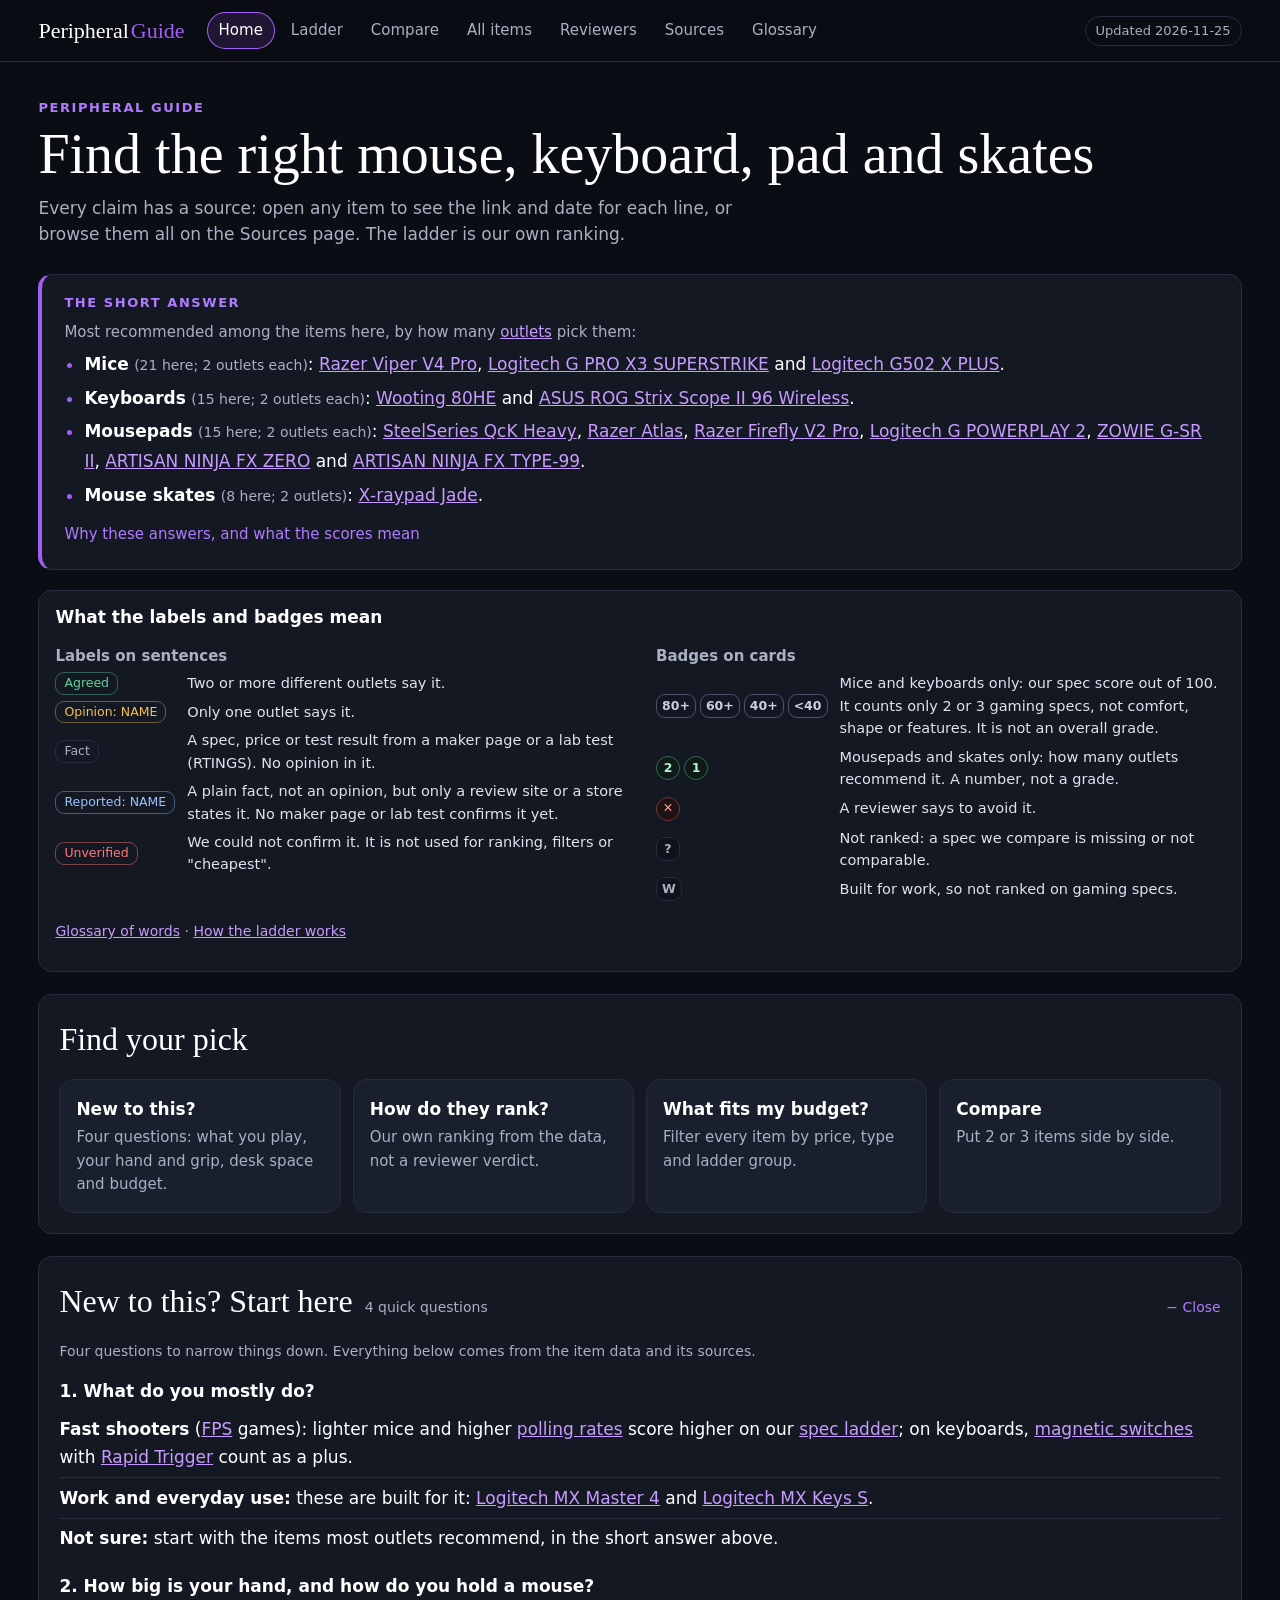
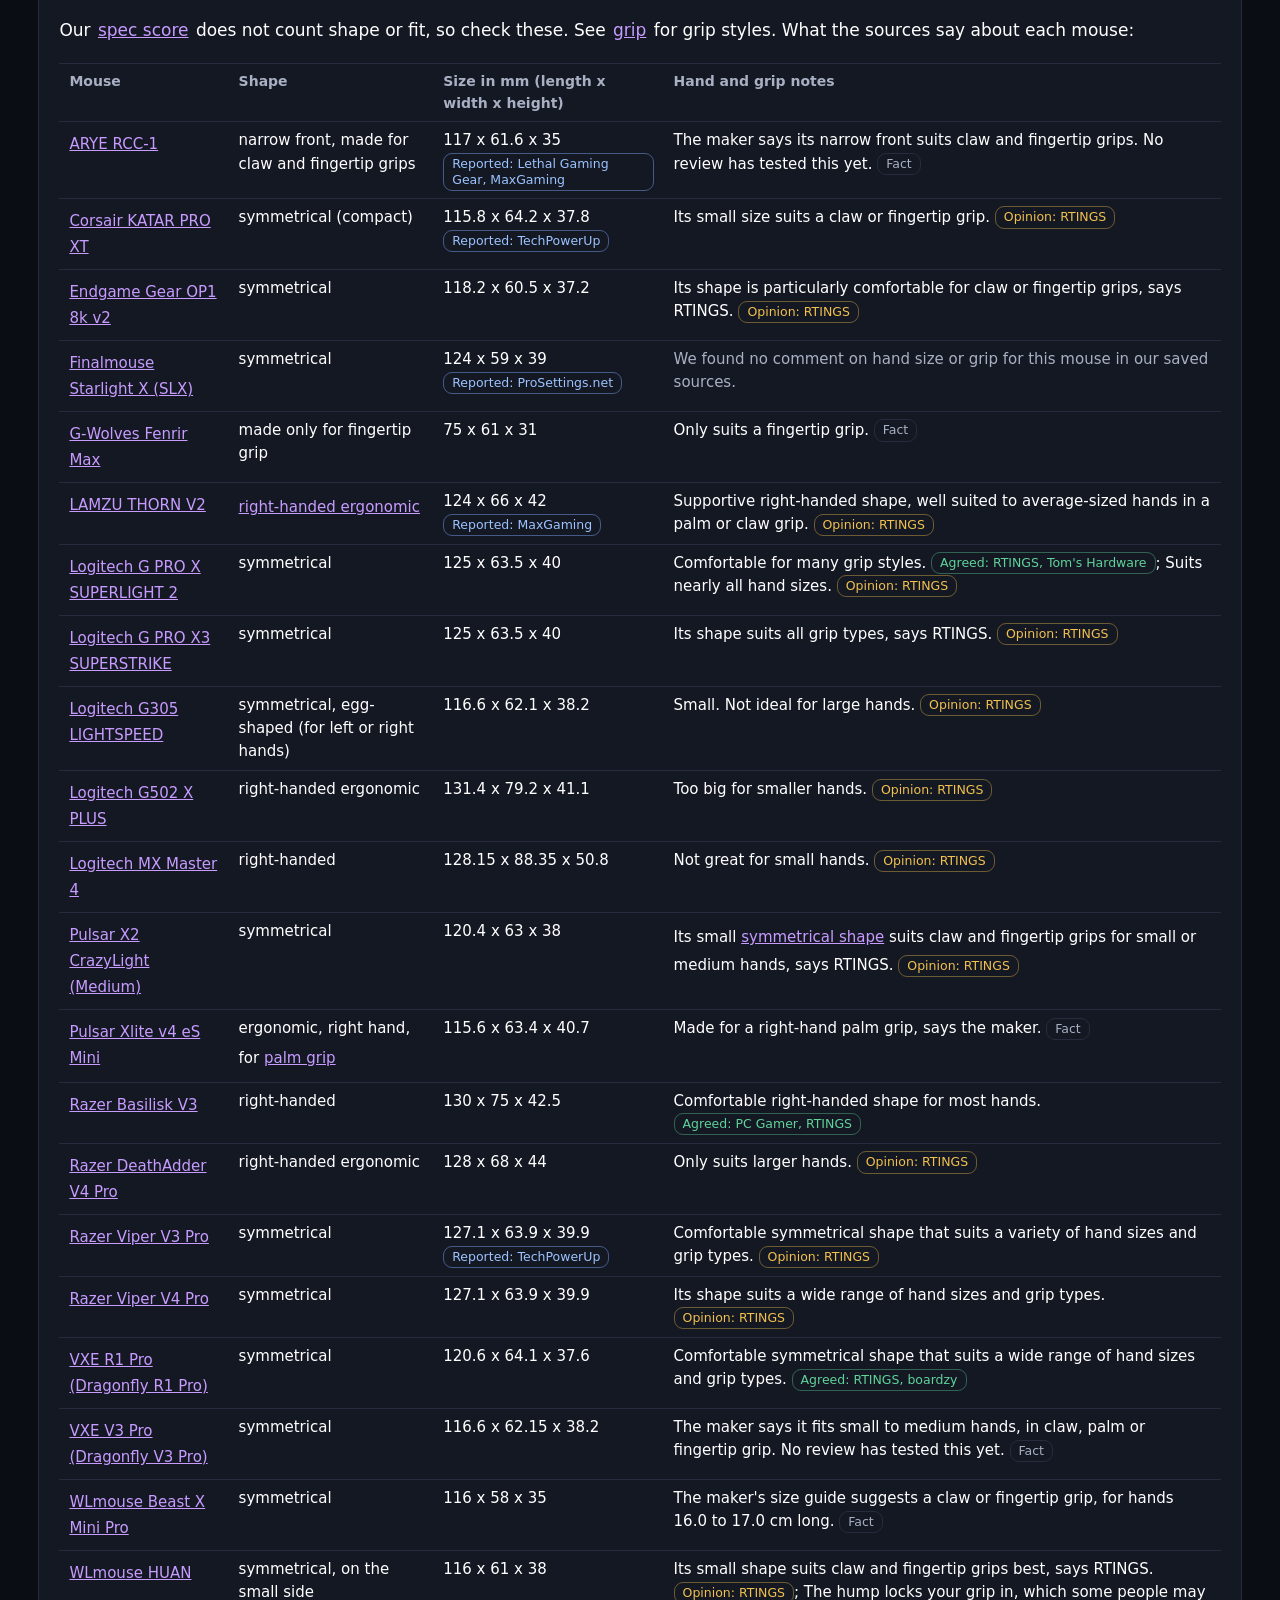
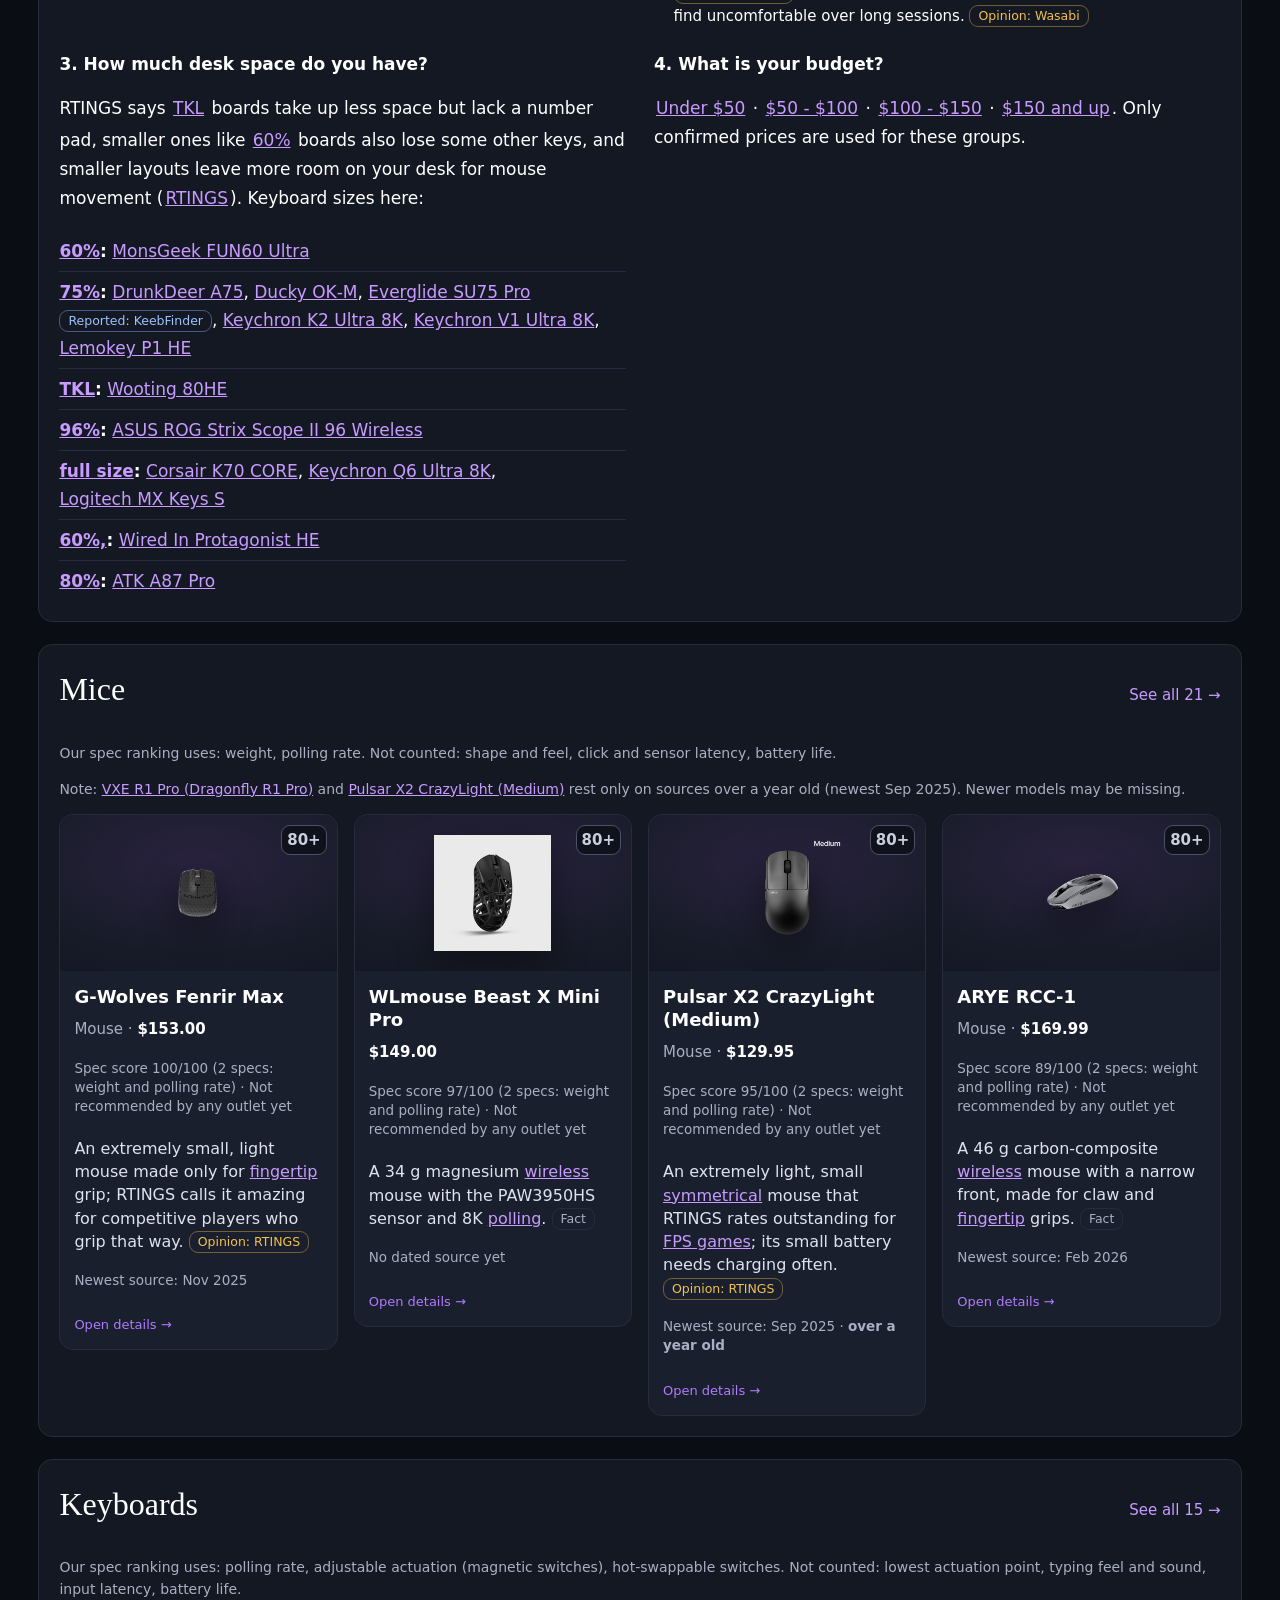
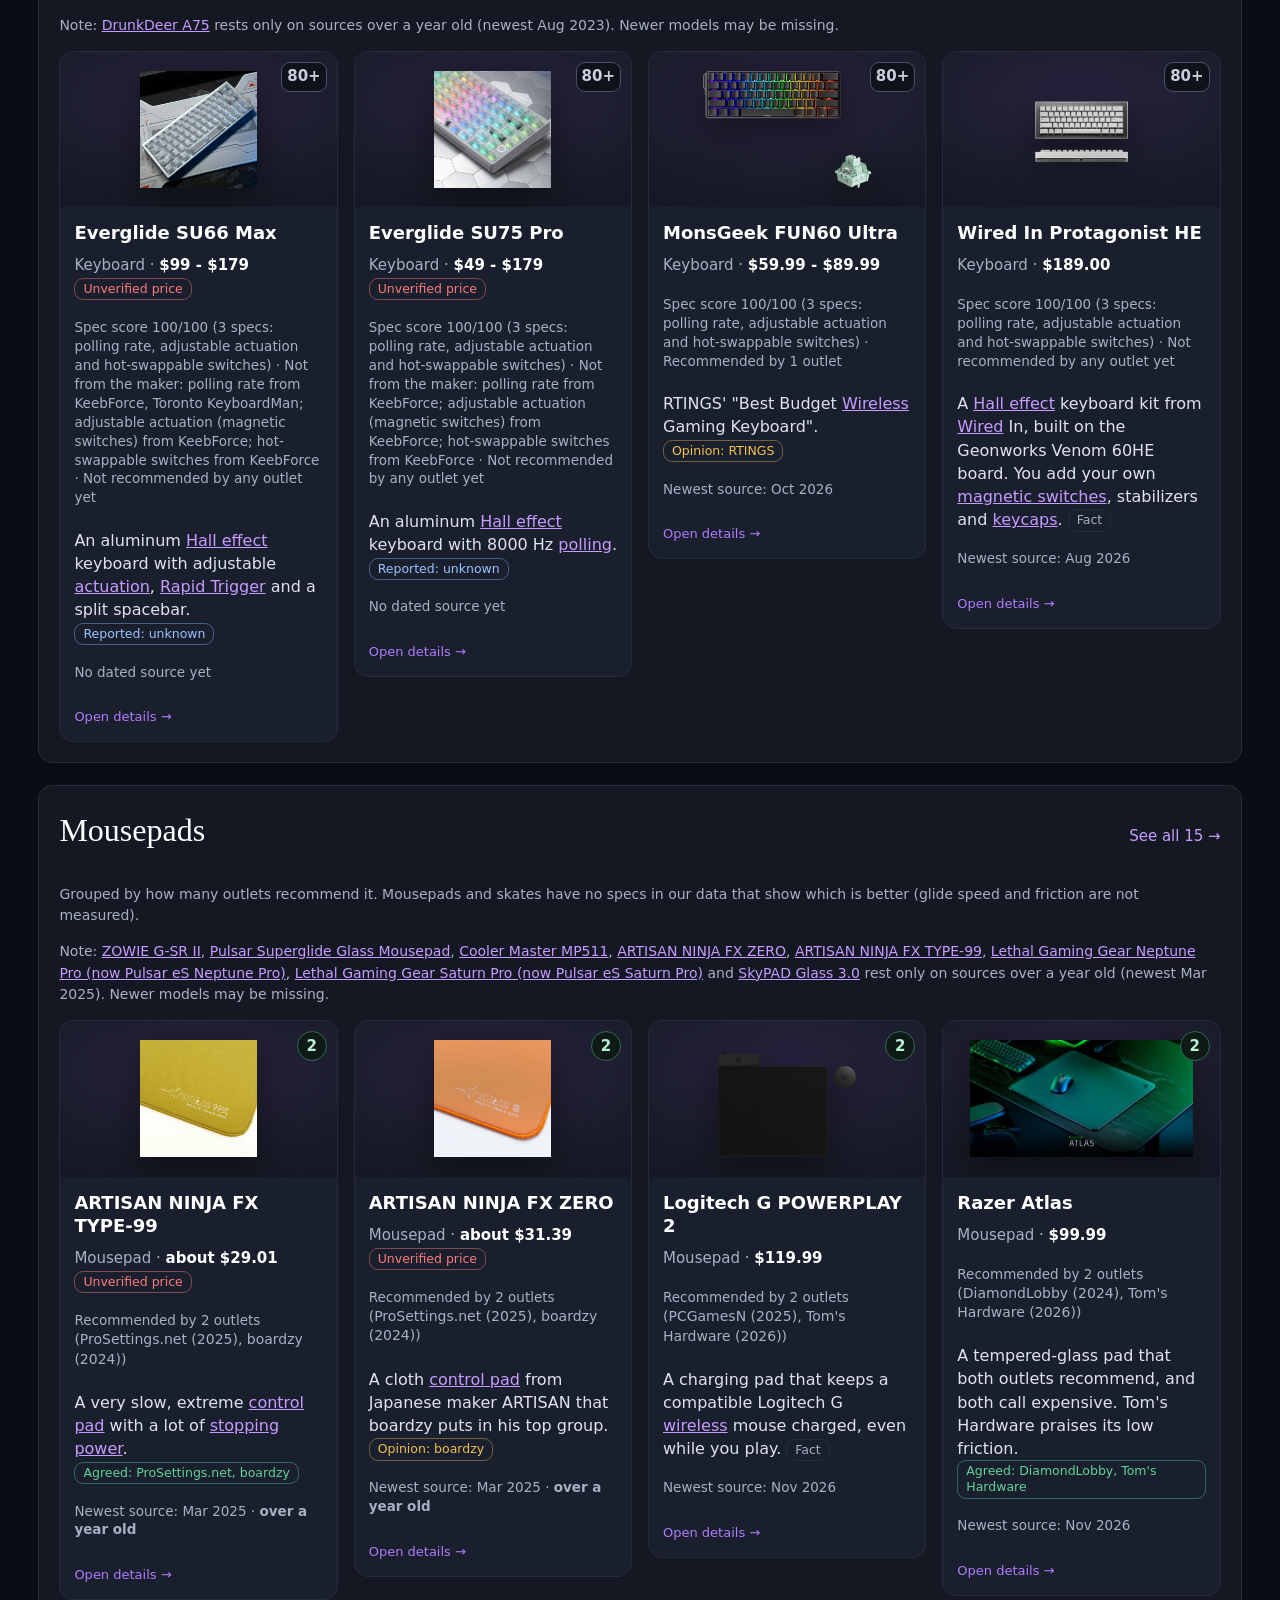
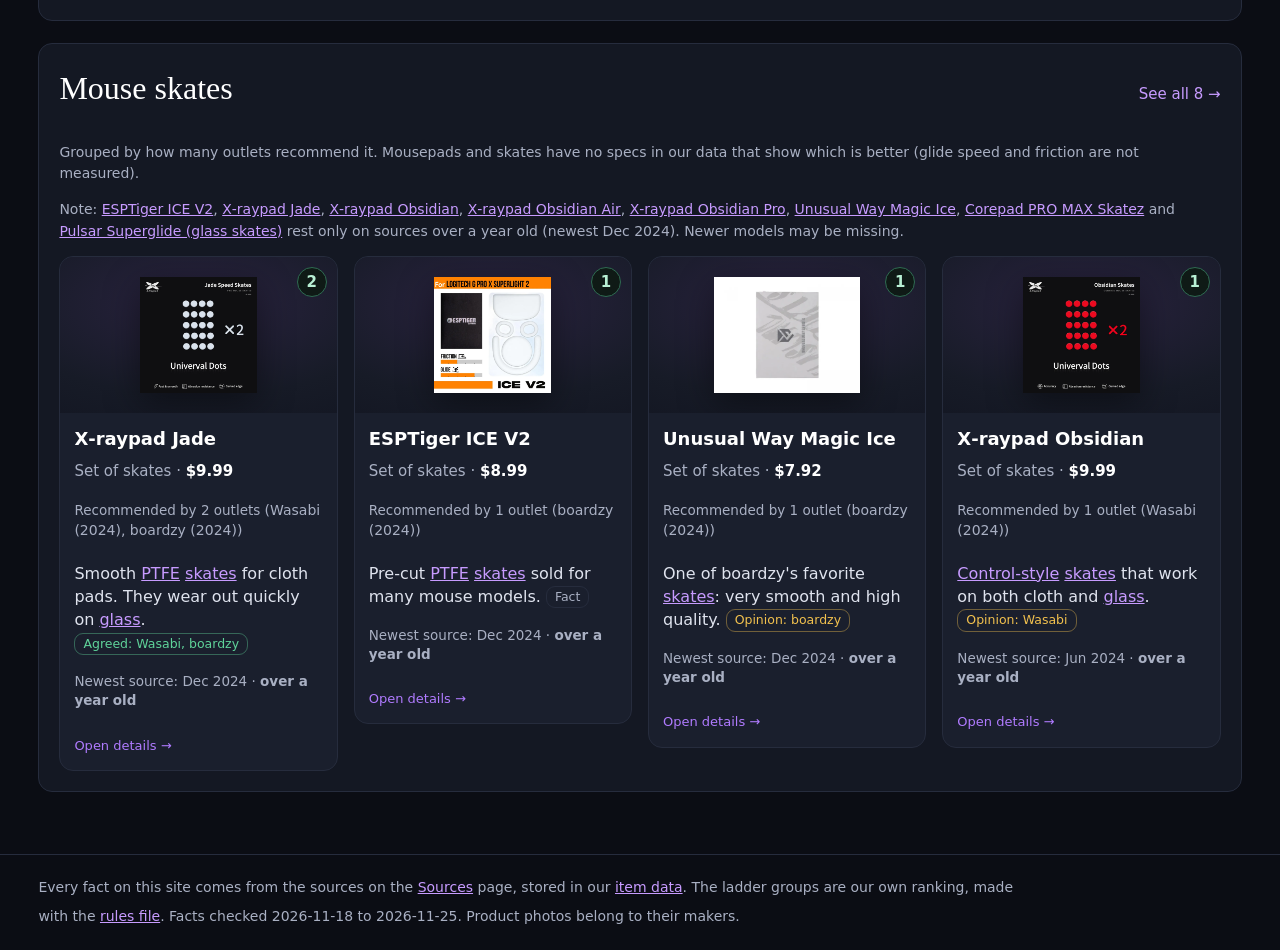
==== commit ff434b6c: "Add files via upload" ====
--- a/index.html
+++ b/index.html
@@ -9,7 +9,7 @@
 <div class="hero"><p class="label">Peripheral guide</p><h1>Find the right mouse, keyboard, pad and skates</h1><p class="help">Every claim has a source: open any item to see the link and date for each line, or browse them all on the Sources page. The ladder is our own ranking.</p></div>
 <section class="answer" aria-label="Short answer"><h2>The short answer</h2><p class="lead">Most recommended among the items here, by how many <a class="gl" href="glossary.html#outlet" title="Our word for one review site or reviewer, like RTINGS, PC Gamer or boardzy. When an outlet puts an item on its best-of list or in its top group, we say it &quot;recommends&quot; the item. Each outlet counts once, even if it recommends an item in two lists.">outlets</a> pick them:</p><ul><li><b>Mice</b> <span class="small">(21 here; 2 outlets each)</span>: <a href="#" data-open="razer-viper-v4-pro">Razer Viper V4 Pro</a>, <a href="#" data-open="logitech-g-pro-x3-superstrike">Logitech G PRO X3 SUPERSTRIKE</a> and <a href="#" data-open="logitech-g502-x-plus">Logitech G502 X PLUS</a>.</li><li><b>Keyboards</b> <span class="small">(15 here; 2 outlets each)</span>: <a href="#" data-open="wooting-80he">Wooting 80HE</a> and <a href="#" data-open="asus-rog-strix-scope-ii-96-wireless">ASUS ROG Strix Scope II 96 Wireless</a>.</li><li><b>Mousepads</b> <span class="small">(15 here; 2 outlets each)</span>: <a href="#" data-open="steelseries-qck-heavy">SteelSeries QcK Heavy</a>, <a href="#" data-open="razer-atlas">Razer Atlas</a>, <a href="#" data-open="razer-firefly-v2-pro">Razer Firefly V2 Pro</a>, <a href="#" data-open="logitech-powerplay-2">Logitech G POWERPLAY 2</a>, <a href="#" data-open="zowie-g-sr-ii">ZOWIE G‑SR II</a>, <a href="#" data-open="artisan-ninja-fx-zero">ARTISAN NINJA FX ZERO</a> and <a href="#" data-open="artisan-ninja-fx-type-99">ARTISAN NINJA FX TYPE‑99</a>.</li><li><b>Mouse skates</b> <span class="small">(8 here; 2 outlets)</span>: <a href="#" data-open="xraypad-jade">X‑raypad Jade</a>.</li></ul><details class="more-d"><summary>Why these answers, and what the scores mean</summary><ul><li>Keyboards: top <a class="gl" href="glossary.html#spec-score" title="Our number from 0 to 100 for mice and keyboards. For each spec we compare, we work out the share of the other ranked items it matches or beats, then average those shares. It only counts the specs listed on the Ladder page.">spec score</a>: <a href="#" data-open="wooting-80he">Wooting 80HE</a>, <a href="#" data-open="monsgeek-fun60-ultra">MonsGeek FUN60 Ultra</a>, <a href="#" data-open="wired-in-protagonist-he">Wired In Protagonist HE</a>, <a href="#" data-open="everglide-su75-pro">Everglide SU75 Pro</a> and <a href="#" data-open="everglide-su66-max">Everglide SU66 Max</a>. The spec score counts only <a class="gl" href="glossary.html#polling-rate" title="How often a mouse or keyboard sends its input to the PC each second. 8000 Hz (8K) means once every 0.125 milliseconds.">polling rate</a>, adjustable <a class="gl" href="glossary.html#actuation-point" title="How far down you must press a key before it registers.">actuation</a> and <a class="gl" href="glossary.html#hot-swappable" title="You can pull out and change the key switches without soldering.">hot-swappable</a> switches.</li><li>Mice: top spec score: <a href="#" data-open="g-wolves-fenrir-max">G‑Wolves Fenrir Max</a>. The spec score counts only weight and polling rate.</li><li><a href="#" data-open="logitech-g502-x-plus">Logitech G502 X PLUS</a> is recommended but has a low spec score. That is not a contradiction: a recommendation is a reviewer's overall view, while our spec score only compares a few gaming specs.</li><li><a href="#" data-open="asus-rog-strix-scope-ii-96-wireless">ASUS ROG Strix Scope II 96 Wireless</a> is recommended but has a low spec score. That is not a contradiction: a recommendation is a reviewer's overall view, while our spec score only compares a few gaming specs.</li><li>Spec scores are ours and count only 2 or 3 specs. A score of 100 means it matches or beats every other ranked item on those specs, not that it is perfect. Counting higher polling as better is our choice. For mice, Tom's Hardware says 1,000 Hz suits most gamers; for keyboards, Tom's Guide and RTINGS say many people will not need or notice more (see <a href="ladder.html#how">How the ladder works</a>).</li><li>These are 59 items we chose, not every product. <a href="sources.html#chosen">How we chose them</a>.</li></ul></details></section>
 <details class="keys"><summary>What the labels and badges mean</summary><div class="keys-in"><div><h3>Labels on sentences</h3><dl><dt><span class="chip agreed">Agreed</span></dt><dd>Two or more different outlets say it.</dd><dt><span class="chip opinion">Opinion: NAME</span></dt><dd>Only one outlet says it.</dd><dt><span class="chip fact">Fact</span></dt><dd>A spec, price or test result from a maker page or a lab test (RTINGS). No opinion in it.</dd><dt><span class="chip reported">Reported: NAME</span></dt><dd>A plain fact, not an opinion, but only a review site or a store states it. No maker page or lab test confirms it yet.</dd><dt><span class="chip unverified">Unverified</span></dt><dd>We could not confirm it. It is not used for ranking, filters or "cheapest".</dd></dl></div><div><h3>Badges on cards</h3><dl><dt><span class="tier t-S" role="img" aria-label="Spec score group 80 to 100">80+</span><span class="tier t-A" role="img" aria-label="Spec score group 60 to 79">60+</span><span class="tier t-B" role="img" aria-label="Spec score group 40 to 59">40+</span><span class="tier t-C" role="img" aria-label="Spec score group under 40">&lt;40</span></dt><dd>Mice and keyboards only: our spec score out of 100. It counts only 2 or 3 gaming specs, not comfort, shape or features. It is not an overall grade.</dd><dt><span class="tier t-SRC" role="img" aria-label="Recommended by 2 outlets">2</span><span class="tier t-SRC" role="img" aria-label="Recommended by 1 outlet">1</span></dt><dd>Mousepads and skates only: how many outlets recommend it. A number, not a grade.</dd><dt><span class="tier t-X" role="img" aria-label="Avoid: a reviewer says to avoid it">✕</span></dt><dd>A reviewer says to avoid it.</dd><dt><span class="tier t-NA" role="img" aria-label="Not ranked">?</span></dt><dd>Not ranked: a spec we compare is missing or not comparable.</dd><dt><span class="tier t-NA" role="img" aria-label="Built for work, not ranked">W</span></dt><dd>Built for work, so not ranked on gaming specs.</dd></dl></div></div><p class="small"><a href="glossary.html">Glossary of words</a> · <a href="ladder.html">How the ladder works</a></p></details>
-<section class="block"><h2>Find your pick</h2><div class="quick"><a class="qbtn" href="#start"><b>New to this?</b><span>Four questions: what you play, your hand and grip, desk space and budget.</span></a><a class="qbtn" href="ladder.html"><b>How do they rank?</b><span>Our own ranking from the data, not a reviewer verdict.</span></a><a class="qbtn" href="items.html"><b>What fits my budget?</b><span>Filter every item by price, type and ladder group.</span></a><a class="qbtn" href="compare.html"><b>Compare</b><span>Put 2 or 3 items side by side.</span></a></div></section><section class="block" id="start"><details class="guide-d"><summary><h2>New to this? Start here</h2><span class="small">4 quick questions</span></summary><p class="small">Four questions to narrow things down. Everything below comes from the item data and its sources.</p><div class="guide"><div class="gq"><h3>1. What do you mostly do?</h3><ul class="plain"><li><b>Fast shooters</b> (<a class="gl" href="glossary.html#fps">FPS</a> games): lighter mice and higher <a class="gl" href="glossary.html#polling-rate">polling rates</a> score higher on our <a href="ladder.html">spec ladder</a>; on keyboards, <a class="gl" href="glossary.html#magnetic-switches">magnetic switches</a> with <a class="gl" href="glossary.html#rapid-trigger">Rapid Trigger</a> count as a plus.</li><li><b>Work and everyday use:</b> these are built for it: <a href="#" data-open="logitech-mx-master-4">Logitech MX Master 4</a> and <a href="#" data-open="logitech-mx-keys-s">Logitech MX Keys S</a>.</li><li><b>Not sure:</b> start with the items most outlets recommend, in the short answer above.</li></ul></div><div class="gq"><h3>2. How big is your hand, and how do you hold a mouse?</h3><p>Our <a class="gl" href="glossary.html#spec-score" title="Our number from 0 to 100 for mice and keyboards. For each spec we compare, we work out the share of the other ranked items it matches or beats, then average those shares. It only counts the specs listed on the Ladder page.">spec score</a> does not count shape or fit, so check these. See <a class="gl" href="glossary.html#grip">grip</a> for grip styles. What the sources say about each mouse:</p><div class="tablewrap"><table class="gt"><thead><tr><th>Mouse</th><th>Shape</th><th>Size in mm (length x width x height)</th><th>Hand and grip notes</th></tr></thead><tbody><tr><td><a href="#" data-open="arye-rcc-1">ARYE RCC‑1</a></td><td>narrow front, made for claw and fingertip grips</td><td>117 x 61.6 x 35 <span class="chip reported" title="Not from a maker page or a lab test">Reported<span class="cn">: Lethal Gaming Gear, MaxGaming</span></span></td><td>The maker says its narrow front suits claw and fingertip grips. No review has tested this yet. <span class="chip fact">Fact</span></td></tr><tr><td><a href="#" data-open="corsair-katar-pro-xt">Corsair KATAR PRO XT</a></td><td>symmetrical (compact)</td><td>115.8 x 64.2 x 37.8 <span class="chip reported" title="Not from a maker page or a lab test">Reported<span class="cn">: TechPowerUp</span></span></td><td>Its small size suits a claw or fingertip grip. <span class="chip opinion">Opinion<span class="cn">: RTINGS</span></span></td></tr><tr><td><a href="#" data-open="endgame-gear-op1-8k-v2">Endgame Gear OP1 8k v2</a></td><td>symmetrical</td><td>118.2 x 60.5 x 37.2</td><td>Its shape is particularly comfortable for claw or fingertip grips, says RTINGS. <span class="chip opinion">Opinion<span class="cn">: RTINGS</span></span></td></tr><tr><td><a href="#" data-open="finalmouse-starlight-x">Finalmouse Starlight X (SLX)</a></td><td>symmetrical</td><td><span class=dash>Not listed</span></td><td><span class="dash">We found no comment on hand size or grip for this mouse in our saved sources.</span></td></tr><tr><td><a href="#" data-open="g-wolves-fenrir-max">G‑Wolves Fenrir Max</a></td><td>made only for fingertip grip</td><td>75 x 61 x 31</td><td>Only suits a fingertip grip. <span class="chip fact">Fact</span></td></tr><tr><td><a href="#" data-open="lamzu-thorn-v2">LAMZU THORN V2</a></td><td><a class="gl" href="glossary.html#ergonomic-shape" title="A mouse shaped for one hand (usually the right) so your hand can rest on it.">right-handed ergonomic</a></td><td><span class=dash>Not listed</span></td><td>Supportive right-handed shape, well suited to average-sized hands in a palm or claw grip. <span class="chip opinion">Opinion<span class="cn">: RTINGS</span></span></td></tr><tr><td><a href="#" data-open="logitech-g-pro-x-superlight-2">Logitech G PRO X SUPERLIGHT 2</a></td><td>symmetrical</td><td>125 x 63.5 x 40</td><td>Comfortable for many grip styles. <span class="chip agreed">Agreed<span class="cn">: RTINGS, Tom&#x27;s Hardware</span></span>; Suits nearly all hand sizes. <span class="chip opinion">Opinion<span class="cn">: RTINGS</span></span></td></tr><tr><td><a href="#" data-open="logitech-g-pro-x3-superstrike">Logitech G PRO X3 SUPERSTRIKE</a></td><td>symmetrical</td><td>125 x 63.5 x 40</td><td>Its shape suits all grip types, says RTINGS. <span class="chip opinion">Opinion<span class="cn">: RTINGS</span></span></td></tr><tr><td><a href="#" data-open="logitech-g305-lightspeed">Logitech G305 LIGHTSPEED</a></td><td>symmetrical, egg-shaped (for left or right hands)</td><td>116.6 x 62.1 x 38.2</td><td>Small. Not ideal for large hands. <span class="chip opinion">Opinion<span class="cn">: RTINGS</span></span></td></tr><tr><td><a href="#" data-open="logitech-g502-x-plus">Logitech G502 X PLUS</a></td><td>right-handed ergonomic</td><td>131.4 x 79.2 x 41.1</td><td>Too big for smaller hands. <span class="chip opinion">Opinion<span class="cn">: RTINGS</span></span></td></tr><tr><td><a href="#" data-open="logitech-mx-master-4">Logitech MX Master 4</a></td><td>right-handed</td><td>128.15 x 88.35 x 50.8</td><td>Not great for small hands. <span class="chip opinion">Opinion<span class="cn">: RTINGS</span></span></td></tr><tr><td><a href="#" data-open="pulsar-x2-crazylight">Pulsar X2 CrazyLight (Medium)</a></td><td>symmetrical</td><td>120.4 x 63 x 38</td><td>Its small <a class="gl" href="glossary.html#symmetrical-shape" title="The left and right sides of the mouse match, so the shape suits either hand. Side buttons can still be on one side only.">symmetrical shape</a> suits claw and fingertip grips for small or medium hands, says RTINGS. <span class="chip opinion">Opinion<span class="cn">: RTINGS</span></span></td></tr><tr><td><a href="#" data-open="pulsar-xlite-v4-es-mini">Pulsar Xlite v4 eS Mini</a></td><td>ergonomic, right hand, for <a class="gl" href="glossary.html#grip" title="How you hold a mouse. The common grips are palm, claw and fingertip.">palm grip</a></td><td>115.6 x 63.4 x 40.7</td><td>Made for a right-hand palm grip, says the maker. <span class="chip fact">Fact</span></td></tr><tr><td><a href="#" data-open="razer-basilisk-v3">Razer Basilisk V3</a></td><td>right-handed</td><td>130 x 75 x 42.5</td><td>Comfortable right-handed shape for most hands. <span class="chip opinion">Opinion<span class="cn">: RTINGS</span></span></td></tr><tr><td><a href="#" data-open="razer-deathadder-v4-pro">Razer DeathAdder V4 Pro</a></td><td>right-handed ergonomic</td><td>128 x 68 x 44</td><td>Only suits larger hands. <span class="chip opinion">Opinion<span class="cn">: RTINGS</span></span></td></tr><tr><td><a href="#" data-open="razer-viper-v3-pro">Razer Viper V3 Pro</a></td><td>symmetrical</td><td><span class=dash>Not listed</span></td><td>Comfortable symmetrical shape that suits a variety of hand sizes and grip types. <span class="chip opinion">Opinion<span class="cn">: RTINGS</span></span></td></tr><tr><td><a href="#" data-open="razer-viper-v4-pro">Razer Viper V4 Pro</a></td><td>symmetrical</td><td>127.1 x 63.9 x 39.9</td><td>Its shape suits a wide range of hand sizes and grip types. <span class="chip opinion">Opinion<span class="cn">: RTINGS</span></span></td></tr><tr><td><a href="#" data-open="vxe-r1-pro">VXE R1 Pro (Dragonfly R1 Pro)</a></td><td>symmetrical</td><td>120.6 x 64.1 x 37.6</td><td>Comfortable symmetrical shape that suits a wide range of hand sizes and grip types. <span class="chip opinion">Opinion<span class="cn">: RTINGS</span></span></td></tr><tr><td><a href="#" data-open="vxe-v3-pro">VXE V3 Pro (Dragonfly V3 Pro)</a></td><td>symmetrical</td><td>116.6 x 62.15 x 38.2</td><td>The maker says it fits small to medium hands, in claw, palm or fingertip grip. No review has tested this yet. <span class="chip fact">Fact</span></td></tr><tr><td><a href="#" data-open="wlmouse-beast-x-mini-pro">WLmouse Beast X Mini Pro</a></td><td>symmetrical</td><td>116 x 58 x 35</td><td>The maker&#x27;s size guide suggests a claw or fingertip grip, for hands 16.0 to 17.0 cm long. <span class="chip fact">Fact</span></td></tr><tr><td><a href="#" data-open="wlmouse-huan">WLmouse HUAN</a></td><td>symmetrical, on the small side</td><td>116 x 61 x 38</td><td>Its small shape suits claw and fingertip grips best, says RTINGS. <span class="chip opinion">Opinion<span class="cn">: RTINGS</span></span></td></tr></tbody></table></div></div><div class="gq"><h3>3. How much desk space do you have?</h3><p>RTINGS says <a class="gl" href="glossary.html#tenkeyless-tkl" title="A keyboard without the number pad on the right.">TKL</a> boards take up less space but lack a number pad, smaller ones like <a class="gl" href="glossary.html#60-layout" title="The smallest common layout: no number pad, function row, navigation keys or arrow keys.">60%</a> boards also lose some other keys, and smaller layouts leave more room on your desk for mouse movement (<a href="https://www.rtings.com/keyboard/reviews/best/keyboard" target="_blank" rel="noopener">RTINGS</a>). Keyboard sizes here:</p><ul class="plain"><li><b><a class="gl" href="glossary.html#60-layout">60%</a>:</b> <a href="#" data-open="monsgeek-fun60-ultra">MonsGeek FUN60 Ultra</a></li><li><b><a class="gl" href="glossary.html#75-layout">75%</a>:</b> <a href="#" data-open="drunkdeer-a75">DrunkDeer A75</a>, <a href="#" data-open="ducky-ok-m">Ducky OK‑M</a>, <a href="#" data-open="everglide-su75-pro">Everglide SU75 Pro</a> <span class="chip reported" title="Not from a maker page or a lab test">Reported<span class="cn">: KeebFinder</span></span>, <a href="#" data-open="keychron-k2-ultra-8k">Keychron K2 Ultra 8K</a>, <a href="#" data-open="keychron-v1-ultra-8k">Keychron V1 Ultra 8K</a>, <a href="#" data-open="lemokey-p1-he">Lemokey P1 HE</a></li><li><b><a class="gl" href="glossary.html#tenkeyless-tkl">TKL</a>:</b> <a href="#" data-open="wooting-80he">Wooting 80HE</a></li><li><b><a class="gl" href="glossary.html#96-layout">96%</a>:</b> <a href="#" data-open="asus-rog-strix-scope-ii-96-wireless">ASUS ROG Strix Scope II 96 Wireless</a></li><li><b><a class="gl" href="glossary.html#full-size">full size</a>:</b> <a href="#" data-open="corsair-k70-core">Corsair K70 CORE</a>, <a href="#" data-open="keychron-q6-ultra-8k">Keychron Q6 Ultra 8K</a>, <a href="#" data-open="logitech-mx-keys-s">Logitech MX Keys S</a></li><li><b><a class="gl" href="glossary.html#60">60%,</a>:</b> <a href="#" data-open="wired-in-protagonist-he">Wired In Protagonist HE</a></li><li><b><a class="gl" href="glossary.html#80">80%</a>:</b> <a href="#" data-open="atk-a87-pro">ATK A87 Pro</a></li></ul></div><div class="gq"><h3>4. What is your budget?</h3><p><a href="items.html?band=Under%20%2450">Under $50</a> · <a href="items.html?band=%2450%20-%20%24100">$50 - $100</a> · <a href="items.html?band=%24100%20-%20%24150">$100 - $150</a> · <a href="items.html?band=%24150%20and%20up">$150 and up</a>. Only confirmed prices are used for these groups.</p></div></div></details></section><section class="block"><div class="block-head"><h2>Mice</h2><a class="more" href="items.html?cat=mouse">See all 21 →</a></div><p class="small">Our spec ranking uses: weight, polling rate. Not counted: shape and feel, click and sensor latency, battery life.</p><p class="small warn">Note: <a href="#" data-open="vxe-r1-pro">VXE R1 Pro (Dragonfly R1 Pro)</a>, <a href="#" data-open="pulsar-x2-crazylight">Pulsar X2 CrazyLight (Medium)</a> and <a href="#" data-open="endgame-gear-op1-8k-v2">Endgame Gear OP1 8k v2</a> rest only on sources over a year old (newest Oct 2025). Newer models may be missing.</p><div class="grid home-grid"><article class="card" data-id="g-wolves-fenrir-max" data-cat="mouse" data-tier="S" data-price="153.0" data-band="$150 and up" data-name="G-Wolves Fenrir Max" data-search="g-wolves fenrir max g-wolves mouse an extremely small, light mouse made only for fingertip grip; rtings calls it amazing for competitive players who grip that way." ><div class="pic-wrap"><div class="pic-box photo fit-contain"><img class="pic" src="img/g-wolves-fenrir-max.webp" alt="G-Wolves Fenrir Max" loading="lazy" decoding="async"></div><span class="tier t-S" title="Spec score 80 to 100" role="img" aria-label="Spec score group 80 to 100">80+</span></div><div class="card-body"><h3><a href="#" class="card-link" data-open="g-wolves-fenrir-max">G‑Wolves Fenrir Max</a></h3><p class="meta">Mouse · <b>$153.00</b></p><p class="tierline">Spec score 100/100 (2 specs<span class="long">: weight and polling rate</span>) · Not recommended by any outlet yet</p><p class="verdict">An extremely small, light mouse made only for <a class="gl" href="glossary.html#grip" title="How you hold a mouse. The common grips are palm, claw and fingertip.">fingertip</a> grip; RTINGS calls it amazing for competitive players who grip that way. <span class="chip opinion">Opinion<span class="cn">: RTINGS</span></span></p><p class="dated" title="Newest date on its sources: a review, video or best-of list update">Newest source: Nov 2025</p><p class="open">Open details →</p></div></article><article class="card" data-id="wlmouse-beast-x-mini-pro" data-cat="mouse" data-tier="S" data-price="149.0" data-band="$100 - $150" data-name="WLmouse Beast X Mini Pro" data-search="wlmouse beast x mini pro wlmouse mouse a 34 g magnesium wireless mouse with the paw3950hs sensor and 8k polling." ><div class="pic-wrap"><div class="pic-box photo fit-contain"><img class="pic" src="img/wlmouse-beast-x-mini-pro.webp" alt="WLmouse Beast X Mini Pro" loading="lazy" decoding="async"></div><span class="tier t-S" title="Spec score 80 to 100" role="img" aria-label="Spec score group 80 to 100">80+</span></div><div class="card-body"><h3><a href="#" class="card-link" data-open="wlmouse-beast-x-mini-pro">WLmouse Beast X Mini Pro</a></h3><p class="meta"><b>$149.00</b></p><p class="tierline">Spec score 97/100 (2 specs<span class="long">: weight and polling rate</span>) · Not recommended by any outlet yet</p><p class="verdict">A 34 g magnesium <a class="gl" href="glossary.html#wired-and-wireless" title="Wired: it plugs into your PC with a cable. Wireless: it connects through a small USB receiver or Bluetooth.">wireless</a> mouse with the PAW3950HS sensor and 8K <a class="gl" href="glossary.html#polling-rate" title="How often a mouse or keyboard sends its input to the PC each second. 8000 Hz (8K) means once every 0.125 milliseconds.">polling</a>. <span class="chip fact">Fact</span></p><p class="dated">No dated source yet</p><p class="open">Open details →</p></div></article><article class="card" data-id="pulsar-x2-crazylight" data-cat="mouse" data-tier="S" data-price="129.95" data-band="$100 - $150" data-name="Pulsar X2 CrazyLight (Medium)" data-search="pulsar x2 crazylight (medium) pulsar mouse an extremely light, small symmetrical mouse that rtings rates outstanding for fps games; its small battery needs charging often." ><div class="pic-wrap"><div class="pic-box photo fit-contain"><img class="pic" src="img/pulsar-x2-crazylight.webp" alt="Pulsar X2 CrazyLight (Medium)" loading="lazy" decoding="async"></div><span class="tier t-S" title="Spec score 80 to 100" role="img" aria-label="Spec score group 80 to 100">80+</span></div><div class="card-body"><h3><a href="#" class="card-link" data-open="pulsar-x2-crazylight">Pulsar X2 CrazyLight (Medium)</a></h3><p class="meta">Mouse · <b>$129.95</b></p><p class="tierline">Spec score 95/100 (2 specs<span class="long">: weight and polling rate</span>) · Not recommended by any outlet yet</p><p class="verdict">An extremely light, small <a class="gl" href="glossary.html#symmetrical-shape" title="The left and right sides of the mouse match, so the shape suits either hand. Side buttons can still be on one side only.">symmetrical</a> mouse that RTINGS rates outstanding for <a class="gl" href="glossary.html#fps" title="Short for first-person shooter: fast games where you aim through your character&#x27;s eyes, such as Overwatch 2 or Apex Legends.">FPS games</a>; its small battery needs charging often. <span class="chip opinion">Opinion<span class="cn">: RTINGS</span></span></p><p class="dated old" title="Newest date on its sources: a review, video or best-of list update">Newest source: Sep 2025 · <b>over a year old</b></p><p class="open">Open details →</p></div></article><article class="card" data-id="arye-rcc-1" data-cat="mouse" data-tier="S" data-price="169.99" data-band="$150 and up" data-name="ARYE RCC-1" data-search="arye rcc-1 arye mouse a 46 g carbon-composite wireless mouse with a narrow front, made for claw and fingertip grips." ><div class="pic-wrap"><div class="pic-box photo fit-contain"><img class="pic" src="img/arye-rcc-1.webp" alt="ARYE RCC-1" loading="lazy" decoding="async"></div><span class="tier t-S" title="Spec score 80 to 100" role="img" aria-label="Spec score group 80 to 100">80+</span></div><div class="card-body"><h3><a href="#" class="card-link" data-open="arye-rcc-1">ARYE RCC‑1</a></h3><p class="meta">Mouse · <b>$169.99</b></p><p class="tierline">Spec score 89/100 (2 specs<span class="long">: weight and polling rate</span>) · Not recommended by any outlet yet</p><p class="verdict">A 46 g carbon-composite <a class="gl" href="glossary.html#wired-and-wireless" title="Wired: it plugs into your PC with a cable. Wireless: it connects through a small USB receiver or Bluetooth.">wireless</a> mouse with a narrow front, made for claw and <a class="gl" href="glossary.html#grip" title="How you hold a mouse. The common grips are palm, claw and fingertip.">fingertip</a> grips. <span class="chip fact">Fact</span></p><p class="dated">No dated source yet</p><p class="open">Open details →</p></div></article></div></section><section class="block"><div class="block-head"><h2>Keyboards</h2><a class="more" href="items.html?cat=keyboard">See all 15 →</a></div><p class="small">Our spec ranking uses: polling rate, adjustable actuation (magnetic switches), hot-swappable switches. Not counted: lowest actuation point, typing feel and sound, input latency, battery life.</p><p class="small warn">Note: <a href="#" data-open="drunkdeer-a75">DrunkDeer A75</a> rests only on sources over a year old (newest Aug 2023). Newer models may be missing.</p><div class="grid home-grid"><article class="card" data-id="everglide-su66-max" data-cat="keyboard" data-tier="S" data-price="" data-band="unverified" data-name="Everglide SU66 Max" data-search="everglide su66 max everglide / keebforce keyboard an aluminum hall effect keyboard with adjustable actuation, rapid trigger and a split spacebar." ><div class="pic-wrap"><div class="pic-box photo fit-contain"><img class="pic" src="img/everglide-su66-max.webp" alt="Everglide SU66 Max" loading="lazy" decoding="async"></div><span class="tier t-S" title="Spec score 80 to 100" role="img" aria-label="Spec score group 80 to 100">80+</span></div><div class="card-body"><h3><a href="#" class="card-link" data-open="everglide-su66-max">Everglide SU66 Max</a></h3><p class="meta">Keyboard · <b>$99 - $179</b> <span class="chip unverified">Unverified price</span></p><p class="tierline">Spec score 100/100 (3 specs<span class="long">: polling rate, adjustable actuation and hot-swappable switches</span>) · Not from the maker: polling rate from KeebForce, Toronto KeyboardMan; adjustable actuation (magnetic switches) from KeebForce; hot-swappable switches from KeebForce · Not recommended by any outlet yet</p><p class="verdict">An aluminum <a class="gl" href="glossary.html#hall-effect-switches" title="A kind of magnetic switch. Magnets and sensors detect how far each key is pressed, so you can set the actuation point of each key.">Hall effect</a> keyboard with adjustable <a class="gl" href="glossary.html#actuation-point" title="How far down you must press a key before it registers.">actuation</a>, <a class="gl" href="glossary.html#rapid-trigger" title="A feature where a key (or mouse click) resets as soon as you lift it a little, instead of at a fixed reset point.">Rapid Trigger</a> and a split spacebar. <span class="chip reported">Reported<span class="cn">: unknown</span></span></p><p class="dated">No dated source yet</p><p class="open">Open details →</p></div></article><article class="card" data-id="everglide-su75-pro" data-cat="keyboard" data-tier="S" data-price="" data-band="unverified" data-name="Everglide SU75 Pro" data-search="everglide su75 pro everglide keyboard an aluminum hall effect keyboard with 8000 hz polling." ><div class="pic-wrap"><div class="pic-box photo fit-contain"><img class="pic" src="img/everglide-su75-pro.webp" alt="Everglide SU75 Pro" loading="lazy" decoding="async"></div><span class="tier t-S" title="Spec score 80 to 100" role="img" aria-label="Spec score group 80 to 100">80+</span></div><div class="card-body"><h3><a href="#" class="card-link" data-open="everglide-su75-pro">Everglide SU75 Pro</a></h3><p class="meta">Keyboard · <b>$49 - $179</b> <span class="chip unverified">Unverified price</span></p><p class="tierline">Spec score 100/100 (3 specs<span class="long">: polling rate, adjustable actuation and hot-swappable switches</span>) · Not from the maker: polling rate from KeebForce; adjustable actuation (magnetic switches) from KeebForce; hot-swappable switches from KeebForce · Not recommended by any outlet yet</p><p class="verdict">An aluminum <a class="gl" href="glossary.html#hall-effect-switches" title="A kind of magnetic switch. Magnets and sensors detect how far each key is pressed, so you can set the actuation point of each key.">Hall effect</a> keyboard with 8000 Hz <a class="gl" href="glossary.html#polling-rate" title="How often a mouse or keyboard sends its input to the PC each second. 8000 Hz (8K) means once every 0.125 milliseconds.">polling</a>. <span class="chip reported">Reported<span class="cn">: unknown</span></span></p><p class="dated">No dated source yet</p><p class="open">Open details →</p></div></article><article class="card" data-id="monsgeek-fun60-ultra" data-cat="keyboard" data-tier="S" data-price="59.99" data-band="$50 - $100" data-name="MonsGeek FUN60 Ultra" data-search="monsgeek fun60 ultra monsgeek keyboard rtings&#x27; &quot;best budget wireless gaming keyboard&quot;." ><div class="pic-wrap"><div class="pic-box photo fit-contain"><img class="pic" src="img/monsgeek-fun60-ultra.webp" alt="MonsGeek FUN60 Ultra" loading="lazy" decoding="async"></div><span class="tier t-S" title="Spec score 80 to 100" role="img" aria-label="Spec score group 80 to 100">80+</span></div><div class="card-body"><h3><a href="#" class="card-link" data-open="monsgeek-fun60-ultra">MonsGeek FUN60 Ultra</a></h3><p class="meta">Keyboard · <b>$59.99 - $89.99</b></p><p class="tierline">Spec score 100/100 (3 specs<span class="long">: polling rate, adjustable actuation and hot-swappable switches</span>) · Recommended by 1 outlet</p><p class="verdict">RTINGS&#x27; &quot;Best Budget <a class="gl" href="glossary.html#wired-and-wireless" title="Wired: it plugs into your PC with a cable. Wireless: it connects through a small USB receiver or Bluetooth.">Wireless</a> Gaming Keyboard&quot;. <span class="chip opinion">Opinion<span class="cn">: RTINGS</span></span></p><p class="dated" title="Newest date on its sources: a review, video or best-of list update">Newest source: Oct 2026</p><p class="open">Open details →</p></div></article><article class="card" data-id="wired-in-protagonist-he" data-cat="keyboard" data-tier="S" data-price="189.0" data-band="$150 and up" data-name="Wired In Protagonist HE" data-search="wired in protagonist he wired in keyboard a hall effect keyboard kit from wired in, built on the geonworks venom 60he board. you add your own magnetic switches, stabilizers and keycaps." ><div class="pic-wrap"><div class="pic-box photo fit-contain"><img class="pic" src="img/wired-in-protagonist-he.webp" alt="Wired In Protagonist HE" loading="lazy" decoding="async"></div><span class="tier t-S" title="Spec score 80 to 100" role="img" aria-label="Spec score group 80 to 100">80+</span></div><div class="card-body"><h3><a href="#" class="card-link" data-open="wired-in-protagonist-he">Wired In Protagonist HE</a></h3><p class="meta">Keyboard · <b>$189.00</b></p><p class="tierline">Spec score 100/100 (3 specs<span class="long">: polling rate, adjustable actuation and hot-swappable switches</span>) · Not recommended by any outlet yet</p><p class="verdict">A <a class="gl" href="glossary.html#hall-effect-switches" title="A kind of magnetic switch. Magnets and sensors detect how far each key is pressed, so you can set the actuation point of each key.">Hall effect</a> keyboard kit from <a class="gl" href="glossary.html#wired-and-wireless" title="Wired: it plugs into your PC with a cable. Wireless: it connects through a small USB receiver or Bluetooth.">Wired</a> In, built on the Geonworks Venom 60HE board. You add your own <a class="gl" href="glossary.html#magnetic-switches" title="Key switches that use a small magnet to sense a press, without parts touching. This lets you set the actuation point of each key yourself.">magnetic switches</a>, stabilizers and <a class="gl" href="glossary.html#pbt-and-abs-keycaps" title="The two plastics most keycaps are made from. Some boards come with either one.">keycaps</a>. <span class="chip fact">Fact</span></p><p class="dated" title="Newest date on its sources: a review, video or best-of list update">Newest source: Aug 2026</p><p class="open">Open details →</p></div></article></div></section><section class="block"><div class="block-head"><h2>Mousepads</h2><a class="more" href="items.html?cat=mousepad">See all 15 →</a></div><p class="small">Grouped by how many outlets recommend it. Mousepads and skates have no specs in our data that show which is better (glide speed and friction are not measured).</p><p class="small warn">Note: <a href="#" data-open="zowie-g-sr-ii">ZOWIE G‑SR II</a>, <a href="#" data-open="pulsar-superglide-glass-pad">Pulsar Superglide Glass Mousepad</a>, <a href="#" data-open="cooler-master-mp511">Cooler Master MP511</a>, <a href="#" data-open="artisan-ninja-fx-zero">ARTISAN NINJA FX ZERO</a>, <a href="#" data-open="artisan-ninja-fx-type-99">ARTISAN NINJA FX TYPE‑99</a>, <a href="#" data-open="lgg-neptune-pro">Lethal Gaming Gear Neptune Pro (now Pulsar eS Neptune Pro)</a>, <a href="#" data-open="lgg-saturn-pro">Lethal Gaming Gear Saturn Pro (now Pulsar eS Saturn Pro)</a> and <a href="#" data-open="skypad-glass-3">SkyPAD Glass 3.0</a> rest only on sources over a year old (newest Mar 2025). Newer models may be missing.</p><div class="grid home-grid"><article class="card" data-id="artisan-ninja-fx-type-99" data-cat="mousepad" data-tier="2" data-price="" data-band="unverified" data-name="ARTISAN NINJA FX TYPE-99" data-search="artisan ninja fx type-99 artisan mousepad a very slow, extreme control pad with a lot of stopping power." ><div class="pic-wrap"><div class="pic-box photo fit-contain"><img class="pic" src="img/artisan-ninja-fx-type-99.webp" alt="ARTISAN NINJA FX TYPE-99" loading="lazy" decoding="async"></div><span class="tier t-SRC" title="Recommended by 2 outlets" role="img" aria-label="Recommended by 2 outlets">2</span></div><div class="card-body"><h3><a href="#" class="card-link" data-open="artisan-ninja-fx-type-99">ARTISAN NINJA FX TYPE‑99</a></h3><p class="meta">Mousepad · <b>about $29.01</b> <span class="chip unverified">Unverified price</span></p><p class="tierline">Recommended by 2 outlets <span class="small">(ProSettings.net (2025), boardzy (2024))</span></p><p class="verdict">A very slow, extreme <a class="gl" href="glossary.html#control-pad" title="A mouse pad made to help you stop the mouse exactly where you want.">control pad</a> with a lot of <a class="gl" href="glossary.html#stopping-power" title="How easily a mouse pad lets you stop the mouse exactly where you want. Control pads have more of it.">stopping power</a>. <span class="chip agreed">Agreed<span class="cn">: ProSettings.net, boardzy</span></span></p><p class="dated old" title="Newest date on its sources: a review, video or best-of list update">Newest source: Mar 2025 · <b>over a year old</b></p><p class="open">Open details →</p></div></article><article class="card" data-id="artisan-ninja-fx-zero" data-cat="mousepad" data-tier="2" data-price="" data-band="unverified" data-name="ARTISAN NINJA FX ZERO" data-search="artisan ninja fx zero artisan mousepad a cloth control pad from japanese maker artisan that boardzy puts in his top group." ><div class="pic-wrap"><div class="pic-box photo fit-contain"><img class="pic" src="img/artisan-ninja-fx-zero.webp" alt="ARTISAN NINJA FX ZERO" loading="lazy" decoding="async"></div><span class="tier t-SRC" title="Recommended by 2 outlets" role="img" aria-label="Recommended by 2 outlets">2</span></div><div class="card-body"><h3><a href="#" class="card-link" data-open="artisan-ninja-fx-zero">ARTISAN NINJA FX ZERO</a></h3><p class="meta">Mousepad · <b>about $31.39</b> <span class="chip unverified">Unverified price</span></p><p class="tierline">Recommended by 2 outlets <span class="small">(ProSettings.net (2025), boardzy (2024))</span></p><p class="verdict">A cloth <a class="gl" href="glossary.html#control-pad" title="A mouse pad made to help you stop the mouse exactly where you want.">control pad</a> from Japanese maker ARTISAN that boardzy puts in his top group. <span class="chip opinion">Opinion<span class="cn">: boardzy</span></span></p><p class="dated old" title="Newest date on its sources: a review, video or best-of list update">Newest source: Mar 2025 · <b>over a year old</b></p><p class="open">Open details →</p></div></article><article class="card" data-id="logitech-powerplay-2" data-cat="mousepad" data-tier="2" data-price="119.99" data-band="$100 - $150" data-name="Logitech G POWERPLAY 2" data-search="logitech g powerplay 2 logitech mousepad a charging pad that keeps a compatible logitech g wireless mouse charged, even while you play." ><div class="pic-wrap"><div class="pic-box photo fit-contain"><img class="pic" src="img/logitech-powerplay-2.webp" alt="Logitech G POWERPLAY 2" loading="lazy" decoding="async"></div><span class="tier t-SRC" title="Recommended by 2 outlets" role="img" aria-label="Recommended by 2 outlets">2</span></div><div class="card-body"><h3><a href="#" class="card-link" data-open="logitech-powerplay-2">Logitech G POWERPLAY 2</a></h3><p class="meta">Mousepad · <b>$119.99</b></p><p class="tierline">Recommended by 2 outlets <span class="small">(PCGamesN (2025), Tom&#x27;s Hardware (2026))</span></p><p class="verdict">A charging pad that keeps a compatible Logitech G <a class="gl" href="glossary.html#wired-and-wireless" title="Wired: it plugs into your PC with a cable. Wireless: it connects through a small USB receiver or Bluetooth.">wireless</a> mouse charged, even while you play. <span class="chip fact">Fact</span></p><p class="dated" title="Newest date on its sources: a review, video or best-of list update">Newest source: Nov 2026</p><p class="open">Open details →</p></div></article><article class="card" data-id="razer-atlas" data-cat="mousepad" data-tier="2" data-price="99.99" data-band="$50 - $100" data-name="Razer Atlas" data-search="razer atlas razer mousepad a tempered-glass pad that both outlets recommend, and both call expensive. tom&#x27;s hardware praises its low friction." ><div class="pic-wrap"><div class="pic-box photo fit-contain"><img class="pic" src="img/razer-atlas.webp" alt="Razer Atlas" loading="lazy" decoding="async"></div><span class="tier t-SRC" title="Recommended by 2 outlets" role="img" aria-label="Recommended by 2 outlets">2</span></div><div class="card-body"><h3><a href="#" class="card-link" data-open="razer-atlas">Razer Atlas</a></h3><p class="meta">Mousepad · <b>$99.99</b></p><p class="tierline">Recommended by 2 outlets <span class="small">(DiamondLobby (2024), Tom&#x27;s Hardware (2026))</span></p><p class="verdict">A tempered-glass pad that both outlets recommend, and both call expensive. Tom&#x27;s Hardware praises its low friction. <span class="chip agreed">Agreed<span class="cn">: DiamondLobby, Tom&#x27;s Hardware</span></span></p><p class="dated" title="Newest date on its sources: a review, video or best-of list update">Newest source: Nov 2026</p><p class="open">Open details →</p></div></article></div></section><section class="block"><div class="block-head"><h2>Mouse skates</h2><a class="more" href="items.html?cat=skates">See all 8 →</a></div><p class="small">Grouped by how many outlets recommend it. Mousepads and skates have no specs in our data that show which is better (glide speed and friction are not measured).</p><p class="small warn">Note: <a href="#" data-open="esptiger-ice-v2">ESPTiger ICE V2</a>, <a href="#" data-open="xraypad-jade">X‑raypad Jade</a>, <a href="#" data-open="xraypad-obsidian">X‑raypad Obsidian</a>, <a href="#" data-open="xraypad-obsidian-air">X‑raypad Obsidian Air</a>, <a href="#" data-open="xraypad-obsidian-pro">X‑raypad Obsidian Pro</a>, <a href="#" data-open="unusual-way-magic-ice">Unusual Way Magic Ice</a>, <a href="#" data-open="corepad-skatez-pro-max">Corepad PRO MAX Skatez</a> and <a href="#" data-open="pulsar-superglide-skates">Pulsar Superglide (glass skates)</a> rest only on sources over a year old (newest Dec 2024). Newer models may be missing.</p><div class="grid home-grid"><article class="card" data-id="xraypad-jade" data-cat="skates" data-tier="2" data-price="9.99" data-band="Under $50" data-name="X-raypad Jade" data-search="x-raypad jade x-raypad skates smooth ptfe skates for cloth pads. they wear out quickly on glass." ><div class="pic-wrap"><div class="pic-box photo fit-contain"><img class="pic" src="img/xraypad-jade.webp" alt="X-raypad Jade" loading="lazy" decoding="async"></div><span class="tier t-SRC" title="Recommended by 2 outlets" role="img" aria-label="Recommended by 2 outlets">2</span></div><div class="card-body"><h3><a href="#" class="card-link" data-open="xraypad-jade">X‑raypad Jade</a></h3><p class="meta">Set of skates · <b>$9.99</b></p><p class="tierline">Recommended by 2 outlets <span class="small">(Wasabi (2024), boardzy (2024))</span></p><p class="verdict">Smooth <a class="gl" href="glossary.html#ptfe" title="The slick plastic most mouse feet are made of. Pure PTFE has no other materials mixed in.">PTFE</a> <a class="gl" href="glossary.html#mouse-skates" title="Replacement feet for the bottom of your mouse. Full skates match the shape of the stock feet; dots are small round pieces you place yourself.">skates</a> for cloth pads. They wear out quickly on <a class="gl" href="glossary.html#glass-pad" title="A hard mouse pad with a glass surface instead of cloth.">glass</a>. <span class="chip agreed">Agreed<span class="cn">: Wasabi, boardzy</span></span></p><p class="dated old" title="Newest date on its sources: a review, video or best-of list update">Newest source: Dec 2024 · <b>over a year old</b></p><p class="open">Open details →</p></div></article><article class="card" data-id="esptiger-ice-v2" data-cat="skates" data-tier="1" data-price="8.99" data-band="Under $50" data-name="ESPTiger ICE V2" data-search="esptiger ice v2 esptiger skates pre-cut ptfe skates sold for many mouse models." ><div class="pic-wrap"><div class="pic-box photo fit-contain"><img class="pic" src="img/esptiger-ice-v2.webp" alt="ESPTiger ICE V2" loading="lazy" decoding="async"></div><span class="tier t-SRC" title="Recommended by 1 outlet" role="img" aria-label="Recommended by 1 outlet">1</span></div><div class="card-body"><h3><a href="#" class="card-link" data-open="esptiger-ice-v2">ESPTiger ICE V2</a></h3><p class="meta">Set of skates · <b>$8.99</b></p><p class="tierline">Recommended by 1 outlet <span class="small">(boardzy (2024))</span></p><p class="verdict">Pre-cut <a class="gl" href="glossary.html#ptfe" title="The slick plastic most mouse feet are made of. Pure PTFE has no other materials mixed in.">PTFE</a> <a class="gl" href="glossary.html#mouse-skates" title="Replacement feet for the bottom of your mouse. Full skates match the shape of the stock feet; dots are small round pieces you place yourself.">skates</a> sold for many mouse models. <span class="chip fact">Fact</span></p><p class="dated old" title="Newest date on its sources: a review, video or best-of list update">Newest source: Dec 2024 · <b>over a year old</b></p><p class="open">Open details →</p></div></article><article class="card" data-id="unusual-way-magic-ice" data-cat="skates" data-tier="1" data-price="7.92" data-band="Under $50" data-name="Unusual Way Magic Ice" data-search="unusual way magic ice unusual way esports skates one of boardzy&#x27;s favorite skates: very smooth and high quality." ><div class="pic-wrap"><div class="pic-box photo fit-contain"><img class="pic" src="img/unusual-way-magic-ice.webp" alt="Unusual Way Magic Ice" loading="lazy" decoding="async"></div><span class="tier t-SRC" title="Recommended by 1 outlet" role="img" aria-label="Recommended by 1 outlet">1</span></div><div class="card-body"><h3><a href="#" class="card-link" data-open="unusual-way-magic-ice">Unusual Way Magic Ice</a></h3><p class="meta">Set of skates · <b>$7.92</b></p><p class="tierline">Recommended by 1 outlet <span class="small">(boardzy (2024))</span></p><p class="verdict">One of boardzy&#x27;s favorite <a class="gl" href="glossary.html#mouse-skates" title="Replacement feet for the bottom of your mouse. Full skates match the shape of the stock feet; dots are small round pieces you place yourself.">skates</a>: very smooth and high quality. <span class="chip opinion">Opinion<span class="cn">: boardzy</span></span></p><p class="dated old" title="Newest date on its sources: a review, video or best-of list update">Newest source: Dec 2024 · <b>over a year old</b></p><p class="open">Open details →</p></div></article><article class="card" data-id="xraypad-obsidian" data-cat="skates" data-tier="1" data-price="9.99" data-band="Under $50" data-name="X-raypad Obsidian" data-search="x-raypad obsidian x-raypad skates control-style skates that work on both cloth and glass." ><div class="pic-wrap"><div class="pic-box photo fit-contain"><img class="pic" src="img/xraypad-obsidian.webp" alt="X-raypad Obsidian" loading="lazy" decoding="async"></div><span class="tier t-SRC" title="Recommended by 1 outlet" role="img" aria-label="Recommended by 1 outlet">1</span></div><div class="card-body"><h3><a href="#" class="card-link" data-open="xraypad-obsidian">X‑raypad Obsidian</a></h3><p class="meta">Set of skates · <b>$9.99</b></p><p class="tierline">Recommended by 1 outlet <span class="small">(Wasabi (2024))</span></p><p class="verdict"><a class="gl" href="glossary.html#control-pad" title="A mouse pad made to help you stop the mouse exactly where you want.">Control-style</a> <a class="gl" href="glossary.html#mouse-skates" title="Replacement feet for the bottom of your mouse. Full skates match the shape of the stock feet; dots are small round pieces you place yourself.">skates</a> that work on both cloth and <a class="gl" href="glossary.html#glass-pad" title="A hard mouse pad with a glass surface instead of cloth.">glass</a>. <span class="chip opinion">Opinion<span class="cn">: Wasabi</span></span></p><p class="dated old" title="Newest date on its sources: a review, video or best-of list update">Newest source: Jun 2024 · <b>over a year old</b></p><p class="open">Open details →</p></div></article></div></section>
+<section class="block"><h2>Find your pick</h2><div class="quick"><a class="qbtn" href="#start"><b>New to this?</b><span>Four questions: what you play, your hand and grip, desk space and budget.</span></a><a class="qbtn" href="ladder.html"><b>How do they rank?</b><span>Our own ranking from the data, not a reviewer verdict.</span></a><a class="qbtn" href="items.html"><b>What fits my budget?</b><span>Filter every item by price, type and ladder group.</span></a><a class="qbtn" href="compare.html"><b>Compare</b><span>Put 2 or 3 items side by side.</span></a></div></section><section class="block" id="start"><details class="guide-d"><summary><h2>New to this? Start here</h2><span class="small">4 quick questions</span></summary><p class="small">Four questions to narrow things down. Everything below comes from the item data and its sources.</p><div class="guide"><div class="gq"><h3>1. What do you mostly do?</h3><ul class="plain"><li><b>Fast shooters</b> (<a class="gl" href="glossary.html#fps">FPS</a> games): lighter mice and higher <a class="gl" href="glossary.html#polling-rate">polling rates</a> score higher on our <a href="ladder.html">spec ladder</a>; on keyboards, <a class="gl" href="glossary.html#magnetic-switches">magnetic switches</a> with <a class="gl" href="glossary.html#rapid-trigger">Rapid Trigger</a> count as a plus.</li><li><b>Work and everyday use:</b> these are built for it: <a href="#" data-open="logitech-mx-master-4">Logitech MX Master 4</a> and <a href="#" data-open="logitech-mx-keys-s">Logitech MX Keys S</a>.</li><li><b>Not sure:</b> start with the items most outlets recommend, in the short answer above.</li></ul></div><div class="gq"><h3>2. How big is your hand, and how do you hold a mouse?</h3><p>Our <a class="gl" href="glossary.html#spec-score" title="Our number from 0 to 100 for mice and keyboards. For each spec we compare, we work out the share of the other ranked items it matches or beats, then average those shares. It only counts the specs listed on the Ladder page.">spec score</a> does not count shape or fit, so check these. See <a class="gl" href="glossary.html#grip">grip</a> for grip styles. What the sources say about each mouse:</p><div class="tablewrap"><table class="gt"><thead><tr><th>Mouse</th><th>Shape</th><th>Size in mm (length x width x height)</th><th>Hand and grip notes</th></tr></thead><tbody><tr><td><a href="#" data-open="arye-rcc-1">ARYE RCC‑1</a></td><td>narrow front, made for claw and fingertip grips</td><td>117 x 61.6 x 35 <span class="chip reported" title="Not from a maker page or a lab test">Reported<span class="cn">: Lethal Gaming Gear, MaxGaming</span></span></td><td>The maker says its narrow front suits claw and fingertip grips. No review has tested this yet. <span class="chip fact">Fact</span></td></tr><tr><td><a href="#" data-open="corsair-katar-pro-xt">Corsair KATAR PRO XT</a></td><td>symmetrical (compact)</td><td>115.8 x 64.2 x 37.8 <span class="chip reported" title="Not from a maker page or a lab test">Reported<span class="cn">: TechPowerUp</span></span></td><td>Its small size suits a claw or fingertip grip. <span class="chip opinion">Opinion<span class="cn">: RTINGS</span></span></td></tr><tr><td><a href="#" data-open="endgame-gear-op1-8k-v2">Endgame Gear OP1 8k v2</a></td><td>symmetrical</td><td>118.2 x 60.5 x 37.2</td><td>Its shape is particularly comfortable for claw or fingertip grips, says RTINGS. <span class="chip opinion">Opinion<span class="cn">: RTINGS</span></span></td></tr><tr><td><a href="#" data-open="finalmouse-starlight-x">Finalmouse Starlight X (SLX)</a></td><td>symmetrical</td><td>124 x 59 x 39 <span class="chip reported" title="Not from a maker page or a lab test">Reported<span class="cn">: ProSettings.net</span></span></td><td><span class="dash">We found no comment on hand size or grip for this mouse in our saved sources.</span></td></tr><tr><td><a href="#" data-open="g-wolves-fenrir-max">G‑Wolves Fenrir Max</a></td><td>made only for fingertip grip</td><td>75 x 61 x 31</td><td>Only suits a fingertip grip. <span class="chip fact">Fact</span></td></tr><tr><td><a href="#" data-open="lamzu-thorn-v2">LAMZU THORN V2</a></td><td><a class="gl" href="glossary.html#ergonomic-shape" title="A mouse shaped for one hand (usually the right) so your hand can rest on it.">right-handed ergonomic</a></td><td>124 x 66 x 42 <span class="chip reported" title="Not from a maker page or a lab test">Reported<span class="cn">: MaxGaming</span></span></td><td>Supportive right-handed shape, well suited to average-sized hands in a palm or claw grip. <span class="chip opinion">Opinion<span class="cn">: RTINGS</span></span></td></tr><tr><td><a href="#" data-open="logitech-g-pro-x-superlight-2">Logitech G PRO X SUPERLIGHT 2</a></td><td>symmetrical</td><td>125 x 63.5 x 40</td><td>Comfortable for many grip styles. <span class="chip agreed">Agreed<span class="cn">: RTINGS, Tom&#x27;s Hardware</span></span>; Suits nearly all hand sizes. <span class="chip opinion">Opinion<span class="cn">: RTINGS</span></span></td></tr><tr><td><a href="#" data-open="logitech-g-pro-x3-superstrike">Logitech G PRO X3 SUPERSTRIKE</a></td><td>symmetrical</td><td>125 x 63.5 x 40</td><td>Its shape suits all grip types, says RTINGS. <span class="chip opinion">Opinion<span class="cn">: RTINGS</span></span></td></tr><tr><td><a href="#" data-open="logitech-g305-lightspeed">Logitech G305 LIGHTSPEED</a></td><td>symmetrical, egg-shaped (for left or right hands)</td><td>116.6 x 62.1 x 38.2</td><td>Small. Not ideal for large hands. <span class="chip opinion">Opinion<span class="cn">: RTINGS</span></span></td></tr><tr><td><a href="#" data-open="logitech-g502-x-plus">Logitech G502 X PLUS</a></td><td>right-handed ergonomic</td><td>131.4 x 79.2 x 41.1</td><td>Too big for smaller hands. <span class="chip opinion">Opinion<span class="cn">: RTINGS</span></span></td></tr><tr><td><a href="#" data-open="logitech-mx-master-4">Logitech MX Master 4</a></td><td>right-handed</td><td>128.15 x 88.35 x 50.8</td><td>Not great for small hands. <span class="chip opinion">Opinion<span class="cn">: RTINGS</span></span></td></tr><tr><td><a href="#" data-open="pulsar-x2-crazylight">Pulsar X2 CrazyLight (Medium)</a></td><td>symmetrical</td><td>120.4 x 63 x 38</td><td>Its small <a class="gl" href="glossary.html#symmetrical-shape" title="The left and right sides of the mouse match, so the shape suits either hand. Side buttons can still be on one side only.">symmetrical shape</a> suits claw and fingertip grips for small or medium hands, says RTINGS. <span class="chip opinion">Opinion<span class="cn">: RTINGS</span></span></td></tr><tr><td><a href="#" data-open="pulsar-xlite-v4-es-mini">Pulsar Xlite v4 eS Mini</a></td><td>ergonomic, right hand, for <a class="gl" href="glossary.html#grip" title="How you hold a mouse. The common grips are palm, claw and fingertip.">palm grip</a></td><td>115.6 x 63.4 x 40.7</td><td>Made for a right-hand palm grip, says the maker. <span class="chip fact">Fact</span></td></tr><tr><td><a href="#" data-open="razer-basilisk-v3">Razer Basilisk V3</a></td><td>right-handed</td><td>130 x 75 x 42.5</td><td>Comfortable right-handed shape for most hands. <span class="chip agreed">Agreed<span class="cn">: PC Gamer, RTINGS</span></span></td></tr><tr><td><a href="#" data-open="razer-deathadder-v4-pro">Razer DeathAdder V4 Pro</a></td><td>right-handed ergonomic</td><td>128 x 68 x 44</td><td>Only suits larger hands. <span class="chip opinion">Opinion<span class="cn">: RTINGS</span></span></td></tr><tr><td><a href="#" data-open="razer-viper-v3-pro">Razer Viper V3 Pro</a></td><td>symmetrical</td><td>127.1 x 63.9 x 39.9 <span class="chip reported" title="Not from a maker page or a lab test">Reported<span class="cn">: TechPowerUp</span></span></td><td>Comfortable symmetrical shape that suits a variety of hand sizes and grip types. <span class="chip opinion">Opinion<span class="cn">: RTINGS</span></span></td></tr><tr><td><a href="#" data-open="razer-viper-v4-pro">Razer Viper V4 Pro</a></td><td>symmetrical</td><td>127.1 x 63.9 x 39.9</td><td>Its shape suits a wide range of hand sizes and grip types. <span class="chip opinion">Opinion<span class="cn">: RTINGS</span></span></td></tr><tr><td><a href="#" data-open="vxe-r1-pro">VXE R1 Pro (Dragonfly R1 Pro)</a></td><td>symmetrical</td><td>120.6 x 64.1 x 37.6</td><td>Comfortable symmetrical shape that suits a wide range of hand sizes and grip types. <span class="chip agreed">Agreed<span class="cn">: RTINGS, boardzy</span></span></td></tr><tr><td><a href="#" data-open="vxe-v3-pro">VXE V3 Pro (Dragonfly V3 Pro)</a></td><td>symmetrical</td><td>116.6 x 62.15 x 38.2</td><td>The maker says it fits small to medium hands, in claw, palm or fingertip grip. No review has tested this yet. <span class="chip fact">Fact</span></td></tr><tr><td><a href="#" data-open="wlmouse-beast-x-mini-pro">WLmouse Beast X Mini Pro</a></td><td>symmetrical</td><td>116 x 58 x 35</td><td>The maker&#x27;s size guide suggests a claw or fingertip grip, for hands 16.0 to 17.0 cm long. <span class="chip fact">Fact</span></td></tr><tr><td><a href="#" data-open="wlmouse-huan">WLmouse HUAN</a></td><td>symmetrical, on the small side</td><td>116 x 61 x 38</td><td>Its small shape suits claw and fingertip grips best, says RTINGS. <span class="chip opinion">Opinion<span class="cn">: RTINGS</span></span>; The hump locks your grip in, which some people may find uncomfortable over long sessions. <span class="chip opinion">Opinion<span class="cn">: Wasabi</span></span></td></tr></tbody></table></div></div><div class="gq"><h3>3. How much desk space do you have?</h3><p>RTINGS says <a class="gl" href="glossary.html#tenkeyless-tkl" title="A keyboard without the number pad on the right.">TKL</a> boards take up less space but lack a number pad, smaller ones like <a class="gl" href="glossary.html#60-layout" title="The smallest common layout: no number pad, function row, navigation keys or arrow keys.">60%</a> boards also lose some other keys, and smaller layouts leave more room on your desk for mouse movement (<a href="https://www.rtings.com/keyboard/reviews/best/keyboard" target="_blank" rel="noopener">RTINGS</a>). Keyboard sizes here:</p><ul class="plain"><li><b><a class="gl" href="glossary.html#60-layout">60%</a>:</b> <a href="#" data-open="monsgeek-fun60-ultra">MonsGeek FUN60 Ultra</a></li><li><b><a class="gl" href="glossary.html#75-layout">75%</a>:</b> <a href="#" data-open="drunkdeer-a75">DrunkDeer A75</a>, <a href="#" data-open="ducky-ok-m">Ducky OK‑M</a>, <a href="#" data-open="everglide-su75-pro">Everglide SU75 Pro</a> <span class="chip reported" title="Not from a maker page or a lab test">Reported<span class="cn">: KeebFinder</span></span>, <a href="#" data-open="keychron-k2-ultra-8k">Keychron K2 Ultra 8K</a>, <a href="#" data-open="keychron-v1-ultra-8k">Keychron V1 Ultra 8K</a>, <a href="#" data-open="lemokey-p1-he">Lemokey P1 HE</a></li><li><b><a class="gl" href="glossary.html#tenkeyless-tkl">TKL</a>:</b> <a href="#" data-open="wooting-80he">Wooting 80HE</a></li><li><b><a class="gl" href="glossary.html#96-layout">96%</a>:</b> <a href="#" data-open="asus-rog-strix-scope-ii-96-wireless">ASUS ROG Strix Scope II 96 Wireless</a></li><li><b><a class="gl" href="glossary.html#full-size">full size</a>:</b> <a href="#" data-open="corsair-k70-core">Corsair K70 CORE</a>, <a href="#" data-open="keychron-q6-ultra-8k">Keychron Q6 Ultra 8K</a>, <a href="#" data-open="logitech-mx-keys-s">Logitech MX Keys S</a></li><li><b><a class="gl" href="glossary.html#60">60%,</a>:</b> <a href="#" data-open="wired-in-protagonist-he">Wired In Protagonist HE</a></li><li><b><a class="gl" href="glossary.html#80">80%</a>:</b> <a href="#" data-open="atk-a87-pro">ATK A87 Pro</a></li></ul></div><div class="gq"><h3>4. What is your budget?</h3><p><a href="items.html?band=Under%20%2450">Under $50</a> · <a href="items.html?band=%2450%20-%20%24100">$50 - $100</a> · <a href="items.html?band=%24100%20-%20%24150">$100 - $150</a> · <a href="items.html?band=%24150%20and%20up">$150 and up</a>. Only confirmed prices are used for these groups.</p></div></div></details></section><section class="block"><div class="block-head"><h2>Mice</h2><a class="more" href="items.html?cat=mouse">See all 21 →</a></div><p class="small">Our spec ranking uses: weight, polling rate. Not counted: shape and feel, click and sensor latency, battery life.</p><p class="small warn">Note: <a href="#" data-open="vxe-r1-pro">VXE R1 Pro (Dragonfly R1 Pro)</a> and <a href="#" data-open="pulsar-x2-crazylight">Pulsar X2 CrazyLight (Medium)</a> rest only on sources over a year old (newest Sep 2025). Newer models may be missing.</p><div class="grid home-grid"><article class="card" data-id="g-wolves-fenrir-max" data-cat="mouse" data-tier="S" data-price="153.0" data-band="$150 and up" data-name="G-Wolves Fenrir Max" data-search="g-wolves fenrir max g-wolves mouse an extremely small, light mouse made only for fingertip grip; rtings calls it amazing for competitive players who grip that way." ><div class="pic-wrap"><div class="pic-box photo fit-contain"><img class="pic" src="img/g-wolves-fenrir-max.webp" alt="G-Wolves Fenrir Max" loading="lazy" decoding="async"></div><span class="tier t-S" title="Spec score 80 to 100" role="img" aria-label="Spec score group 80 to 100">80+</span></div><div class="card-body"><h3><a href="#" class="card-link" data-open="g-wolves-fenrir-max">G‑Wolves Fenrir Max</a></h3><p class="meta">Mouse · <b>$153.00</b></p><p class="tierline">Spec score 100/100 (2 specs<span class="long">: weight and polling rate</span>) · Not recommended by any outlet yet</p><p class="verdict">An extremely small, light mouse made only for <a class="gl" href="glossary.html#grip" title="How you hold a mouse. The common grips are palm, claw and fingertip.">fingertip</a> grip; RTINGS calls it amazing for competitive players who grip that way. <span class="chip opinion">Opinion<span class="cn">: RTINGS</span></span></p><p class="dated" title="Newest date on its sources: a review, video or best-of list update">Newest source: Nov 2025</p><p class="open">Open details →</p></div></article><article class="card" data-id="wlmouse-beast-x-mini-pro" data-cat="mouse" data-tier="S" data-price="149.0" data-band="$100 - $150" data-name="WLmouse Beast X Mini Pro" data-search="wlmouse beast x mini pro wlmouse mouse a 34 g magnesium wireless mouse with the paw3950hs sensor and 8k polling." ><div class="pic-wrap"><div class="pic-box photo fit-contain"><img class="pic" src="img/wlmouse-beast-x-mini-pro.webp" alt="WLmouse Beast X Mini Pro" loading="lazy" decoding="async"></div><span class="tier t-S" title="Spec score 80 to 100" role="img" aria-label="Spec score group 80 to 100">80+</span></div><div class="card-body"><h3><a href="#" class="card-link" data-open="wlmouse-beast-x-mini-pro">WLmouse Beast X Mini Pro</a></h3><p class="meta"><b>$149.00</b></p><p class="tierline">Spec score 97/100 (2 specs<span class="long">: weight and polling rate</span>) · Not recommended by any outlet yet</p><p class="verdict">A 34 g magnesium <a class="gl" href="glossary.html#wired-and-wireless" title="Wired: it plugs into your PC with a cable. Wireless: it connects through a small USB receiver or Bluetooth.">wireless</a> mouse with the PAW3950HS sensor and 8K <a class="gl" href="glossary.html#polling-rate" title="How often a mouse or keyboard sends its input to the PC each second. 8000 Hz (8K) means once every 0.125 milliseconds.">polling</a>. <span class="chip fact">Fact</span></p><p class="dated">No dated source yet</p><p class="open">Open details →</p></div></article><article class="card" data-id="pulsar-x2-crazylight" data-cat="mouse" data-tier="S" data-price="129.95" data-band="$100 - $150" data-name="Pulsar X2 CrazyLight (Medium)" data-search="pulsar x2 crazylight (medium) pulsar mouse an extremely light, small symmetrical mouse that rtings rates outstanding for fps games; its small battery needs charging often." ><div class="pic-wrap"><div class="pic-box photo fit-contain"><img class="pic" src="img/pulsar-x2-crazylight.webp" alt="Pulsar X2 CrazyLight (Medium)" loading="lazy" decoding="async"></div><span class="tier t-S" title="Spec score 80 to 100" role="img" aria-label="Spec score group 80 to 100">80+</span></div><div class="card-body"><h3><a href="#" class="card-link" data-open="pulsar-x2-crazylight">Pulsar X2 CrazyLight (Medium)</a></h3><p class="meta">Mouse · <b>$129.95</b></p><p class="tierline">Spec score 95/100 (2 specs<span class="long">: weight and polling rate</span>) · Not recommended by any outlet yet</p><p class="verdict">An extremely light, small <a class="gl" href="glossary.html#symmetrical-shape" title="The left and right sides of the mouse match, so the shape suits either hand. Side buttons can still be on one side only.">symmetrical</a> mouse that RTINGS rates outstanding for <a class="gl" href="glossary.html#fps" title="Short for first-person shooter: fast games where you aim through your character&#x27;s eyes, such as Overwatch 2 or Apex Legends.">FPS games</a>; its small battery needs charging often. <span class="chip opinion">Opinion<span class="cn">: RTINGS</span></span></p><p class="dated old" title="Newest date on its sources: a review, video or best-of list update">Newest source: Sep 2025 · <b>over a year old</b></p><p class="open">Open details →</p></div></article><article class="card" data-id="arye-rcc-1" data-cat="mouse" data-tier="S" data-price="169.99" data-band="$150 and up" data-name="ARYE RCC-1" data-search="arye rcc-1 arye mouse a 46 g carbon-composite wireless mouse with a narrow front, made for claw and fingertip grips." ><div class="pic-wrap"><div class="pic-box photo fit-contain"><img class="pic" src="img/arye-rcc-1.webp" alt="ARYE RCC-1" loading="lazy" decoding="async"></div><span class="tier t-S" title="Spec score 80 to 100" role="img" aria-label="Spec score group 80 to 100">80+</span></div><div class="card-body"><h3><a href="#" class="card-link" data-open="arye-rcc-1">ARYE RCC‑1</a></h3><p class="meta">Mouse · <b>$169.99</b></p><p class="tierline">Spec score 89/100 (2 specs<span class="long">: weight and polling rate</span>) · Not recommended by any outlet yet</p><p class="verdict">A 46 g carbon-composite <a class="gl" href="glossary.html#wired-and-wireless" title="Wired: it plugs into your PC with a cable. Wireless: it connects through a small USB receiver or Bluetooth.">wireless</a> mouse with a narrow front, made for claw and <a class="gl" href="glossary.html#grip" title="How you hold a mouse. The common grips are palm, claw and fingertip.">fingertip</a> grips. <span class="chip fact">Fact</span></p><p class="dated" title="Newest date on its sources: a review, video or best-of list update">Newest source: Feb 2026</p><p class="open">Open details →</p></div></article></div></section><section class="block"><div class="block-head"><h2>Keyboards</h2><a class="more" href="items.html?cat=keyboard">See all 15 →</a></div><p class="small">Our spec ranking uses: polling rate, adjustable actuation (magnetic switches), hot-swappable switches. Not counted: lowest actuation point, typing feel and sound, input latency, battery life.</p><p class="small warn">Note: <a href="#" data-open="drunkdeer-a75">DrunkDeer A75</a> rests only on sources over a year old (newest Aug 2023). Newer models may be missing.</p><div class="grid home-grid"><article class="card" data-id="everglide-su66-max" data-cat="keyboard" data-tier="S" data-price="" data-band="unverified" data-name="Everglide SU66 Max" data-search="everglide su66 max everglide / keebforce keyboard an aluminum hall effect keyboard with adjustable actuation, rapid trigger and a split spacebar." ><div class="pic-wrap"><div class="pic-box photo fit-contain"><img class="pic" src="img/everglide-su66-max.webp" alt="Everglide SU66 Max" loading="lazy" decoding="async"></div><span class="tier t-S" title="Spec score 80 to 100" role="img" aria-label="Spec score group 80 to 100">80+</span></div><div class="card-body"><h3><a href="#" class="card-link" data-open="everglide-su66-max">Everglide SU66 Max</a></h3><p class="meta">Keyboard · <b>$99 - $179</b> <span class="chip unverified">Unverified price</span></p><p class="tierline">Spec score 100/100 (3 specs<span class="long">: polling rate, adjustable actuation and hot-swappable switches</span>) · Not from the maker: polling rate from KeebForce, Toronto KeyboardMan; adjustable actuation (magnetic switches) from KeebForce; hot-swappable switches from KeebForce · Not recommended by any outlet yet</p><p class="verdict">An aluminum <a class="gl" href="glossary.html#hall-effect-switches" title="A kind of magnetic switch. Magnets and sensors detect how far each key is pressed, so you can set the actuation point of each key.">Hall effect</a> keyboard with adjustable <a class="gl" href="glossary.html#actuation-point" title="How far down you must press a key before it registers.">actuation</a>, <a class="gl" href="glossary.html#rapid-trigger" title="A feature where a key (or mouse click) resets as soon as you lift it a little, instead of at a fixed reset point.">Rapid Trigger</a> and a split spacebar. <span class="chip reported">Reported<span class="cn">: unknown</span></span></p><p class="dated">No dated source yet</p><p class="open">Open details →</p></div></article><article class="card" data-id="everglide-su75-pro" data-cat="keyboard" data-tier="S" data-price="" data-band="unverified" data-name="Everglide SU75 Pro" data-search="everglide su75 pro everglide keyboard an aluminum hall effect keyboard with 8000 hz polling." ><div class="pic-wrap"><div class="pic-box photo fit-contain"><img class="pic" src="img/everglide-su75-pro.webp" alt="Everglide SU75 Pro" loading="lazy" decoding="async"></div><span class="tier t-S" title="Spec score 80 to 100" role="img" aria-label="Spec score group 80 to 100">80+</span></div><div class="card-body"><h3><a href="#" class="card-link" data-open="everglide-su75-pro">Everglide SU75 Pro</a></h3><p class="meta">Keyboard · <b>$49 - $179</b> <span class="chip unverified">Unverified price</span></p><p class="tierline">Spec score 100/100 (3 specs<span class="long">: polling rate, adjustable actuation and hot-swappable switches</span>) · Not from the maker: polling rate from KeebForce; adjustable actuation (magnetic switches) from KeebForce; hot-swappable switches from KeebForce · Not recommended by any outlet yet</p><p class="verdict">An aluminum <a class="gl" href="glossary.html#hall-effect-switches" title="A kind of magnetic switch. Magnets and sensors detect how far each key is pressed, so you can set the actuation point of each key.">Hall effect</a> keyboard with 8000 Hz <a class="gl" href="glossary.html#polling-rate" title="How often a mouse or keyboard sends its input to the PC each second. 8000 Hz (8K) means once every 0.125 milliseconds.">polling</a>. <span class="chip reported">Reported<span class="cn">: unknown</span></span></p><p class="dated">No dated source yet</p><p class="open">Open details →</p></div></article><article class="card" data-id="monsgeek-fun60-ultra" data-cat="keyboard" data-tier="S" data-price="59.99" data-band="$50 - $100" data-name="MonsGeek FUN60 Ultra" data-search="monsgeek fun60 ultra monsgeek keyboard rtings&#x27; &quot;best budget wireless gaming keyboard&quot;." ><div class="pic-wrap"><div class="pic-box photo fit-contain"><img class="pic" src="img/monsgeek-fun60-ultra.webp" alt="MonsGeek FUN60 Ultra" loading="lazy" decoding="async"></div><span class="tier t-S" title="Spec score 80 to 100" role="img" aria-label="Spec score group 80 to 100">80+</span></div><div class="card-body"><h3><a href="#" class="card-link" data-open="monsgeek-fun60-ultra">MonsGeek FUN60 Ultra</a></h3><p class="meta">Keyboard · <b>$59.99 - $89.99</b></p><p class="tierline">Spec score 100/100 (3 specs<span class="long">: polling rate, adjustable actuation and hot-swappable switches</span>) · Recommended by 1 outlet</p><p class="verdict">RTINGS&#x27; &quot;Best Budget <a class="gl" href="glossary.html#wired-and-wireless" title="Wired: it plugs into your PC with a cable. Wireless: it connects through a small USB receiver or Bluetooth.">Wireless</a> Gaming Keyboard&quot;. <span class="chip opinion">Opinion<span class="cn">: RTINGS</span></span></p><p class="dated" title="Newest date on its sources: a review, video or best-of list update">Newest source: Oct 2026</p><p class="open">Open details →</p></div></article><article class="card" data-id="wired-in-protagonist-he" data-cat="keyboard" data-tier="S" data-price="189.0" data-band="$150 and up" data-name="Wired In Protagonist HE" data-search="wired in protagonist he wired in keyboard a hall effect keyboard kit from wired in, built on the geonworks venom 60he board. you add your own magnetic switches, stabilizers and keycaps." ><div class="pic-wrap"><div class="pic-box photo fit-contain"><img class="pic" src="img/wired-in-protagonist-he.webp" alt="Wired In Protagonist HE" loading="lazy" decoding="async"></div><span class="tier t-S" title="Spec score 80 to 100" role="img" aria-label="Spec score group 80 to 100">80+</span></div><div class="card-body"><h3><a href="#" class="card-link" data-open="wired-in-protagonist-he">Wired In Protagonist HE</a></h3><p class="meta">Keyboard · <b>$189.00</b></p><p class="tierline">Spec score 100/100 (3 specs<span class="long">: polling rate, adjustable actuation and hot-swappable switches</span>) · Not recommended by any outlet yet</p><p class="verdict">A <a class="gl" href="glossary.html#hall-effect-switches" title="A kind of magnetic switch. Magnets and sensors detect how far each key is pressed, so you can set the actuation point of each key.">Hall effect</a> keyboard kit from <a class="gl" href="glossary.html#wired-and-wireless" title="Wired: it plugs into your PC with a cable. Wireless: it connects through a small USB receiver or Bluetooth.">Wired</a> In, built on the Geonworks Venom 60HE board. You add your own <a class="gl" href="glossary.html#magnetic-switches" title="Key switches that use a small magnet to sense a press, without parts touching. This lets you set the actuation point of each key yourself.">magnetic switches</a>, stabilizers and <a class="gl" href="glossary.html#pbt-and-abs-keycaps" title="The two plastics most keycaps are made from. Some boards come with either one.">keycaps</a>. <span class="chip fact">Fact</span></p><p class="dated" title="Newest date on its sources: a review, video or best-of list update">Newest source: Aug 2026</p><p class="open">Open details →</p></div></article></div></section><section class="block"><div class="block-head"><h2>Mousepads</h2><a class="more" href="items.html?cat=mousepad">See all 15 →</a></div><p class="small">Grouped by how many outlets recommend it. Mousepads and skates have no specs in our data that show which is better (glide speed and friction are not measured).</p><p class="small warn">Note: <a href="#" data-open="zowie-g-sr-ii">ZOWIE G‑SR II</a>, <a href="#" data-open="pulsar-superglide-glass-pad">Pulsar Superglide Glass Mousepad</a>, <a href="#" data-open="cooler-master-mp511">Cooler Master MP511</a>, <a href="#" data-open="artisan-ninja-fx-zero">ARTISAN NINJA FX ZERO</a>, <a href="#" data-open="artisan-ninja-fx-type-99">ARTISAN NINJA FX TYPE‑99</a>, <a href="#" data-open="lgg-neptune-pro">Lethal Gaming Gear Neptune Pro (now Pulsar eS Neptune Pro)</a>, <a href="#" data-open="lgg-saturn-pro">Lethal Gaming Gear Saturn Pro (now Pulsar eS Saturn Pro)</a> and <a href="#" data-open="skypad-glass-3">SkyPAD Glass 3.0</a> rest only on sources over a year old (newest Mar 2025). Newer models may be missing.</p><div class="grid home-grid"><article class="card" data-id="artisan-ninja-fx-type-99" data-cat="mousepad" data-tier="2" data-price="" data-band="unverified" data-name="ARTISAN NINJA FX TYPE-99" data-search="artisan ninja fx type-99 artisan mousepad a very slow, extreme control pad with a lot of stopping power." ><div class="pic-wrap"><div class="pic-box photo fit-contain"><img class="pic" src="img/artisan-ninja-fx-type-99.webp" alt="ARTISAN NINJA FX TYPE-99" loading="lazy" decoding="async"></div><span class="tier t-SRC" title="Recommended by 2 outlets" role="img" aria-label="Recommended by 2 outlets">2</span></div><div class="card-body"><h3><a href="#" class="card-link" data-open="artisan-ninja-fx-type-99">ARTISAN NINJA FX TYPE‑99</a></h3><p class="meta">Mousepad · <b>about $29.01</b> <span class="chip unverified">Unverified price</span></p><p class="tierline">Recommended by 2 outlets <span class="small">(ProSettings.net (2025), boardzy (2024))</span></p><p class="verdict">A very slow, extreme <a class="gl" href="glossary.html#control-pad" title="A mouse pad made to help you stop the mouse exactly where you want.">control pad</a> with a lot of <a class="gl" href="glossary.html#stopping-power" title="How easily a mouse pad lets you stop the mouse exactly where you want. Control pads have more of it.">stopping power</a>. <span class="chip agreed">Agreed<span class="cn">: ProSettings.net, boardzy</span></span></p><p class="dated old" title="Newest date on its sources: a review, video or best-of list update">Newest source: Mar 2025 · <b>over a year old</b></p><p class="open">Open details →</p></div></article><article class="card" data-id="artisan-ninja-fx-zero" data-cat="mousepad" data-tier="2" data-price="" data-band="unverified" data-name="ARTISAN NINJA FX ZERO" data-search="artisan ninja fx zero artisan mousepad a cloth control pad from japanese maker artisan that boardzy puts in his top group." ><div class="pic-wrap"><div class="pic-box photo fit-contain"><img class="pic" src="img/artisan-ninja-fx-zero.webp" alt="ARTISAN NINJA FX ZERO" loading="lazy" decoding="async"></div><span class="tier t-SRC" title="Recommended by 2 outlets" role="img" aria-label="Recommended by 2 outlets">2</span></div><div class="card-body"><h3><a href="#" class="card-link" data-open="artisan-ninja-fx-zero">ARTISAN NINJA FX ZERO</a></h3><p class="meta">Mousepad · <b>about $31.39</b> <span class="chip unverified">Unverified price</span></p><p class="tierline">Recommended by 2 outlets <span class="small">(ProSettings.net (2025), boardzy (2024))</span></p><p class="verdict">A cloth <a class="gl" href="glossary.html#control-pad" title="A mouse pad made to help you stop the mouse exactly where you want.">control pad</a> from Japanese maker ARTISAN that boardzy puts in his top group. <span class="chip opinion">Opinion<span class="cn">: boardzy</span></span></p><p class="dated old" title="Newest date on its sources: a review, video or best-of list update">Newest source: Mar 2025 · <b>over a year old</b></p><p class="open">Open details →</p></div></article><article class="card" data-id="logitech-powerplay-2" data-cat="mousepad" data-tier="2" data-price="119.99" data-band="$100 - $150" data-name="Logitech G POWERPLAY 2" data-search="logitech g powerplay 2 logitech mousepad a charging pad that keeps a compatible logitech g wireless mouse charged, even while you play." ><div class="pic-wrap"><div class="pic-box photo fit-contain"><img class="pic" src="img/logitech-powerplay-2.webp" alt="Logitech G POWERPLAY 2" loading="lazy" decoding="async"></div><span class="tier t-SRC" title="Recommended by 2 outlets" role="img" aria-label="Recommended by 2 outlets">2</span></div><div class="card-body"><h3><a href="#" class="card-link" data-open="logitech-powerplay-2">Logitech G POWERPLAY 2</a></h3><p class="meta">Mousepad · <b>$119.99</b></p><p class="tierline">Recommended by 2 outlets <span class="small">(PCGamesN (2025), Tom&#x27;s Hardware (2026))</span></p><p class="verdict">A charging pad that keeps a compatible Logitech G <a class="gl" href="glossary.html#wired-and-wireless" title="Wired: it plugs into your PC with a cable. Wireless: it connects through a small USB receiver or Bluetooth.">wireless</a> mouse charged, even while you play. <span class="chip fact">Fact</span></p><p class="dated" title="Newest date on its sources: a review, video or best-of list update">Newest source: Nov 2026</p><p class="open">Open details →</p></div></article><article class="card" data-id="razer-atlas" data-cat="mousepad" data-tier="2" data-price="99.99" data-band="$50 - $100" data-name="Razer Atlas" data-search="razer atlas razer mousepad a tempered-glass pad that both outlets recommend, and both call expensive. tom&#x27;s hardware praises its low friction." ><div class="pic-wrap"><div class="pic-box photo fit-contain"><img class="pic" src="img/razer-atlas.webp" alt="Razer Atlas" loading="lazy" decoding="async"></div><span class="tier t-SRC" title="Recommended by 2 outlets" role="img" aria-label="Recommended by 2 outlets">2</span></div><div class="card-body"><h3><a href="#" class="card-link" data-open="razer-atlas">Razer Atlas</a></h3><p class="meta">Mousepad · <b>$99.99</b></p><p class="tierline">Recommended by 2 outlets <span class="small">(DiamondLobby (2024), Tom&#x27;s Hardware (2026))</span></p><p class="verdict">A tempered-glass pad that both outlets recommend, and both call expensive. Tom&#x27;s Hardware praises its low friction. <span class="chip agreed">Agreed<span class="cn">: DiamondLobby, Tom&#x27;s Hardware</span></span></p><p class="dated" title="Newest date on its sources: a review, video or best-of list update">Newest source: Nov 2026</p><p class="open">Open details →</p></div></article></div></section><section class="block"><div class="block-head"><h2>Mouse skates</h2><a class="more" href="items.html?cat=skates">See all 8 →</a></div><p class="small">Grouped by how many outlets recommend it. Mousepads and skates have no specs in our data that show which is better (glide speed and friction are not measured).</p><p class="small warn">Note: <a href="#" data-open="esptiger-ice-v2">ESPTiger ICE V2</a>, <a href="#" data-open="xraypad-jade">X‑raypad Jade</a>, <a href="#" data-open="xraypad-obsidian">X‑raypad Obsidian</a>, <a href="#" data-open="xraypad-obsidian-air">X‑raypad Obsidian Air</a>, <a href="#" data-open="xraypad-obsidian-pro">X‑raypad Obsidian Pro</a>, <a href="#" data-open="unusual-way-magic-ice">Unusual Way Magic Ice</a>, <a href="#" data-open="corepad-skatez-pro-max">Corepad PRO MAX Skatez</a> and <a href="#" data-open="pulsar-superglide-skates">Pulsar Superglide (glass skates)</a> rest only on sources over a year old (newest Dec 2024). Newer models may be missing.</p><div class="grid home-grid"><article class="card" data-id="xraypad-jade" data-cat="skates" data-tier="2" data-price="9.99" data-band="Under $50" data-name="X-raypad Jade" data-search="x-raypad jade x-raypad skates smooth ptfe skates for cloth pads. they wear out quickly on glass." ><div class="pic-wrap"><div class="pic-box photo fit-contain"><img class="pic" src="img/xraypad-jade.webp" alt="X-raypad Jade" loading="lazy" decoding="async"></div><span class="tier t-SRC" title="Recommended by 2 outlets" role="img" aria-label="Recommended by 2 outlets">2</span></div><div class="card-body"><h3><a href="#" class="card-link" data-open="xraypad-jade">X‑raypad Jade</a></h3><p class="meta">Set of skates · <b>$9.99</b></p><p class="tierline">Recommended by 2 outlets <span class="small">(Wasabi (2024), boardzy (2024))</span></p><p class="verdict">Smooth <a class="gl" href="glossary.html#ptfe" title="The slick plastic most mouse feet are made of. Pure PTFE has no other materials mixed in.">PTFE</a> <a class="gl" href="glossary.html#mouse-skates" title="Replacement feet for the bottom of your mouse. Full skates match the shape of the stock feet; dots are small round pieces you place yourself.">skates</a> for cloth pads. They wear out quickly on <a class="gl" href="glossary.html#glass-pad" title="A hard mouse pad with a glass surface instead of cloth.">glass</a>. <span class="chip agreed">Agreed<span class="cn">: Wasabi, boardzy</span></span></p><p class="dated old" title="Newest date on its sources: a review, video or best-of list update">Newest source: Dec 2024 · <b>over a year old</b></p><p class="open">Open details →</p></div></article><article class="card" data-id="esptiger-ice-v2" data-cat="skates" data-tier="1" data-price="8.99" data-band="Under $50" data-name="ESPTiger ICE V2" data-search="esptiger ice v2 esptiger skates pre-cut ptfe skates sold for many mouse models." ><div class="pic-wrap"><div class="pic-box photo fit-contain"><img class="pic" src="img/esptiger-ice-v2.webp" alt="ESPTiger ICE V2" loading="lazy" decoding="async"></div><span class="tier t-SRC" title="Recommended by 1 outlet" role="img" aria-label="Recommended by 1 outlet">1</span></div><div class="card-body"><h3><a href="#" class="card-link" data-open="esptiger-ice-v2">ESPTiger ICE V2</a></h3><p class="meta">Set of skates · <b>$8.99</b></p><p class="tierline">Recommended by 1 outlet <span class="small">(boardzy (2024))</span></p><p class="verdict">Pre-cut <a class="gl" href="glossary.html#ptfe" title="The slick plastic most mouse feet are made of. Pure PTFE has no other materials mixed in.">PTFE</a> <a class="gl" href="glossary.html#mouse-skates" title="Replacement feet for the bottom of your mouse. Full skates match the shape of the stock feet; dots are small round pieces you place yourself.">skates</a> sold for many mouse models. <span class="chip fact">Fact</span></p><p class="dated old" title="Newest date on its sources: a review, video or best-of list update">Newest source: Dec 2024 · <b>over a year old</b></p><p class="open">Open details →</p></div></article><article class="card" data-id="unusual-way-magic-ice" data-cat="skates" data-tier="1" data-price="7.92" data-band="Under $50" data-name="Unusual Way Magic Ice" data-search="unusual way magic ice unusual way esports skates one of boardzy&#x27;s favorite skates: very smooth and high quality." ><div class="pic-wrap"><div class="pic-box photo fit-contain"><img class="pic" src="img/unusual-way-magic-ice.webp" alt="Unusual Way Magic Ice" loading="lazy" decoding="async"></div><span class="tier t-SRC" title="Recommended by 1 outlet" role="img" aria-label="Recommended by 1 outlet">1</span></div><div class="card-body"><h3><a href="#" class="card-link" data-open="unusual-way-magic-ice">Unusual Way Magic Ice</a></h3><p class="meta">Set of skates · <b>$7.92</b></p><p class="tierline">Recommended by 1 outlet <span class="small">(boardzy (2024))</span></p><p class="verdict">One of boardzy&#x27;s favorite <a class="gl" href="glossary.html#mouse-skates" title="Replacement feet for the bottom of your mouse. Full skates match the shape of the stock feet; dots are small round pieces you place yourself.">skates</a>: very smooth and high quality. <span class="chip opinion">Opinion<span class="cn">: boardzy</span></span></p><p class="dated old" title="Newest date on its sources: a review, video or best-of list update">Newest source: Dec 2024 · <b>over a year old</b></p><p class="open">Open details →</p></div></article><article class="card" data-id="xraypad-obsidian" data-cat="skates" data-tier="1" data-price="9.99" data-band="Under $50" data-name="X-raypad Obsidian" data-search="x-raypad obsidian x-raypad skates control-style skates that work on both cloth and glass." ><div class="pic-wrap"><div class="pic-box photo fit-contain"><img class="pic" src="img/xraypad-obsidian.webp" alt="X-raypad Obsidian" loading="lazy" decoding="async"></div><span class="tier t-SRC" title="Recommended by 1 outlet" role="img" aria-label="Recommended by 1 outlet">1</span></div><div class="card-body"><h3><a href="#" class="card-link" data-open="xraypad-obsidian">X‑raypad Obsidian</a></h3><p class="meta">Set of skates · <b>$9.99</b></p><p class="tierline">Recommended by 1 outlet <span class="small">(Wasabi (2024))</span></p><p class="verdict"><a class="gl" href="glossary.html#control-pad" title="A mouse pad made to help you stop the mouse exactly where you want.">Control-style</a> <a class="gl" href="glossary.html#mouse-skates" title="Replacement feet for the bottom of your mouse. Full skates match the shape of the stock feet; dots are small round pieces you place yourself.">skates</a> that work on both cloth and <a class="gl" href="glossary.html#glass-pad" title="A hard mouse pad with a glass surface instead of cloth.">glass</a>. <span class="chip opinion">Opinion<span class="cn">: Wasabi</span></span></p><p class="dated old" title="Newest date on its sources: a review, video or best-of list update">Newest source: Jun 2024 · <b>over a year old</b></p><p class="open">Open details →</p></div></article></div></section>
 </main>
 <footer><p>Every fact on this site comes from the sources on the <a href="sources.html">Sources</a> page, stored in our <a href="data/items.json">item data</a>. The ladder groups are our own ranking, made with the <a href="data/scoring.json">rules file</a>. Facts checked 2026-11-18 to 2026-11-25. Product photos belong to their makers.</p></footer>
 <dialog id="detail" aria-label="Item details"><div class="dlg"><div class="dlg-bar"><button class="close" type="button" aria-label="Close">×</button></div><div id="detail-body"></div></div></dialog>
